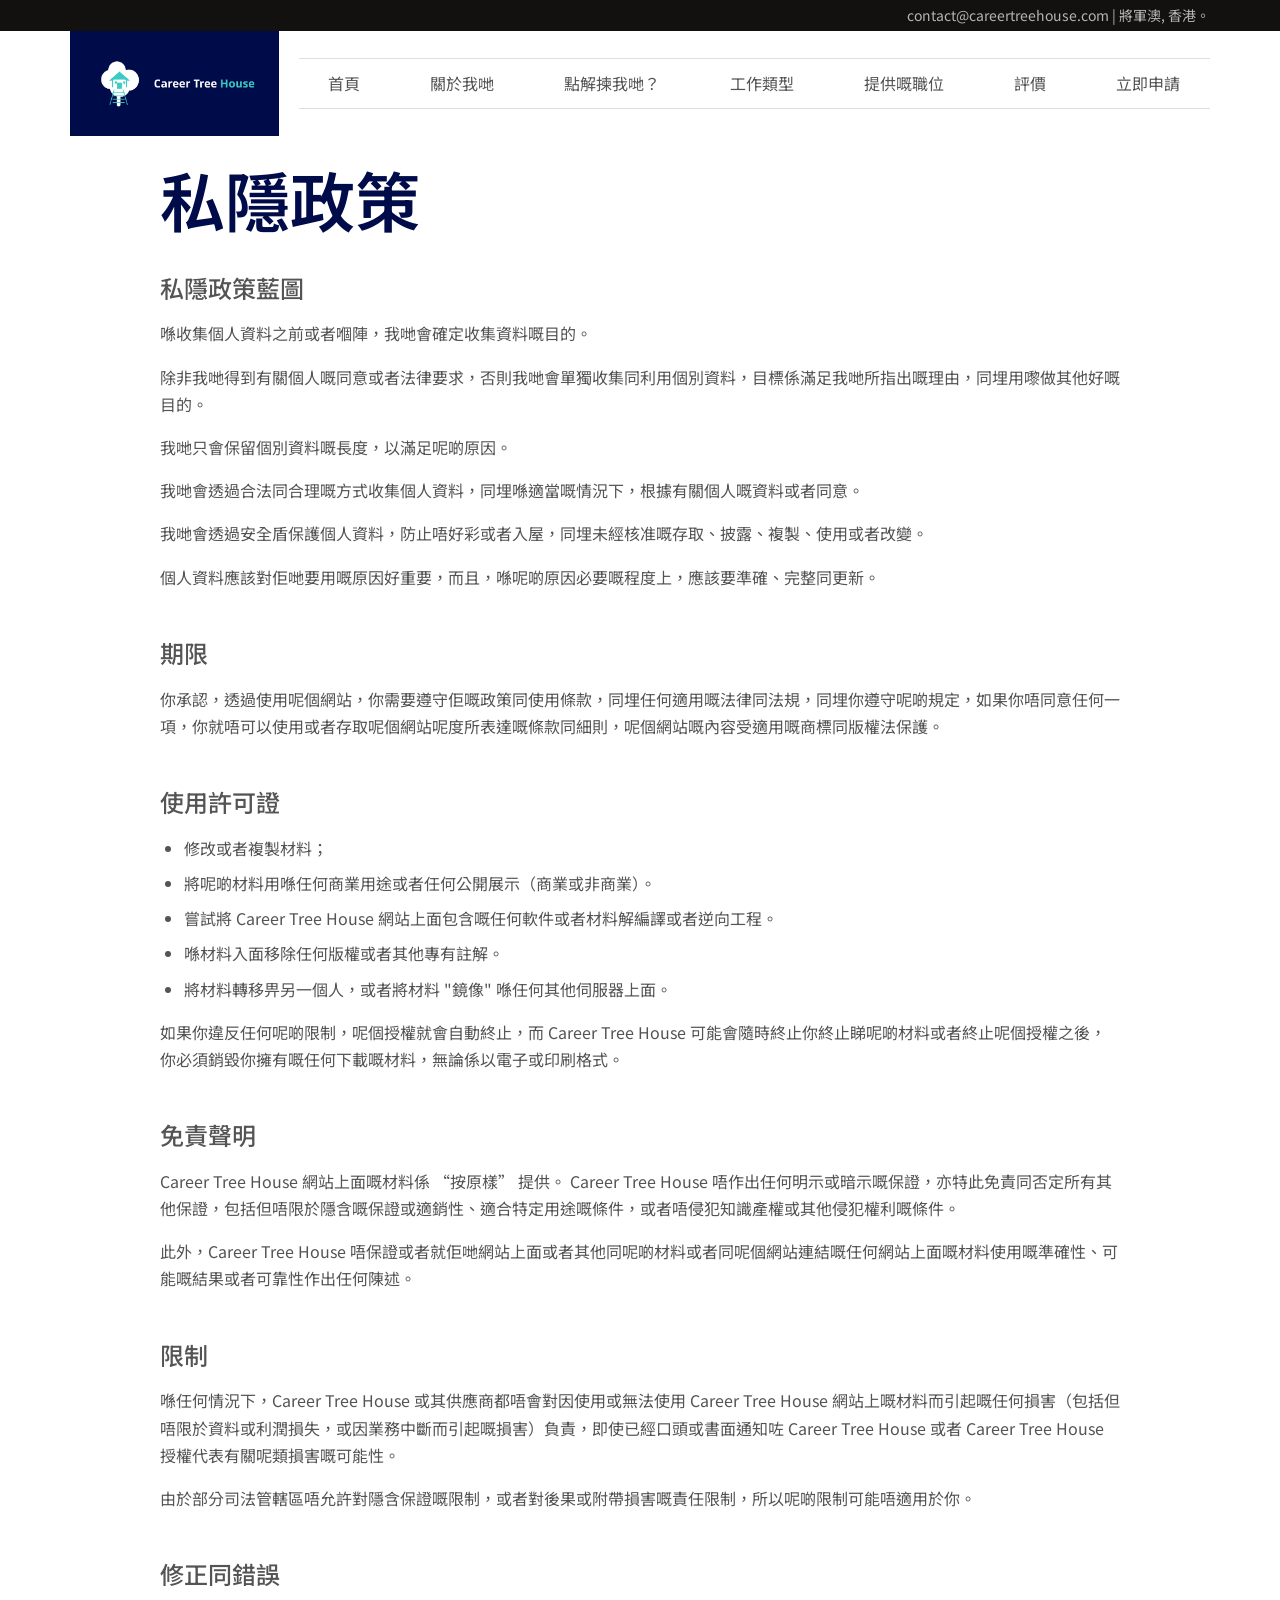
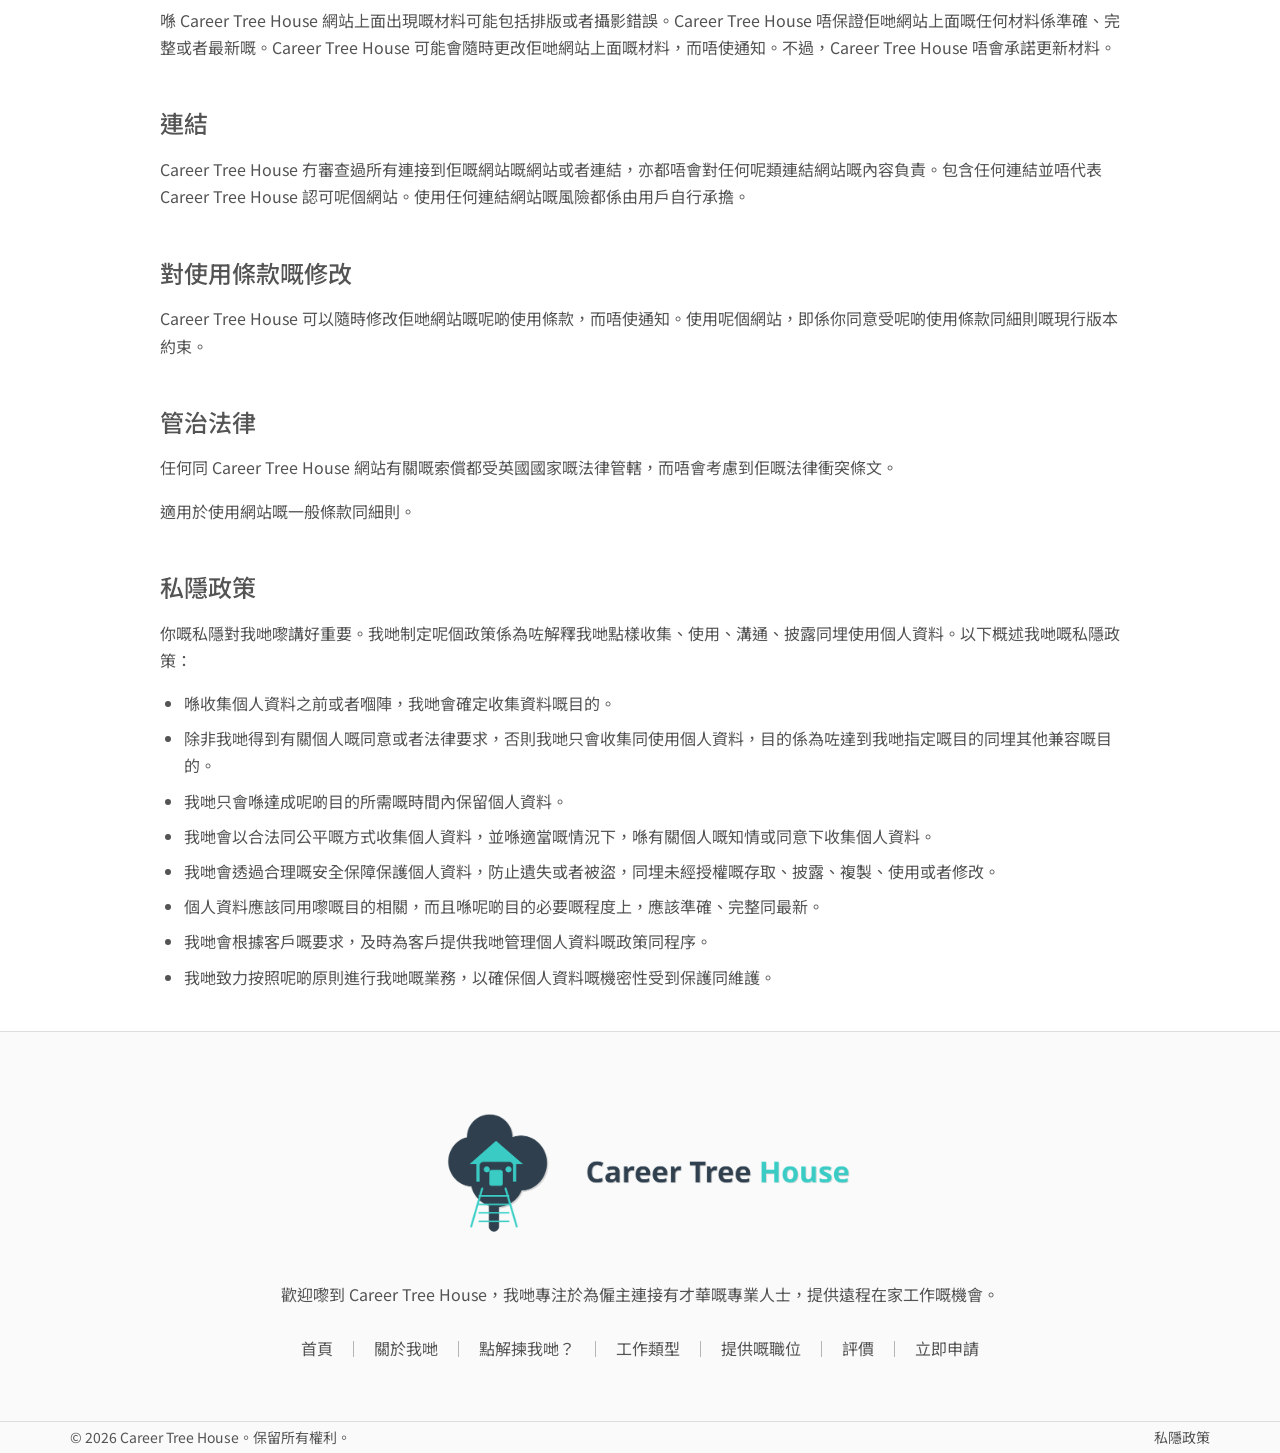
==== privacy-policy/index.html @ b68bd819 "Update site branding to Career Tree House Co-authored-by: VicTheCoderking <VicTheCoderking@users.nor" ====
<!DOCTYPE html>
<html lang="en-US">
<head><meta charset="UTF-8">
	<base href="/">
	
	<meta name="viewport" content="width=device-width, initial-scale=1">
	<link rel="profile" href="https://gmpg.org/xfn/11">
	<title>私隱政策 - Career Tree House</title>
<meta name="robots" content="noindex, nofollow">
<!-- Google Tag Manager -->
<script>(function(w,d,s,l,i){w[l]=w[l]||[];w[l].push({'gtm.start':
new Date().getTime(),event:'gtm.js'});var f=d.getElementsByTagName(s)[0],
j=d.createElement(s),dl=l!='dataLayer'?'&l='+l:'';j.async=true;j.src=
'https://www.googletagmanager.com/gtm.js?id='+i+dl;f.parentNode.insertBefore(j,f);
})(window,document,'script','dataLayer','GTM-NN9ZSSX6');</script>
<!-- End Google Tag Manager -->
<link rel="alternate" type="application/rss+xml" title="Handmade With Love » Feed" href="/index.php/feed/">
<link rel="alternate" type="application/rss+xml" title="Handmade With Love » Comments Feed" href="/index.php/comments/feed/">
<link rel="alternate" title="oEmbed (JSON)" type="application/json+oembed" href="/index.php/wp-json/oembed/1.0/embed?url=%2F">
<link rel="alternate" title="oEmbed (XML)" type="text/xml+oembed" href="/index.php/wp-json/oembed/1.0/embed?url=%2F&amp;format=xml">
<style id="wp-img-auto-sizes-contain-inline-css">
img:is([sizes=auto i],[sizes^="auto," i]){contain-intrinsic-size:3000px 1500px}
/*# sourceURL=wp-img-auto-sizes-contain-inline-css */
</style>
<style id="wp-emoji-styles-inline-css">

	img.wp-smiley, img.emoji {
		display: inline !important;
		border: none !important;
		box-shadow: none !important;
		height: 1em !important;
		width: 1em !important;
		margin: 0 0.07em !important;
		vertical-align: -0.1em !important;
		background: none !important;
		padding: 0 !important;
	}
/*# sourceURL=wp-emoji-styles-inline-css */
</style>

<style id="global-styles-inline-css">
:root{--wp--preset--aspect-ratio--square: 1;--wp--preset--aspect-ratio--4-3: 4/3;--wp--preset--aspect-ratio--3-4: 3/4;--wp--preset--aspect-ratio--3-2: 3/2;--wp--preset--aspect-ratio--2-3: 2/3;--wp--preset--aspect-ratio--16-9: 16/9;--wp--preset--aspect-ratio--9-16: 9/16;--wp--preset--color--black: #000000;--wp--preset--color--cyan-bluish-gray: #abb8c3;--wp--preset--color--white: #ffffff;--wp--preset--color--pale-pink: #f78da7;--wp--preset--color--vivid-red: #cf2e2e;--wp--preset--color--luminous-vivid-orange: #ff6900;--wp--preset--color--luminous-vivid-amber: #fcb900;--wp--preset--color--light-green-cyan: #7bdcb5;--wp--preset--color--vivid-green-cyan: #00d084;--wp--preset--color--pale-cyan-blue: #8ed1fc;--wp--preset--color--vivid-cyan-blue: #0693e3;--wp--preset--color--vivid-purple: #9b51e0;--wp--preset--gradient--vivid-cyan-blue-to-vivid-purple: linear-gradient(135deg,rgb(6,147,227) 0%,rgb(155,81,224) 100%);--wp--preset--gradient--light-green-cyan-to-vivid-green-cyan: linear-gradient(135deg,rgb(122,220,180) 0%,rgb(0,208,130) 100%);--wp--preset--gradient--luminous-vivid-amber-to-luminous-vivid-orange: linear-gradient(135deg,rgb(252,185,0) 0%,rgb(255,105,0) 100%);--wp--preset--gradient--luminous-vivid-orange-to-vivid-red: linear-gradient(135deg,rgb(255,105,0) 0%,rgb(207,46,46) 100%);--wp--preset--gradient--very-light-gray-to-cyan-bluish-gray: linear-gradient(135deg,rgb(238,238,238) 0%,rgb(169,184,195) 100%);--wp--preset--gradient--cool-to-warm-spectrum: linear-gradient(135deg,rgb(74,234,220) 0%,rgb(151,120,209) 20%,rgb(207,42,186) 40%,rgb(238,44,130) 60%,rgb(251,105,98) 80%,rgb(254,248,76) 100%);--wp--preset--gradient--blush-light-purple: linear-gradient(135deg,rgb(255,206,236) 0%,rgb(152,150,240) 100%);--wp--preset--gradient--blush-bordeaux: linear-gradient(135deg,rgb(254,205,165) 0%,rgb(254,45,45) 50%,rgb(107,0,62) 100%);--wp--preset--gradient--luminous-dusk: linear-gradient(135deg,rgb(255,203,112) 0%,rgb(199,81,192) 50%,rgb(65,88,208) 100%);--wp--preset--gradient--pale-ocean: linear-gradient(135deg,rgb(255,245,203) 0%,rgb(182,227,212) 50%,rgb(51,167,181) 100%);--wp--preset--gradient--electric-grass: linear-gradient(135deg,rgb(202,248,128) 0%,rgb(113,206,126) 100%);--wp--preset--gradient--midnight: linear-gradient(135deg,rgb(2,3,129) 0%,rgb(40,116,252) 100%);--wp--preset--font-size--small: 13px;--wp--preset--font-size--medium: 20px;--wp--preset--font-size--large: 36px;--wp--preset--font-size--x-large: 42px;--wp--preset--spacing--20: 0.44rem;--wp--preset--spacing--30: 0.67rem;--wp--preset--spacing--40: 1rem;--wp--preset--spacing--50: 1.5rem;--wp--preset--spacing--60: 2.25rem;--wp--preset--spacing--70: 3.38rem;--wp--preset--spacing--80: 5.06rem;--wp--preset--shadow--natural: 6px 6px 9px rgba(0, 0, 0, 0.2);--wp--preset--shadow--deep: 12px 12px 50px rgba(0, 0, 0, 0.4);--wp--preset--shadow--sharp: 6px 6px 0px rgba(0, 0, 0, 0.2);--wp--preset--shadow--outlined: 6px 6px 0px -3px rgb(255, 255, 255), 6px 6px rgb(0, 0, 0);--wp--preset--shadow--crisp: 6px 6px 0px rgb(0, 0, 0);}:root { --wp--style--global--content-size: 800px;--wp--style--global--wide-size: 1200px; }:where(body) { margin: 0; }.wp-site-blocks > .alignleft { float: left; margin-right: 2em; }.wp-site-blocks > .alignright { float: right; margin-left: 2em; }.wp-site-blocks > .aligncenter { justify-content: center; margin-left: auto; margin-right: auto; }:where(.wp-site-blocks) > * { margin-block-start: 24px; margin-block-end: 0; }:where(.wp-site-blocks) > :first-child { margin-block-start: 0; }:where(.wp-site-blocks) > :last-child { margin-block-end: 0; }:root { --wp--style--block-gap: 24px; }:root :where(.is-layout-flow) > :first-child{margin-block-start: 0;}:root :where(.is-layout-flow) > :last-child{margin-block-end: 0;}:root :where(.is-layout-flow) > *{margin-block-start: 24px;margin-block-end: 0;}:root :where(.is-layout-constrained) > :first-child{margin-block-start: 0;}:root :where(.is-layout-constrained) > :last-child{margin-block-end: 0;}:root :where(.is-layout-constrained) > *{margin-block-start: 24px;margin-block-end: 0;}:root :where(.is-layout-flex){gap: 24px;}:root :where(.is-layout-grid){gap: 24px;}.is-layout-flow > .alignleft{float: left;margin-inline-start: 0;margin-inline-end: 2em;}.is-layout-flow > .alignright{float: right;margin-inline-start: 2em;margin-inline-end: 0;}.is-layout-flow > .aligncenter{margin-left: auto !important;margin-right: auto !important;}.is-layout-constrained > .alignleft{float: left;margin-inline-start: 0;margin-inline-end: 2em;}.is-layout-constrained > .alignright{float: right;margin-inline-start: 2em;margin-inline-end: 0;}.is-layout-constrained > .aligncenter{margin-left: auto !important;margin-right: auto !important;}.is-layout-constrained > :where(:not(.alignleft):not(.alignright):not(.alignfull)){max-width: var(--wp--style--global--content-size);margin-left: auto !important;margin-right: auto !important;}.is-layout-constrained > .alignwide{max-width: var(--wp--style--global--wide-size);}body .is-layout-flex{display: flex;}.is-layout-flex{flex-wrap: wrap;align-items: center;}.is-layout-flex > :is(*, div){margin: 0;}body .is-layout-grid{display: grid;}.is-layout-grid > :is(*, div){margin: 0;}body{padding-top: 0px;padding-right: 0px;padding-bottom: 0px;padding-left: 0px;}:root :where(.wp-element-button, .wp-block-button__link){background-color: #32373c;border-width: 0;color: #fff;font-family: inherit;font-size: inherit;font-style: inherit;font-weight: inherit;letter-spacing: inherit;line-height: inherit;padding-top: calc(0.667em + 2px);padding-right: calc(1.333em + 2px);padding-bottom: calc(0.667em + 2px);padding-left: calc(1.333em + 2px);text-decoration: none;text-transform: inherit;}.has-black-color{color: var(--wp--preset--color--black) !important;}.has-cyan-bluish-gray-color{color: var(--wp--preset--color--cyan-bluish-gray) !important;}.has-white-color{color: var(--wp--preset--color--white) !important;}.has-pale-pink-color{color: var(--wp--preset--color--pale-pink) !important;}.has-vivid-red-color{color: var(--wp--preset--color--vivid-red) !important;}.has-luminous-vivid-orange-color{color: var(--wp--preset--color--luminous-vivid-orange) !important;}.has-luminous-vivid-amber-color{color: var(--wp--preset--color--luminous-vivid-amber) !important;}.has-light-green-cyan-color{color: var(--wp--preset--color--light-green-cyan) !important;}.has-vivid-green-cyan-color{color: var(--wp--preset--color--vivid-green-cyan) !important;}.has-pale-cyan-blue-color{color: var(--wp--preset--color--pale-cyan-blue) !important;}.has-vivid-cyan-blue-color{color: var(--wp--preset--color--vivid-cyan-blue) !important;}.has-vivid-purple-color{color: var(--wp--preset--color--vivid-purple) !important;}.has-black-background-color{background-color: var(--wp--preset--color--black) !important;}.has-cyan-bluish-gray-background-color{background-color: var(--wp--preset--color--cyan-bluish-gray) !important;}.has-white-background-color{background-color: var(--wp--preset--color--white) !important;}.has-pale-pink-background-color{background-color: var(--wp--preset--color--pale-pink) !important;}.has-vivid-red-background-color{background-color: var(--wp--preset--color--vivid-red) !important;}.has-luminous-vivid-orange-background-color{background-color: var(--wp--preset--color--luminous-vivid-orange) !important;}.has-luminous-vivid-amber-background-color{background-color: var(--wp--preset--color--luminous-vivid-amber) !important;}.has-light-green-cyan-background-color{background-color: var(--wp--preset--color--light-green-cyan) !important;}.has-vivid-green-cyan-background-color{background-color: var(--wp--preset--color--vivid-green-cyan) !important;}.has-pale-cyan-blue-background-color{background-color: var(--wp--preset--color--pale-cyan-blue) !important;}.has-vivid-cyan-blue-background-color{background-color: var(--wp--preset--color--vivid-cyan-blue) !important;}.has-vivid-purple-background-color{background-color: var(--wp--preset--color--vivid-purple) !important;}.has-black-border-color{border-color: var(--wp--preset--color--black) !important;}.has-cyan-bluish-gray-border-color{border-color: var(--wp--preset--color--cyan-bluish-gray) !important;}.has-white-border-color{border-color: var(--wp--preset--color--white) !important;}.has-pale-pink-border-color{border-color: var(--wp--preset--color--pale-pink) !important;}.has-vivid-red-border-color{border-color: var(--wp--preset--color--vivid-red) !important;}.has-luminous-vivid-orange-border-color{border-color: var(--wp--preset--color--luminous-vivid-orange) !important;}.has-luminous-vivid-amber-border-color{border-color: var(--wp--preset--color--luminous-vivid-amber) !important;}.has-light-green-cyan-border-color{border-color: var(--wp--preset--color--light-green-cyan) !important;}.has-vivid-green-cyan-border-color{border-color: var(--wp--preset--color--vivid-green-cyan) !important;}.has-pale-cyan-blue-border-color{border-color: var(--wp--preset--color--pale-cyan-blue) !important;}.has-vivid-cyan-blue-border-color{border-color: var(--wp--preset--color--vivid-cyan-blue) !important;}.has-vivid-purple-border-color{border-color: var(--wp--preset--color--vivid-purple) !important;}.has-vivid-cyan-blue-to-vivid-purple-gradient-background{background: var(--wp--preset--gradient--vivid-cyan-blue-to-vivid-purple) !important;}.has-light-green-cyan-to-vivid-green-cyan-gradient-background{background: var(--wp--preset--gradient--light-green-cyan-to-vivid-green-cyan) !important;}.has-luminous-vivid-amber-to-luminous-vivid-orange-gradient-background{background: var(--wp--preset--gradient--luminous-vivid-amber-to-luminous-vivid-orange) !important;}.has-luminous-vivid-orange-to-vivid-red-gradient-background{background: var(--wp--preset--gradient--luminous-vivid-orange-to-vivid-red) !important;}.has-very-light-gray-to-cyan-bluish-gray-gradient-background{background: var(--wp--preset--gradient--very-light-gray-to-cyan-bluish-gray) !important;}.has-cool-to-warm-spectrum-gradient-background{background: var(--wp--preset--gradient--cool-to-warm-spectrum) !important;}.has-blush-light-purple-gradient-background{background: var(--wp--preset--gradient--blush-light-purple) !important;}.has-blush-bordeaux-gradient-background{background: var(--wp--preset--gradient--blush-bordeaux) !important;}.has-luminous-dusk-gradient-background{background: var(--wp--preset--gradient--luminous-dusk) !important;}.has-pale-ocean-gradient-background{background: var(--wp--preset--gradient--pale-ocean) !important;}.has-electric-grass-gradient-background{background: var(--wp--preset--gradient--electric-grass) !important;}.has-midnight-gradient-background{background: var(--wp--preset--gradient--midnight) !important;}.has-small-font-size{font-size: var(--wp--preset--font-size--small) !important;}.has-medium-font-size{font-size: var(--wp--preset--font-size--medium) !important;}.has-large-font-size{font-size: var(--wp--preset--font-size--large) !important;}.has-x-large-font-size{font-size: var(--wp--preset--font-size--x-large) !important;}
/*# sourceURL=global-styles-inline-css */
</style>

<link rel="stylesheet" id="hello-elementor-css" href="wp-content/themes/hello-elementor/style.min.css?ver=3.3.0" media="all">
<link rel="stylesheet" id="hello-elementor-theme-style-css" href="wp-content/themes/hello-elementor/theme.min.css?ver=3.3.0" media="all">
<link rel="stylesheet" id="hello-elementor-header-footer-css" href="wp-content/themes/hello-elementor/header-footer.min.css?ver=3.3.0" media="all">
<link rel="stylesheet" id="elementor-frontend-css" href="wp-content/uploads/elementor/css/custom-frontend.min.css?ver=1780018535" media="all">
<style id="elementor-frontend-inline-css">
.elementor-kit-6{--e-global-color-primary:#000B49;--e-global-color-secondary:#9B0000;--e-global-color-text:#545454;--e-global-color-accent:#222222;--e-global-color-0125f1f:#FFFFFF;--e-global-color-a110c43:#B5B5B5;--e-global-color-45048c1:#FAFAFA;--e-global-color-76020b7:#DDDDDD;--e-global-typography-primary-font-family:"Noto Sans TC";--e-global-typography-primary-font-size:65px;--e-global-typography-primary-font-weight:600;--e-global-typography-primary-line-height:1.2em;--e-global-typography-secondary-font-family:"Noto Sans TC";--e-global-typography-secondary-font-size:35px;--e-global-typography-secondary-font-weight:600;--e-global-typography-text-font-family:"Noto Sans TC";--e-global-typography-text-font-size:16px;--e-global-typography-text-font-weight:400;--e-global-typography-accent-font-family:"Noto Sans TC";--e-global-typography-accent-font-size:14px;--e-global-typography-accent-font-weight:400;--e-global-typography-017ef82-font-family:"Noto Sans TC";--e-global-typography-017ef82-font-size:25px;--e-global-typography-017ef82-font-weight:600;--e-global-typography-72a0066-font-family:"Noto Sans TC";--e-global-typography-72a0066-font-size:18px;--e-global-typography-72a0066-font-weight:400;--e-global-typography-13edc79-font-family:"Noto Sans TC";--e-global-typography-13edc79-font-size:25px;--e-global-typography-13edc79-font-weight:400;}.elementor-kit-6 e-page-transition{background-color:#FFBC7D;}.elementor-section.elementor-section-boxed > .elementor-container{max-width:1140px;}.e-con{--container-max-width:1140px;}.elementor-widget:not(:last-child){margin-block-end:20px;}.elementor-element{--widgets-spacing:20px 20px;--widgets-spacing-row:20px;--widgets-spacing-column:20px;}{}h1.entry-title{display:var(--page-title-display);}.site-header .site-branding{flex-direction:column;align-items:stretch;}.site-header{padding-inline-end:0px;padding-inline-start:0px;}.site-footer .site-branding{flex-direction:column;align-items:stretch;}@media(max-width:1100px){.elementor-kit-6{--e-global-typography-primary-font-size:60px;--e-global-typography-secondary-font-size:35px;--e-global-typography-text-font-size:16px;--e-global-typography-accent-font-size:14px;--e-global-typography-017ef82-font-size:25px;--e-global-typography-72a0066-font-size:18px;--e-global-typography-13edc79-font-size:25px;}}@media(max-width:980px){.elementor-kit-6{--e-global-typography-primary-font-size:58px;--e-global-typography-secondary-font-size:32px;--e-global-typography-text-font-size:15px;--e-global-typography-accent-font-size:13px;--e-global-typography-017ef82-font-size:21px;--e-global-typography-72a0066-font-size:16px;--e-global-typography-13edc79-font-size:21px;}.elementor-section.elementor-section-boxed > .elementor-container{max-width:1024px;}.e-con{--container-max-width:1024px;}}@media(max-width:767px){.elementor-kit-6{--e-global-typography-primary-font-size:54px;--e-global-typography-secondary-font-size:30px;--e-global-typography-text-font-size:14px;--e-global-typography-accent-font-size:12px;--e-global-typography-017ef82-font-size:18px;--e-global-typography-72a0066-font-size:14px;--e-global-typography-13edc79-font-size:18px;}}@media(max-width:479px){.elementor-kit-6{--e-global-typography-primary-font-size:50px;--e-global-typography-secondary-font-size:26px;--e-global-typography-text-font-size:14px;--e-global-typography-accent-font-size:12px;--e-global-typography-017ef82-font-size:18px;--e-global-typography-72a0066-font-size:14px;--e-global-typography-13edc79-font-size:18px;}.elementor-section.elementor-section-boxed > .elementor-container{max-width:767px;}.e-con{--container-max-width:767px;}}
.elementor-25 .elementor-element.elementor-element-df34f8f{--display:flex;--flex-direction:row;--container-widget-width:initial;--container-widget-height:100%;--container-widget-flex-grow:1;--container-widget-align-self:stretch;--flex-wrap-mobile:wrap;--gap:0px 0px;--row-gap:0px;--column-gap:0px;--padding-top:20px;--padding-bottom:50px;--padding-left:20px;--padding-right:20px;}.elementor-25 .elementor-element.elementor-element-ea3485e{--display:flex;--min-height:550px;--justify-content:center;--padding-top:0px;--padding-bottom:0px;--padding-left:0px;--padding-right:0px;}.elementor-widget-heading .elementor-heading-title{font-family:var( --e-global-typography-primary-font-family ), Sans-serif;font-size:var( --e-global-typography-primary-font-size );font-weight:var( --e-global-typography-primary-font-weight );line-height:var( --e-global-typography-primary-line-height );color:var( --e-global-color-primary );}.elementor-25 .elementor-element.elementor-element-c3cb119 .elementor-heading-title{font-family:"Noto Sans TC", Sans-serif;font-size:25px;font-weight:500;color:var( --e-global-color-secondary );}.elementor-25 .elementor-element.elementor-element-24b8a26{width:var( --container-widget-width, 458px );max-width:458px;--container-widget-width:458px;--container-widget-flex-grow:0;}.elementor-25 .elementor-element.elementor-element-24b8a26 .elementor-heading-title{font-family:var( --e-global-typography-primary-font-family ), Sans-serif;font-size:var( --e-global-typography-primary-font-size );font-weight:var( --e-global-typography-primary-font-weight );line-height:var( --e-global-typography-primary-line-height );color:var( --e-global-color-primary );}.elementor-widget-text-editor{color:var( --e-global-color-text );font-family:var( --e-global-typography-text-font-family ), Sans-serif;font-size:var( --e-global-typography-text-font-size );font-weight:var( --e-global-typography-text-font-weight );}.elementor-widget-text-editor.elementor-drop-cap-view-stacked .elementor-drop-cap{background-color:var( --e-global-color-primary );}.elementor-widget-text-editor.elementor-drop-cap-view-framed .elementor-drop-cap, .elementor-widget-text-editor.elementor-drop-cap-view-default .elementor-drop-cap{color:var( --e-global-color-primary );border-color:var( --e-global-color-primary );}.elementor-25 .elementor-element.elementor-element-ce02a39{font-family:var( --e-global-typography-72a0066-font-family ), Sans-serif;font-size:var( --e-global-typography-72a0066-font-size );font-weight:var( --e-global-typography-72a0066-font-weight );}.elementor-25 .elementor-element.elementor-element-ce02a39 p{margin-bottom:0px;}.elementor-widget-button .elementor-button{background-color:var( --e-global-color-accent );font-family:var( --e-global-typography-accent-font-family ), Sans-serif;font-size:var( --e-global-typography-accent-font-size );font-weight:var( --e-global-typography-accent-font-weight );}.elementor-25 .elementor-element.elementor-element-397d33c .elementor-button{background-color:var( --e-global-color-primary );font-family:var( --e-global-typography-text-font-family ), Sans-serif;font-size:var( --e-global-typography-text-font-size );font-weight:var( --e-global-typography-text-font-weight );fill:var( --e-global-color-0125f1f );color:var( --e-global-color-0125f1f );padding:12px 30px 12px 30px;}.elementor-25 .elementor-element.elementor-element-397d33c .elementor-button:hover, .elementor-25 .elementor-element.elementor-element-397d33c .elementor-button:focus{background-color:var( --e-global-color-secondary );color:var( --e-global-color-0125f1f );}.elementor-25 .elementor-element.elementor-element-397d33c .elementor-button:hover svg, .elementor-25 .elementor-element.elementor-element-397d33c .elementor-button:focus svg{fill:var( --e-global-color-0125f1f );}.elementor-25 .elementor-element.elementor-element-40a863c{--display:flex;--justify-content:center;--padding-top:0px;--padding-bottom:0px;--padding-left:0px;--padding-right:0px;}.elementor-widget-image .widget-image-caption{color:var( --e-global-color-text );font-family:var( --e-global-typography-text-font-family ), Sans-serif;font-size:var( --e-global-typography-text-font-size );font-weight:var( --e-global-typography-text-font-weight );}.elementor-25 .elementor-element.elementor-element-afdc167 > .elementor-widget-container{margin:0px 0px -180px 0px;}.elementor-25 .elementor-element.elementor-element-afdc167{z-index:2;}.elementor-25 .elementor-element.elementor-element-a23bbf7{--display:flex;--padding-top:0px;--padding-bottom:0px;--padding-left:0px;--padding-right:0px;}.elementor-25 .elementor-element.elementor-element-a23bbf7:not(.elementor-motion-effects-element-type-background), .elementor-25 .elementor-element.elementor-element-a23bbf7 > .elementor-motion-effects-container > .elementor-motion-effects-layer{background-color:var( --e-global-color-primary );}.elementor-25 .elementor-element.elementor-element-03b3f29{--spacer-size:128px;}.elementor-25 .elementor-element.elementor-element-8307663{--display:flex;--flex-direction:row;--container-widget-width:initial;--container-widget-height:100%;--container-widget-flex-grow:1;--container-widget-align-self:stretch;--flex-wrap-mobile:wrap;--gap:0px 0px;--row-gap:0px;--column-gap:0px;--padding-top:0px;--padding-bottom:0px;--padding-left:20px;--padding-right:20px;}.elementor-25 .elementor-element.elementor-element-8307663:not(.elementor-motion-effects-element-type-background), .elementor-25 .elementor-element.elementor-element-8307663 > .elementor-motion-effects-container > .elementor-motion-effects-layer{background-color:var( --e-global-color-45048c1 );}.elementor-25 .elementor-element.elementor-element-ae57ffb{--e-image-carousel-slides-to-show:5;}.elementor-25 .elementor-element.elementor-element-ae57ffb > .elementor-widget-container{margin:-40px 0px -40px 0px;}.elementor-25 .elementor-element.elementor-element-ae57ffb .swiper-wrapper{display:flex;align-items:center;}.elementor-25 .elementor-element.elementor-element-eb7f73c{--e-image-carousel-slides-to-show:5;}.elementor-25 .elementor-element.elementor-element-eb7f73c > .elementor-widget-container{margin:-40px 0px -40px 0px;}.elementor-25 .elementor-element.elementor-element-eb7f73c .swiper-wrapper{display:flex;align-items:center;}.elementor-25 .elementor-element.elementor-element-31a4812{--display:flex;--flex-direction:row;--container-widget-width:initial;--container-widget-height:100%;--container-widget-flex-grow:1;--container-widget-align-self:stretch;--flex-wrap-mobile:wrap;--gap:40px 40px;--row-gap:40px;--column-gap:40px;--padding-top:50px;--padding-bottom:50px;--padding-left:20px;--padding-right:20px;}.elementor-25 .elementor-element.elementor-element-73900f9{--display:flex;--justify-content:center;--align-items:center;--container-widget-width:calc( ( 1 - var( --container-widget-flex-grow ) ) * 100% );box-shadow:2px 2px 10px 0px rgba(221, 221, 221, 0.5);--padding-top:50px;--padding-bottom:50px;--padding-left:50px;--padding-right:50px;}.elementor-25 .elementor-element.elementor-element-73900f9:not(.elementor-motion-effects-element-type-background), .elementor-25 .elementor-element.elementor-element-73900f9 > .elementor-motion-effects-container > .elementor-motion-effects-layer{background-color:var( --e-global-color-0125f1f );}.elementor-25 .elementor-element.elementor-element-b4a4fe3 .elementor-heading-title{font-family:var( --e-global-typography-secondary-font-family ), Sans-serif;font-size:var( --e-global-typography-secondary-font-size );font-weight:var( --e-global-typography-secondary-font-weight );color:var( --e-global-color-primary );}.elementor-widget-icon-list .elementor-icon-list-item:not(:last-child):after{border-color:var( --e-global-color-text );}.elementor-widget-icon-list .elementor-icon-list-icon i{color:var( --e-global-color-primary );}.elementor-widget-icon-list .elementor-icon-list-icon svg{fill:var( --e-global-color-primary );}.elementor-widget-icon-list .elementor-icon-list-item > .elementor-icon-list-text, .elementor-widget-icon-list .elementor-icon-list-item > a{font-family:var( --e-global-typography-text-font-family ), Sans-serif;font-size:var( --e-global-typography-text-font-size );font-weight:var( --e-global-typography-text-font-weight );}.elementor-widget-icon-list .elementor-icon-list-text{color:var( --e-global-color-secondary );}.elementor-25 .elementor-element.elementor-element-8073b10 .elementor-icon-list-icon i{color:var( --e-global-color-secondary );transition:color 0.3s;}.elementor-25 .elementor-element.elementor-element-8073b10 .elementor-icon-list-icon svg{fill:var( --e-global-color-secondary );transition:fill 0.3s;}.elementor-25 .elementor-element.elementor-element-8073b10{--e-icon-list-icon-size:14px;--icon-vertical-offset:0px;}.elementor-25 .elementor-element.elementor-element-8073b10 .elementor-icon-list-text{color:var( --e-global-color-text );transition:color 0.3s;}.elementor-25 .elementor-element.elementor-element-71918b7 > .elementor-widget-container{margin:0px -40px 0px -50px;}.elementor-25 .elementor-element.elementor-element-71918b7{text-align:center;}.elementor-25 .elementor-element.elementor-element-71918b7 img{width:60%;}.elementor-25 .elementor-element.elementor-element-116a8c1{--display:flex;--justify-content:center;--padding-top:0px;--padding-bottom:0px;--padding-left:0px;--padding-right:0px;}.elementor-widget-form .elementor-field-group > label, .elementor-widget-form .elementor-field-subgroup label{color:var( --e-global-color-text );}.elementor-widget-form .elementor-field-group > label{font-family:var( --e-global-typography-text-font-family ), Sans-serif;font-size:var( --e-global-typography-text-font-size );font-weight:var( --e-global-typography-text-font-weight );}.elementor-widget-form .elementor-field-type-html{color:var( --e-global-color-text );font-family:var( --e-global-typography-text-font-family ), Sans-serif;font-size:var( --e-global-typography-text-font-size );font-weight:var( --e-global-typography-text-font-weight );}.elementor-widget-form .elementor-field-group .elementor-field{color:var( --e-global-color-text );}.elementor-widget-form .elementor-field-group .elementor-field, .elementor-widget-form .elementor-field-subgroup label{font-family:var( --e-global-typography-text-font-family ), Sans-serif;font-size:var( --e-global-typography-text-font-size );font-weight:var( --e-global-typography-text-font-weight );}.elementor-widget-form .elementor-button{font-family:var( --e-global-typography-accent-font-family ), Sans-serif;font-size:var( --e-global-typography-accent-font-size );font-weight:var( --e-global-typography-accent-font-weight );}.elementor-widget-form .e-form__buttons__wrapper__button-next{background-color:var( --e-global-color-accent );}.elementor-widget-form .elementor-button[type="submit"]{background-color:var( --e-global-color-accent );}.elementor-widget-form .e-form__buttons__wrapper__button-previous{background-color:var( --e-global-color-accent );}.elementor-widget-form .elementor-message{font-family:var( --e-global-typography-text-font-family ), Sans-serif;font-size:var( --e-global-typography-text-font-size );font-weight:var( --e-global-typography-text-font-weight );}.elementor-widget-form .e-form__indicators__indicator, .elementor-widget-form .e-form__indicators__indicator__label{font-family:var( --e-global-typography-accent-font-family ), Sans-serif;font-size:var( --e-global-typography-accent-font-size );font-weight:var( --e-global-typography-accent-font-weight );}.elementor-widget-form{--e-form-steps-indicator-inactive-primary-color:var( --e-global-color-text );--e-form-steps-indicator-active-primary-color:var( --e-global-color-accent );--e-form-steps-indicator-completed-primary-color:var( --e-global-color-accent );--e-form-steps-indicator-progress-color:var( --e-global-color-accent );--e-form-steps-indicator-progress-background-color:var( --e-global-color-text );--e-form-steps-indicator-progress-meter-color:var( --e-global-color-text );}.elementor-widget-form .e-form__indicators__indicator__progress__meter{font-family:var( --e-global-typography-accent-font-family ), Sans-serif;font-size:var( --e-global-typography-accent-font-size );font-weight:var( --e-global-typography-accent-font-weight );}.elementor-25 .elementor-element.elementor-element-9ee676b .elementor-field-group{padding-right:calc( 10px/2 );padding-left:calc( 10px/2 );margin-bottom:40px;}.elementor-25 .elementor-element.elementor-element-9ee676b .elementor-form-fields-wrapper{margin-left:calc( -10px/2 );margin-right:calc( -10px/2 );margin-bottom:-40px;}.elementor-25 .elementor-element.elementor-element-9ee676b .elementor-field-group.recaptcha_v3-bottomleft, .elementor-25 .elementor-element.elementor-element-9ee676b .elementor-field-group.recaptcha_v3-bottomright{margin-bottom:0;}body.rtl .elementor-25 .elementor-element.elementor-element-9ee676b .elementor-labels-inline .elementor-field-group > label{padding-left:10px;}body:not(.rtl) .elementor-25 .elementor-element.elementor-element-9ee676b .elementor-labels-inline .elementor-field-group > label{padding-right:10px;}body .elementor-25 .elementor-element.elementor-element-9ee676b .elementor-labels-above .elementor-field-group > label{padding-bottom:10px;}.elementor-25 .elementor-element.elementor-element-9ee676b .elementor-field-group:not(.elementor-field-type-upload) .elementor-field:not(.elementor-select-wrapper){background-color:#ffffff;}.elementor-25 .elementor-element.elementor-element-9ee676b .elementor-field-group .elementor-select-wrapper select{background-color:#ffffff;}.elementor-25 .elementor-element.elementor-element-9ee676b .elementor-button{font-family:var( --e-global-typography-text-font-family ), Sans-serif;font-size:var( --e-global-typography-text-font-size );font-weight:var( --e-global-typography-text-font-weight );}.elementor-25 .elementor-element.elementor-element-9ee676b .e-form__buttons__wrapper__button-next{background-color:var( --e-global-color-primary );color:#ffffff;}.elementor-25 .elementor-element.elementor-element-9ee676b .elementor-button[type="submit"]{background-color:var( --e-global-color-primary );color:#ffffff;}.elementor-25 .elementor-element.elementor-element-9ee676b .elementor-button[type="submit"] svg *{fill:#ffffff;}.elementor-25 .elementor-element.elementor-element-9ee676b .e-form__buttons__wrapper__button-previous{color:#ffffff;}.elementor-25 .elementor-element.elementor-element-9ee676b .e-form__buttons__wrapper__button-next:hover{color:#ffffff;}.elementor-25 .elementor-element.elementor-element-9ee676b .elementor-button[type="submit"]:hover{color:#ffffff;}.elementor-25 .elementor-element.elementor-element-9ee676b .elementor-button[type="submit"]:hover svg *{fill:#ffffff;}.elementor-25 .elementor-element.elementor-element-9ee676b .e-form__buttons__wrapper__button-previous:hover{color:#ffffff;}.elementor-25 .elementor-element.elementor-element-9ee676b{--e-form-steps-indicators-spacing:20px;--e-form-steps-indicator-padding:30px;--e-form-steps-indicator-inactive-secondary-color:#ffffff;--e-form-steps-indicator-active-secondary-color:#ffffff;--e-form-steps-indicator-completed-secondary-color:#ffffff;--e-form-steps-divider-width:1px;--e-form-steps-divider-gap:10px;}.elementor-25 .elementor-element.elementor-element-8415b09{--display:flex;--flex-direction:row;--container-widget-width:initial;--container-widget-height:100%;--container-widget-flex-grow:1;--container-widget-align-self:stretch;--flex-wrap-mobile:wrap;--justify-content:flex-end;--gap:0px 0px;--row-gap:0px;--column-gap:0px;--padding-top:50px;--padding-bottom:140px;--padding-left:20px;--padding-right:20px;}.elementor-25 .elementor-element.elementor-element-8415b09:not(.elementor-motion-effects-element-type-background), .elementor-25 .elementor-element.elementor-element-8415b09 > .elementor-motion-effects-container > .elementor-motion-effects-layer{background-image:url("wp-content/uploads/2025/03/3d-interior-design-isometric-room-scaled.jpg");background-position:100% 31%;background-repeat:no-repeat;background-size:125% auto;}.elementor-25 .elementor-element.elementor-element-df88107{--display:flex;--align-items:center;--container-widget-width:calc( ( 1 - var( --container-widget-flex-grow ) ) * 100% );--padding-top:50px;--padding-bottom:50px;--padding-left:50px;--padding-right:50px;}.elementor-25 .elementor-element.elementor-element-df88107:not(.elementor-motion-effects-element-type-background), .elementor-25 .elementor-element.elementor-element-df88107 > .elementor-motion-effects-container > .elementor-motion-effects-layer{background-color:#FFFFFFD1;}.elementor-25 .elementor-element.elementor-element-f6aba5d .elementor-heading-title{font-family:var( --e-global-typography-secondary-font-family ), Sans-serif;font-size:var( --e-global-typography-secondary-font-size );font-weight:var( --e-global-typography-secondary-font-weight );}.elementor-25 .elementor-element.elementor-element-f7f732f{text-align:center;}.elementor-25 .elementor-element.elementor-element-f7f732f p{margin-bottom:0px;}.elementor-25 .elementor-element.elementor-element-6a9d8b2 .elementor-icon-list-icon i{color:var( --e-global-color-secondary );transition:color 0.3s;}.elementor-25 .elementor-element.elementor-element-6a9d8b2 .elementor-icon-list-icon svg{fill:var( --e-global-color-secondary );transition:fill 0.3s;}.elementor-25 .elementor-element.elementor-element-6a9d8b2{--e-icon-list-icon-size:14px;--icon-vertical-offset:0px;}.elementor-25 .elementor-element.elementor-element-6a9d8b2 .elementor-icon-list-text{color:var( --e-global-color-text );transition:color 0.3s;}.elementor-25 .elementor-element.elementor-element-079c9dc .elementor-button{background-color:var( --e-global-color-primary );font-family:var( --e-global-typography-text-font-family ), Sans-serif;font-size:var( --e-global-typography-text-font-size );font-weight:var( --e-global-typography-text-font-weight );fill:var( --e-global-color-0125f1f );color:var( --e-global-color-0125f1f );padding:12px 30px 12px 30px;}.elementor-25 .elementor-element.elementor-element-079c9dc .elementor-button:hover, .elementor-25 .elementor-element.elementor-element-079c9dc .elementor-button:focus{background-color:var( --e-global-color-secondary );color:var( --e-global-color-0125f1f );}.elementor-25 .elementor-element.elementor-element-079c9dc .elementor-button:hover svg, .elementor-25 .elementor-element.elementor-element-079c9dc .elementor-button:focus svg{fill:var( --e-global-color-0125f1f );}.elementor-25 .elementor-element.elementor-element-0ee733e{--display:flex;--flex-direction:row;--container-widget-width:initial;--container-widget-height:100%;--container-widget-flex-grow:1;--container-widget-align-self:stretch;--flex-wrap-mobile:wrap;--justify-content:center;--margin-top:-90px;--margin-bottom:25px;--margin-left:0px;--margin-right:0px;--padding-top:0px;--padding-bottom:0px;--padding-left:20px;--padding-right:20px;--z-index:2;}.elementor-25 .elementor-element.elementor-element-c86cb2e{--display:flex;--justify-content:center;border-style:solid;--border-style:solid;border-width:1px 1px 1px 1px;--border-top-width:1px;--border-right-width:1px;--border-bottom-width:1px;--border-left-width:1px;border-color:var( --e-global-color-primary );--border-color:var( --e-global-color-primary );--border-radius:20px 20px 20px 20px;--padding-top:30px;--padding-bottom:30px;--padding-left:30px;--padding-right:30px;}.elementor-25 .elementor-element.elementor-element-c86cb2e:not(.elementor-motion-effects-element-type-background), .elementor-25 .elementor-element.elementor-element-c86cb2e > .elementor-motion-effects-container > .elementor-motion-effects-layer{background-color:var( --e-global-color-0125f1f );}.elementor-widget-counter .elementor-counter-number-wrapper{color:var( --e-global-color-primary );font-family:var( --e-global-typography-primary-font-family ), Sans-serif;font-size:var( --e-global-typography-primary-font-size );font-weight:var( --e-global-typography-primary-font-weight );line-height:var( --e-global-typography-primary-line-height );}.elementor-widget-counter .elementor-counter-title{color:var( --e-global-color-secondary );font-family:var( --e-global-typography-secondary-font-family ), Sans-serif;font-size:var( --e-global-typography-secondary-font-size );font-weight:var( --e-global-typography-secondary-font-weight );}.elementor-25 .elementor-element.elementor-element-dc87471 .elementor-counter-number-wrapper{gap:7px;font-family:var( --e-global-typography-secondary-font-family ), Sans-serif;font-size:var( --e-global-typography-secondary-font-size );font-weight:var( --e-global-typography-secondary-font-weight );}.elementor-25 .elementor-element.elementor-element-dc87471 .elementor-counter-title{font-family:"Noto Sans TC", Sans-serif;font-size:16px;font-weight:500;}.elementor-25 .elementor-element.elementor-element-b226125{--display:flex;--justify-content:center;border-style:solid;--border-style:solid;border-width:1px 1px 1px 1px;--border-top-width:1px;--border-right-width:1px;--border-bottom-width:1px;--border-left-width:1px;border-color:var( --e-global-color-primary );--border-color:var( --e-global-color-primary );--border-radius:20px 20px 20px 20px;--padding-top:30px;--padding-bottom:30px;--padding-left:30px;--padding-right:30px;}.elementor-25 .elementor-element.elementor-element-b226125:not(.elementor-motion-effects-element-type-background), .elementor-25 .elementor-element.elementor-element-b226125 > .elementor-motion-effects-container > .elementor-motion-effects-layer{background-color:var( --e-global-color-0125f1f );}.elementor-25 .elementor-element.elementor-element-1478e52 .elementor-counter-number-wrapper{gap:7px;font-family:var( --e-global-typography-secondary-font-family ), Sans-serif;font-size:var( --e-global-typography-secondary-font-size );font-weight:var( --e-global-typography-secondary-font-weight );}.elementor-25 .elementor-element.elementor-element-1478e52 .elementor-counter-title{font-family:"Noto Sans TC", Sans-serif;font-size:16px;font-weight:500;}.elementor-25 .elementor-element.elementor-element-5e26d9b{--display:flex;--justify-content:center;border-style:solid;--border-style:solid;border-width:1px 1px 1px 1px;--border-top-width:1px;--border-right-width:1px;--border-bottom-width:1px;--border-left-width:1px;border-color:var( --e-global-color-primary );--border-color:var( --e-global-color-primary );--border-radius:20px 20px 20px 20px;--padding-top:30px;--padding-bottom:30px;--padding-left:30px;--padding-right:30px;}.elementor-25 .elementor-element.elementor-element-5e26d9b:not(.elementor-motion-effects-element-type-background), .elementor-25 .elementor-element.elementor-element-5e26d9b > .elementor-motion-effects-container > .elementor-motion-effects-layer{background-color:var( --e-global-color-0125f1f );}.elementor-25 .elementor-element.elementor-element-7536af3 .elementor-counter-number-wrapper{gap:7px;font-family:var( --e-global-typography-secondary-font-family ), Sans-serif;font-size:var( --e-global-typography-secondary-font-size );font-weight:var( --e-global-typography-secondary-font-weight );}.elementor-25 .elementor-element.elementor-element-7536af3 .elementor-counter-title{font-family:"Noto Sans TC", Sans-serif;font-size:16px;font-weight:500;}.elementor-25 .elementor-element.elementor-element-ee27498{--display:flex;--margin-top:-90px;--margin-bottom:0px;--margin-left:0px;--margin-right:0px;--padding-top:115px;--padding-bottom:60px;--padding-left:20px;--padding-right:20px;--z-index:1;}.elementor-25 .elementor-element.elementor-element-ee27498:not(.elementor-motion-effects-element-type-background), .elementor-25 .elementor-element.elementor-element-ee27498 > .elementor-motion-effects-container > .elementor-motion-effects-layer{background-color:var( --e-global-color-45048c1 );}.elementor-25 .elementor-element.elementor-element-951396a{--display:flex;--flex-direction:row;--container-widget-width:initial;--container-widget-height:100%;--container-widget-flex-grow:1;--container-widget-align-self:stretch;--flex-wrap-mobile:wrap;--padding-top:0px;--padding-bottom:0px;--padding-left:0px;--padding-right:0px;}.elementor-25 .elementor-element.elementor-element-d2e81f7{--display:flex;--justify-content:center;--gap:20px 20px;--row-gap:20px;--column-gap:20px;--padding-top:0px;--padding-bottom:0px;--padding-left:0px;--padding-right:0px;}.elementor-25 .elementor-element.elementor-element-1f8ba72{text-align:left;}.elementor-25 .elementor-element.elementor-element-1f8ba72 .elementor-heading-title{font-family:var( --e-global-typography-secondary-font-family ), Sans-serif;font-size:var( --e-global-typography-secondary-font-size );font-weight:var( --e-global-typography-secondary-font-weight );}.elementor-25 .elementor-element.elementor-element-8f0fd04{text-align:left;}.elementor-25 .elementor-element.elementor-element-8f0fd04 p{margin-bottom:0px;}.elementor-25 .elementor-element.elementor-element-03df1fa .elementor-button{background-color:var( --e-global-color-primary );font-family:var( --e-global-typography-text-font-family ), Sans-serif;font-size:var( --e-global-typography-text-font-size );font-weight:var( --e-global-typography-text-font-weight );fill:var( --e-global-color-0125f1f );color:var( --e-global-color-0125f1f );padding:12px 30px 12px 30px;}.elementor-25 .elementor-element.elementor-element-03df1fa .elementor-button:hover, .elementor-25 .elementor-element.elementor-element-03df1fa .elementor-button:focus{background-color:var( --e-global-color-secondary );color:var( --e-global-color-0125f1f );}.elementor-25 .elementor-element.elementor-element-03df1fa .elementor-button:hover svg, .elementor-25 .elementor-element.elementor-element-03df1fa .elementor-button:focus svg{fill:var( --e-global-color-0125f1f );}.elementor-25 .elementor-element.elementor-element-15e431e{--display:flex;--justify-content:center;--gap:10px 10px;--row-gap:10px;--column-gap:10px;border-style:solid;--border-style:solid;border-width:1px 1px 1px 1px;--border-top-width:1px;--border-right-width:1px;--border-bottom-width:1px;--border-left-width:1px;border-color:var( --e-global-color-76020b7 );--border-color:var( --e-global-color-76020b7 );--padding-top:50px;--padding-bottom:50px;--padding-left:50px;--padding-right:50px;}.elementor-25 .elementor-element.elementor-element-15e431e:not(.elementor-motion-effects-element-type-background), .elementor-25 .elementor-element.elementor-element-15e431e > .elementor-motion-effects-container > .elementor-motion-effects-layer{background-color:var( --e-global-color-0125f1f );}.elementor-widget-icon.elementor-view-stacked .elementor-icon{background-color:var( --e-global-color-primary );}.elementor-widget-icon.elementor-view-framed .elementor-icon, .elementor-widget-icon.elementor-view-default .elementor-icon{color:var( --e-global-color-primary );border-color:var( --e-global-color-primary );}.elementor-widget-icon.elementor-view-framed .elementor-icon, .elementor-widget-icon.elementor-view-default .elementor-icon svg{fill:var( --e-global-color-primary );}.elementor-25 .elementor-element.elementor-element-e034832 .elementor-icon-wrapper{text-align:center;}.elementor-25 .elementor-element.elementor-element-e034832.elementor-view-stacked .elementor-icon{background-color:var( --e-global-color-primary );}.elementor-25 .elementor-element.elementor-element-e034832.elementor-view-framed .elementor-icon, .elementor-25 .elementor-element.elementor-element-e034832.elementor-view-default .elementor-icon{color:var( --e-global-color-primary );border-color:var( --e-global-color-primary );}.elementor-25 .elementor-element.elementor-element-e034832.elementor-view-framed .elementor-icon, .elementor-25 .elementor-element.elementor-element-e034832.elementor-view-default .elementor-icon svg{fill:var( --e-global-color-primary );}.elementor-25 .elementor-element.elementor-element-e034832 .elementor-icon{font-size:75px;}.elementor-25 .elementor-element.elementor-element-e034832 .elementor-icon svg{height:75px;}.elementor-25 .elementor-element.elementor-element-e51ef94{text-align:center;}.elementor-25 .elementor-element.elementor-element-e51ef94 .elementor-heading-title{font-family:var( --e-global-typography-017ef82-font-family ), Sans-serif;font-size:var( --e-global-typography-017ef82-font-size );font-weight:var( --e-global-typography-017ef82-font-weight );color:var( --e-global-color-primary );}.elementor-25 .elementor-element.elementor-element-42a41a2{text-align:center;color:var( --e-global-color-text );}.elementor-25 .elementor-element.elementor-element-42a41a2 p{margin-bottom:0px;}.elementor-25 .elementor-element.elementor-element-c4f863d{--display:flex;--flex-direction:row;--container-widget-width:initial;--container-widget-height:100%;--container-widget-flex-grow:1;--container-widget-align-self:stretch;--flex-wrap-mobile:wrap;--padding-top:0px;--padding-bottom:0px;--padding-left:0px;--padding-right:0px;}.elementor-25 .elementor-element.elementor-element-d8e5818{--display:flex;--justify-content:center;--gap:10px 10px;--row-gap:10px;--column-gap:10px;border-style:solid;--border-style:solid;border-width:1px 1px 1px 1px;--border-top-width:1px;--border-right-width:1px;--border-bottom-width:1px;--border-left-width:1px;border-color:var( --e-global-color-76020b7 );--border-color:var( --e-global-color-76020b7 );--padding-top:50px;--padding-bottom:50px;--padding-left:50px;--padding-right:50px;}.elementor-25 .elementor-element.elementor-element-d8e5818:not(.elementor-motion-effects-element-type-background), .elementor-25 .elementor-element.elementor-element-d8e5818 > .elementor-motion-effects-container > .elementor-motion-effects-layer{background-color:var( --e-global-color-0125f1f );}.elementor-25 .elementor-element.elementor-element-d68eac0 .elementor-icon-wrapper{text-align:center;}.elementor-25 .elementor-element.elementor-element-d68eac0.elementor-view-stacked .elementor-icon{background-color:var( --e-global-color-primary );}.elementor-25 .elementor-element.elementor-element-d68eac0.elementor-view-framed .elementor-icon, .elementor-25 .elementor-element.elementor-element-d68eac0.elementor-view-default .elementor-icon{color:var( --e-global-color-primary );border-color:var( --e-global-color-primary );}.elementor-25 .elementor-element.elementor-element-d68eac0.elementor-view-framed .elementor-icon, .elementor-25 .elementor-element.elementor-element-d68eac0.elementor-view-default .elementor-icon svg{fill:var( --e-global-color-primary );}.elementor-25 .elementor-element.elementor-element-d68eac0 .elementor-icon{font-size:75px;}.elementor-25 .elementor-element.elementor-element-d68eac0 .elementor-icon svg{height:75px;}.elementor-25 .elementor-element.elementor-element-82f0cef{text-align:center;}.elementor-25 .elementor-element.elementor-element-82f0cef .elementor-heading-title{font-family:var( --e-global-typography-017ef82-font-family ), Sans-serif;font-size:var( --e-global-typography-017ef82-font-size );font-weight:var( --e-global-typography-017ef82-font-weight );color:var( --e-global-color-primary );}.elementor-25 .elementor-element.elementor-element-7dfab5a{text-align:center;color:var( --e-global-color-text );}.elementor-25 .elementor-element.elementor-element-7dfab5a p{margin-bottom:0px;}.elementor-25 .elementor-element.elementor-element-878f892{--display:flex;--justify-content:center;--gap:10px 10px;--row-gap:10px;--column-gap:10px;border-style:solid;--border-style:solid;border-width:1px 1px 1px 1px;--border-top-width:1px;--border-right-width:1px;--border-bottom-width:1px;--border-left-width:1px;border-color:var( --e-global-color-76020b7 );--border-color:var( --e-global-color-76020b7 );--padding-top:50px;--padding-bottom:50px;--padding-left:50px;--padding-right:50px;}.elementor-25 .elementor-element.elementor-element-878f892:not(.elementor-motion-effects-element-type-background), .elementor-25 .elementor-element.elementor-element-878f892 > .elementor-motion-effects-container > .elementor-motion-effects-layer{background-color:var( --e-global-color-0125f1f );}.elementor-25 .elementor-element.elementor-element-984c804 .elementor-icon-wrapper{text-align:center;}.elementor-25 .elementor-element.elementor-element-984c804.elementor-view-stacked .elementor-icon{background-color:var( --e-global-color-primary );}.elementor-25 .elementor-element.elementor-element-984c804.elementor-view-framed .elementor-icon, .elementor-25 .elementor-element.elementor-element-984c804.elementor-view-default .elementor-icon{color:var( --e-global-color-primary );border-color:var( --e-global-color-primary );}.elementor-25 .elementor-element.elementor-element-984c804.elementor-view-framed .elementor-icon, .elementor-25 .elementor-element.elementor-element-984c804.elementor-view-default .elementor-icon svg{fill:var( --e-global-color-primary );}.elementor-25 .elementor-element.elementor-element-984c804 .elementor-icon{font-size:75px;}.elementor-25 .elementor-element.elementor-element-984c804 .elementor-icon svg{height:75px;}.elementor-25 .elementor-element.elementor-element-b457891{text-align:center;}.elementor-25 .elementor-element.elementor-element-b457891 .elementor-heading-title{font-family:var( --e-global-typography-017ef82-font-family ), Sans-serif;font-size:var( --e-global-typography-017ef82-font-size );font-weight:var( --e-global-typography-017ef82-font-weight );color:var( --e-global-color-primary );}.elementor-25 .elementor-element.elementor-element-08ad0e7{text-align:center;color:var( --e-global-color-text );}.elementor-25 .elementor-element.elementor-element-08ad0e7 p{margin-bottom:0px;}.elementor-25 .elementor-element.elementor-element-bd2ce03{--display:flex;--padding-top:50px;--padding-bottom:60px;--padding-left:20px;--padding-right:20px;}.elementor-25 .elementor-element.elementor-element-80056aa{--display:flex;--padding-top:0px;--padding-bottom:0px;--padding-left:0px;--padding-right:0px;}.elementor-25 .elementor-element.elementor-element-f59c529{text-align:center;}.elementor-25 .elementor-element.elementor-element-f59c529 .elementor-heading-title{font-family:var( --e-global-typography-secondary-font-family ), Sans-serif;font-size:var( --e-global-typography-secondary-font-size );font-weight:var( --e-global-typography-secondary-font-weight );}.elementor-25 .elementor-element.elementor-element-b3e346e{text-align:center;}.elementor-25 .elementor-element.elementor-element-b3e346e p{margin-bottom:0px;}.elementor-25 .elementor-element.elementor-element-ab7226a{--display:flex;--flex-direction:row;--container-widget-width:initial;--container-widget-height:100%;--container-widget-flex-grow:1;--container-widget-align-self:stretch;--flex-wrap-mobile:wrap;--padding-top:0px;--padding-bottom:0px;--padding-left:0px;--padding-right:0px;}.elementor-25 .elementor-element.elementor-element-b44fce7{--display:flex;--flex-direction:column;--container-widget-width:100%;--container-widget-height:initial;--container-widget-flex-grow:0;--container-widget-align-self:initial;--flex-wrap-mobile:wrap;--gap:0px 0px;--row-gap:0px;--column-gap:0px;box-shadow:2px 2px 10px 0px rgba(221, 221, 221, 0.5);--padding-top:0px;--padding-bottom:0px;--padding-left:0px;--padding-right:0px;}.elementor-25 .elementor-element.elementor-element-cb05deb{--display:flex;--min-height:260px;--justify-content:center;--padding-top:0px;--padding-bottom:0px;--padding-left:0px;--padding-right:0px;}.elementor-25 .elementor-element.elementor-element-cb05deb:not(.elementor-motion-effects-element-type-background), .elementor-25 .elementor-element.elementor-element-cb05deb > .elementor-motion-effects-container > .elementor-motion-effects-layer{background-color:#000B49;}.elementor-25 .elementor-element.elementor-element-a930c70 img{width:70%;}.elementor-25 .elementor-element.elementor-element-f4764b1{--display:flex;--padding-top:30px;--padding-bottom:30px;--padding-left:30px;--padding-right:30px;}.elementor-25 .elementor-element.elementor-element-f4764b1:not(.elementor-motion-effects-element-type-background), .elementor-25 .elementor-element.elementor-element-f4764b1 > .elementor-motion-effects-container > .elementor-motion-effects-layer{background-color:var( --e-global-color-0125f1f );}.elementor-25 .elementor-element.elementor-element-9f36b00{--display:flex;--gap:10px 10px;--row-gap:10px;--column-gap:10px;--padding-top:0px;--padding-bottom:0px;--padding-left:0px;--padding-right:0px;}.elementor-25 .elementor-element.elementor-element-75adbf0{text-align:center;}.elementor-25 .elementor-element.elementor-element-75adbf0 .elementor-heading-title{font-family:var( --e-global-typography-017ef82-font-family ), Sans-serif;font-size:var( --e-global-typography-017ef82-font-size );font-weight:var( --e-global-typography-017ef82-font-weight );}.elementor-25 .elementor-element.elementor-element-5e2dd7b{text-align:center;}.elementor-25 .elementor-element.elementor-element-5e2dd7b p{margin-bottom:0px;}.elementor-25 .elementor-element.elementor-element-b7c1e5e{--display:flex;--min-height:128px;--gap:10px 10px;--row-gap:10px;--column-gap:10px;--padding-top:0px;--padding-bottom:0px;--padding-left:0px;--padding-right:0px;}.elementor-25 .elementor-element.elementor-element-bf2d298{text-align:center;}.elementor-25 .elementor-element.elementor-element-bf2d298 .elementor-heading-title{font-family:"Noto Sans TC", Sans-serif;font-size:32px;font-weight:600;color:var( --e-global-color-secondary );}.elementor-25 .elementor-element.elementor-element-0d258f2{text-align:center;}.elementor-25 .elementor-element.elementor-element-0d258f2 .elementor-heading-title{font-family:var( --e-global-typography-72a0066-font-family ), Sans-serif;font-size:var( --e-global-typography-72a0066-font-size );font-weight:var( --e-global-typography-72a0066-font-weight );}.elementor-25 .elementor-element.elementor-element-1dd0155{text-align:center;}.elementor-25 .elementor-element.elementor-element-1dd0155 p{margin-bottom:0px;}.elementor-25 .elementor-element.elementor-element-0558112{--display:flex;--gap:10px 10px;--row-gap:10px;--column-gap:10px;--padding-top:0px;--padding-bottom:0px;--padding-left:0px;--padding-right:0px;}.elementor-25 .elementor-element.elementor-element-0fb4b86{text-align:center;}.elementor-25 .elementor-element.elementor-element-0fb4b86 .elementor-heading-title{font-family:"Noto Sans TC", Sans-serif;font-size:32px;font-weight:600;color:var( --e-global-color-secondary );}.elementor-25 .elementor-element.elementor-element-9e33435{text-align:center;}.elementor-25 .elementor-element.elementor-element-9e33435 .elementor-heading-title{font-family:var( --e-global-typography-72a0066-font-family ), Sans-serif;font-size:var( --e-global-typography-72a0066-font-size );font-weight:var( --e-global-typography-72a0066-font-weight );}.elementor-25 .elementor-element.elementor-element-083cebe{text-align:center;}.elementor-25 .elementor-element.elementor-element-083cebe p{margin-bottom:0px;}.elementor-25 .elementor-element.elementor-element-121afe4{--display:flex;--flex-direction:column;--container-widget-width:100%;--container-widget-height:initial;--container-widget-flex-grow:0;--container-widget-align-self:initial;--flex-wrap-mobile:wrap;--gap:0px 0px;--row-gap:0px;--column-gap:0px;box-shadow:2px 2px 10px 0px rgba(221, 221, 221, 0.5);--padding-top:0px;--padding-bottom:0px;--padding-left:0px;--padding-right:0px;}.elementor-25 .elementor-element.elementor-element-bc116fb{--display:flex;--min-height:260px;--justify-content:center;--padding-top:0px;--padding-bottom:0px;--padding-left:0px;--padding-right:0px;}.elementor-25 .elementor-element.elementor-element-bc116fb:not(.elementor-motion-effects-element-type-background), .elementor-25 .elementor-element.elementor-element-bc116fb > .elementor-motion-effects-container > .elementor-motion-effects-layer{background-color:var( --e-global-color-primary );}.elementor-25 .elementor-element.elementor-element-e451d8f img{width:100%;}.elementor-25 .elementor-element.elementor-element-54776e2{--display:flex;--padding-top:30px;--padding-bottom:30px;--padding-left:30px;--padding-right:30px;}.elementor-25 .elementor-element.elementor-element-54776e2:not(.elementor-motion-effects-element-type-background), .elementor-25 .elementor-element.elementor-element-54776e2 > .elementor-motion-effects-container > .elementor-motion-effects-layer{background-color:var( --e-global-color-0125f1f );}.elementor-25 .elementor-element.elementor-element-2c1067b{--display:flex;--gap:10px 10px;--row-gap:10px;--column-gap:10px;--padding-top:0px;--padding-bottom:0px;--padding-left:0px;--padding-right:0px;}.elementor-25 .elementor-element.elementor-element-ec399d4{text-align:center;}.elementor-25 .elementor-element.elementor-element-ec399d4 .elementor-heading-title{font-family:var( --e-global-typography-017ef82-font-family ), Sans-serif;font-size:var( --e-global-typography-017ef82-font-size );font-weight:var( --e-global-typography-017ef82-font-weight );}.elementor-25 .elementor-element.elementor-element-394c0d0{text-align:center;}.elementor-25 .elementor-element.elementor-element-394c0d0 p{margin-bottom:0px;}.elementor-25 .elementor-element.elementor-element-aee61ab{--display:flex;--min-height:128px;--gap:10px 10px;--row-gap:10px;--column-gap:10px;--padding-top:0px;--padding-bottom:0px;--padding-left:0px;--padding-right:0px;}.elementor-25 .elementor-element.elementor-element-a2ed406{text-align:center;}.elementor-25 .elementor-element.elementor-element-a2ed406 .elementor-heading-title{font-family:"Noto Sans TC", Sans-serif;font-size:32px;font-weight:600;color:var( --e-global-color-secondary );}.elementor-25 .elementor-element.elementor-element-b5255e0{text-align:center;}.elementor-25 .elementor-element.elementor-element-b5255e0 .elementor-heading-title{font-family:var( --e-global-typography-72a0066-font-family ), Sans-serif;font-size:var( --e-global-typography-72a0066-font-size );font-weight:var( --e-global-typography-72a0066-font-weight );}.elementor-25 .elementor-element.elementor-element-5032608{width:var( --container-widget-width, 260px );max-width:260px;--container-widget-width:260px;--container-widget-flex-grow:0;text-align:center;}.elementor-25 .elementor-element.elementor-element-5032608.elementor-element{--align-self:center;}.elementor-25 .elementor-element.elementor-element-5032608 p{margin-bottom:0px;}.elementor-25 .elementor-element.elementor-element-2cb5c8e{--display:flex;--gap:10px 10px;--row-gap:10px;--column-gap:10px;--padding-top:0px;--padding-bottom:0px;--padding-left:0px;--padding-right:0px;}.elementor-25 .elementor-element.elementor-element-2367b76{text-align:center;}.elementor-25 .elementor-element.elementor-element-2367b76 .elementor-heading-title{font-family:"Noto Sans TC", Sans-serif;font-size:32px;font-weight:600;color:var( --e-global-color-secondary );}.elementor-25 .elementor-element.elementor-element-80b2d7c{text-align:center;}.elementor-25 .elementor-element.elementor-element-80b2d7c .elementor-heading-title{font-family:var( --e-global-typography-72a0066-font-family ), Sans-serif;font-size:var( --e-global-typography-72a0066-font-size );font-weight:var( --e-global-typography-72a0066-font-weight );}.elementor-25 .elementor-element.elementor-element-802e624{width:var( --container-widget-width, 226px );max-width:226px;--container-widget-width:226px;--container-widget-flex-grow:0;text-align:center;}.elementor-25 .elementor-element.elementor-element-802e624.elementor-element{--align-self:center;}.elementor-25 .elementor-element.elementor-element-802e624 p{margin-bottom:0px;}.elementor-25 .elementor-element.elementor-element-64ec243{--display:flex;--flex-direction:column;--container-widget-width:100%;--container-widget-height:initial;--container-widget-flex-grow:0;--container-widget-align-self:initial;--flex-wrap-mobile:wrap;--gap:0px 0px;--row-gap:0px;--column-gap:0px;box-shadow:2px 2px 10px 0px rgba(221, 221, 221, 0.5);--padding-top:0px;--padding-bottom:0px;--padding-left:0px;--padding-right:0px;}.elementor-25 .elementor-element.elementor-element-1b68f8b{--display:flex;--min-height:260px;--justify-content:center;--padding-top:0px;--padding-bottom:0px;--padding-left:0px;--padding-right:0px;}.elementor-25 .elementor-element.elementor-element-1b68f8b:not(.elementor-motion-effects-element-type-background), .elementor-25 .elementor-element.elementor-element-1b68f8b > .elementor-motion-effects-container > .elementor-motion-effects-layer{background-color:var( --e-global-color-primary );}.elementor-25 .elementor-element.elementor-element-7ff9a68 img{width:70%;}.elementor-25 .elementor-element.elementor-element-4454e6d{--display:flex;--padding-top:30px;--padding-bottom:30px;--padding-left:30px;--padding-right:30px;}.elementor-25 .elementor-element.elementor-element-4454e6d:not(.elementor-motion-effects-element-type-background), .elementor-25 .elementor-element.elementor-element-4454e6d > .elementor-motion-effects-container > .elementor-motion-effects-layer{background-color:var( --e-global-color-0125f1f );}.elementor-25 .elementor-element.elementor-element-3989d3d{--display:flex;--gap:10px 10px;--row-gap:10px;--column-gap:10px;--padding-top:0px;--padding-bottom:0px;--padding-left:0px;--padding-right:0px;}.elementor-25 .elementor-element.elementor-element-d8cde71{text-align:center;}.elementor-25 .elementor-element.elementor-element-d8cde71 .elementor-heading-title{font-family:var( --e-global-typography-017ef82-font-family ), Sans-serif;font-size:var( --e-global-typography-017ef82-font-size );font-weight:var( --e-global-typography-017ef82-font-weight );}.elementor-25 .elementor-element.elementor-element-416a09b{text-align:center;}.elementor-25 .elementor-element.elementor-element-416a09b p{margin-bottom:0px;}.elementor-25 .elementor-element.elementor-element-315306b{--display:flex;--min-height:128px;--gap:10px 10px;--row-gap:10px;--column-gap:10px;--padding-top:0px;--padding-bottom:0px;--padding-left:0px;--padding-right:0px;}.elementor-25 .elementor-element.elementor-element-60bb863{text-align:center;}.elementor-25 .elementor-element.elementor-element-60bb863 .elementor-heading-title{font-family:"Noto Sans TC", Sans-serif;font-size:32px;font-weight:600;color:var( --e-global-color-secondary );}.elementor-25 .elementor-element.elementor-element-a77b0ce{text-align:center;}.elementor-25 .elementor-element.elementor-element-a77b0ce .elementor-heading-title{font-family:var( --e-global-typography-72a0066-font-family ), Sans-serif;font-size:var( --e-global-typography-72a0066-font-size );font-weight:var( --e-global-typography-72a0066-font-weight );}.elementor-25 .elementor-element.elementor-element-aff2ced{width:var( --container-widget-width, 243px );max-width:243px;--container-widget-width:243px;--container-widget-flex-grow:0;text-align:center;}.elementor-25 .elementor-element.elementor-element-aff2ced.elementor-element{--align-self:center;}.elementor-25 .elementor-element.elementor-element-aff2ced p{margin-bottom:0px;}.elementor-25 .elementor-element.elementor-element-2e69300{--display:flex;--gap:10px 10px;--row-gap:10px;--column-gap:10px;--padding-top:0px;--padding-bottom:0px;--padding-left:0px;--padding-right:0px;}.elementor-25 .elementor-element.elementor-element-a45c0f6{text-align:center;}.elementor-25 .elementor-element.elementor-element-a45c0f6 .elementor-heading-title{font-family:"Noto Sans TC", Sans-serif;font-size:32px;font-weight:600;color:var( --e-global-color-secondary );}.elementor-25 .elementor-element.elementor-element-cc73e3a{text-align:center;}.elementor-25 .elementor-element.elementor-element-cc73e3a .elementor-heading-title{font-family:var( --e-global-typography-72a0066-font-family ), Sans-serif;font-size:var( --e-global-typography-72a0066-font-size );font-weight:var( --e-global-typography-72a0066-font-weight );}.elementor-25 .elementor-element.elementor-element-34af94b{text-align:center;}.elementor-25 .elementor-element.elementor-element-34af94b p{margin-bottom:0px;}.elementor-25 .elementor-element.elementor-element-7ec03f5{--display:flex;--padding-top:50px;--padding-bottom:60px;--padding-left:20px;--padding-right:20px;}.elementor-25 .elementor-element.elementor-element-7ec03f5:not(.elementor-motion-effects-element-type-background), .elementor-25 .elementor-element.elementor-element-7ec03f5 > .elementor-motion-effects-container > .elementor-motion-effects-layer{background-color:var( --e-global-color-45048c1 );}.elementor-25 .elementor-element.elementor-element-ce3ada9{--display:flex;--padding-top:0px;--padding-bottom:0px;--padding-left:0px;--padding-right:0px;}.elementor-25 .elementor-element.elementor-element-4ba0938{text-align:center;}.elementor-25 .elementor-element.elementor-element-4ba0938 .elementor-heading-title{font-family:var( --e-global-typography-secondary-font-family ), Sans-serif;font-size:var( --e-global-typography-secondary-font-size );font-weight:var( --e-global-typography-secondary-font-weight );color:var( --e-global-color-primary );}.elementor-25 .elementor-element.elementor-element-f3792ca{text-align:center;color:var( --e-global-color-text );}.elementor-25 .elementor-element.elementor-element-e9c8303{--display:flex;--padding-top:0px;--padding-bottom:0px;--padding-left:0px;--padding-right:0px;}.elementor-25 .elementor-element.elementor-element-c47031c{--display:flex;--flex-direction:row;--container-widget-width:initial;--container-widget-height:100%;--container-widget-flex-grow:1;--container-widget-align-self:stretch;--flex-wrap-mobile:wrap;box-shadow:2px 2px 10px 0px rgba(224.01748962402343, 224.01748962402343, 224.01748962402343, 0.5);--padding-top:30px;--padding-bottom:30px;--padding-left:30px;--padding-right:30px;}.elementor-25 .elementor-element.elementor-element-c47031c:not(.elementor-motion-effects-element-type-background), .elementor-25 .elementor-element.elementor-element-c47031c > .elementor-motion-effects-container > .elementor-motion-effects-layer{background-color:var( --e-global-color-0125f1f );}.elementor-25 .elementor-element.elementor-element-230bc6c{--display:flex;--padding-top:0px;--padding-bottom:0px;--padding-left:0px;--padding-right:0px;}.elementor-25 .elementor-element.elementor-element-b973905{text-align:left;}.elementor-25 .elementor-element.elementor-element-b973905 .elementor-heading-title{font-family:var( --e-global-typography-017ef82-font-family ), Sans-serif;font-size:var( --e-global-typography-017ef82-font-size );font-weight:var( --e-global-typography-017ef82-font-weight );color:var( --e-global-color-primary );}.elementor-25 .elementor-element.elementor-element-a2203f2{width:var( --container-widget-width, 282px );max-width:282px;--container-widget-width:282px;--container-widget-flex-grow:0;text-align:left;color:var( --e-global-color-text );}.elementor-25 .elementor-element.elementor-element-a2203f2 p{margin-bottom:0px;}.elementor-25 .elementor-element.elementor-element-f4016b6 .elementor-button{background-color:var( --e-global-color-primary );font-family:var( --e-global-typography-text-font-family ), Sans-serif;font-size:var( --e-global-typography-text-font-size );font-weight:var( --e-global-typography-text-font-weight );fill:var( --e-global-color-0125f1f );color:var( --e-global-color-0125f1f );padding:12px 30px 12px 30px;}.elementor-25 .elementor-element.elementor-element-f4016b6 .elementor-button:hover, .elementor-25 .elementor-element.elementor-element-f4016b6 .elementor-button:focus{background-color:var( --e-global-color-secondary );color:var( --e-global-color-0125f1f );}.elementor-25 .elementor-element.elementor-element-f4016b6{z-index:2;}.elementor-25 .elementor-element.elementor-element-f4016b6 .elementor-button:hover svg, .elementor-25 .elementor-element.elementor-element-f4016b6 .elementor-button:focus svg{fill:var( --e-global-color-0125f1f );}.elementor-25 .elementor-element.elementor-element-0f30b27 > .elementor-widget-container{margin:-120px -10px 0px 50px;}.elementor-25 .elementor-element.elementor-element-0f30b27{z-index:1;text-align:right;}.elementor-25 .elementor-element.elementor-element-0f30b27 img{width:44%;}.elementor-25 .elementor-element.elementor-element-43c28e5{--display:flex;--gap:5px 5px;--row-gap:5px;--column-gap:5px;--padding-top:48px;--padding-bottom:0px;--padding-left:90px;--padding-right:0px;}.elementor-25 .elementor-element.elementor-element-fc64a69{text-align:left;color:var( --e-global-color-primary );font-family:var( --e-global-typography-72a0066-font-family ), Sans-serif;font-size:var( --e-global-typography-72a0066-font-size );font-weight:var( --e-global-typography-72a0066-font-weight );}.elementor-25 .elementor-element.elementor-element-fc64a69 p{margin-bottom:0px;}.elementor-25 .elementor-element.elementor-element-241616d .elementor-icon-list-icon i{color:var( --e-global-color-secondary );transition:color 0.3s;}.elementor-25 .elementor-element.elementor-element-241616d .elementor-icon-list-icon svg{fill:var( --e-global-color-secondary );transition:fill 0.3s;}.elementor-25 .elementor-element.elementor-element-241616d{--e-icon-list-icon-size:14px;--icon-vertical-offset:0px;}.elementor-25 .elementor-element.elementor-element-241616d .elementor-icon-list-text{color:var( --e-global-color-text );transition:color 0.3s;}.elementor-25 .elementor-element.elementor-element-b2f3fe9{--display:flex;--gap:5px 5px;--row-gap:5px;--column-gap:5px;--padding-top:48px;--padding-bottom:0px;--padding-left:0px;--padding-right:0px;}.elementor-25 .elementor-element.elementor-element-2f75fde{text-align:left;color:var( --e-global-color-primary );font-family:var( --e-global-typography-72a0066-font-family ), Sans-serif;font-size:var( --e-global-typography-72a0066-font-size );font-weight:var( --e-global-typography-72a0066-font-weight );}.elementor-25 .elementor-element.elementor-element-2f75fde p{margin-bottom:0px;}.elementor-widget-icon-box.elementor-view-stacked .elementor-icon{background-color:var( --e-global-color-primary );}.elementor-widget-icon-box.elementor-view-framed .elementor-icon, .elementor-widget-icon-box.elementor-view-default .elementor-icon{fill:var( --e-global-color-primary );color:var( --e-global-color-primary );border-color:var( --e-global-color-primary );}.elementor-widget-icon-box .elementor-icon-box-title{color:var( --e-global-color-primary );}.elementor-widget-icon-box .elementor-icon-box-title, .elementor-widget-icon-box .elementor-icon-box-title a{font-family:var( --e-global-typography-primary-font-family ), Sans-serif;font-size:var( --e-global-typography-primary-font-size );font-weight:var( --e-global-typography-primary-font-weight );line-height:var( --e-global-typography-primary-line-height );}.elementor-widget-icon-box .elementor-icon-box-description{color:var( --e-global-color-text );font-family:var( --e-global-typography-text-font-family ), Sans-serif;font-size:var( --e-global-typography-text-font-size );font-weight:var( --e-global-typography-text-font-weight );}.elementor-25 .elementor-element.elementor-element-6c1627d > .elementor-widget-container{margin:-5px 0px 0px 0px;}.elementor-25 .elementor-element.elementor-element-6c1627d .elementor-icon-box-title{margin-bottom:5px;color:var( --e-global-color-primary );}.elementor-25 .elementor-element.elementor-element-6c1627d.elementor-view-stacked .elementor-icon{background-color:var( --e-global-color-secondary );}.elementor-25 .elementor-element.elementor-element-6c1627d.elementor-view-framed .elementor-icon, .elementor-25 .elementor-element.elementor-element-6c1627d.elementor-view-default .elementor-icon{fill:var( --e-global-color-secondary );color:var( --e-global-color-secondary );border-color:var( --e-global-color-secondary );}.elementor-25 .elementor-element.elementor-element-6c1627d .elementor-icon{font-size:15px;}.elementor-25 .elementor-element.elementor-element-6c1627d .elementor-icon-box-title, .elementor-25 .elementor-element.elementor-element-6c1627d .elementor-icon-box-title a{font-family:var( --e-global-typography-text-font-family ), Sans-serif;font-size:var( --e-global-typography-text-font-size );font-weight:var( --e-global-typography-text-font-weight );}.elementor-25 .elementor-element.elementor-element-6c1627d .elementor-icon-box-description{color:var( --e-global-color-text );}.elementor-25 .elementor-element.elementor-element-dd5b422 > .elementor-widget-container{margin:-5px 0px 0px 0px;}.elementor-25 .elementor-element.elementor-element-dd5b422 .elementor-icon-box-title{margin-bottom:5px;color:var( --e-global-color-primary );}.elementor-25 .elementor-element.elementor-element-dd5b422.elementor-view-stacked .elementor-icon{background-color:var( --e-global-color-secondary );}.elementor-25 .elementor-element.elementor-element-dd5b422.elementor-view-framed .elementor-icon, .elementor-25 .elementor-element.elementor-element-dd5b422.elementor-view-default .elementor-icon{fill:var( --e-global-color-secondary );color:var( --e-global-color-secondary );border-color:var( --e-global-color-secondary );}.elementor-25 .elementor-element.elementor-element-dd5b422 .elementor-icon{font-size:15px;}.elementor-25 .elementor-element.elementor-element-dd5b422 .elementor-icon-box-title, .elementor-25 .elementor-element.elementor-element-dd5b422 .elementor-icon-box-title a{font-family:var( --e-global-typography-text-font-family ), Sans-serif;font-size:var( --e-global-typography-text-font-size );font-weight:var( --e-global-typography-text-font-weight );}.elementor-25 .elementor-element.elementor-element-dd5b422 .elementor-icon-box-description{color:var( --e-global-color-text );}.elementor-25 .elementor-element.elementor-element-44f49e3{--display:flex;--flex-direction:row;--container-widget-width:initial;--container-widget-height:100%;--container-widget-flex-grow:1;--container-widget-align-self:stretch;--flex-wrap-mobile:wrap;box-shadow:2px 2px 10px 0px rgba(224.01748962402343, 224.01748962402343, 224.01748962402343, 0.5);--padding-top:30px;--padding-bottom:30px;--padding-left:30px;--padding-right:30px;}.elementor-25 .elementor-element.elementor-element-44f49e3:not(.elementor-motion-effects-element-type-background), .elementor-25 .elementor-element.elementor-element-44f49e3 > .elementor-motion-effects-container > .elementor-motion-effects-layer{background-color:var( --e-global-color-0125f1f );}.elementor-25 .elementor-element.elementor-element-01d0990{--display:flex;--padding-top:0px;--padding-bottom:0px;--padding-left:0px;--padding-right:0px;}.elementor-25 .elementor-element.elementor-element-47367dd{text-align:left;}.elementor-25 .elementor-element.elementor-element-47367dd .elementor-heading-title{font-family:var( --e-global-typography-017ef82-font-family ), Sans-serif;font-size:var( --e-global-typography-017ef82-font-size );font-weight:var( --e-global-typography-017ef82-font-weight );color:var( --e-global-color-primary );}.elementor-25 .elementor-element.elementor-element-0a9cac1{width:var( --container-widget-width, 265px );max-width:265px;--container-widget-width:265px;--container-widget-flex-grow:0;text-align:left;color:var( --e-global-color-text );}.elementor-25 .elementor-element.elementor-element-0a9cac1 p{margin-bottom:0px;}.elementor-25 .elementor-element.elementor-element-82bcad9 .elementor-button{background-color:var( --e-global-color-primary );font-family:var( --e-global-typography-text-font-family ), Sans-serif;font-size:var( --e-global-typography-text-font-size );font-weight:var( --e-global-typography-text-font-weight );fill:var( --e-global-color-0125f1f );color:var( --e-global-color-0125f1f );padding:12px 30px 12px 30px;}.elementor-25 .elementor-element.elementor-element-82bcad9 .elementor-button:hover, .elementor-25 .elementor-element.elementor-element-82bcad9 .elementor-button:focus{background-color:var( --e-global-color-secondary );color:var( --e-global-color-0125f1f );}.elementor-25 .elementor-element.elementor-element-82bcad9{z-index:2;}.elementor-25 .elementor-element.elementor-element-82bcad9 .elementor-button:hover svg, .elementor-25 .elementor-element.elementor-element-82bcad9 .elementor-button:focus svg{fill:var( --e-global-color-0125f1f );}.elementor-25 .elementor-element.elementor-element-877857c > .elementor-widget-container{margin:-125px -20px 0px 70px;}.elementor-25 .elementor-element.elementor-element-877857c{z-index:1;text-align:right;}.elementor-25 .elementor-element.elementor-element-877857c img{width:47%;}.elementor-25 .elementor-element.elementor-element-9799e14{--display:flex;--gap:5px 5px;--row-gap:5px;--column-gap:5px;--padding-top:48px;--padding-bottom:0px;--padding-left:90px;--padding-right:0px;}.elementor-25 .elementor-element.elementor-element-48ff6b8{text-align:left;color:var( --e-global-color-primary );font-family:var( --e-global-typography-72a0066-font-family ), Sans-serif;font-size:var( --e-global-typography-72a0066-font-size );font-weight:var( --e-global-typography-72a0066-font-weight );}.elementor-25 .elementor-element.elementor-element-48ff6b8 p{margin-bottom:0px;}.elementor-25 .elementor-element.elementor-element-fd10b33 > .elementor-widget-container{margin:0px 0px 20px 0px;}.elementor-25 .elementor-element.elementor-element-fd10b33 .elementor-icon-list-icon i{color:var( --e-global-color-secondary );transition:color 0.3s;}.elementor-25 .elementor-element.elementor-element-fd10b33 .elementor-icon-list-icon svg{fill:var( --e-global-color-secondary );transition:fill 0.3s;}.elementor-25 .elementor-element.elementor-element-fd10b33{--e-icon-list-icon-size:14px;--icon-vertical-offset:0px;}.elementor-25 .elementor-element.elementor-element-fd10b33 .elementor-icon-list-text{color:var( --e-global-color-text );transition:color 0.3s;}.elementor-25 .elementor-element.elementor-element-882f001{text-align:left;color:var( --e-global-color-primary );font-family:var( --e-global-typography-72a0066-font-family ), Sans-serif;font-size:var( --e-global-typography-72a0066-font-size );font-weight:var( --e-global-typography-72a0066-font-weight );}.elementor-25 .elementor-element.elementor-element-882f001 p{margin-bottom:0px;}.elementor-25 .elementor-element.elementor-element-95fd55c .elementor-icon-list-icon i{color:var( --e-global-color-secondary );transition:color 0.3s;}.elementor-25 .elementor-element.elementor-element-95fd55c .elementor-icon-list-icon svg{fill:var( --e-global-color-secondary );transition:fill 0.3s;}.elementor-25 .elementor-element.elementor-element-95fd55c{--e-icon-list-icon-size:14px;--icon-vertical-offset:0px;}.elementor-25 .elementor-element.elementor-element-95fd55c .elementor-icon-list-text{color:var( --e-global-color-text );transition:color 0.3s;}.elementor-25 .elementor-element.elementor-element-8dd1b1f{--display:flex;--gap:5px 5px;--row-gap:5px;--column-gap:5px;--padding-top:48px;--padding-bottom:0px;--padding-left:0px;--padding-right:0px;}.elementor-25 .elementor-element.elementor-element-ef94c3e{text-align:left;color:var( --e-global-color-primary );font-family:var( --e-global-typography-72a0066-font-family ), Sans-serif;font-size:var( --e-global-typography-72a0066-font-size );font-weight:var( --e-global-typography-72a0066-font-weight );}.elementor-25 .elementor-element.elementor-element-ef94c3e p{margin-bottom:0px;}.elementor-25 .elementor-element.elementor-element-c5b6fd7 > .elementor-widget-container{margin:-5px 0px 0px 0px;}.elementor-25 .elementor-element.elementor-element-c5b6fd7 .elementor-icon-box-title{margin-bottom:5px;color:var( --e-global-color-primary );}.elementor-25 .elementor-element.elementor-element-c5b6fd7.elementor-view-stacked .elementor-icon{background-color:var( --e-global-color-secondary );}.elementor-25 .elementor-element.elementor-element-c5b6fd7.elementor-view-framed .elementor-icon, .elementor-25 .elementor-element.elementor-element-c5b6fd7.elementor-view-default .elementor-icon{fill:var( --e-global-color-secondary );color:var( --e-global-color-secondary );border-color:var( --e-global-color-secondary );}.elementor-25 .elementor-element.elementor-element-c5b6fd7 .elementor-icon{font-size:15px;}.elementor-25 .elementor-element.elementor-element-c5b6fd7 .elementor-icon-box-title, .elementor-25 .elementor-element.elementor-element-c5b6fd7 .elementor-icon-box-title a{font-family:var( --e-global-typography-text-font-family ), Sans-serif;font-size:var( --e-global-typography-text-font-size );font-weight:var( --e-global-typography-text-font-weight );}.elementor-25 .elementor-element.elementor-element-c5b6fd7 .elementor-icon-box-description{color:var( --e-global-color-text );}.elementor-25 .elementor-element.elementor-element-1dccd46 > .elementor-widget-container{margin:-5px 0px 0px 0px;}.elementor-25 .elementor-element.elementor-element-1dccd46 .elementor-icon-box-title{margin-bottom:5px;color:var( --e-global-color-primary );}.elementor-25 .elementor-element.elementor-element-1dccd46.elementor-view-stacked .elementor-icon{background-color:var( --e-global-color-secondary );}.elementor-25 .elementor-element.elementor-element-1dccd46.elementor-view-framed .elementor-icon, .elementor-25 .elementor-element.elementor-element-1dccd46.elementor-view-default .elementor-icon{fill:var( --e-global-color-secondary );color:var( --e-global-color-secondary );border-color:var( --e-global-color-secondary );}.elementor-25 .elementor-element.elementor-element-1dccd46 .elementor-icon{font-size:15px;}.elementor-25 .elementor-element.elementor-element-1dccd46 .elementor-icon-box-title, .elementor-25 .elementor-element.elementor-element-1dccd46 .elementor-icon-box-title a{font-family:var( --e-global-typography-text-font-family ), Sans-serif;font-size:var( --e-global-typography-text-font-size );font-weight:var( --e-global-typography-text-font-weight );}.elementor-25 .elementor-element.elementor-element-1dccd46 .elementor-icon-box-description{color:var( --e-global-color-text );}.elementor-25 .elementor-element.elementor-element-f7b0b27{--display:flex;--flex-direction:row;--container-widget-width:initial;--container-widget-height:100%;--container-widget-flex-grow:1;--container-widget-align-self:stretch;--flex-wrap-mobile:wrap;box-shadow:2px 2px 10px 0px rgba(224.01748962402343, 224.01748962402343, 224.01748962402343, 0.5);--padding-top:30px;--padding-bottom:30px;--padding-left:30px;--padding-right:30px;}.elementor-25 .elementor-element.elementor-element-f7b0b27:not(.elementor-motion-effects-element-type-background), .elementor-25 .elementor-element.elementor-element-f7b0b27 > .elementor-motion-effects-container > .elementor-motion-effects-layer{background-color:var( --e-global-color-0125f1f );}.elementor-25 .elementor-element.elementor-element-c94e1bb{--display:flex;--padding-top:0px;--padding-bottom:0px;--padding-left:0px;--padding-right:0px;}.elementor-25 .elementor-element.elementor-element-51915f4{text-align:left;}.elementor-25 .elementor-element.elementor-element-51915f4 .elementor-heading-title{font-family:var( --e-global-typography-017ef82-font-family ), Sans-serif;font-size:var( --e-global-typography-017ef82-font-size );font-weight:var( --e-global-typography-017ef82-font-weight );color:var( --e-global-color-primary );}.elementor-25 .elementor-element.elementor-element-dc943d4{width:var( --container-widget-width, 282px );max-width:282px;--container-widget-width:282px;--container-widget-flex-grow:0;text-align:left;color:var( --e-global-color-text );}.elementor-25 .elementor-element.elementor-element-dc943d4 p{margin-bottom:0px;}.elementor-25 .elementor-element.elementor-element-3e1f850 .elementor-button{background-color:var( --e-global-color-primary );font-family:var( --e-global-typography-text-font-family ), Sans-serif;font-size:var( --e-global-typography-text-font-size );font-weight:var( --e-global-typography-text-font-weight );fill:var( --e-global-color-0125f1f );color:var( --e-global-color-0125f1f );padding:12px 30px 12px 30px;}.elementor-25 .elementor-element.elementor-element-3e1f850 .elementor-button:hover, .elementor-25 .elementor-element.elementor-element-3e1f850 .elementor-button:focus{background-color:var( --e-global-color-secondary );color:var( --e-global-color-0125f1f );}.elementor-25 .elementor-element.elementor-element-3e1f850{z-index:2;}.elementor-25 .elementor-element.elementor-element-3e1f850 .elementor-button:hover svg, .elementor-25 .elementor-element.elementor-element-3e1f850 .elementor-button:focus svg{fill:var( --e-global-color-0125f1f );}.elementor-25 .elementor-element.elementor-element-1489c06 > .elementor-widget-container{margin:-80px -35px 0px 0px;}.elementor-25 .elementor-element.elementor-element-1489c06{z-index:1;text-align:right;}.elementor-25 .elementor-element.elementor-element-1489c06 img{width:70%;}.elementor-25 .elementor-element.elementor-element-27b3d7e{--display:flex;--gap:5px 5px;--row-gap:5px;--column-gap:5px;--padding-top:48px;--padding-bottom:0px;--padding-left:90px;--padding-right:0px;}.elementor-25 .elementor-element.elementor-element-6e7214e{text-align:left;color:var( --e-global-color-primary );font-family:var( --e-global-typography-72a0066-font-family ), Sans-serif;font-size:var( --e-global-typography-72a0066-font-size );font-weight:var( --e-global-typography-72a0066-font-weight );}.elementor-25 .elementor-element.elementor-element-6e7214e p{margin-bottom:0px;}.elementor-25 .elementor-element.elementor-element-fcf931d > .elementor-widget-container{margin:0px 0px 20px 0px;}.elementor-25 .elementor-element.elementor-element-fcf931d .elementor-icon-list-icon i{color:var( --e-global-color-secondary );transition:color 0.3s;}.elementor-25 .elementor-element.elementor-element-fcf931d .elementor-icon-list-icon svg{fill:var( --e-global-color-secondary );transition:fill 0.3s;}.elementor-25 .elementor-element.elementor-element-fcf931d{--e-icon-list-icon-size:14px;--icon-vertical-offset:0px;}.elementor-25 .elementor-element.elementor-element-fcf931d .elementor-icon-list-text{color:var( --e-global-color-text );transition:color 0.3s;}.elementor-25 .elementor-element.elementor-element-1731613{text-align:left;color:var( --e-global-color-primary );font-family:var( --e-global-typography-72a0066-font-family ), Sans-serif;font-size:var( --e-global-typography-72a0066-font-size );font-weight:var( --e-global-typography-72a0066-font-weight );}.elementor-25 .elementor-element.elementor-element-1731613 p{margin-bottom:0px;}.elementor-25 .elementor-element.elementor-element-0637c5a .elementor-icon-list-icon i{color:var( --e-global-color-secondary );transition:color 0.3s;}.elementor-25 .elementor-element.elementor-element-0637c5a .elementor-icon-list-icon svg{fill:var( --e-global-color-secondary );transition:fill 0.3s;}.elementor-25 .elementor-element.elementor-element-0637c5a{--e-icon-list-icon-size:14px;--icon-vertical-offset:0px;}.elementor-25 .elementor-element.elementor-element-0637c5a .elementor-icon-list-text{color:var( --e-global-color-text );transition:color 0.3s;}.elementor-25 .elementor-element.elementor-element-b7f6200{--display:flex;--gap:5px 5px;--row-gap:5px;--column-gap:5px;--padding-top:48px;--padding-bottom:0px;--padding-left:0px;--padding-right:0px;}.elementor-25 .elementor-element.elementor-element-955c210{text-align:left;color:var( --e-global-color-primary );font-family:var( --e-global-typography-72a0066-font-family ), Sans-serif;font-size:var( --e-global-typography-72a0066-font-size );font-weight:var( --e-global-typography-72a0066-font-weight );}.elementor-25 .elementor-element.elementor-element-955c210 p{margin-bottom:0px;}.elementor-25 .elementor-element.elementor-element-d7424cc > .elementor-widget-container{margin:-5px 0px 0px 0px;}.elementor-25 .elementor-element.elementor-element-d7424cc .elementor-icon-box-title{margin-bottom:5px;color:var( --e-global-color-primary );}.elementor-25 .elementor-element.elementor-element-d7424cc.elementor-view-stacked .elementor-icon{background-color:var( --e-global-color-secondary );}.elementor-25 .elementor-element.elementor-element-d7424cc.elementor-view-framed .elementor-icon, .elementor-25 .elementor-element.elementor-element-d7424cc.elementor-view-default .elementor-icon{fill:var( --e-global-color-secondary );color:var( --e-global-color-secondary );border-color:var( --e-global-color-secondary );}.elementor-25 .elementor-element.elementor-element-d7424cc .elementor-icon{font-size:15px;}.elementor-25 .elementor-element.elementor-element-d7424cc .elementor-icon-box-title, .elementor-25 .elementor-element.elementor-element-d7424cc .elementor-icon-box-title a{font-family:var( --e-global-typography-text-font-family ), Sans-serif;font-size:var( --e-global-typography-text-font-size );font-weight:var( --e-global-typography-text-font-weight );}.elementor-25 .elementor-element.elementor-element-d7424cc .elementor-icon-box-description{color:var( --e-global-color-text );}.elementor-25 .elementor-element.elementor-element-fd09f53 > .elementor-widget-container{margin:-5px 0px 0px 0px;}.elementor-25 .elementor-element.elementor-element-fd09f53 .elementor-icon-box-title{margin-bottom:5px;color:var( --e-global-color-primary );}.elementor-25 .elementor-element.elementor-element-fd09f53.elementor-view-stacked .elementor-icon{background-color:var( --e-global-color-secondary );}.elementor-25 .elementor-element.elementor-element-fd09f53.elementor-view-framed .elementor-icon, .elementor-25 .elementor-element.elementor-element-fd09f53.elementor-view-default .elementor-icon{fill:var( --e-global-color-secondary );color:var( --e-global-color-secondary );border-color:var( --e-global-color-secondary );}.elementor-25 .elementor-element.elementor-element-fd09f53 .elementor-icon{font-size:15px;}.elementor-25 .elementor-element.elementor-element-fd09f53 .elementor-icon-box-title, .elementor-25 .elementor-element.elementor-element-fd09f53 .elementor-icon-box-title a{font-family:var( --e-global-typography-text-font-family ), Sans-serif;font-size:var( --e-global-typography-text-font-size );font-weight:var( --e-global-typography-text-font-weight );}.elementor-25 .elementor-element.elementor-element-fd09f53 .elementor-icon-box-description{color:var( --e-global-color-text );}.elementor-25 .elementor-element.elementor-element-c726e51{--display:flex;--padding-top:50px;--padding-bottom:60px;--padding-left:20px;--padding-right:20px;}.elementor-25 .elementor-element.elementor-element-3044eb4{--display:flex;--padding-top:0px;--padding-bottom:0px;--padding-left:0px;--padding-right:0px;}.elementor-25 .elementor-element.elementor-element-3c02026{--display:flex;--padding-top:0px;--padding-bottom:0px;--padding-left:0px;--padding-right:0px;}.elementor-25 .elementor-element.elementor-element-29932af{text-align:center;}.elementor-25 .elementor-element.elementor-element-29932af .elementor-heading-title{font-family:var( --e-global-typography-secondary-font-family ), Sans-serif;font-size:var( --e-global-typography-secondary-font-size );font-weight:var( --e-global-typography-secondary-font-weight );}.elementor-25 .elementor-element.elementor-element-28594a3{--display:flex;--flex-direction:row;--container-widget-width:initial;--container-widget-height:100%;--container-widget-flex-grow:1;--container-widget-align-self:stretch;--flex-wrap-mobile:wrap;--padding-top:0px;--padding-bottom:0px;--padding-left:0px;--padding-right:0px;}.elementor-25 .elementor-element.elementor-element-3d9c420{--display:flex;--padding-top:30px;--padding-bottom:30px;--padding-left:30px;--padding-right:30px;}.elementor-25 .elementor-element.elementor-element-3d9c420:not(.elementor-motion-effects-element-type-background), .elementor-25 .elementor-element.elementor-element-3d9c420 > .elementor-motion-effects-container > .elementor-motion-effects-layer{background-color:var( --e-global-color-45048c1 );}.elementor-widget-testimonial .elementor-testimonial-content{color:var( --e-global-color-text );font-family:var( --e-global-typography-text-font-family ), Sans-serif;font-size:var( --e-global-typography-text-font-size );font-weight:var( --e-global-typography-text-font-weight );}.elementor-widget-testimonial .elementor-testimonial-name{color:var( --e-global-color-primary );font-family:var( --e-global-typography-primary-font-family ), Sans-serif;font-size:var( --e-global-typography-primary-font-size );font-weight:var( --e-global-typography-primary-font-weight );line-height:var( --e-global-typography-primary-line-height );}.elementor-widget-testimonial .elementor-testimonial-job{color:var( --e-global-color-secondary );font-family:var( --e-global-typography-secondary-font-family ), Sans-serif;font-size:var( --e-global-typography-secondary-font-size );font-weight:var( --e-global-typography-secondary-font-weight );}.elementor-25 .elementor-element.elementor-element-165a85a .elementor-testimonial-wrapper{text-align:center;}.elementor-25 .elementor-element.elementor-element-165a85a .elementor-testimonial-content{font-family:var( --e-global-typography-text-font-family ), Sans-serif;font-size:var( --e-global-typography-text-font-size );font-weight:var( --e-global-typography-text-font-weight );}.elementor-25 .elementor-element.elementor-element-165a85a .elementor-testimonial-wrapper .elementor-testimonial-image img{width:0px;height:0px;}.elementor-25 .elementor-element.elementor-element-165a85a .elementor-testimonial-name{font-family:"Noto Sans TC", Sans-serif;font-size:21px;font-weight:600;}.elementor-25 .elementor-element.elementor-element-165a85a .elementor-testimonial-job{font-family:var( --e-global-typography-accent-font-family ), Sans-serif;font-size:var( --e-global-typography-accent-font-size );font-weight:var( --e-global-typography-accent-font-weight );}.elementor-25 .elementor-element.elementor-element-8b0c418{--display:flex;--padding-top:30px;--padding-bottom:30px;--padding-left:30px;--padding-right:30px;}.elementor-25 .elementor-element.elementor-element-8b0c418:not(.elementor-motion-effects-element-type-background), .elementor-25 .elementor-element.elementor-element-8b0c418 > .elementor-motion-effects-container > .elementor-motion-effects-layer{background-color:var( --e-global-color-45048c1 );}.elementor-25 .elementor-element.elementor-element-5c28d9a .elementor-testimonial-wrapper{text-align:center;}.elementor-25 .elementor-element.elementor-element-5c28d9a .elementor-testimonial-content{font-family:var( --e-global-typography-text-font-family ), Sans-serif;font-size:var( --e-global-typography-text-font-size );font-weight:var( --e-global-typography-text-font-weight );}.elementor-25 .elementor-element.elementor-element-5c28d9a .elementor-testimonial-wrapper .elementor-testimonial-image img{width:0px;height:0px;}.elementor-25 .elementor-element.elementor-element-5c28d9a .elementor-testimonial-name{font-family:"Noto Sans TC", Sans-serif;font-size:21px;font-weight:600;}.elementor-25 .elementor-element.elementor-element-5c28d9a .elementor-testimonial-job{font-family:var( --e-global-typography-accent-font-family ), Sans-serif;font-size:var( --e-global-typography-accent-font-size );font-weight:var( --e-global-typography-accent-font-weight );}.elementor-25 .elementor-element.elementor-element-0289277{--display:flex;--padding-top:30px;--padding-bottom:30px;--padding-left:30px;--padding-right:30px;}.elementor-25 .elementor-element.elementor-element-0289277:not(.elementor-motion-effects-element-type-background), .elementor-25 .elementor-element.elementor-element-0289277 > .elementor-motion-effects-container > .elementor-motion-effects-layer{background-color:var( --e-global-color-45048c1 );}.elementor-25 .elementor-element.elementor-element-80b019e .elementor-testimonial-wrapper{text-align:center;}.elementor-25 .elementor-element.elementor-element-80b019e .elementor-testimonial-content{font-family:var( --e-global-typography-text-font-family ), Sans-serif;font-size:var( --e-global-typography-text-font-size );font-weight:var( --e-global-typography-text-font-weight );}.elementor-25 .elementor-element.elementor-element-80b019e .elementor-testimonial-wrapper .elementor-testimonial-image img{width:0px;height:0px;}.elementor-25 .elementor-element.elementor-element-80b019e .elementor-testimonial-name{font-family:"Noto Sans TC", Sans-serif;font-size:21px;font-weight:600;}.elementor-25 .elementor-element.elementor-element-80b019e .elementor-testimonial-job{font-family:var( --e-global-typography-accent-font-family ), Sans-serif;font-size:var( --e-global-typography-accent-font-size );font-weight:var( --e-global-typography-accent-font-weight );}.elementor-25 .elementor-element.elementor-element-a53c4ff{--display:flex;--flex-direction:row;--container-widget-width:initial;--container-widget-height:100%;--container-widget-flex-grow:1;--container-widget-align-self:stretch;--flex-wrap-mobile:wrap;--padding-top:0px;--padding-bottom:0px;--padding-left:0px;--padding-right:0px;}.elementor-widget-testimonial-carousel .elementor-testimonial__text{color:var( --e-global-color-text );font-family:var( --e-global-typography-text-font-family ), Sans-serif;font-size:var( --e-global-typography-text-font-size );font-weight:var( --e-global-typography-text-font-weight );}.elementor-widget-testimonial-carousel .elementor-testimonial__name{color:var( --e-global-color-text );font-family:var( --e-global-typography-primary-font-family ), Sans-serif;font-size:var( --e-global-typography-primary-font-size );font-weight:var( --e-global-typography-primary-font-weight );line-height:var( --e-global-typography-primary-line-height );}.elementor-widget-testimonial-carousel .elementor-testimonial__title{color:var( --e-global-color-primary );font-family:var( --e-global-typography-secondary-font-family ), Sans-serif;font-size:var( --e-global-typography-secondary-font-size );font-weight:var( --e-global-typography-secondary-font-weight );}.elementor-25 .elementor-element.elementor-element-5b6c737 .elementor-main-swiper .swiper-slide{background-color:var( --e-global-color-45048c1 );padding:30px 30px 30px 30px;}.elementor-25 .elementor-element.elementor-element-5b6c737 .elementor-swiper-button{font-size:20px;}.elementor-25 .elementor-element.elementor-element-5b6c737 .elementor-testimonial__text{font-family:"Noto Sans TC", Sans-serif;font-size:16px;font-weight:400;font-style:normal;}.elementor-25 .elementor-element.elementor-element-5b6c737 .elementor-testimonial__name{color:var( --e-global-color-primary );font-family:"Noto Sans TC", Sans-serif;font-size:65px;font-weight:600;line-height:1.2em;}.elementor-25 .elementor-element.elementor-element-5b6c737 .elementor-testimonial__title{color:var( --e-global-color-secondary );font-family:var( --e-global-typography-accent-font-family ), Sans-serif;font-size:var( --e-global-typography-accent-font-size );font-weight:var( --e-global-typography-accent-font-weight );}.elementor-25 .elementor-element.elementor-element-5b6c737 .elementor-testimonial__image img{width:0px;height:0px;}.elementor-25 .elementor-element.elementor-element-5b6c737.elementor-testimonial--layout-image_left .elementor-testimonial__content:after,
					 .elementor-25 .elementor-element.elementor-element-5b6c737.elementor-testimonial--layout-image_right .elementor-testimonial__content:after{top:calc( 20px + (0px / 2) - 8px );}body:not(.rtl) .elementor-25 .elementor-element.elementor-element-5b6c737.elementor-testimonial--layout-image_stacked:not(.elementor-testimonial--align-center):not(.elementor-testimonial--align-right) .elementor-testimonial__content:after,
					 body:not(.rtl) .elementor-25 .elementor-element.elementor-element-5b6c737.elementor-testimonial--layout-image_inline:not(.elementor-testimonial--align-center):not(.elementor-testimonial--align-right) .elementor-testimonial__content:after,
					 .elementor-25 .elementor-element.elementor-element-5b6c737.elementor-testimonial--layout-image_stacked.elementor-testimonial--align-left .elementor-testimonial__content:after,
					 .elementor-25 .elementor-element.elementor-element-5b6c737.elementor-testimonial--layout-image_inline.elementor-testimonial--align-left .elementor-testimonial__content:after{left:calc( 20px + (0px / 2) - 8px );right:auto;}body.rtl .elementor-25 .elementor-element.elementor-element-5b6c737.elementor-testimonial--layout-image_stacked:not(.elementor-testimonial--align-center):not(.elementor-testimonial--align-left) .elementor-testimonial__content:after,
					 body.rtl .elementor-25 .elementor-element.elementor-element-5b6c737.elementor-testimonial--layout-image_inline:not(.elementor-testimonial--align-center):not(.elementor-testimonial--align-left) .elementor-testimonial__content:after,
					 .elementor-25 .elementor-element.elementor-element-5b6c737.elementor-testimonial--layout-image_stacked.elementor-testimonial--align-right .elementor-testimonial__content:after,
					 .elementor-25 .elementor-element.elementor-element-5b6c737.elementor-testimonial--layout-image_inline.elementor-testimonial--align-right .elementor-testimonial__content:after{right:calc( 20px + (0px / 2) - 8px );left:auto;}body:not(.rtl) .elementor-25 .elementor-element.elementor-element-5b6c737.elementor-testimonial--layout-image_above:not(.elementor-testimonial--align-center):not(.elementor-testimonial--align-right) .elementor-testimonial__content:after,
					 .elementor-25 .elementor-element.elementor-element-5b6c737.elementor-testimonial--layout-image_above.elementor-testimonial--align-left .elementor-testimonial__content:after{left:calc( 20px + (0px / 2) - 8px );right:auto;}body.rtl .elementor-25 .elementor-element.elementor-element-5b6c737.elementor-testimonial--layout-image_above:not(.elementor-testimonial--align-center):not(.elementor-testimonial--align-left) .elementor-testimonial__content:after,
					 .elementor-25 .elementor-element.elementor-element-5b6c737.elementor-testimonial--layout-image_above.elementor-testimonial--align-right .elementor-testimonial__content:after{right:calc( 20px + (0px / 2) - 8px );left:auto;}body.rtl .elementor-25 .elementor-element.elementor-element-5b6c737.elementor-testimonial--layout-image_inline.elementor-testimonial--align-left .elementor-testimonial__image + cite,
					 body.rtl .elementor-25 .elementor-element.elementor-element-5b6c737.elementor-testimonial--layout-image_above.elementor-testimonial--align-left .elementor-testimonial__image + cite,
					 body:not(.rtl) .elementor-25 .elementor-element.elementor-element-5b6c737.elementor-testimonial--layout-image_inline .elementor-testimonial__image + cite,
					 body:not(.rtl) .elementor-25 .elementor-element.elementor-element-5b6c737.elementor-testimonial--layout-image_above .elementor-testimonial__image + cite{margin-left:0px;margin-right:0;}body:not(.rtl) .elementor-25 .elementor-element.elementor-element-5b6c737.elementor-testimonial--layout-image_inline.elementor-testimonial--align-right .elementor-testimonial__image + cite,
					 body:not(.rtl) .elementor-25 .elementor-element.elementor-element-5b6c737.elementor-testimonial--layout-image_above.elementor-testimonial--align-right .elementor-testimonial__image + cite,
					 body.rtl .elementor-25 .elementor-element.elementor-element-5b6c737.elementor-testimonial--layout-image_inline .elementor-testimonial__image + cite,
					 body.rtl .elementor-25 .elementor-element.elementor-element-5b6c737.elementor-testimonial--layout-image_above .elementor-testimonial__image + cite{margin-right:0px;margin-left:0;}.elementor-25 .elementor-element.elementor-element-5b6c737.elementor-testimonial--layout-image_stacked .elementor-testimonial__image + cite,
					 .elementor-25 .elementor-element.elementor-element-5b6c737.elementor-testimonial--layout-image_left .elementor-testimonial__image + cite,
					 .elementor-25 .elementor-element.elementor-element-5b6c737.elementor-testimonial--layout-image_right .elementor-testimonial__image + cite{margin-top:0px;}@media(max-width:1100px){.elementor-25 .elementor-element.elementor-element-df34f8f{--padding-top:50px;--padding-bottom:50px;--padding-left:20px;--padding-right:20px;}.elementor-25 .elementor-element.elementor-element-c3cb119 .elementor-heading-title{font-size:25px;}.elementor-25 .elementor-element.elementor-element-ce02a39{width:var( --container-widget-width, 407px );max-width:407px;--container-widget-width:407px;--container-widget-flex-grow:0;}.elementor-25 .elementor-element.elementor-element-8307663{--padding-top:0px;--padding-bottom:0px;--padding-left:20px;--padding-right:20px;}.elementor-25 .elementor-element.elementor-element-ae57ffb{--e-image-carousel-slides-to-show:5;}.elementor-25 .elementor-element.elementor-element-ae57ffb > .elementor-widget-container{margin:-20px 0px -20px 0px;}.elementor-25 .elementor-element.elementor-element-8415b09{--padding-top:50px;--padding-bottom:125px;--padding-left:20px;--padding-right:20px;}.elementor-25 .elementor-element.elementor-element-0ee733e{--margin-top:-70px;--margin-bottom:0px;--margin-left:0px;--margin-right:0px;}.elementor-25 .elementor-element.elementor-element-dc87471 .elementor-counter-title{font-size:16px;}.elementor-25 .elementor-element.elementor-element-1478e52 .elementor-counter-title{font-size:16px;}.elementor-25 .elementor-element.elementor-element-7536af3 .elementor-counter-title{font-size:16px;}.elementor-25 .elementor-element.elementor-element-ee27498{--margin-top:-75px;--margin-bottom:0px;--margin-left:0px;--margin-right:0px;--padding-top:125px;--padding-bottom:60px;--padding-left:20px;--padding-right:20px;}.elementor-25 .elementor-element.elementor-element-8f0fd04{width:var( --container-widget-width, 373px );max-width:373px;--container-widget-width:373px;--container-widget-flex-grow:0;}.elementor-25 .elementor-element.elementor-element-7dfab5a{width:var( --container-widget-width, 299px );max-width:299px;--container-widget-width:299px;--container-widget-flex-grow:0;}.elementor-25 .elementor-element.elementor-element-7dfab5a.elementor-element{--align-self:center;}.elementor-25 .elementor-element.elementor-element-08ad0e7{width:var( --container-widget-width, 316px );max-width:316px;--container-widget-width:316px;--container-widget-flex-grow:0;}.elementor-25 .elementor-element.elementor-element-08ad0e7.elementor-element{--align-self:center;}.elementor-25 .elementor-element.elementor-element-bf2d298 .elementor-heading-title{font-size:32px;}.elementor-25 .elementor-element.elementor-element-0fb4b86 .elementor-heading-title{font-size:32px;}.elementor-25 .elementor-element.elementor-element-a2ed406 .elementor-heading-title{font-size:32px;}.elementor-25 .elementor-element.elementor-element-5032608{--container-widget-width:215px;--container-widget-flex-grow:0;width:var( --container-widget-width, 215px );max-width:215px;}.elementor-25 .elementor-element.elementor-element-2367b76 .elementor-heading-title{font-size:32px;}.elementor-25 .elementor-element.elementor-element-60bb863 .elementor-heading-title{font-size:32px;}.elementor-25 .elementor-element.elementor-element-aff2ced{--container-widget-width:220px;--container-widget-flex-grow:0;width:var( --container-widget-width, 220px );max-width:220px;}.elementor-25 .elementor-element.elementor-element-a45c0f6 .elementor-heading-title{font-size:32px;}.elementor-25 .elementor-element.elementor-element-34af94b{width:var( --container-widget-width, 203px );max-width:203px;--container-widget-width:203px;--container-widget-flex-grow:0;}.elementor-25 .elementor-element.elementor-element-34af94b.elementor-element{--align-self:center;}.elementor-25 .elementor-element.elementor-element-a2203f2{--container-widget-width:265px;--container-widget-flex-grow:0;width:var( --container-widget-width, 265px );max-width:265px;}.elementor-25 .elementor-element.elementor-element-0f30b27 > .elementor-widget-container{margin:-100px -10px 0px 0px;}.elementor-25 .elementor-element.elementor-element-43c28e5{--padding-top:48px;--padding-bottom:0px;--padding-left:60px;--padding-right:0px;}.elementor-25 .elementor-element.elementor-element-0a9cac1{--container-widget-width:265px;--container-widget-flex-grow:0;width:var( --container-widget-width, 265px );max-width:265px;}.elementor-25 .elementor-element.elementor-element-877857c > .elementor-widget-container{margin:-110px -20px 0px 0px;}.elementor-25 .elementor-element.elementor-element-9799e14{--padding-top:48px;--padding-bottom:0px;--padding-left:60px;--padding-right:0px;}.elementor-25 .elementor-element.elementor-element-dc943d4{--container-widget-width:265px;--container-widget-flex-grow:0;width:var( --container-widget-width, 265px );max-width:265px;}.elementor-25 .elementor-element.elementor-element-27b3d7e{--padding-top:48px;--padding-bottom:0px;--padding-left:60px;--padding-right:0px;}.elementor-25 .elementor-element.elementor-element-165a85a .elementor-testimonial-name{font-size:21px;}.elementor-25 .elementor-element.elementor-element-5c28d9a .elementor-testimonial-name{font-size:21px;}.elementor-25 .elementor-element.elementor-element-80b019e .elementor-testimonial-name{font-size:21px;}.elementor-25 .elementor-element.elementor-element-5b6c737 .elementor-testimonial__text{font-size:16px;}.elementor-25 .elementor-element.elementor-element-5b6c737 .elementor-testimonial__name{font-size:60px;}}@media(max-width:980px){.elementor-25 .elementor-element.elementor-element-df34f8f{--gap:30px 30px;--row-gap:30px;--column-gap:30px;}.elementor-widget-heading .elementor-heading-title{font-size:var( --e-global-typography-primary-font-size );line-height:var( --e-global-typography-primary-line-height );}.elementor-25 .elementor-element.elementor-element-c3cb119 .elementor-heading-title{font-size:21px;}.elementor-25 .elementor-element.elementor-element-24b8a26 .elementor-heading-title{font-size:var( --e-global-typography-primary-font-size );line-height:var( --e-global-typography-primary-line-height );}.elementor-widget-text-editor{font-size:var( --e-global-typography-text-font-size );}.elementor-25 .elementor-element.elementor-element-ce02a39{--container-widget-width:317px;--container-widget-flex-grow:0;width:var( --container-widget-width, 317px );max-width:317px;font-size:var( --e-global-typography-72a0066-font-size );}.elementor-widget-button .elementor-button{font-size:var( --e-global-typography-accent-font-size );}.elementor-25 .elementor-element.elementor-element-397d33c .elementor-button{font-size:var( --e-global-typography-text-font-size );}.elementor-widget-image .widget-image-caption{font-size:var( --e-global-typography-text-font-size );}.elementor-25 .elementor-element.elementor-element-8307663{--gap:30px 30px;--row-gap:30px;--column-gap:30px;}.elementor-25 .elementor-element.elementor-element-ae57ffb{--e-image-carousel-slides-to-show:5;}.elementor-25 .elementor-element.elementor-element-ae57ffb > .elementor-widget-container{margin:-20px 0px -20px 0px;}.elementor-25 .elementor-element.elementor-element-31a4812{--flex-direction:row;--container-widget-width:initial;--container-widget-height:100%;--container-widget-flex-grow:1;--container-widget-align-self:stretch;--flex-wrap-mobile:wrap;}.elementor-25 .elementor-element.elementor-element-b4a4fe3 .elementor-heading-title{font-size:var( --e-global-typography-secondary-font-size );}.elementor-widget-icon-list .elementor-icon-list-item > .elementor-icon-list-text, .elementor-widget-icon-list .elementor-icon-list-item > a{font-size:var( --e-global-typography-text-font-size );}.elementor-widget-form .elementor-field-group > label{font-size:var( --e-global-typography-text-font-size );}.elementor-widget-form .elementor-field-type-html{font-size:var( --e-global-typography-text-font-size );}.elementor-widget-form .elementor-field-group .elementor-field, .elementor-widget-form .elementor-field-subgroup label{font-size:var( --e-global-typography-text-font-size );}.elementor-widget-form .elementor-button{font-size:var( --e-global-typography-accent-font-size );}.elementor-widget-form .elementor-message{font-size:var( --e-global-typography-text-font-size );}.elementor-widget-form .e-form__indicators__indicator, .elementor-widget-form .e-form__indicators__indicator__label{font-size:var( --e-global-typography-accent-font-size );}.elementor-widget-form .e-form__indicators__indicator__progress__meter{font-size:var( --e-global-typography-accent-font-size );}.elementor-25 .elementor-element.elementor-element-9ee676b .elementor-button{font-size:var( --e-global-typography-text-font-size );}.elementor-25 .elementor-element.elementor-element-8415b09{--justify-content:flex-start;--padding-top:50px;--padding-bottom:50px;--padding-left:20px;--padding-right:20px;}.elementor-25 .elementor-element.elementor-element-8415b09:not(.elementor-motion-effects-element-type-background), .elementor-25 .elementor-element.elementor-element-8415b09 > .elementor-motion-effects-container > .elementor-motion-effects-layer{background-position:41% 0%;}.elementor-25 .elementor-element.elementor-element-df88107{--min-height:452px;--justify-content:center;--padding-top:50px;--padding-bottom:50px;--padding-left:50px;--padding-right:50px;--z-index:3;}.elementor-25 .elementor-element.elementor-element-f6aba5d .elementor-heading-title{font-size:var( --e-global-typography-secondary-font-size );}.elementor-25 .elementor-element.elementor-element-f7f732f{width:var( --container-widget-width, 373px );max-width:373px;--container-widget-width:373px;--container-widget-flex-grow:0;}.elementor-25 .elementor-element.elementor-element-f7f732f.elementor-element{--align-self:center;}.elementor-25 .elementor-element.elementor-element-079c9dc .elementor-button{font-size:var( --e-global-typography-text-font-size );}.elementor-25 .elementor-element.elementor-element-0ee733e{--flex-direction:column;--container-widget-width:calc( ( 1 - var( --container-widget-flex-grow ) ) * 100% );--container-widget-height:initial;--container-widget-flex-grow:0;--container-widget-align-self:initial;--flex-wrap-mobile:wrap;--align-items:flex-end;--margin-top:-553px;--margin-bottom:0px;--margin-left:0px;--margin-right:0px;--padding-top:50px;--padding-bottom:50px;--padding-left:20px;--padding-right:20px;--z-index:2;}.elementor-widget-counter .elementor-counter-number-wrapper{font-size:var( --e-global-typography-primary-font-size );line-height:var( --e-global-typography-primary-line-height );}.elementor-widget-counter .elementor-counter-title{font-size:var( --e-global-typography-secondary-font-size );}.elementor-25 .elementor-element.elementor-element-dc87471 .elementor-counter-number-wrapper{font-size:var( --e-global-typography-secondary-font-size );}.elementor-25 .elementor-element.elementor-element-dc87471 .elementor-counter-title{font-size:15px;}.elementor-25 .elementor-element.elementor-element-1478e52 .elementor-counter-number-wrapper{font-size:var( --e-global-typography-secondary-font-size );}.elementor-25 .elementor-element.elementor-element-1478e52 .elementor-counter-title{font-size:15px;}.elementor-25 .elementor-element.elementor-element-7536af3 .elementor-counter-number-wrapper{font-size:var( --e-global-typography-secondary-font-size );}.elementor-25 .elementor-element.elementor-element-7536af3 .elementor-counter-title{font-size:15px;}.elementor-25 .elementor-element.elementor-element-ee27498{--margin-top:0px;--margin-bottom:0px;--margin-left:0px;--margin-right:0px;--padding-top:50px;--padding-bottom:60px;--padding-left:20px;--padding-right:20px;}.elementor-25 .elementor-element.elementor-element-1f8ba72 .elementor-heading-title{font-size:var( --e-global-typography-secondary-font-size );}.elementor-25 .elementor-element.elementor-element-03df1fa .elementor-button{font-size:var( --e-global-typography-text-font-size );}.elementor-25 .elementor-element.elementor-element-e51ef94 .elementor-heading-title{font-size:var( --e-global-typography-017ef82-font-size );}.elementor-25 .elementor-element.elementor-element-82f0cef .elementor-heading-title{font-size:var( --e-global-typography-017ef82-font-size );}.elementor-25 .elementor-element.elementor-element-b457891 .elementor-heading-title{font-size:var( --e-global-typography-017ef82-font-size );}.elementor-25 .elementor-element.elementor-element-f59c529 .elementor-heading-title{font-size:var( --e-global-typography-secondary-font-size );}.elementor-25 .elementor-element.elementor-element-9f36b00{--min-height:80px;--justify-content:space-between;}.elementor-25 .elementor-element.elementor-element-75adbf0 .elementor-heading-title{font-size:var( --e-global-typography-017ef82-font-size );}.elementor-25 .elementor-element.elementor-element-b7c1e5e{--min-height:148px;}.elementor-25 .elementor-element.elementor-element-bf2d298 .elementor-heading-title{font-size:30px;}.elementor-25 .elementor-element.elementor-element-0d258f2 .elementor-heading-title{font-size:var( --e-global-typography-72a0066-font-size );}.elementor-25 .elementor-element.elementor-element-0fb4b86 .elementor-heading-title{font-size:30px;}.elementor-25 .elementor-element.elementor-element-9e33435 .elementor-heading-title{font-size:var( --e-global-typography-72a0066-font-size );}.elementor-25 .elementor-element.elementor-element-2c1067b{--min-height:80px;--justify-content:space-between;--gap:5px 5px;--row-gap:5px;--column-gap:5px;}.elementor-25 .elementor-element.elementor-element-ec399d4{width:var( --container-widget-width, 136px );max-width:136px;--container-widget-width:136px;--container-widget-flex-grow:0;}.elementor-25 .elementor-element.elementor-element-ec399d4.elementor-element{--align-self:center;}.elementor-25 .elementor-element.elementor-element-ec399d4 .elementor-heading-title{font-size:var( --e-global-typography-017ef82-font-size );}.elementor-25 .elementor-element.elementor-element-aee61ab{--min-height:148px;}.elementor-25 .elementor-element.elementor-element-a2ed406 .elementor-heading-title{font-size:30px;}.elementor-25 .elementor-element.elementor-element-b5255e0 .elementor-heading-title{font-size:var( --e-global-typography-72a0066-font-size );}.elementor-25 .elementor-element.elementor-element-2367b76 .elementor-heading-title{font-size:30px;}.elementor-25 .elementor-element.elementor-element-80b2d7c .elementor-heading-title{font-size:var( --e-global-typography-72a0066-font-size );}.elementor-25 .elementor-element.elementor-element-3989d3d{--min-height:80px;--justify-content:space-between;}.elementor-25 .elementor-element.elementor-element-d8cde71 .elementor-heading-title{font-size:var( --e-global-typography-017ef82-font-size );}.elementor-25 .elementor-element.elementor-element-315306b{--min-height:148px;}.elementor-25 .elementor-element.elementor-element-60bb863 .elementor-heading-title{font-size:30px;}.elementor-25 .elementor-element.elementor-element-a77b0ce .elementor-heading-title{font-size:var( --e-global-typography-72a0066-font-size );}.elementor-25 .elementor-element.elementor-element-a45c0f6 .elementor-heading-title{font-size:30px;}.elementor-25 .elementor-element.elementor-element-cc73e3a .elementor-heading-title{font-size:var( --e-global-typography-72a0066-font-size );}.elementor-25 .elementor-element.elementor-element-4ba0938 .elementor-heading-title{font-size:var( --e-global-typography-secondary-font-size );}.elementor-25 .elementor-element.elementor-element-b973905 .elementor-heading-title{font-size:var( --e-global-typography-017ef82-font-size );}.elementor-25 .elementor-element.elementor-element-f4016b6 .elementor-button{font-size:var( --e-global-typography-text-font-size );}.elementor-25 .elementor-element.elementor-element-0f30b27 > .elementor-widget-container{margin:-60px -10px 0px -20px;}.elementor-25 .elementor-element.elementor-element-43c28e5{--padding-top:46px;--padding-bottom:0px;--padding-left:40px;--padding-right:0px;}.elementor-25 .elementor-element.elementor-element-fc64a69{font-size:var( --e-global-typography-72a0066-font-size );}.elementor-25 .elementor-element.elementor-element-b2f3fe9{--padding-top:46px;--padding-bottom:0px;--padding-left:0px;--padding-right:0px;}.elementor-25 .elementor-element.elementor-element-2f75fde{font-size:var( --e-global-typography-72a0066-font-size );}.elementor-widget-icon-box .elementor-icon-box-title, .elementor-widget-icon-box .elementor-icon-box-title a{font-size:var( --e-global-typography-primary-font-size );line-height:var( --e-global-typography-primary-line-height );}.elementor-widget-icon-box .elementor-icon-box-description{font-size:var( --e-global-typography-text-font-size );}.elementor-25 .elementor-element.elementor-element-6c1627d .elementor-icon-box-title, .elementor-25 .elementor-element.elementor-element-6c1627d .elementor-icon-box-title a{font-size:var( --e-global-typography-text-font-size );}.elementor-25 .elementor-element.elementor-element-dd5b422 .elementor-icon-box-title, .elementor-25 .elementor-element.elementor-element-dd5b422 .elementor-icon-box-title a{font-size:var( --e-global-typography-text-font-size );}.elementor-25 .elementor-element.elementor-element-47367dd .elementor-heading-title{font-size:var( --e-global-typography-017ef82-font-size );}.elementor-25 .elementor-element.elementor-element-82bcad9 .elementor-button{font-size:var( --e-global-typography-text-font-size );}.elementor-25 .elementor-element.elementor-element-877857c > .elementor-widget-container{margin:-50px -20px 0px -10px;}.elementor-25 .elementor-element.elementor-element-9799e14{--padding-top:46px;--padding-bottom:0px;--padding-left:40px;--padding-right:0px;}.elementor-25 .elementor-element.elementor-element-48ff6b8{font-size:var( --e-global-typography-72a0066-font-size );}.elementor-25 .elementor-element.elementor-element-882f001{font-size:var( --e-global-typography-72a0066-font-size );}.elementor-25 .elementor-element.elementor-element-8dd1b1f{--padding-top:46px;--padding-bottom:0px;--padding-left:0px;--padding-right:0px;}.elementor-25 .elementor-element.elementor-element-ef94c3e{font-size:var( --e-global-typography-72a0066-font-size );}.elementor-25 .elementor-element.elementor-element-c5b6fd7 .elementor-icon-box-title, .elementor-25 .elementor-element.elementor-element-c5b6fd7 .elementor-icon-box-title a{font-size:var( --e-global-typography-text-font-size );}.elementor-25 .elementor-element.elementor-element-1dccd46 .elementor-icon-box-title, .elementor-25 .elementor-element.elementor-element-1dccd46 .elementor-icon-box-title a{font-size:var( --e-global-typography-text-font-size );}.elementor-25 .elementor-element.elementor-element-51915f4 .elementor-heading-title{font-size:var( --e-global-typography-017ef82-font-size );}.elementor-25 .elementor-element.elementor-element-3e1f850 .elementor-button{font-size:var( --e-global-typography-text-font-size );}.elementor-25 .elementor-element.elementor-element-1489c06 > .elementor-widget-container{margin:-40px -25px 0px 0px;}.elementor-25 .elementor-element.elementor-element-1489c06 img{width:79%;}.elementor-25 .elementor-element.elementor-element-27b3d7e{--padding-top:46px;--padding-bottom:0px;--padding-left:40px;--padding-right:0px;}.elementor-25 .elementor-element.elementor-element-6e7214e{font-size:var( --e-global-typography-72a0066-font-size );}.elementor-25 .elementor-element.elementor-element-1731613{font-size:var( --e-global-typography-72a0066-font-size );}.elementor-25 .elementor-element.elementor-element-b7f6200{--padding-top:46px;--padding-bottom:0px;--padding-left:0px;--padding-right:0px;}.elementor-25 .elementor-element.elementor-element-955c210{font-size:var( --e-global-typography-72a0066-font-size );}.elementor-25 .elementor-element.elementor-element-d7424cc .elementor-icon-box-title, .elementor-25 .elementor-element.elementor-element-d7424cc .elementor-icon-box-title a{font-size:var( --e-global-typography-text-font-size );}.elementor-25 .elementor-element.elementor-element-fd09f53 .elementor-icon-box-title, .elementor-25 .elementor-element.elementor-element-fd09f53 .elementor-icon-box-title a{font-size:var( --e-global-typography-text-font-size );}.elementor-25 .elementor-element.elementor-element-29932af .elementor-heading-title{font-size:var( --e-global-typography-secondary-font-size );}.elementor-widget-testimonial .elementor-testimonial-content{font-size:var( --e-global-typography-text-font-size );}.elementor-widget-testimonial .elementor-testimonial-name{font-size:var( --e-global-typography-primary-font-size );line-height:var( --e-global-typography-primary-line-height );}.elementor-widget-testimonial .elementor-testimonial-job{font-size:var( --e-global-typography-secondary-font-size );}.elementor-25 .elementor-element.elementor-element-165a85a .elementor-testimonial-content{font-size:var( --e-global-typography-text-font-size );}.elementor-25 .elementor-element.elementor-element-165a85a .elementor-testimonial-name{font-size:18px;}.elementor-25 .elementor-element.elementor-element-165a85a .elementor-testimonial-job{font-size:var( --e-global-typography-accent-font-size );}.elementor-25 .elementor-element.elementor-element-5c28d9a .elementor-testimonial-content{font-size:var( --e-global-typography-text-font-size );}.elementor-25 .elementor-element.elementor-element-5c28d9a .elementor-testimonial-name{font-size:18px;}.elementor-25 .elementor-element.elementor-element-5c28d9a .elementor-testimonial-job{font-size:var( --e-global-typography-accent-font-size );}.elementor-25 .elementor-element.elementor-element-80b019e .elementor-testimonial-content{font-size:var( --e-global-typography-text-font-size );}.elementor-25 .elementor-element.elementor-element-80b019e .elementor-testimonial-name{font-size:18px;}.elementor-25 .elementor-element.elementor-element-80b019e .elementor-testimonial-job{font-size:var( --e-global-typography-accent-font-size );}.elementor-widget-testimonial-carousel .elementor-testimonial__text{font-size:var( --e-global-typography-text-font-size );}.elementor-widget-testimonial-carousel .elementor-testimonial__name{font-size:var( --e-global-typography-primary-font-size );line-height:var( --e-global-typography-primary-line-height );}.elementor-widget-testimonial-carousel .elementor-testimonial__title{font-size:var( --e-global-typography-secondary-font-size );}.elementor-25 .elementor-element.elementor-element-5b6c737 > .elementor-widget-container{margin:0px -20px 0px -20px;}.elementor-25 .elementor-element.elementor-element-5b6c737 .elementor-testimonial__text{font-size:15px;}.elementor-25 .elementor-element.elementor-element-5b6c737 .elementor-testimonial__name{font-size:18px;}.elementor-25 .elementor-element.elementor-element-5b6c737 .elementor-testimonial__title{font-size:var( --e-global-typography-accent-font-size );}}@media(max-width:767px){.elementor-25 .elementor-element.elementor-element-ea3485e{--min-height:0px;}.elementor-25 .elementor-element.elementor-element-ea3485e.e-con{--order:99999 /* order end hack */;}.elementor-25 .elementor-element.elementor-element-c3cb119{text-align:center;}.elementor-25 .elementor-element.elementor-element-c3cb119 .elementor-heading-title{font-size:18px;}.elementor-25 .elementor-element.elementor-element-24b8a26{width:var( --container-widget-width, 322px );max-width:322px;--container-widget-width:322px;--container-widget-flex-grow:0;text-align:center;}.elementor-25 .elementor-element.elementor-element-24b8a26.elementor-element{--align-self:center;}.elementor-25 .elementor-element.elementor-element-ce02a39{width:100%;max-width:100%;text-align:center;}.elementor-25 .elementor-element.elementor-element-40a863c{--min-height:260px;}.elementor-25 .elementor-element.elementor-element-eb7f73c{--e-image-carousel-slides-to-show:3;}.elementor-25 .elementor-element.elementor-element-eb7f73c > .elementor-widget-container{margin:-20px 0px -20px 0px;}.elementor-25 .elementor-element.elementor-element-71918b7 img{width:70%;}.elementor-25 .elementor-element.elementor-element-8415b09:not(.elementor-motion-effects-element-type-background), .elementor-25 .elementor-element.elementor-element-8415b09 > .elementor-motion-effects-container > .elementor-motion-effects-layer{background-size:cover;}.elementor-25 .elementor-element.elementor-element-8415b09{--padding-top:50px;--padding-bottom:50px;--padding-left:20px;--padding-right:20px;}.elementor-25 .elementor-element.elementor-element-0ee733e{--flex-direction:row;--container-widget-width:initial;--container-widget-height:100%;--container-widget-flex-grow:1;--container-widget-align-self:stretch;--flex-wrap-mobile:wrap;--margin-top:0px;--margin-bottom:0px;--margin-left:0px;--margin-right:0px;--padding-top:50px;--padding-bottom:50px;--padding-left:20px;--padding-right:20px;}.elementor-25 .elementor-element.elementor-element-dc87471 .elementor-counter-title{font-size:14px;}.elementor-25 .elementor-element.elementor-element-1478e52 .elementor-counter-title{font-size:14px;}.elementor-25 .elementor-element.elementor-element-7536af3 .elementor-counter-title{font-size:14px;}.elementor-25 .elementor-element.elementor-element-1f8ba72{text-align:center;}.elementor-25 .elementor-element.elementor-element-8f0fd04{width:100%;max-width:100%;text-align:center;}.elementor-25 .elementor-element.elementor-element-42a41a2{width:var( --container-widget-width, 288px );max-width:288px;--container-widget-width:288px;--container-widget-flex-grow:0;}.elementor-25 .elementor-element.elementor-element-42a41a2.elementor-element{--align-self:center;}.elementor-25 .elementor-element.elementor-element-7dfab5a{--container-widget-width:254px;--container-widget-flex-grow:0;width:var( --container-widget-width, 254px );max-width:254px;}.elementor-25 .elementor-element.elementor-element-08ad0e7{--container-widget-width:248px;--container-widget-flex-grow:0;width:var( --container-widget-width, 248px );max-width:248px;}.elementor-25 .elementor-element.elementor-element-b3e346e{width:var( --container-widget-width, 407px );max-width:407px;--container-widget-width:407px;--container-widget-flex-grow:0;}.elementor-25 .elementor-element.elementor-element-b3e346e.elementor-element{--align-self:center;}.elementor-25 .elementor-element.elementor-element-9f36b00{--min-height:0px;}.elementor-25 .elementor-element.elementor-element-b7c1e5e{--min-height:0px;}.elementor-25 .elementor-element.elementor-element-bf2d298 .elementor-heading-title{font-size:28px;}.elementor-25 .elementor-element.elementor-element-0558112{--min-height:0px;}.elementor-25 .elementor-element.elementor-element-0fb4b86 .elementor-heading-title{font-size:28px;}.elementor-25 .elementor-element.elementor-element-2c1067b{--min-height:0px;}.elementor-25 .elementor-element.elementor-element-ec399d4{width:100%;max-width:100%;}.elementor-25 .elementor-element.elementor-element-aee61ab{--min-height:0px;}.elementor-25 .elementor-element.elementor-element-a2ed406 .elementor-heading-title{font-size:28px;}.elementor-25 .elementor-element.elementor-element-5032608{width:100%;max-width:100%;}.elementor-25 .elementor-element.elementor-element-2cb5c8e{--min-height:0px;}.elementor-25 .elementor-element.elementor-element-2367b76 .elementor-heading-title{font-size:28px;}.elementor-25 .elementor-element.elementor-element-802e624{width:100%;max-width:100%;}.elementor-25 .elementor-element.elementor-element-3989d3d{--min-height:0px;}.elementor-25 .elementor-element.elementor-element-315306b{--min-height:0px;}.elementor-25 .elementor-element.elementor-element-60bb863 .elementor-heading-title{font-size:28px;}.elementor-25 .elementor-element.elementor-element-aff2ced{width:100%;max-width:100%;}.elementor-25 .elementor-element.elementor-element-2e69300{--min-height:0px;}.elementor-25 .elementor-element.elementor-element-a45c0f6 .elementor-heading-title{font-size:28px;}.elementor-25 .elementor-element.elementor-element-34af94b{width:100%;max-width:100%;}.elementor-25 .elementor-element.elementor-element-f3792ca{width:var( --container-widget-width, 407px );max-width:407px;--container-widget-width:407px;--container-widget-flex-grow:0;}.elementor-25 .elementor-element.elementor-element-f3792ca.elementor-element{--align-self:center;}.elementor-25 .elementor-element.elementor-element-c47031c{--padding-top:20px;--padding-bottom:20px;--padding-left:20px;--padding-right:20px;}.elementor-25 .elementor-element.elementor-element-b973905 > .elementor-widget-container{margin:0px 0px 0px 0px;}.elementor-25 .elementor-element.elementor-element-b973905{text-align:left;}.elementor-25 .elementor-element.elementor-element-a2203f2{width:var( --container-widget-width, 64% );max-width:64%;--container-widget-width:64%;--container-widget-flex-grow:0;text-align:left;}.elementor-25 .elementor-element.elementor-element-0f30b27 > .elementor-widget-container{margin:-150px 0px 0px 0px;}.elementor-25 .elementor-element.elementor-element-0f30b27{text-align:right;}.elementor-25 .elementor-element.elementor-element-0f30b27 img{width:125px;}.elementor-25 .elementor-element.elementor-element-43c28e5{--padding-top:0px;--padding-bottom:0px;--padding-left:0px;--padding-right:0px;}.elementor-25 .elementor-element.elementor-element-b2f3fe9{--padding-top:0px;--padding-bottom:0px;--padding-left:0px;--padding-right:0px;}.elementor-25 .elementor-element.elementor-element-6c1627d{width:100%;max-width:100%;}.elementor-25 .elementor-element.elementor-element-dd5b422{width:100%;max-width:100%;}.elementor-25 .elementor-element.elementor-element-44f49e3{--padding-top:20px;--padding-bottom:20px;--padding-left:20px;--padding-right:20px;}.elementor-25 .elementor-element.elementor-element-47367dd > .elementor-widget-container{margin:0px 0px 0px 0px;}.elementor-25 .elementor-element.elementor-element-47367dd{text-align:left;}.elementor-25 .elementor-element.elementor-element-0a9cac1{width:var( --container-widget-width, 64% );max-width:64%;--container-widget-width:64%;--container-widget-flex-grow:0;text-align:left;}.elementor-25 .elementor-element.elementor-element-877857c > .elementor-widget-container{margin:-150px 0px 0px 0px;}.elementor-25 .elementor-element.elementor-element-877857c{text-align:right;}.elementor-25 .elementor-element.elementor-element-877857c img{width:130px;}.elementor-25 .elementor-element.elementor-element-9799e14{--padding-top:0px;--padding-bottom:0px;--padding-left:0px;--padding-right:0px;}.elementor-25 .elementor-element.elementor-element-8dd1b1f{--padding-top:0px;--padding-bottom:0px;--padding-left:0px;--padding-right:0px;}.elementor-25 .elementor-element.elementor-element-c5b6fd7{width:100%;max-width:100%;}.elementor-25 .elementor-element.elementor-element-1dccd46{width:100%;max-width:100%;}.elementor-25 .elementor-element.elementor-element-f7b0b27{--padding-top:20px;--padding-bottom:20px;--padding-left:20px;--padding-right:20px;}.elementor-25 .elementor-element.elementor-element-51915f4 > .elementor-widget-container{margin:0px 0px 0px 0px;}.elementor-25 .elementor-element.elementor-element-51915f4{text-align:left;}.elementor-25 .elementor-element.elementor-element-dc943d4{width:var( --container-widget-width, 64% );max-width:64%;--container-widget-width:64%;--container-widget-flex-grow:0;text-align:left;}.elementor-25 .elementor-element.elementor-element-1489c06 > .elementor-widget-container{margin:-140px -20px 0px 0px;}.elementor-25 .elementor-element.elementor-element-1489c06{text-align:right;}.elementor-25 .elementor-element.elementor-element-1489c06 img{width:220px;}.elementor-25 .elementor-element.elementor-element-27b3d7e{--padding-top:0px;--padding-bottom:0px;--padding-left:0px;--padding-right:0px;}.elementor-25 .elementor-element.elementor-element-b7f6200{--padding-top:0px;--padding-bottom:0px;--padding-left:0px;--padding-right:0px;}.elementor-25 .elementor-element.elementor-element-d7424cc{width:100%;max-width:100%;}.elementor-25 .elementor-element.elementor-element-fd09f53{width:100%;max-width:100%;}.elementor-25 .elementor-element.elementor-element-165a85a .elementor-testimonial-name{font-size:18px;}.elementor-25 .elementor-element.elementor-element-5c28d9a .elementor-testimonial-name{font-size:18px;}.elementor-25 .elementor-element.elementor-element-80b019e .elementor-testimonial-name{font-size:18px;}.elementor-25 .elementor-element.elementor-element-5b6c737 > .elementor-widget-container{margin:0px -10px 0px -10px;}.elementor-25 .elementor-element.elementor-element-5b6c737 .elementor-testimonial__text{font-size:14px;}.elementor-25 .elementor-element.elementor-element-5b6c737 .elementor-testimonial__name{font-size:18px;}}@media(max-width:479px){.elementor-widget-heading .elementor-heading-title{font-size:var( --e-global-typography-primary-font-size );line-height:var( --e-global-typography-primary-line-height );}.elementor-25 .elementor-element.elementor-element-c3cb119 .elementor-heading-title{font-size:18px;}.elementor-25 .elementor-element.elementor-element-24b8a26{--container-widget-width:277px;--container-widget-flex-grow:0;width:var( --container-widget-width, 277px );max-width:277px;}.elementor-25 .elementor-element.elementor-element-24b8a26 .elementor-heading-title{font-size:var( --e-global-typography-primary-font-size );line-height:var( --e-global-typography-primary-line-height );}.elementor-widget-text-editor{font-size:var( --e-global-typography-text-font-size );}.elementor-25 .elementor-element.elementor-element-ce02a39{width:var( --container-widget-width, 266px );max-width:266px;--container-widget-width:266px;--container-widget-flex-grow:0;font-size:var( --e-global-typography-72a0066-font-size );}.elementor-25 .elementor-element.elementor-element-ce02a39.elementor-element{--align-self:center;}.elementor-widget-button .elementor-button{font-size:var( --e-global-typography-accent-font-size );}.elementor-25 .elementor-element.elementor-element-397d33c .elementor-button{font-size:var( --e-global-typography-text-font-size );}.elementor-25 .elementor-element.elementor-element-40a863c{--min-height:179px;}.elementor-widget-image .widget-image-caption{font-size:var( --e-global-typography-text-font-size );}.elementor-25 .elementor-element.elementor-element-eb7f73c{--e-image-carousel-slides-to-show:3;}.elementor-25 .elementor-element.elementor-element-eb7f73c > .elementor-widget-container{margin:0px 0px 0px 0px;}.elementor-25 .elementor-element.elementor-element-b4a4fe3{width:var( --container-widget-width, 164px );max-width:164px;--container-widget-width:164px;--container-widget-flex-grow:0;text-align:center;}.elementor-25 .elementor-element.elementor-element-b4a4fe3 .elementor-heading-title{font-size:var( --e-global-typography-secondary-font-size );}.elementor-widget-icon-list .elementor-icon-list-item > .elementor-icon-list-text, .elementor-widget-icon-list .elementor-icon-list-item > a{font-size:var( --e-global-typography-text-font-size );}.elementor-25 .elementor-element.elementor-element-71918b7 img{width:70%;}.elementor-widget-form .elementor-field-group > label{font-size:var( --e-global-typography-text-font-size );}.elementor-widget-form .elementor-field-type-html{font-size:var( --e-global-typography-text-font-size );}.elementor-widget-form .elementor-field-group .elementor-field, .elementor-widget-form .elementor-field-subgroup label{font-size:var( --e-global-typography-text-font-size );}.elementor-widget-form .elementor-button{font-size:var( --e-global-typography-accent-font-size );}.elementor-widget-form .elementor-message{font-size:var( --e-global-typography-text-font-size );}.elementor-widget-form .e-form__indicators__indicator, .elementor-widget-form .e-form__indicators__indicator__label{font-size:var( --e-global-typography-accent-font-size );}.elementor-widget-form .e-form__indicators__indicator__progress__meter{font-size:var( --e-global-typography-accent-font-size );}.elementor-25 .elementor-element.elementor-element-9ee676b .elementor-button{font-size:var( --e-global-typography-text-font-size );}.elementor-25 .elementor-element.elementor-element-8415b09:not(.elementor-motion-effects-element-type-background), .elementor-25 .elementor-element.elementor-element-8415b09 > .elementor-motion-effects-container > .elementor-motion-effects-layer{background-position:33% 0%;}.elementor-25 .elementor-element.elementor-element-f6aba5d .elementor-heading-title{font-size:var( --e-global-typography-secondary-font-size );}.elementor-25 .elementor-element.elementor-element-079c9dc .elementor-button{font-size:var( --e-global-typography-text-font-size );}.elementor-widget-counter .elementor-counter-number-wrapper{font-size:var( --e-global-typography-primary-font-size );line-height:var( --e-global-typography-primary-line-height );}.elementor-widget-counter .elementor-counter-title{font-size:var( --e-global-typography-secondary-font-size );}.elementor-25 .elementor-element.elementor-element-dc87471 .elementor-counter-number-wrapper{font-size:var( --e-global-typography-secondary-font-size );}.elementor-25 .elementor-element.elementor-element-dc87471 .elementor-counter-title{font-size:14px;}.elementor-25 .elementor-element.elementor-element-1478e52 .elementor-counter-number-wrapper{font-size:var( --e-global-typography-secondary-font-size );}.elementor-25 .elementor-element.elementor-element-1478e52 .elementor-counter-title{font-size:14px;}.elementor-25 .elementor-element.elementor-element-7536af3 .elementor-counter-number-wrapper{font-size:var( --e-global-typography-secondary-font-size );}.elementor-25 .elementor-element.elementor-element-7536af3 .elementor-counter-title{font-size:14px;}.elementor-25 .elementor-element.elementor-element-1f8ba72 .elementor-heading-title{font-size:var( --e-global-typography-secondary-font-size );}.elementor-25 .elementor-element.elementor-element-03df1fa .elementor-button{font-size:var( --e-global-typography-text-font-size );}.elementor-25 .elementor-element.elementor-element-e51ef94 .elementor-heading-title{font-size:var( --e-global-typography-017ef82-font-size );}.elementor-25 .elementor-element.elementor-element-82f0cef .elementor-heading-title{font-size:var( --e-global-typography-017ef82-font-size );}.elementor-25 .elementor-element.elementor-element-b457891 .elementor-heading-title{font-size:var( --e-global-typography-017ef82-font-size );}.elementor-25 .elementor-element.elementor-element-f59c529 .elementor-heading-title{font-size:var( --e-global-typography-secondary-font-size );}.elementor-25 .elementor-element.elementor-element-75adbf0 .elementor-heading-title{font-size:var( --e-global-typography-017ef82-font-size );}.elementor-25 .elementor-element.elementor-element-bf2d298 .elementor-heading-title{font-size:26px;}.elementor-25 .elementor-element.elementor-element-0d258f2 .elementor-heading-title{font-size:var( --e-global-typography-72a0066-font-size );}.elementor-25 .elementor-element.elementor-element-0fb4b86 .elementor-heading-title{font-size:26px;}.elementor-25 .elementor-element.elementor-element-9e33435 .elementor-heading-title{font-size:var( --e-global-typography-72a0066-font-size );}.elementor-25 .elementor-element.elementor-element-ec399d4 .elementor-heading-title{font-size:var( --e-global-typography-017ef82-font-size );}.elementor-25 .elementor-element.elementor-element-a2ed406 .elementor-heading-title{font-size:26px;}.elementor-25 .elementor-element.elementor-element-b5255e0 .elementor-heading-title{font-size:var( --e-global-typography-72a0066-font-size );}.elementor-25 .elementor-element.elementor-element-2367b76 .elementor-heading-title{font-size:26px;}.elementor-25 .elementor-element.elementor-element-80b2d7c .elementor-heading-title{font-size:var( --e-global-typography-72a0066-font-size );}.elementor-25 .elementor-element.elementor-element-d8cde71 .elementor-heading-title{font-size:var( --e-global-typography-017ef82-font-size );}.elementor-25 .elementor-element.elementor-element-60bb863 .elementor-heading-title{font-size:26px;}.elementor-25 .elementor-element.elementor-element-a77b0ce .elementor-heading-title{font-size:var( --e-global-typography-72a0066-font-size );}.elementor-25 .elementor-element.elementor-element-a45c0f6 .elementor-heading-title{font-size:26px;}.elementor-25 .elementor-element.elementor-element-cc73e3a .elementor-heading-title{font-size:var( --e-global-typography-72a0066-font-size );}.elementor-25 .elementor-element.elementor-element-4ba0938 .elementor-heading-title{font-size:var( --e-global-typography-secondary-font-size );}.elementor-25 .elementor-element.elementor-element-b973905{text-align:center;}.elementor-25 .elementor-element.elementor-element-b973905 .elementor-heading-title{font-size:var( --e-global-typography-017ef82-font-size );}.elementor-25 .elementor-element.elementor-element-a2203f2.elementor-element{--align-self:center;}.elementor-25 .elementor-element.elementor-element-a2203f2{text-align:center;}.elementor-25 .elementor-element.elementor-element-f4016b6 .elementor-button{font-size:var( --e-global-typography-text-font-size );}.elementor-25 .elementor-element.elementor-element-0f30b27 > .elementor-widget-container{margin:0px 0px 0px 0px;}.elementor-25 .elementor-element.elementor-element-0f30b27.elementor-element{--order:-99999 /* order start hack */;}.elementor-25 .elementor-element.elementor-element-0f30b27{text-align:center;}.elementor-25 .elementor-element.elementor-element-0f30b27 img{width:40%;}.elementor-25 .elementor-element.elementor-element-fc64a69{text-align:center;font-size:var( --e-global-typography-72a0066-font-size );}.elementor-25 .elementor-element.elementor-element-241616d.elementor-element{--align-self:center;}.elementor-25 .elementor-element.elementor-element-b2f3fe9{--align-items:center;--container-widget-width:calc( ( 1 - var( --container-widget-flex-grow ) ) * 100% );}.elementor-25 .elementor-element.elementor-element-2f75fde{text-align:center;font-size:var( --e-global-typography-72a0066-font-size );}.elementor-widget-icon-box .elementor-icon-box-title, .elementor-widget-icon-box .elementor-icon-box-title a{font-size:var( --e-global-typography-primary-font-size );line-height:var( --e-global-typography-primary-line-height );}.elementor-widget-icon-box .elementor-icon-box-description{font-size:var( --e-global-typography-text-font-size );}.elementor-25 .elementor-element.elementor-element-6c1627d{width:100%;max-width:100%;}.elementor-25 .elementor-element.elementor-element-6c1627d .elementor-icon-box-title, .elementor-25 .elementor-element.elementor-element-6c1627d .elementor-icon-box-title a{font-size:var( --e-global-typography-text-font-size );}.elementor-25 .elementor-element.elementor-element-dd5b422{width:100%;max-width:100%;}.elementor-25 .elementor-element.elementor-element-dd5b422 .elementor-icon-box-title, .elementor-25 .elementor-element.elementor-element-dd5b422 .elementor-icon-box-title a{font-size:var( --e-global-typography-text-font-size );}.elementor-25 .elementor-element.elementor-element-47367dd{text-align:center;}.elementor-25 .elementor-element.elementor-element-47367dd .elementor-heading-title{font-size:var( --e-global-typography-017ef82-font-size );}.elementor-25 .elementor-element.elementor-element-0a9cac1.elementor-element{--align-self:center;}.elementor-25 .elementor-element.elementor-element-0a9cac1{text-align:center;}.elementor-25 .elementor-element.elementor-element-82bcad9 .elementor-button{font-size:var( --e-global-typography-text-font-size );}.elementor-25 .elementor-element.elementor-element-877857c > .elementor-widget-container{margin:0px 0px 0px 0px;}.elementor-25 .elementor-element.elementor-element-877857c.elementor-element{--order:-99999 /* order start hack */;}.elementor-25 .elementor-element.elementor-element-877857c{text-align:center;}.elementor-25 .elementor-element.elementor-element-877857c img{width:45%;}.elementor-25 .elementor-element.elementor-element-48ff6b8{text-align:center;font-size:var( --e-global-typography-72a0066-font-size );}.elementor-25 .elementor-element.elementor-element-fd10b33.elementor-element{--align-self:center;}.elementor-25 .elementor-element.elementor-element-882f001{text-align:center;font-size:var( --e-global-typography-72a0066-font-size );}.elementor-25 .elementor-element.elementor-element-95fd55c.elementor-element{--align-self:center;}.elementor-25 .elementor-element.elementor-element-8dd1b1f{--align-items:center;--container-widget-width:calc( ( 1 - var( --container-widget-flex-grow ) ) * 100% );}.elementor-25 .elementor-element.elementor-element-ef94c3e{text-align:center;font-size:var( --e-global-typography-72a0066-font-size );}.elementor-25 .elementor-element.elementor-element-c5b6fd7{width:100%;max-width:100%;}.elementor-25 .elementor-element.elementor-element-c5b6fd7 .elementor-icon-box-title, .elementor-25 .elementor-element.elementor-element-c5b6fd7 .elementor-icon-box-title a{font-size:var( --e-global-typography-text-font-size );}.elementor-25 .elementor-element.elementor-element-1dccd46{width:100%;max-width:100%;}.elementor-25 .elementor-element.elementor-element-1dccd46 .elementor-icon-box-title, .elementor-25 .elementor-element.elementor-element-1dccd46 .elementor-icon-box-title a{font-size:var( --e-global-typography-text-font-size );}.elementor-25 .elementor-element.elementor-element-51915f4{text-align:center;}.elementor-25 .elementor-element.elementor-element-51915f4 .elementor-heading-title{font-size:var( --e-global-typography-017ef82-font-size );}.elementor-25 .elementor-element.elementor-element-dc943d4.elementor-element{--align-self:center;}.elementor-25 .elementor-element.elementor-element-dc943d4{text-align:center;}.elementor-25 .elementor-element.elementor-element-3e1f850 .elementor-button{font-size:var( --e-global-typography-text-font-size );}.elementor-25 .elementor-element.elementor-element-1489c06 > .elementor-widget-container{margin:0px 0px 0px 0px;}.elementor-25 .elementor-element.elementor-element-1489c06.elementor-element{--order:-99999 /* order start hack */;}.elementor-25 .elementor-element.elementor-element-1489c06{text-align:center;}.elementor-25 .elementor-element.elementor-element-1489c06 img{width:75%;}.elementor-25 .elementor-element.elementor-element-6e7214e{text-align:center;font-size:var( --e-global-typography-72a0066-font-size );}.elementor-25 .elementor-element.elementor-element-fcf931d.elementor-element{--align-self:center;}.elementor-25 .elementor-element.elementor-element-1731613{text-align:center;font-size:var( --e-global-typography-72a0066-font-size );}.elementor-25 .elementor-element.elementor-element-0637c5a.elementor-element{--align-self:center;}.elementor-25 .elementor-element.elementor-element-b7f6200{--align-items:center;--container-widget-width:calc( ( 1 - var( --container-widget-flex-grow ) ) * 100% );}.elementor-25 .elementor-element.elementor-element-955c210{text-align:center;font-size:var( --e-global-typography-72a0066-font-size );}.elementor-25 .elementor-element.elementor-element-d7424cc{width:100%;max-width:100%;}.elementor-25 .elementor-element.elementor-element-d7424cc .elementor-icon-box-title, .elementor-25 .elementor-element.elementor-element-d7424cc .elementor-icon-box-title a{font-size:var( --e-global-typography-text-font-size );}.elementor-25 .elementor-element.elementor-element-fd09f53{width:100%;max-width:100%;}.elementor-25 .elementor-element.elementor-element-fd09f53 .elementor-icon-box-title, .elementor-25 .elementor-element.elementor-element-fd09f53 .elementor-icon-box-title a{font-size:var( --e-global-typography-text-font-size );}.elementor-25 .elementor-element.elementor-element-29932af .elementor-heading-title{font-size:var( --e-global-typography-secondary-font-size );}.elementor-widget-testimonial .elementor-testimonial-content{font-size:var( --e-global-typography-text-font-size );}.elementor-widget-testimonial .elementor-testimonial-name{font-size:var( --e-global-typography-primary-font-size );line-height:var( --e-global-typography-primary-line-height );}.elementor-widget-testimonial .elementor-testimonial-job{font-size:var( --e-global-typography-secondary-font-size );}.elementor-25 .elementor-element.elementor-element-165a85a .elementor-testimonial-content{font-size:var( --e-global-typography-text-font-size );}.elementor-25 .elementor-element.elementor-element-165a85a .elementor-testimonial-name{font-size:18px;}.elementor-25 .elementor-element.elementor-element-165a85a .elementor-testimonial-job{font-size:var( --e-global-typography-accent-font-size );}.elementor-25 .elementor-element.elementor-element-5c28d9a .elementor-testimonial-content{font-size:var( --e-global-typography-text-font-size );}.elementor-25 .elementor-element.elementor-element-5c28d9a .elementor-testimonial-name{font-size:18px;}.elementor-25 .elementor-element.elementor-element-5c28d9a .elementor-testimonial-job{font-size:var( --e-global-typography-accent-font-size );}.elementor-25 .elementor-element.elementor-element-80b019e .elementor-testimonial-content{font-size:var( --e-global-typography-text-font-size );}.elementor-25 .elementor-element.elementor-element-80b019e .elementor-testimonial-name{font-size:18px;}.elementor-25 .elementor-element.elementor-element-80b019e .elementor-testimonial-job{font-size:var( --e-global-typography-accent-font-size );}.elementor-widget-testimonial-carousel .elementor-testimonial__text{font-size:var( --e-global-typography-text-font-size );}.elementor-widget-testimonial-carousel .elementor-testimonial__name{font-size:var( --e-global-typography-primary-font-size );line-height:var( --e-global-typography-primary-line-height );}.elementor-widget-testimonial-carousel .elementor-testimonial__title{font-size:var( --e-global-typography-secondary-font-size );}.elementor-25 .elementor-element.elementor-element-5b6c737 > .elementor-widget-container{margin:0px -8px 0px -8px;}.elementor-25 .elementor-element.elementor-element-5b6c737 .elementor-testimonial__text{font-size:14px;}.elementor-25 .elementor-element.elementor-element-5b6c737 .elementor-testimonial__name{font-size:18px;}.elementor-25 .elementor-element.elementor-element-5b6c737 .elementor-testimonial__title{font-size:var( --e-global-typography-accent-font-size );}}@media(min-width:480px){.elementor-25 .elementor-element.elementor-element-73900f9{--width:50%;}.elementor-25 .elementor-element.elementor-element-116a8c1{--width:50%;}.elementor-25 .elementor-element.elementor-element-df88107{--width:42%;}.elementor-25 .elementor-element.elementor-element-c86cb2e{--width:20%;}.elementor-25 .elementor-element.elementor-element-b226125{--width:20%;}.elementor-25 .elementor-element.elementor-element-5e26d9b{--width:20%;}.elementor-25 .elementor-element.elementor-element-d2e81f7{--width:50%;}.elementor-25 .elementor-element.elementor-element-15e431e{--width:50%;}.elementor-25 .elementor-element.elementor-element-d8e5818{--width:50%;}.elementor-25 .elementor-element.elementor-element-878f892{--width:50%;}.elementor-25 .elementor-element.elementor-element-230bc6c{--width:35%;}.elementor-25 .elementor-element.elementor-element-43c28e5{--width:30%;}.elementor-25 .elementor-element.elementor-element-b2f3fe9{--width:35%;}.elementor-25 .elementor-element.elementor-element-01d0990{--width:35%;}.elementor-25 .elementor-element.elementor-element-9799e14{--width:30%;}.elementor-25 .elementor-element.elementor-element-8dd1b1f{--width:35%;}.elementor-25 .elementor-element.elementor-element-c94e1bb{--width:35%;}.elementor-25 .elementor-element.elementor-element-27b3d7e{--width:30%;}.elementor-25 .elementor-element.elementor-element-b7f6200{--width:35%;}}@media(max-width:1100px) and (min-width:480px){.elementor-25 .elementor-element.elementor-element-73900f9{--width:55%;}.elementor-25 .elementor-element.elementor-element-116a8c1{--width:45%;}}@media(max-width:980px) and (min-width:480px){.elementor-25 .elementor-element.elementor-element-73900f9{--width:55%;}.elementor-25 .elementor-element.elementor-element-116a8c1{--width:45%;}.elementor-25 .elementor-element.elementor-element-df88107{--width:70%;}.elementor-25 .elementor-element.elementor-element-c86cb2e{--width:25%;}.elementor-25 .elementor-element.elementor-element-b226125{--width:25%;}.elementor-25 .elementor-element.elementor-element-5e26d9b{--width:25%;}}@media(max-width:767px) and (min-width:480px){.elementor-25 .elementor-element.elementor-element-73900f9{--width:100%;}.elementor-25 .elementor-element.elementor-element-116a8c1{--width:100%;}.elementor-25 .elementor-element.elementor-element-df88107{--width:100%;}.elementor-25 .elementor-element.elementor-element-c86cb2e{--width:30%;}.elementor-25 .elementor-element.elementor-element-b226125{--width:31%;}.elementor-25 .elementor-element.elementor-element-5e26d9b{--width:40%;}.elementor-25 .elementor-element.elementor-element-d2e81f7{--width:100%;}.elementor-25 .elementor-element.elementor-element-15e431e{--width:100%;}.elementor-25 .elementor-element.elementor-element-d8e5818{--width:100%;}.elementor-25 .elementor-element.elementor-element-878f892{--width:100%;}.elementor-25 .elementor-element.elementor-element-230bc6c{--width:100%;}.elementor-25 .elementor-element.elementor-element-43c28e5{--width:38%;}.elementor-25 .elementor-element.elementor-element-b2f3fe9{--width:56%;}.elementor-25 .elementor-element.elementor-element-01d0990{--width:100%;}.elementor-25 .elementor-element.elementor-element-9799e14{--width:38%;}.elementor-25 .elementor-element.elementor-element-8dd1b1f{--width:56%;}.elementor-25 .elementor-element.elementor-element-c94e1bb{--width:100%;}.elementor-25 .elementor-element.elementor-element-27b3d7e{--width:38%;}.elementor-25 .elementor-element.elementor-element-b7f6200{--width:56%;}}
.elementor-8 .elementor-element.elementor-element-3315e70{--display:flex;--padding-top:5px;--padding-bottom:5px;--padding-left:0px;--padding-right:0px;}.elementor-8 .elementor-element.elementor-element-3315e70:not(.elementor-motion-effects-element-type-background), .elementor-8 .elementor-element.elementor-element-3315e70 > .elementor-motion-effects-container > .elementor-motion-effects-layer{background-color:#131010;}.elementor-widget-text-editor{color:var( --e-global-color-text );font-family:var( --e-global-typography-text-font-family ), Sans-serif;font-size:var( --e-global-typography-text-font-size );font-weight:var( --e-global-typography-text-font-weight );}.elementor-widget-text-editor.elementor-drop-cap-view-stacked .elementor-drop-cap{background-color:var( --e-global-color-primary );}.elementor-widget-text-editor.elementor-drop-cap-view-framed .elementor-drop-cap, .elementor-widget-text-editor.elementor-drop-cap-view-default .elementor-drop-cap{color:var( --e-global-color-primary );border-color:var( --e-global-color-primary );}.elementor-8 .elementor-element.elementor-element-df6df03{z-index:2;text-align:right;color:var( --e-global-color-a110c43 );font-family:var( --e-global-typography-accent-font-family ), Sans-serif;font-size:var( --e-global-typography-accent-font-size );font-weight:var( --e-global-typography-accent-font-weight );}.elementor-8 .elementor-element.elementor-element-df6df03 p{margin-bottom:0px;}.elementor-8 .elementor-element.elementor-element-ee87ce4{--display:flex;--flex-direction:row;--container-widget-width:initial;--container-widget-height:100%;--container-widget-flex-grow:1;--container-widget-align-self:stretch;--flex-wrap-mobile:wrap;--margin-top:0px;--margin-bottom:0px;--margin-left:0px;--margin-right:0px;--padding-top:0px;--padding-bottom:0px;--padding-left:0px;--padding-right:0px;}.elementor-8 .elementor-element.elementor-element-f1f748b{--display:flex;--padding-top:18px;--padding-bottom:18px;--padding-left:18px;--padding-right:18px;}.elementor-8 .elementor-element.elementor-element-f1f748b:not(.elementor-motion-effects-element-type-background), .elementor-8 .elementor-element.elementor-element-f1f748b > .elementor-motion-effects-container > .elementor-motion-effects-layer{background-color:var( --e-global-color-primary );}.elementor-widget-theme-site-logo .widget-image-caption{color:var( --e-global-color-text );font-family:var( --e-global-typography-text-font-family ), Sans-serif;font-size:var( --e-global-typography-text-font-size );font-weight:var( --e-global-typography-text-font-weight );}.elementor-8 .elementor-element.elementor-element-b9aa1db > .elementor-widget-container{margin:0px 0px 0px 0px;}.elementor-8 .elementor-element.elementor-element-18d0af0{--display:flex;--justify-content:center;--padding-top:0px;--padding-bottom:0px;--padding-left:0px;--padding-right:0px;--z-index:1;}.elementor-widget-nav-menu .elementor-nav-menu .elementor-item{font-family:var( --e-global-typography-primary-font-family ), Sans-serif;font-size:var( --e-global-typography-primary-font-size );font-weight:var( --e-global-typography-primary-font-weight );line-height:var( --e-global-typography-primary-line-height );}.elementor-widget-nav-menu .elementor-nav-menu--main .elementor-item{color:var( --e-global-color-text );fill:var( --e-global-color-text );}.elementor-widget-nav-menu .elementor-nav-menu--main .elementor-item:hover,
					.elementor-widget-nav-menu .elementor-nav-menu--main .elementor-item.elementor-item-active,
					.elementor-widget-nav-menu .elementor-nav-menu--main .elementor-item.highlighted,
					.elementor-widget-nav-menu .elementor-nav-menu--main .elementor-item:focus{color:var( --e-global-color-accent );fill:var( --e-global-color-accent );}.elementor-widget-nav-menu .elementor-nav-menu--main:not(.e--pointer-framed) .elementor-item:before,
					.elementor-widget-nav-menu .elementor-nav-menu--main:not(.e--pointer-framed) .elementor-item:after{background-color:var( --e-global-color-accent );}.elementor-widget-nav-menu .e--pointer-framed .elementor-item:before,
					.elementor-widget-nav-menu .e--pointer-framed .elementor-item:after{border-color:var( --e-global-color-accent );}.elementor-widget-nav-menu{--e-nav-menu-divider-color:var( --e-global-color-text );}.elementor-widget-nav-menu .elementor-nav-menu--dropdown .elementor-item, .elementor-widget-nav-menu .elementor-nav-menu--dropdown  .elementor-sub-item{font-family:var( --e-global-typography-accent-font-family ), Sans-serif;font-size:var( --e-global-typography-accent-font-size );font-weight:var( --e-global-typography-accent-font-weight );}.elementor-8 .elementor-element.elementor-element-1617d8d.elementor-element{--align-self:stretch;}.elementor-8 .elementor-element.elementor-element-1617d8d > .elementor-widget-container{border-style:solid;border-width:1px 0px 1px 0px;border-color:var( --e-global-color-76020b7 );}.elementor-8 .elementor-element.elementor-element-1617d8d .elementor-menu-toggle{margin:0 auto;background-color:var( --e-global-color-primary );}.elementor-8 .elementor-element.elementor-element-1617d8d .elementor-nav-menu .elementor-item{font-family:var( --e-global-typography-text-font-family ), Sans-serif;font-size:var( --e-global-typography-text-font-size );font-weight:var( --e-global-typography-text-font-weight );}.elementor-8 .elementor-element.elementor-element-1617d8d .elementor-nav-menu--main .elementor-item:hover,
					.elementor-8 .elementor-element.elementor-element-1617d8d .elementor-nav-menu--main .elementor-item.elementor-item-active,
					.elementor-8 .elementor-element.elementor-element-1617d8d .elementor-nav-menu--main .elementor-item.highlighted,
					.elementor-8 .elementor-element.elementor-element-1617d8d .elementor-nav-menu--main .elementor-item:focus{color:var( --e-global-color-secondary );fill:var( --e-global-color-secondary );}.elementor-8 .elementor-element.elementor-element-1617d8d .elementor-nav-menu--main .elementor-item.elementor-item-active{color:var( --e-global-color-secondary );}.elementor-8 .elementor-element.elementor-element-1617d8d .elementor-nav-menu--main .elementor-item{padding-left:0px;padding-right:0px;padding-top:15px;padding-bottom:15px;}.elementor-8 .elementor-element.elementor-element-1617d8d{--e-nav-menu-horizontal-menu-item-margin:calc( 70px / 2 );}.elementor-8 .elementor-element.elementor-element-1617d8d .elementor-nav-menu--main:not(.elementor-nav-menu--layout-horizontal) .elementor-nav-menu > li:not(:last-child){margin-bottom:70px;}.elementor-8 .elementor-element.elementor-element-1617d8d .elementor-nav-menu--dropdown a, .elementor-8 .elementor-element.elementor-element-1617d8d .elementor-menu-toggle{color:var( --e-global-color-text );}.elementor-8 .elementor-element.elementor-element-1617d8d .elementor-nav-menu--dropdown a:hover,
					.elementor-8 .elementor-element.elementor-element-1617d8d .elementor-nav-menu--dropdown a.elementor-item-active,
					.elementor-8 .elementor-element.elementor-element-1617d8d .elementor-nav-menu--dropdown a.highlighted,
					.elementor-8 .elementor-element.elementor-element-1617d8d .elementor-menu-toggle:hover{color:var( --e-global-color-secondary );}.elementor-8 .elementor-element.elementor-element-1617d8d .elementor-nav-menu--dropdown a:hover,
					.elementor-8 .elementor-element.elementor-element-1617d8d .elementor-nav-menu--dropdown a.elementor-item-active,
					.elementor-8 .elementor-element.elementor-element-1617d8d .elementor-nav-menu--dropdown a.highlighted{background-color:#02010100;}.elementor-8 .elementor-element.elementor-element-1617d8d .elementor-nav-menu--dropdown a.elementor-item-active{color:var( --e-global-color-secondary );}.elementor-8 .elementor-element.elementor-element-1617d8d .elementor-nav-menu--dropdown .elementor-item, .elementor-8 .elementor-element.elementor-element-1617d8d .elementor-nav-menu--dropdown  .elementor-sub-item{font-family:var( --e-global-typography-text-font-family ), Sans-serif;font-size:var( --e-global-typography-text-font-size );font-weight:var( --e-global-typography-text-font-weight );}.elementor-8 .elementor-element.elementor-element-1617d8d div.elementor-menu-toggle{color:var( --e-global-color-0125f1f );}.elementor-8 .elementor-element.elementor-element-1617d8d div.elementor-menu-toggle svg{fill:var( --e-global-color-0125f1f );}@media(max-width:1100px){.elementor-8 .elementor-element.elementor-element-3315e70{--padding-top:5px;--padding-bottom:5px;--padding-left:20px;--padding-right:20px;}.elementor-8 .elementor-element.elementor-element-ee87ce4{--margin-top:0px;--margin-bottom:0px;--margin-left:0px;--margin-right:0px;--padding-top:0px;--padding-bottom:0px;--padding-left:20px;--padding-right:20px;}.elementor-8 .elementor-element.elementor-element-f1f748b{--justify-content:center;--padding-top:10px;--padding-bottom:10px;--padding-left:10px;--padding-right:10px;}.elementor-8 .elementor-element.elementor-element-1617d8d{--e-nav-menu-horizontal-menu-item-margin:calc( 50px / 2 );}.elementor-8 .elementor-element.elementor-element-1617d8d .elementor-nav-menu--main:not(.elementor-nav-menu--layout-horizontal) .elementor-nav-menu > li:not(:last-child){margin-bottom:50px;}}@media(max-width:980px){.elementor-widget-text-editor{font-size:var( --e-global-typography-text-font-size );}.elementor-8 .elementor-element.elementor-element-df6df03{font-size:var( --e-global-typography-accent-font-size );}.elementor-8 .elementor-element.elementor-element-f1f748b{--padding-top:10px;--padding-bottom:10px;--padding-left:10px;--padding-right:10px;}.elementor-widget-theme-site-logo .widget-image-caption{font-size:var( --e-global-typography-text-font-size );}.elementor-widget-nav-menu .elementor-nav-menu .elementor-item{font-size:var( --e-global-typography-primary-font-size );line-height:var( --e-global-typography-primary-line-height );}.elementor-widget-nav-menu .elementor-nav-menu--dropdown .elementor-item, .elementor-widget-nav-menu .elementor-nav-menu--dropdown  .elementor-sub-item{font-size:var( --e-global-typography-accent-font-size );}.elementor-8 .elementor-element.elementor-element-1617d8d{width:var( --container-widget-width, 32px );max-width:32px;--container-widget-width:32px;--container-widget-flex-grow:0;--e-nav-menu-horizontal-menu-item-margin:calc( 0px / 2 );}.elementor-8 .elementor-element.elementor-element-1617d8d.elementor-element{--align-self:flex-end;}.elementor-8 .elementor-element.elementor-element-1617d8d > .elementor-widget-container{border-width:1px 0px 1px 0px;}.elementor-8 .elementor-element.elementor-element-1617d8d .elementor-nav-menu .elementor-item{font-size:var( --e-global-typography-text-font-size );}.elementor-8 .elementor-element.elementor-element-1617d8d .elementor-nav-menu--main .elementor-item{padding-left:6px;padding-right:6px;}.elementor-8 .elementor-element.elementor-element-1617d8d .elementor-nav-menu--main:not(.elementor-nav-menu--layout-horizontal) .elementor-nav-menu > li:not(:last-child){margin-bottom:0px;}.elementor-8 .elementor-element.elementor-element-1617d8d .elementor-nav-menu--dropdown .elementor-item, .elementor-8 .elementor-element.elementor-element-1617d8d .elementor-nav-menu--dropdown  .elementor-sub-item{font-size:var( --e-global-typography-text-font-size );}.elementor-8 .elementor-element.elementor-element-1617d8d .elementor-nav-menu--dropdown a{padding-left:20px;padding-right:20px;padding-top:10px;padding-bottom:10px;}}@media(max-width:767px){.elementor-8 .elementor-element.elementor-element-f1f748b{--padding-top:10px;--padding-bottom:10px;--padding-left:10px;--padding-right:10px;}.elementor-8 .elementor-element.elementor-element-1617d8d{width:var( --container-widget-width, 32px );max-width:32px;--container-widget-width:32px;--container-widget-flex-grow:0;}.elementor-8 .elementor-element.elementor-element-1617d8d.elementor-element{--align-self:flex-end;}.elementor-8 .elementor-element.elementor-element-1617d8d > .elementor-widget-container{border-width:0px 0px 0px 0px;}}@media(max-width:479px){.elementor-8 .elementor-element.elementor-element-3315e70{--gap:0px 0px;--row-gap:0px;--column-gap:0px;}.elementor-widget-text-editor{font-size:var( --e-global-typography-text-font-size );}.elementor-8 .elementor-element.elementor-element-df6df03{font-size:var( --e-global-typography-accent-font-size );}.elementor-8 .elementor-element.elementor-element-ee87ce4{--margin-top:0px;--margin-bottom:0px;--margin-left:0px;--margin-right:0px;}.elementor-8 .elementor-element.elementor-element-f1f748b{--width:50%;--padding-top:10px;--padding-bottom:10px;--padding-left:10px;--padding-right:10px;}.elementor-widget-theme-site-logo .widget-image-caption{font-size:var( --e-global-typography-text-font-size );}.elementor-8 .elementor-element.elementor-element-18d0af0{--width:43%;}.elementor-widget-nav-menu .elementor-nav-menu .elementor-item{font-size:var( --e-global-typography-primary-font-size );line-height:var( --e-global-typography-primary-line-height );}.elementor-widget-nav-menu .elementor-nav-menu--dropdown .elementor-item, .elementor-widget-nav-menu .elementor-nav-menu--dropdown  .elementor-sub-item{font-size:var( --e-global-typography-accent-font-size );}.elementor-8 .elementor-element.elementor-element-1617d8d .elementor-nav-menu .elementor-item{font-size:var( --e-global-typography-text-font-size );}.elementor-8 .elementor-element.elementor-element-1617d8d .elementor-nav-menu--dropdown .elementor-item, .elementor-8 .elementor-element.elementor-element-1617d8d .elementor-nav-menu--dropdown  .elementor-sub-item{font-size:var( --e-global-typography-text-font-size );}}@media(min-width:480px){.elementor-8 .elementor-element.elementor-element-f1f748b{--width:20%;}.elementor-8 .elementor-element.elementor-element-18d0af0{--width:89%;}}@media(max-width:980px) and (min-width:480px){.elementor-8 .elementor-element.elementor-element-f1f748b{--width:28%;}.elementor-8 .elementor-element.elementor-element-18d0af0{--width:72%;}}@media(max-width:767px) and (min-width:480px){.elementor-8 .elementor-element.elementor-element-f1f748b{--width:35%;}.elementor-8 .elementor-element.elementor-element-18d0af0{--width:60%;}}
.elementor-10 .elementor-element.elementor-element-a82be83{--display:flex;--gap:0px 0px;--row-gap:0px;--column-gap:0px;border-style:solid;--border-style:solid;border-width:1px 0px 0px 0px;--border-top-width:1px;--border-right-width:0px;--border-bottom-width:0px;--border-left-width:0px;border-color:var( --e-global-color-76020b7 );--border-color:var( --e-global-color-76020b7 );--padding-top:50px;--padding-bottom:50px;--padding-left:0px;--padding-right:0px;}.elementor-10 .elementor-element.elementor-element-a82be83:not(.elementor-motion-effects-element-type-background), .elementor-10 .elementor-element.elementor-element-a82be83 > .elementor-motion-effects-container > .elementor-motion-effects-layer{background-color:var( --e-global-color-45048c1 );}.elementor-10 .elementor-element.elementor-element-00ea152{--display:flex;--align-items:center;--container-widget-width:calc( ( 1 - var( --container-widget-flex-grow ) ) * 100% );--padding-top:0px;--padding-bottom:0px;--padding-left:0px;--padding-right:0px;}.elementor-widget-image .widget-image-caption{color:var( --e-global-color-text );font-family:var( --e-global-typography-text-font-family ), Sans-serif;font-size:var( --e-global-typography-text-font-size );font-weight:var( --e-global-typography-text-font-weight );}.elementor-10 .elementor-element.elementor-element-7e94a2d img{width:40%;}.elementor-widget-text-editor{color:var( --e-global-color-text );font-family:var( --e-global-typography-text-font-family ), Sans-serif;font-size:var( --e-global-typography-text-font-size );font-weight:var( --e-global-typography-text-font-weight );}.elementor-widget-text-editor.elementor-drop-cap-view-stacked .elementor-drop-cap{background-color:var( --e-global-color-primary );}.elementor-widget-text-editor.elementor-drop-cap-view-framed .elementor-drop-cap, .elementor-widget-text-editor.elementor-drop-cap-view-default .elementor-drop-cap{color:var( --e-global-color-primary );border-color:var( --e-global-color-primary );}.elementor-10 .elementor-element.elementor-element-06a7dfa{text-align:center;}.elementor-10 .elementor-element.elementor-element-06a7dfa p{margin-bottom:0px;}.elementor-widget-nav-menu .elementor-nav-menu .elementor-item{font-family:var( --e-global-typography-primary-font-family ), Sans-serif;font-size:var( --e-global-typography-primary-font-size );font-weight:var( --e-global-typography-primary-font-weight );line-height:var( --e-global-typography-primary-line-height );}.elementor-widget-nav-menu .elementor-nav-menu--main .elementor-item{color:var( --e-global-color-text );fill:var( --e-global-color-text );}.elementor-widget-nav-menu .elementor-nav-menu--main .elementor-item:hover,
					.elementor-widget-nav-menu .elementor-nav-menu--main .elementor-item.elementor-item-active,
					.elementor-widget-nav-menu .elementor-nav-menu--main .elementor-item.highlighted,
					.elementor-widget-nav-menu .elementor-nav-menu--main .elementor-item:focus{color:var( --e-global-color-accent );fill:var( --e-global-color-accent );}.elementor-widget-nav-menu .elementor-nav-menu--main:not(.e--pointer-framed) .elementor-item:before,
					.elementor-widget-nav-menu .elementor-nav-menu--main:not(.e--pointer-framed) .elementor-item:after{background-color:var( --e-global-color-accent );}.elementor-widget-nav-menu .e--pointer-framed .elementor-item:before,
					.elementor-widget-nav-menu .e--pointer-framed .elementor-item:after{border-color:var( --e-global-color-accent );}.elementor-widget-nav-menu{--e-nav-menu-divider-color:var( --e-global-color-text );}.elementor-widget-nav-menu .elementor-nav-menu--dropdown .elementor-item, .elementor-widget-nav-menu .elementor-nav-menu--dropdown  .elementor-sub-item{font-family:var( --e-global-typography-accent-font-family ), Sans-serif;font-size:var( --e-global-typography-accent-font-size );font-weight:var( --e-global-typography-accent-font-weight );}.elementor-10 .elementor-element.elementor-element-8bffc11 .elementor-nav-menu .elementor-item{font-family:var( --e-global-typography-text-font-family ), Sans-serif;font-size:var( --e-global-typography-text-font-size );font-weight:var( --e-global-typography-text-font-weight );}.elementor-10 .elementor-element.elementor-element-8bffc11 .elementor-nav-menu--main .elementor-item:hover,
					.elementor-10 .elementor-element.elementor-element-8bffc11 .elementor-nav-menu--main .elementor-item.elementor-item-active,
					.elementor-10 .elementor-element.elementor-element-8bffc11 .elementor-nav-menu--main .elementor-item.highlighted,
					.elementor-10 .elementor-element.elementor-element-8bffc11 .elementor-nav-menu--main .elementor-item:focus{color:var( --e-global-color-secondary );fill:var( --e-global-color-secondary );}.elementor-10 .elementor-element.elementor-element-8bffc11 .elementor-nav-menu--main .elementor-item.elementor-item-active{color:var( --e-global-color-secondary );}.elementor-10 .elementor-element.elementor-element-8bffc11{--e-nav-menu-divider-content:"";--e-nav-menu-divider-style:solid;--e-nav-menu-divider-width:1px;--e-nav-menu-divider-color:var( --e-global-color-a110c43 );}.elementor-10 .elementor-element.elementor-element-6fd0842{--display:flex;--gap:0px 0px;--row-gap:0px;--column-gap:0px;border-style:solid;--border-style:solid;border-width:1px 0px 0px 0px;--border-top-width:1px;--border-right-width:0px;--border-bottom-width:0px;--border-left-width:0px;border-color:var( --e-global-color-76020b7 );--border-color:var( --e-global-color-76020b7 );--padding-top:0px;--padding-bottom:0px;--padding-left:0px;--padding-right:0px;}.elementor-10 .elementor-element.elementor-element-6fd0842:not(.elementor-motion-effects-element-type-background), .elementor-10 .elementor-element.elementor-element-6fd0842 > .elementor-motion-effects-container > .elementor-motion-effects-layer{background-color:var( --e-global-color-45048c1 );}.elementor-10 .elementor-element.elementor-element-6c3f946{--display:flex;--flex-direction:row;--container-widget-width:initial;--container-widget-height:100%;--container-widget-flex-grow:1;--container-widget-align-self:stretch;--flex-wrap-mobile:wrap;--justify-content:space-between;--padding-top:5px;--padding-bottom:5px;--padding-left:0px;--padding-right:0px;}.elementor-10 .elementor-element.elementor-element-9acfc22{font-family:var( --e-global-typography-accent-font-family ), Sans-serif;font-size:var( --e-global-typography-accent-font-size );font-weight:var( --e-global-typography-accent-font-weight );}.elementor-10 .elementor-element.elementor-element-9acfc22 p{margin-bottom:0px;}.elementor-10 .elementor-element.elementor-element-4290256{font-family:var( --e-global-typography-accent-font-family ), Sans-serif;font-size:var( --e-global-typography-accent-font-size );font-weight:var( --e-global-typography-accent-font-weight );}@media(max-width:1100px){.elementor-10 .elementor-element.elementor-element-a82be83{--padding-top:50px;--padding-bottom:50px;--padding-left:20px;--padding-right:20px;}.elementor-10 .elementor-element.elementor-element-6fd0842{--padding-top:0px;--padding-bottom:0px;--padding-left:20px;--padding-right:20px;}}@media(max-width:980px){.elementor-widget-image .widget-image-caption{font-size:var( --e-global-typography-text-font-size );}.elementor-10 .elementor-element.elementor-element-7e94a2d img{width:35%;}.elementor-widget-text-editor{font-size:var( --e-global-typography-text-font-size );}.elementor-widget-nav-menu .elementor-nav-menu .elementor-item{font-size:var( --e-global-typography-primary-font-size );line-height:var( --e-global-typography-primary-line-height );}.elementor-widget-nav-menu .elementor-nav-menu--dropdown .elementor-item, .elementor-widget-nav-menu .elementor-nav-menu--dropdown  .elementor-sub-item{font-size:var( --e-global-typography-accent-font-size );}.elementor-10 .elementor-element.elementor-element-8bffc11 .elementor-nav-menu .elementor-item{font-size:var( --e-global-typography-text-font-size );}.elementor-10 .elementor-element.elementor-element-9acfc22{font-size:var( --e-global-typography-accent-font-size );}.elementor-10 .elementor-element.elementor-element-4290256{font-size:var( --e-global-typography-accent-font-size );}}@media(max-width:767px){.elementor-10 .elementor-element.elementor-element-a82be83{--padding-top:30px;--padding-bottom:30px;--padding-left:20px;--padding-right:20px;}.elementor-10 .elementor-element.elementor-element-7e94a2d img{width:45%;}.elementor-10 .elementor-element.elementor-element-06a7dfa{text-align:center;}.elementor-10 .elementor-element.elementor-element-8bffc11 .elementor-nav-menu--main .elementor-item{padding-left:0px;padding-right:0px;}.elementor-10 .elementor-element.elementor-element-8bffc11{--e-nav-menu-horizontal-menu-item-margin:calc( 35px / 2 );}.elementor-10 .elementor-element.elementor-element-8bffc11 .elementor-nav-menu--main:not(.elementor-nav-menu--layout-horizontal) .elementor-nav-menu > li:not(:last-child){margin-bottom:35px;}}@media(max-width:479px){.elementor-widget-image .widget-image-caption{font-size:var( --e-global-typography-text-font-size );}.elementor-10 .elementor-element.elementor-element-7e94a2d img{width:55%;}.elementor-widget-text-editor{font-size:var( --e-global-typography-text-font-size );}.elementor-widget-nav-menu .elementor-nav-menu .elementor-item{font-size:var( --e-global-typography-primary-font-size );line-height:var( --e-global-typography-primary-line-height );}.elementor-widget-nav-menu .elementor-nav-menu--dropdown .elementor-item, .elementor-widget-nav-menu .elementor-nav-menu--dropdown  .elementor-sub-item{font-size:var( --e-global-typography-accent-font-size );}.elementor-10 .elementor-element.elementor-element-8bffc11 .elementor-nav-menu .elementor-item{font-size:var( --e-global-typography-text-font-size );}.elementor-10 .elementor-element.elementor-element-8bffc11{--e-nav-menu-horizontal-menu-item-margin:calc( 25px / 2 );}.elementor-10 .elementor-element.elementor-element-8bffc11 .elementor-nav-menu--main:not(.elementor-nav-menu--layout-horizontal) .elementor-nav-menu > li:not(:last-child){margin-bottom:25px;}.elementor-10 .elementor-element.elementor-element-9acfc22{font-size:var( --e-global-typography-accent-font-size );}.elementor-10 .elementor-element.elementor-element-4290256{font-size:var( --e-global-typography-accent-font-size );}}/* Start custom CSS for text-editor, class: .elementor-element-4290256 */.elementor-10 .elementor-element.elementor-element-4290256:hover {
    text-decoration: underline;
}/* End custom CSS */
/*# sourceURL=elementor-frontend-inline-css */
</style>
<link rel="stylesheet" id="elementor-pro-css" href="wp-content/uploads/elementor/css/custom-pro-frontend.min.css?ver=1780018535" media="all">
<link rel="stylesheet" id="e-animation-fadeInLeft-css" href="wp-content/plugins/elementor/assets/lib/animations/styles/fadeInLeft.min.css?ver=3.27.7" media="all">
<link rel="stylesheet" id="widget-heading-css" href="wp-content/plugins/elementor/assets/css/widget-heading.min.css?ver=3.27.7" media="all">
<link rel="stylesheet" id="e-animation-fadeIn-css" href="wp-content/plugins/elementor/assets/lib/animations/styles/fadeIn.min.css?ver=3.27.7" media="all">
<link rel="stylesheet" id="widget-text-editor-css" href="wp-content/plugins/elementor/assets/css/widget-text-editor.min.css?ver=3.27.7" media="all">
<link rel="stylesheet" id="e-animation-fadeInUp-css" href="wp-content/plugins/elementor/assets/lib/animations/styles/fadeInUp.min.css?ver=3.27.7" media="all">
<link rel="stylesheet" id="widget-image-css" href="wp-content/plugins/elementor/assets/css/widget-image.min.css?ver=3.27.7" media="all">
<link rel="stylesheet" id="widget-spacer-css" href="wp-content/plugins/elementor/assets/css/widget-spacer.min.css?ver=3.27.7" media="all">
<link rel="stylesheet" id="swiper-css" href="wp-content/plugins/elementor/assets/lib/swiper/v8/css/swiper.min.css?ver=8.4.5" media="all">
<link rel="stylesheet" id="e-swiper-css" href="wp-content/plugins/elementor/assets/css/conditionals/e-swiper.min.css?ver=3.27.7" media="all">
<link rel="stylesheet" id="widget-image-carousel-css" href="wp-content/plugins/elementor/assets/css/widget-image-carousel.min.css?ver=3.27.7" media="all">
<link rel="stylesheet" id="widget-icon-list-css" href="wp-content/uploads/elementor/css/custom-widget-icon-list.min.css?ver=1780018535" media="all">
<link rel="stylesheet" id="e-animation-float-css" href="wp-content/plugins/elementor/assets/lib/animations/styles/e-animation-float.min.css?ver=3.27.7" media="all">
<link rel="stylesheet" id="e-animation-fadeInRight-css" href="wp-content/plugins/elementor/assets/lib/animations/styles/fadeInRight.min.css?ver=3.27.7" media="all">
<link rel="stylesheet" id="widget-counter-css" href="wp-content/plugins/elementor/assets/css/widget-counter.min.css?ver=3.27.7" media="all">
<link rel="stylesheet" id="e-animation-grow-css" href="wp-content/plugins/elementor/assets/lib/animations/styles/e-animation-grow.min.css?ver=3.27.7" media="all">
<link rel="stylesheet" id="e-animation-fadeInDown-css" href="wp-content/plugins/elementor/assets/lib/animations/styles/fadeInDown.min.css?ver=3.27.7" media="all">
<link rel="stylesheet" id="widget-icon-box-css" href="wp-content/uploads/elementor/css/custom-widget-icon-box.min.css?ver=1780018535" media="all">
<link rel="stylesheet" id="widget-testimonial-css" href="wp-content/plugins/elementor/assets/css/widget-testimonial.min.css?ver=3.27.7" media="all">
<link rel="stylesheet" id="google-fonts-1-css" href="https://fonts.googleapis.com/css?family=Noto+Sans+TC:100,100italic,200,200italic,300,300italic,400,400italic,500,500italic,600,600italic,700,700italic,800,800italic,900,900italic&amp;display=swap&amp;ver=7.0" media="all">
<link rel="stylesheet" id="site-css" href="assets/site.css" media="all">
<link rel="preconnect" href="https://fonts.gstatic.com/" crossorigin><script id="jquery-core-js" src="wp-includes/js/jquery/jquery.min.js?ver=3.7.1"></script>
<script id="jquery-migrate-js" src="wp-includes/js/jquery/jquery-migrate.min.js?ver=3.4.1"></script>
<link rel="https://api.w.org/" href="/index.php/wp-json/"><link rel="alternate" title="JSON" type="application/json" href="/index.php/wp-json/wp/v2/pages/25"><link rel="EditURI" type="application/rsd+xml" title="RSD" href="/xmlrpc.php?rsd">
<meta name="generator" content="WordPress 7.0">
<link rel="canonical" href="/">
<link rel="shortlink" href="/">
<link rel="icon" href="wp-content/uploads/2025/03/7-150x150.png" sizes="32x32">
<link rel="icon" href="wp-content/uploads/2025/03/7-300x300.png" sizes="192x192">
<link rel="apple-touch-icon" href="wp-content/uploads/2025/03/7-300x300.png">
<meta name="msapplication-TileImage" content="wp-content/uploads/2025/03/7-300x300.png">
<style id="wp-custom-css">
html, body {
	overflow-x: hidden;
	width: 100%;
	margin-left: auto;
	margin-right: auto;
}

.elementor-icon-box-icon > .elementor-icon > svg {
	margin-top: 11px;
}

.elementor-testimonial-image, .elementor-testimonial__image {
	display: none !important;
}

.elementor-testimonial-name {
	margin-bottom: 5px;
}
</style>
</head>
<body class="home wp-singular page-template page-template-elementor_header_footer page page-id-25 wp-custom-logo wp-embed-responsive wp-theme-hello-elementor theme-default elementor-default elementor-template-full-width elementor-kit-6 elementor-page elementor-page-25">
<!-- Google Tag Manager (noscript) -->
<noscript><iframe src="https://www.googletagmanager.com/ns.html?id=GTM-NN9ZSSX6"
height="0" width="0" style="display:none;visibility:hidden"></iframe></noscript>
<!-- End Google Tag Manager (noscript) -->

<a class="skip-link screen-reader-text" href="#content">Skip to content</a>

		<div data-elementor-type="header" data-elementor-id="8" class="elementor elementor-8 elementor-location-header" data-elementor-post-type="elementor_library">
			<div class="elementor-element elementor-element-3315e70 e-flex e-con-boxed e-con e-parent" data-id="3315e70" data-element_type="container" data-settings="{&quot;background_background&quot;:&quot;classic&quot;}">
					<div class="e-con-inner">
				<div class="elementor-element elementor-element-df6df03 elementor-widget elementor-widget-text-editor" data-id="df6df03" data-element_type="widget" data-widget_type="text-editor.default">
				<div class="elementor-widget-container">
									<p><a style="color: #b5b5b5;" href="mailto:contact@careertreehouse.com">contact@careertreehouse.com</a> | 將軍澳, 香港。</p>								</div>
				</div>
					</div>
				</div>
		<div class="elementor-element elementor-element-ee87ce4 e-flex e-con-boxed e-con e-parent" data-id="ee87ce4" data-element_type="container">
					<div class="e-con-inner">
		<div class="elementor-element elementor-element-f1f748b e-con-full e-flex e-con e-child" data-id="f1f748b" data-element_type="container" data-settings="{&quot;background_background&quot;:&quot;classic&quot;}">
				<div class="elementor-element elementor-element-b9aa1db elementor-widget elementor-widget-theme-site-logo elementor-widget-image" data-id="b9aa1db" data-element_type="widget" data-widget_type="theme-site-logo.default">
				<div class="elementor-widget-container">
											<a href="/">
			<img fetchpriority="high" width="500" height="204" src="wp-content/uploads/2025/03/5.png" class="attachment-full size-full wp-image-55" alt="Career Tree House" srcset="wp-content/uploads/2025/03/5.png 500w, wp-content/uploads/2025/03/5-300x122.png 300w" sizes="(max-width: 500px) 100vw, 500px">				</a>
											</div>
				</div>
				</div>
		<div class="elementor-element elementor-element-18d0af0 e-con-full e-flex e-con e-child" data-id="18d0af0" data-element_type="container">
				<div class="elementor-element elementor-element-1617d8d elementor-nav-menu__align-center elementor-nav-menu--stretch elementor-widget-mobile_extra__width-initial elementor-widget-tablet__width-initial elementor-nav-menu--dropdown-tablet elementor-nav-menu__text-align-aside elementor-nav-menu--toggle elementor-nav-menu--burger elementor-widget elementor-widget-nav-menu" data-id="1617d8d" data-element_type="widget" data-settings="{&quot;full_width&quot;:&quot;stretch&quot;,&quot;layout&quot;:&quot;horizontal&quot;,&quot;submenu_icon&quot;:{&quot;value&quot;:&quot;&lt;svg class=\&quot;e-font-icon-svg e-fas-caret-down\&quot; viewBox=\&quot;0 0 320 512\&quot; xmlns=\&quot;http:\/\/www.w3.org\/2000\/svg\&quot;&gt;&lt;path d=\&quot;M31.3 192h257.3c17.8 0 26.7 21.5 14.1 34.1L174.1 354.8c-7.8 7.8-20.5 7.8-28.3 0L17.2 226.1C4.6 213.5 13.5 192 31.3 192z\&quot;&gt;&lt;\/path&gt;&lt;\/svg&gt;&quot;,&quot;library&quot;:&quot;fa-solid&quot;},&quot;toggle&quot;:&quot;burger&quot;}" data-widget_type="nav-menu.default">
				<div class="elementor-widget-container">
								<nav aria-label="Menu" class="elementor-nav-menu--main elementor-nav-menu__container elementor-nav-menu--layout-horizontal e--pointer-none">
				<ul id="menu-1-1617d8d" class="elementor-nav-menu"><li class="menu-item menu-item-type-post_type menu-item-object-page menu-item-home current-menu-item page_item page-item-25 current_page_item menu-item-41"><a href="/" aria-current="page" class="elementor-item elementor-item-active">首頁</a></li>
<li class="menu-item menu-item-type-custom menu-item-object-custom menu-item-42"><a href="/#about" class="elementor-item elementor-item-anchor">關於我哋</a></li>
<li class="menu-item menu-item-type-custom menu-item-object-custom menu-item-43"><a href="/#why" class="elementor-item elementor-item-anchor">點解揀我哋？</a></li>
<li class="menu-item menu-item-type-custom menu-item-object-custom menu-item-44"><a href="/#type" class="elementor-item elementor-item-anchor">工作類型</a></li>
<li class="menu-item menu-item-type-custom menu-item-object-custom menu-item-45"><a href="/#job" class="elementor-item elementor-item-anchor">提供嘅職位</a></li>
<li class="menu-item menu-item-type-custom menu-item-object-custom menu-item-46"><a href="/#comment" class="elementor-item elementor-item-anchor">評價</a></li>
<li class="menu-item menu-item-type-custom menu-item-object-custom menu-item-47"><a href="/#apply" class="elementor-item elementor-item-anchor">立即申請</a></li>
</ul>			</nav>
					<div class="elementor-menu-toggle" role="button" tabindex="0" aria-label="Menu Toggle" aria-expanded="false">
			<svg aria-hidden="true" role="presentation" class="elementor-menu-toggle__icon--open e-font-icon-svg e-eicon-menu-bar" viewbox="0 0 1000 1000" xmlns="http://www.w3.org/2000/svg"><path d="M104 333H896C929 333 958 304 958 271S929 208 896 208H104C71 208 42 237 42 271S71 333 104 333ZM104 583H896C929 583 958 554 958 521S929 458 896 458H104C71 458 42 487 42 521S71 583 104 583ZM104 833H896C929 833 958 804 958 771S929 708 896 708H104C71 708 42 737 42 771S71 833 104 833Z"></path></svg><svg aria-hidden="true" role="presentation" class="elementor-menu-toggle__icon--close e-font-icon-svg e-eicon-close" viewbox="0 0 1000 1000" xmlns="http://www.w3.org/2000/svg"><path d="M742 167L500 408 258 167C246 154 233 150 217 150 196 150 179 158 167 167 154 179 150 196 150 212 150 229 154 242 171 254L408 500 167 742C138 771 138 800 167 829 196 858 225 858 254 829L496 587 738 829C750 842 767 846 783 846 800 846 817 842 829 829 842 817 846 804 846 783 846 767 842 750 829 737L588 500 833 258C863 229 863 200 833 171 804 137 775 137 742 167Z"></path></svg>			<span class="elementor-screen-only">Menu</span>
		</div>
					<nav class="elementor-nav-menu--dropdown elementor-nav-menu__container" aria-hidden="true">
				<ul id="menu-2-1617d8d" class="elementor-nav-menu"><li class="menu-item menu-item-type-post_type menu-item-object-page menu-item-home current-menu-item page_item page-item-25 current_page_item menu-item-41"><a href="/" aria-current="page" class="elementor-item elementor-item-active" tabindex="-1">首頁</a></li>
<li class="menu-item menu-item-type-custom menu-item-object-custom menu-item-42"><a href="/#about" class="elementor-item elementor-item-anchor" tabindex="-1">關於我哋</a></li>
<li class="menu-item menu-item-type-custom menu-item-object-custom menu-item-43"><a href="/#why" class="elementor-item elementor-item-anchor" tabindex="-1">點解揀我哋？</a></li>
<li class="menu-item menu-item-type-custom menu-item-object-custom menu-item-44"><a href="/#type" class="elementor-item elementor-item-anchor" tabindex="-1">工作類型</a></li>
<li class="menu-item menu-item-type-custom menu-item-object-custom menu-item-45"><a href="/#job" class="elementor-item elementor-item-anchor" tabindex="-1">提供嘅職位</a></li>
<li class="menu-item menu-item-type-custom menu-item-object-custom menu-item-46"><a href="/#comment" class="elementor-item elementor-item-anchor" tabindex="-1">評價</a></li>
<li class="menu-item menu-item-type-custom menu-item-object-custom menu-item-47"><a href="/#apply" class="elementor-item elementor-item-anchor" tabindex="-1">立即申請</a></li>
</ul>			</nav>
						</div>
				</div>
				</div>
					</div>
				</div>
				</div>
				<div data-elementor-type="wp-page" data-elementor-id="privacy-policy" class="elementor elementor-privacy-policy" data-elementor-post-type="page" id="content">
				<div class="elementor-element e-flex e-con-boxed e-con e-parent" data-element_type="container" style="--padding-top:60px;--padding-bottom:60px;--padding-left:20px;--padding-right:20px;">
					<div class="e-con-inner">
				<div class="elementor-element elementor-widget elementor-widget-heading" data-element_type="widget" data-widget_type="heading.default">
				<div class="elementor-widget-container">
					<h1 class="elementor-heading-title elementor-size-default">私隱政策</h1>
				</div>
				</div>
				<div class="elementor-element elementor-widget elementor-widget-text-editor privacy-policy-content" data-element_type="widget" data-widget_type="text-editor.default">
				<div class="elementor-widget-container">

<h2>私隱政策藍圖</h2>
<p>喺收集個人資料之前或者嗰陣，我哋會確定收集資料嘅目的。</p>
<p>除非我哋得到有關個人嘅同意或者法律要求，否則我哋會單獨收集同利用個別資料，目標係滿足我哋所指出嘅理由，同埋用嚟做其他好嘅目的。</p>
<p>我哋只會保留個別資料嘅長度，以滿足呢啲原因。</p>
<p>我哋會透過合法同合理嘅方式收集個人資料，同埋喺適當嘅情況下，根據有關個人嘅資料或者同意。</p>
<p>我哋會透過安全盾保護個人資料，防止唔好彩或者入屋，同埋未經核准嘅存取、披露、複製、使用或者改變。</p>
<p>個人資料應該對佢哋要用嘅原因好重要，而且，喺呢啲原因必要嘅程度上，應該要準確、完整同更新。</p>

<h2>期限</h2>
<p>你承認，透過使用呢個網站，你需要遵守佢嘅政策同使用條款，同埋任何適用嘅法律同法規，同埋你遵守呢啲規定，如果你唔同意任何一項，你就唔可以使用或者存取呢個網站呢度所表達嘅條款同細則，呢個網站嘅內容受適用嘅商標同版權法保護。</p>

<h2>使用許可證</h2>
<ul>
<li>修改或者複製材料；</li>
<li>將呢啲材料用喺任何商業用途或者任何公開展示（商業或非商業）。</li>
<li>嘗試將 Career Tree House 網站上面包含嘅任何軟件或者材料解編譯或者逆向工程。</li>
<li>喺材料入面移除任何版權或者其他專有註解。</li>
<li>將材料轉移畀另一個人，或者將材料 "鏡像" 喺任何其他伺服器上面。</li>
</ul>
<p>如果你違反任何呢啲限制，呢個授權就會自動終止，而 Career Tree House 可能會隨時終止你終止睇呢啲材料或者終止呢個授權之後，你必須銷毀你擁有嘅任何下載嘅材料，無論係以電子或印刷格式。</p>

<h2>免責聲明</h2>
<p>Career Tree House 網站上面嘅材料係 “按原樣” 提供。 Career Tree House 唔作出任何明示或暗示嘅保證，亦特此免責同否定所有其他保證，包括但唔限於隱含嘅保證或適銷性、適合特定用途嘅條件，或者唔侵犯知識產權或其他侵犯權利嘅條件。</p>
<p>此外，Career Tree House 唔保證或者就佢哋網站上面或者其他同呢啲材料或者同呢個網站連結嘅任何網站上面嘅材料使用嘅準確性、可能嘅結果或者可靠性作出任何陳述。</p>

<h2>限制</h2>
<p>喺任何情況下，Career Tree House 或其供應商都唔會對因使用或無法使用 Career Tree House 網站上嘅材料而引起嘅任何損害（包括但唔限於資料或利潤損失，或因業務中斷而引起嘅損害）負責，即使已經口頭或書面通知咗 Career Tree House 或者 Career Tree House 授權代表有關呢類損害嘅可能性。</p>
<p>由於部分司法管轄區唔允許對隱含保證嘅限制，或者對後果或附帶損害嘅責任限制，所以呢啲限制可能唔適用於你。</p>

<h2>修正同錯誤</h2>
<p>喺 Career Tree House 網站上面出現嘅材料可能包括排版或者攝影錯誤。Career Tree House 唔保證佢哋網站上面嘅任何材料係準確、完整或者最新嘅。Career Tree House 可能會隨時更改佢哋網站上面嘅材料，而唔使通知。不過，Career Tree House 唔會承諾更新材料。</p>

<h2>連結</h2>
<p>Career Tree House 冇審查過所有連接到佢嘅網站嘅網站或者連結，亦都唔會對任何呢類連結網站嘅內容負責。包含任何連結並唔代表 Career Tree House 認可呢個網站。使用任何連結網站嘅風險都係由用戶自行承擔。</p>

<h2>對使用條款嘅修改</h2>
<p>Career Tree House 可以隨時修改佢哋網站嘅呢啲使用條款，而唔使通知。使用呢個網站，即係你同意受呢啲使用條款同細則嘅現行版本約束。</p>

<h2>管治法律</h2>
<p>任何同 Career Tree House 網站有關嘅索償都受英國國家嘅法律管轄，而唔會考慮到佢嘅法律衝突條文。</p>

<p>適用於使用網站嘅一般條款同細則。</p>

<h2>私隱政策</h2>
<p>你嘅私隱對我哋嚟講好重要。我哋制定呢個政策係為咗解釋我哋點樣收集、使用、溝通、披露同埋使用個人資料。以下概述我哋嘅私隱政策：</p>
<ul>
<li>喺收集個人資料之前或者嗰陣，我哋會確定收集資料嘅目的。</li>
<li>除非我哋得到有關個人嘅同意或者法律要求，否則我哋只會收集同使用個人資料，目的係為咗達到我哋指定嘅目的同埋其他兼容嘅目的。</li>
<li>我哋只會喺達成呢啲目的所需嘅時間內保留個人資料。</li>
<li>我哋會以合法同公平嘅方式收集個人資料，並喺適當嘅情況下，喺有關個人嘅知情或同意下收集個人資料。</li>
<li>我哋會透過合理嘅安全保障保護個人資料，防止遺失或者被盜，同埋未經授權嘅存取、披露、複製、使用或者修改。</li>
<li>個人資料應該同用嚟嘅目的相關，而且喺呢啲目的必要嘅程度上，應該準確、完整同最新。</li>
<li>我哋會根據客戶嘅要求，及時為客戶提供我哋管理個人資料嘅政策同程序。</li>
<li>我哋致力按照呢啲原則進行我哋嘅業務，以確保個人資料嘅機密性受到保護同維護。</li>
</ul>

				</div>
				</div>
					</div>
				</div>
				</div>
<style>
.elementor-privacy-policy .e-con.e-con > .e-con-inner > .elementor-widget,
.elementor-privacy-policy.elementor .e-con > .elementor-widget {
	max-width: 1000px;
	margin: 0 auto;
	padding: 0 20px;
}
.privacy-policy-content h2 {
	margin-top: 2em;
	margin-bottom: 0.75em;
	font-size: 1.5em;
}
.privacy-policy-content h2:first-of-type {
	margin-top: 1.5em;
}
.privacy-policy-content p,
.privacy-policy-content ul {
	margin-bottom: 1em;
	line-height: 1.7;
}
.privacy-policy-content ul {
	padding-left: 1.5em;
}
.privacy-policy-content li {
	margin-bottom: 0.5em;
}
</style>
				<div data-elementor-type="footer" data-elementor-id="10" class="elementor elementor-10 elementor-location-footer" data-elementor-post-type="elementor_library">
			<div class="elementor-element elementor-element-a82be83 e-flex e-con-boxed e-con e-parent" data-id="a82be83" data-element_type="container" data-settings="{&quot;background_background&quot;:&quot;classic&quot;}">
					<div class="e-con-inner">
		<div class="elementor-element elementor-element-00ea152 e-con-full e-flex e-con e-child" data-id="00ea152" data-element_type="container">
				<div class="elementor-element elementor-element-7e94a2d elementor-widget elementor-widget-image" data-id="7e94a2d" data-element_type="widget" data-widget_type="image.default">
				<div class="elementor-widget-container">
															<img width="500" height="198" src="wp-content/uploads/2025/03/6.png" class="attachment-large size-large wp-image-70" alt="Career Tree House" srcset="wp-content/uploads/2025/03/6.png 500w, wp-content/uploads/2025/03/6-300x119.png 300w" sizes="(max-width: 500px) 100vw, 500px">															</div>
				</div>
				<div class="elementor-element elementor-element-06a7dfa elementor-widget elementor-widget-text-editor" data-id="06a7dfa" data-element_type="widget" data-widget_type="text-editor.default">
				<div class="elementor-widget-container">
									<p>歡迎嚟到 Career Tree House，我哋專注於為僱主連接有才華嘅專業人士，提供遠程在家工作嘅機會。</p>								</div>
				</div>
				<div class="elementor-element elementor-element-8bffc11 elementor-nav-menu__align-center elementor-nav-menu--dropdown-none elementor-widget elementor-widget-nav-menu" data-id="8bffc11" data-element_type="widget" data-settings="{&quot;layout&quot;:&quot;horizontal&quot;,&quot;submenu_icon&quot;:{&quot;value&quot;:&quot;&lt;svg class=\&quot;e-font-icon-svg e-fas-caret-down\&quot; viewBox=\&quot;0 0 320 512\&quot; xmlns=\&quot;http:\/\/www.w3.org\/2000\/svg\&quot;&gt;&lt;path d=\&quot;M31.3 192h257.3c17.8 0 26.7 21.5 14.1 34.1L174.1 354.8c-7.8 7.8-20.5 7.8-28.3 0L17.2 226.1C4.6 213.5 13.5 192 31.3 192z\&quot;&gt;&lt;\/path&gt;&lt;\/svg&gt;&quot;,&quot;library&quot;:&quot;fa-solid&quot;}}" data-widget_type="nav-menu.default">
				<div class="elementor-widget-container">
								<nav aria-label="Menu" class="elementor-nav-menu--main elementor-nav-menu__container elementor-nav-menu--layout-horizontal e--pointer-none">
				<ul id="menu-1-8bffc11" class="elementor-nav-menu"><li class="menu-item menu-item-type-post_type menu-item-object-page menu-item-home current-menu-item page_item page-item-25 current_page_item menu-item-41"><a href="/" aria-current="page" class="elementor-item elementor-item-active">首頁</a></li>
<li class="menu-item menu-item-type-custom menu-item-object-custom menu-item-42"><a href="/#about" class="elementor-item elementor-item-anchor">關於我哋</a></li>
<li class="menu-item menu-item-type-custom menu-item-object-custom menu-item-43"><a href="/#why" class="elementor-item elementor-item-anchor">點解揀我哋？</a></li>
<li class="menu-item menu-item-type-custom menu-item-object-custom menu-item-44"><a href="/#type" class="elementor-item elementor-item-anchor">工作類型</a></li>
<li class="menu-item menu-item-type-custom menu-item-object-custom menu-item-45"><a href="/#job" class="elementor-item elementor-item-anchor">提供嘅職位</a></li>
<li class="menu-item menu-item-type-custom menu-item-object-custom menu-item-46"><a href="/#comment" class="elementor-item elementor-item-anchor">評價</a></li>
<li class="menu-item menu-item-type-custom menu-item-object-custom menu-item-47"><a href="/#apply" class="elementor-item elementor-item-anchor">立即申請</a></li>
</ul>			</nav>
						<nav class="elementor-nav-menu--dropdown elementor-nav-menu__container" aria-hidden="true">
				<ul id="menu-2-8bffc11" class="elementor-nav-menu"><li class="menu-item menu-item-type-post_type menu-item-object-page menu-item-home current-menu-item page_item page-item-25 current_page_item menu-item-41"><a href="/" aria-current="page" class="elementor-item elementor-item-active" tabindex="-1">首頁</a></li>
<li class="menu-item menu-item-type-custom menu-item-object-custom menu-item-42"><a href="/#about" class="elementor-item elementor-item-anchor" tabindex="-1">關於我哋</a></li>
<li class="menu-item menu-item-type-custom menu-item-object-custom menu-item-43"><a href="/#why" class="elementor-item elementor-item-anchor" tabindex="-1">點解揀我哋？</a></li>
<li class="menu-item menu-item-type-custom menu-item-object-custom menu-item-44"><a href="/#type" class="elementor-item elementor-item-anchor" tabindex="-1">工作類型</a></li>
<li class="menu-item menu-item-type-custom menu-item-object-custom menu-item-45"><a href="/#job" class="elementor-item elementor-item-anchor" tabindex="-1">提供嘅職位</a></li>
<li class="menu-item menu-item-type-custom menu-item-object-custom menu-item-46"><a href="/#comment" class="elementor-item elementor-item-anchor" tabindex="-1">評價</a></li>
<li class="menu-item menu-item-type-custom menu-item-object-custom menu-item-47"><a href="/#apply" class="elementor-item elementor-item-anchor" tabindex="-1">立即申請</a></li>
</ul>			</nav>
						</div>
				</div>
				</div>
					</div>
				</div>
		<div class="elementor-element elementor-element-6fd0842 e-flex e-con-boxed e-con e-parent" data-id="6fd0842" data-element_type="container" data-settings="{&quot;background_background&quot;:&quot;classic&quot;}">
					<div class="e-con-inner">
		<div class="elementor-element elementor-element-6c3f946 e-con-full e-flex e-con e-child" data-id="6c3f946" data-element_type="container">
				<div class="elementor-element elementor-element-9acfc22 elementor-widget elementor-widget-text-editor" data-id="9acfc22" data-element_type="widget" data-widget_type="text-editor.default">
				<div class="elementor-widget-container">
									© 2026 Career Tree House。保留所有權利。								</div>
				</div>
				<div class="elementor-element elementor-element-4290256 elementor-widget elementor-widget-text-editor" data-id="4290256" data-element_type="widget" data-widget_type="text-editor.default">
				<div class="elementor-widget-container">
									<a style="color: #545454;" href="/privacy-policy/">私隱政策</a>								</div>
				</div>
				</div>
					</div>
				</div>
				</div>
		
<script type="speculationrules">
{"prefetch":[{"source":"document","where":{"and":[{"href_matches":"/chinese-version/*"},{"not":{"href_matches":["/chinese-version/wp-*.php","/chinese-version/wp-admin/*","/chinese-version/wp-content/uploads/*","/chinese-version/wp-content/*","/chinese-version/wp-content/plugins/*","/chinese-version/wp-content/themes/hello-elementor/*","/chinese-version/*\\?(.+)"]}},{"not":{"selector_matches":"a[rel~=\"nofollow\"]"}},{"not":{"selector_matches":".no-prefetch, .no-prefetch a"}}]},"eagerness":"conservative"}]}
</script>
<script id="hello-theme-frontend-js" src="wp-content/themes/hello-elementor/assets/js/hello-frontend.min.js?ver=3.3.0"></script>
<script id="swiper-js" src="wp-content/plugins/elementor/assets/lib/swiper/v8/swiper.min.js?ver=8.4.5"></script>
<script id="jquery-numerator-js" src="wp-content/plugins/elementor/assets/lib/jquery-numerator/jquery-numerator.min.js?ver=0.2.1"></script>
<script id="imagesloaded-js" src="wp-includes/js/imagesloaded.min.js?ver=5.0.0"></script>
<script id="smartmenus-js" src="wp-content/plugins/elementor-pro/assets/lib/smartmenus/jquery.smartmenus.min.js?ver=1.2.1"></script>
<script id="elementor-pro-webpack-runtime-js" src="wp-content/plugins/elementor-pro/assets/js/webpack-pro.runtime.min.js?ver=3.23.0"></script>
<script id="elementor-webpack-runtime-js" src="wp-content/plugins/elementor/assets/js/webpack.runtime.min.js?ver=3.27.7"></script>
<script id="elementor-frontend-modules-js" src="wp-content/plugins/elementor/assets/js/frontend-modules.min.js?ver=3.27.7"></script>
<script id="wp-hooks-js" src="wp-includes/js/dist/hooks.min.js?ver=7496969728ca0f95732d"></script>
<script id="wp-i18n-js" src="wp-includes/js/dist/i18n.min.js?ver=781d11515ad3d91786ec"></script>
<script id="wp-i18n-js-after">
wp.i18n.setLocaleData( { 'text direction\u0004ltr': [ 'ltr' ] } );
//# sourceURL=wp-i18n-js-after
</script>
<script id="elementor-pro-frontend-js-before">
var ElementorProFrontendConfig = {"ajaxurl":"\/wp-admin\/admin-ajax.php","nonce":"ab74e5ae17","urls":{"assets":"\/wp-content\/plugins\/elementor-pro\/assets\/","rest":"\/index.php\/wp-json\/"},"shareButtonsNetworks":{"facebook":{"title":"Facebook","has_counter":true},"twitter":{"title":"Twitter"},"linkedin":{"title":"LinkedIn","has_counter":true},"pinterest":{"title":"Pinterest","has_counter":true},"reddit":{"title":"Reddit","has_counter":true},"vk":{"title":"VK","has_counter":true},"odnoklassniki":{"title":"OK","has_counter":true},"tumblr":{"title":"Tumblr"},"digg":{"title":"Digg"},"skype":{"title":"Skype"},"stumbleupon":{"title":"StumbleUpon","has_counter":true},"mix":{"title":"Mix"},"telegram":{"title":"Telegram"},"pocket":{"title":"Pocket","has_counter":true},"xing":{"title":"XING","has_counter":true},"whatsapp":{"title":"WhatsApp"},"email":{"title":"Email"},"print":{"title":"Print"},"x-twitter":{"title":"X"},"threads":{"title":"Threads"}},"facebook_sdk":{"lang":"en_US","app_id":""},"lottie":{"defaultAnimationUrl":"\/wp-content\/plugins\/elementor-pro\/modules\/lottie\/assets\/animations\/default.json"}};
//# sourceURL=elementor-pro-frontend-js-before
</script>
<script id="elementor-pro-frontend-js" src="wp-content/plugins/elementor-pro/assets/js/frontend.min.js?ver=3.23.0"></script>
<script id="jquery-ui-core-js" src="wp-includes/js/jquery/ui/core.min.js?ver=1.13.3"></script>
<script id="elementor-frontend-js-before">
var elementorFrontendConfig = {"environmentMode":{"edit":false,"wpPreview":false,"isScriptDebug":false},"i18n":{"shareOnFacebook":"Share on Facebook","shareOnTwitter":"Share on Twitter","pinIt":"Pin it","download":"Download","downloadImage":"Download image","fullscreen":"Fullscreen","zoom":"Zoom","share":"Share","playVideo":"Play Video","previous":"Previous","next":"Next","close":"Close","a11yCarouselPrevSlideMessage":"Previous slide","a11yCarouselNextSlideMessage":"Next slide","a11yCarouselFirstSlideMessage":"This is the first slide","a11yCarouselLastSlideMessage":"This is the last slide","a11yCarouselPaginationBulletMessage":"Go to slide"},"is_rtl":false,"breakpoints":{"xs":0,"sm":480,"md":480,"lg":981,"xl":1440,"xxl":1600},"responsive":{"breakpoints":{"mobile":{"label":"Mobile Portrait","value":479,"default_value":767,"direction":"max","is_enabled":true},"mobile_extra":{"label":"Mobile Landscape","value":767,"default_value":880,"direction":"max","is_enabled":true},"tablet":{"label":"Tablet Portrait","value":980,"default_value":1024,"direction":"max","is_enabled":true},"tablet_extra":{"label":"Tablet Landscape","value":1100,"default_value":1200,"direction":"max","is_enabled":true},"laptop":{"label":"Laptop","value":1366,"default_value":1366,"direction":"max","is_enabled":false},"widescreen":{"label":"Widescreen","value":2400,"default_value":2400,"direction":"min","is_enabled":false}},"hasCustomBreakpoints":true},"version":"3.27.7","is_static":false,"experimentalFeatures":{"e_font_icon_svg":true,"additional_custom_breakpoints":true,"container":true,"e_swiper_latest":true,"e_onboarding":true,"theme_builder_v2":true,"hello-theme-header-footer":true,"home_screen":true,"nested-elements":true,"editor_v2":true,"e_element_cache":true,"link-in-bio":true,"floating-buttons":true,"launchpad-checklist":true,"display-conditions":true,"form-submissions":true,"taxonomy-filter":true,"search":true},"urls":{"assets":"\/wp-content\/plugins\/elementor\/assets\/","ajaxurl":"\/wp-admin\/admin-ajax.php","uploadUrl":"\/wp-content\/uploads"},"nonces":{"floatingButtonsClickTracking":"73ccfe7a6b"},"swiperClass":"swiper","settings":{"page":[],"editorPreferences":[]},"kit":{"active_breakpoints":["viewport_mobile","viewport_mobile_extra","viewport_tablet","viewport_tablet_extra"],"viewport_mobile":479,"viewport_mobile_extra":767,"viewport_tablet":980,"viewport_tablet_extra":1100,"global_image_lightbox":"yes","lightbox_enable_counter":"yes","lightbox_enable_fullscreen":"yes","lightbox_enable_zoom":"yes","lightbox_enable_share":"yes","lightbox_title_src":"title","lightbox_description_src":"description","hello_header_logo_type":"logo","hello_header_menu_layout":"horizontal","hello_footer_logo_type":"logo"},"post":{"id":25,"title":"Handmade%20With%20Love","excerpt":"","featuredImage":false}};
//# sourceURL=elementor-frontend-js-before
</script>
<script id="elementor-frontend-js" src="wp-content/plugins/elementor/assets/js/frontend.min.js?ver=3.27.7"></script>
<script id="pro-elements-handlers-js" src="wp-content/plugins/elementor-pro/assets/js/elements-handlers.min.js?ver=3.23.0"></script>
<script id="mobile-menu-js" src="assets/mobile-menu.js"></script>
<script id="wp-emoji-settings" type="application/json">
{"baseUrl":"https://s.w.org/images/core/emoji/17.0.2/72x72/","ext":".png","svgUrl":"https://s.w.org/images/core/emoji/17.0.2/svg/","svgExt":".svg","source":{"concatemoji":"/wp-includes/js/wp-emoji-release.min.js?ver=7.0"}}
</script>
<script type="module">
/*! This file is auto-generated */
const a=JSON.parse(document.getElementById("wp-emoji-settings").textContent),o=(window._wpemojiSettings=a,"wpEmojiSettingsSupports"),s=["flag","emoji"];function i(e){try{var t={supportTests:e,timestamp:(new Date).valueOf()};sessionStorage.setItem(o,JSON.stringify(t))}catch(e){}}function c(e,t,n){e.clearRect(0,0,e.canvas.width,e.canvas.height),e.fillText(t,0,0);t=new Uint32Array(e.getImageData(0,0,e.canvas.width,e.canvas.height).data);e.clearRect(0,0,e.canvas.width,e.canvas.height),e.fillText(n,0,0);const a=new Uint32Array(e.getImageData(0,0,e.canvas.width,e.canvas.height).data);return t.every((e,t)=>e===a[t])}function p(e,t){e.clearRect(0,0,e.canvas.width,e.canvas.height),e.fillText(t,0,0);var n=e.getImageData(16,16,1,1);for(let e=0;e<n.data.length;e++)if(0!==n.data[e])return!1;return!0}function u(e,t,n,a){switch(t){case"flag":return n(e,"\ud83c\udff3\ufe0f\u200d\u26a7\ufe0f","\ud83c\udff3\ufe0f\u200b\u26a7\ufe0f")?!1:!n(e,"\ud83c\udde8\ud83c\uddf6","\ud83c\udde8\u200b\ud83c\uddf6")&&!n(e,"\ud83c\udff4\udb40\udc67\udb40\udc62\udb40\udc65\udb40\udc6e\udb40\udc67\udb40\udc7f","\ud83c\udff4\u200b\udb40\udc67\u200b\udb40\udc62\u200b\udb40\udc65\u200b\udb40\udc6e\u200b\udb40\udc67\u200b\udb40\udc7f");case"emoji":return!a(e,"\ud83e\u1fac8")}return!1}function f(e,t,n,a){let r;const o=(r="undefined"!=typeof WorkerGlobalScope&&self instanceof WorkerGlobalScope?new OffscreenCanvas(300,150):document.createElement("canvas")).getContext("2d",{willReadFrequently:!0}),s=(o.textBaseline="top",o.font="600 32px Arial",{});return e.forEach(e=>{s[e]=t(o,e,n,a)}),s}function r(e){var t=document.createElement("script");t.src=e,t.defer=!0,document.head.appendChild(t)}a.supports={everything:!0,everythingExceptFlag:!0},new Promise(t=>{let n=function(){try{var e=JSON.parse(sessionStorage.getItem(o));if("object"==typeof e&&"number"==typeof e.timestamp&&(new Date).valueOf()<e.timestamp+604800&&"object"==typeof e.supportTests)return e.supportTests}catch(e){}return null}();if(!n){if("undefined"!=typeof Worker&&"undefined"!=typeof OffscreenCanvas&&"undefined"!=typeof URL&&URL.createObjectURL&&"undefined"!=typeof Blob)try{var e="postMessage("+f.toString()+"("+[JSON.stringify(s),u.toString(),c.toString(),p.toString()].join(",")+"));",a=new Blob([e],{type:"text/javascript"});const r=new Worker(URL.createObjectURL(a),{name:"wpTestEmojiSupports"});return void(r.onmessage=e=>{i(n=e.data),r.terminate(),t(n)})}catch(e){}i(n=f(s,u,c,p))}t(n)}).then(e=>{for(const n in e)a.supports[n]=e[n],a.supports.everything=a.supports.everything&&a.supports[n],"flag"!==n&&(a.supports.everythingExceptFlag=a.supports.everythingExceptFlag&&a.supports[n]);var t;a.supports.everythingExceptFlag=a.supports.everythingExceptFlag&&!a.supports.flag,a.supports.everything||((t=a.source||{}).concatemoji?r(t.concatemoji):t.wpemoji&&t.twemoji&&(r(t.twemoji),r(t.wpemoji)))});
//# sourceURL=/wp-includes/js/wp-emoji-loader.min.js
</script>

</body>
</html>
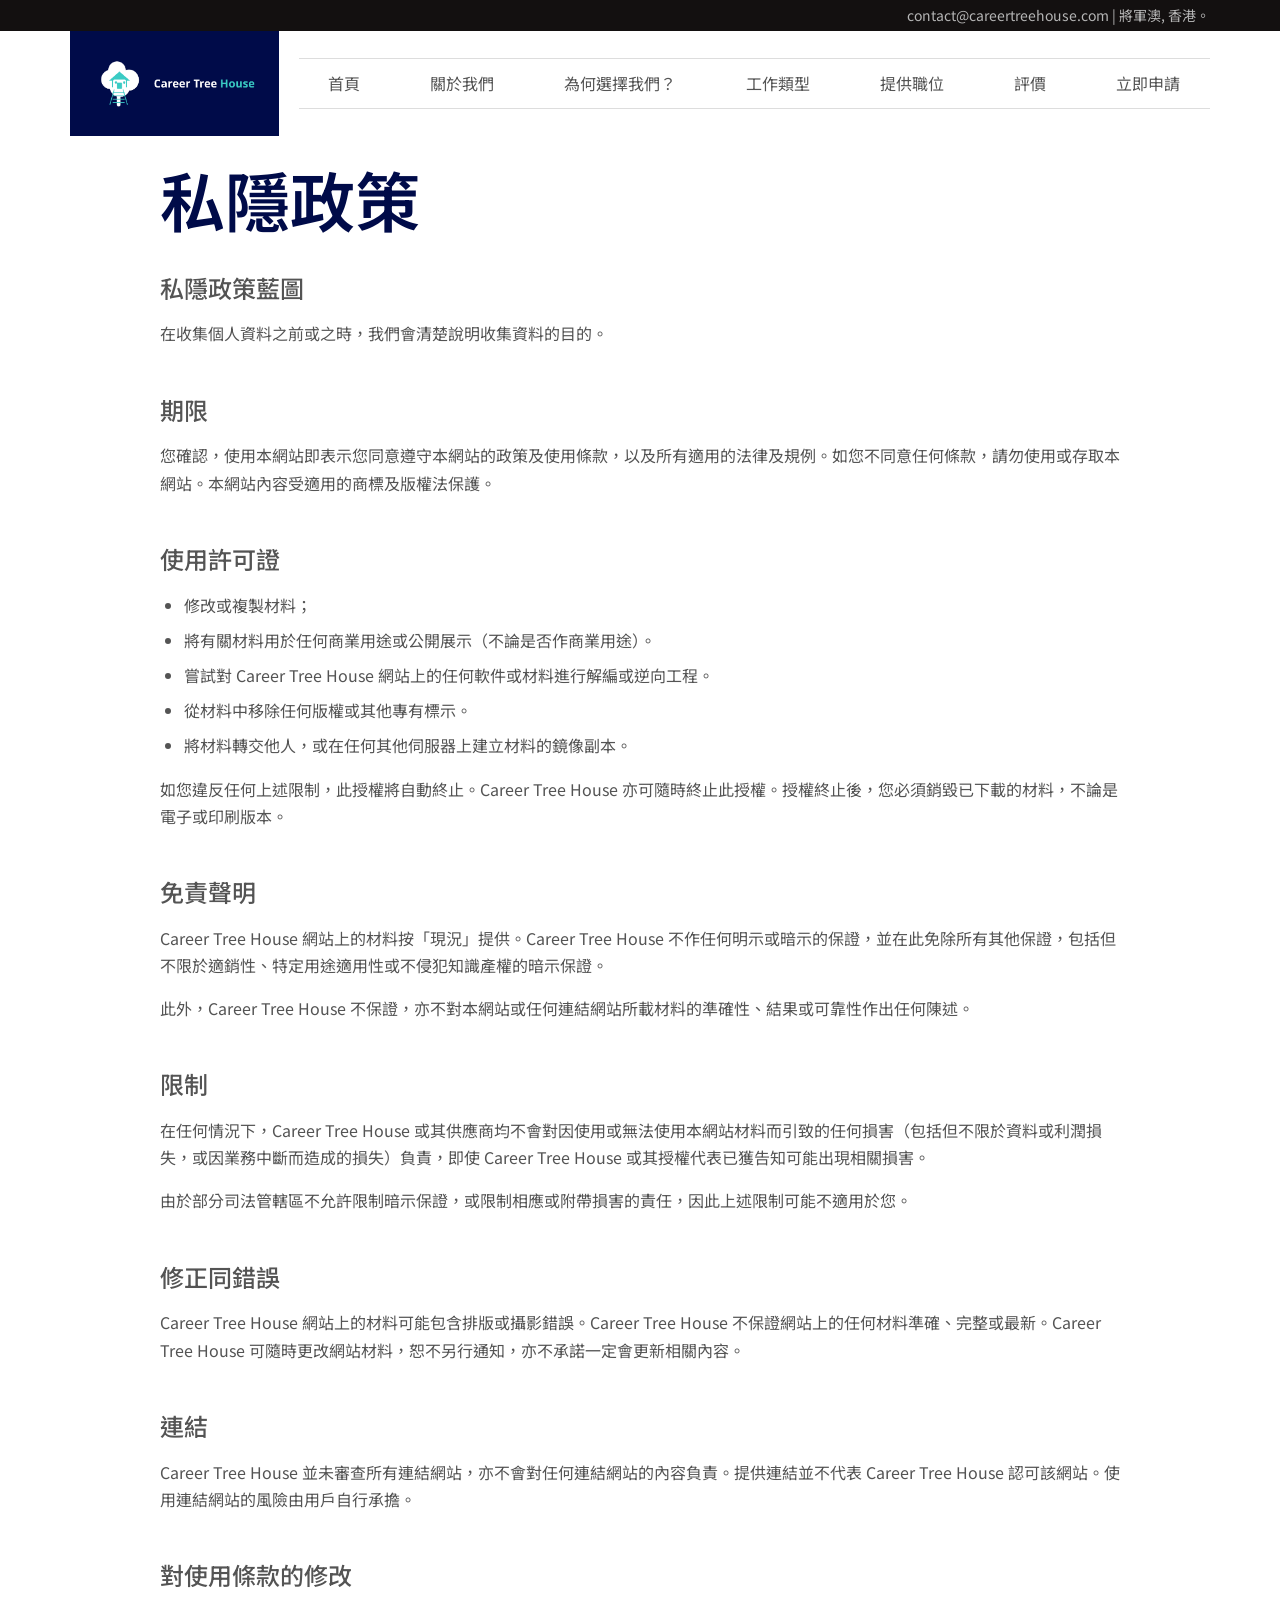
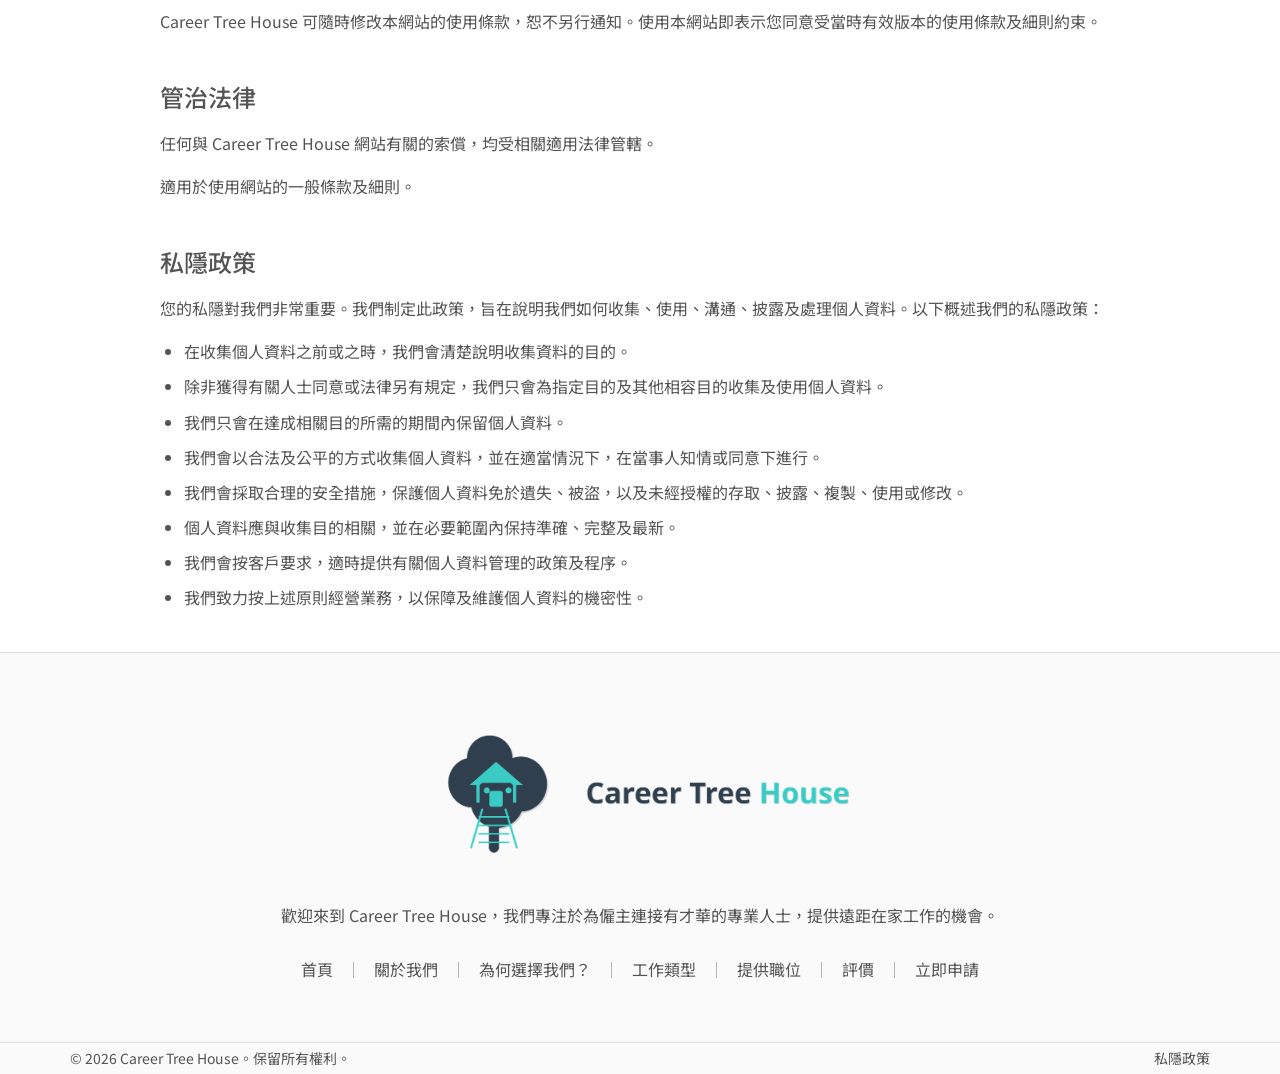
==== commit b083b6d8: "Rewrite site copy in HK-appropriate written Chinese Replace colloquial Cantonese particles and casua" ====
--- a/privacy-policy/index.html
+++ b/privacy-policy/index.html
@@ -178,10 +178,10 @@
 				<div class="elementor-widget-container">
 								<nav aria-label="Menu" class="elementor-nav-menu--main elementor-nav-menu__container elementor-nav-menu--layout-horizontal e--pointer-none">
 				<ul id="menu-1-1617d8d" class="elementor-nav-menu"><li class="menu-item menu-item-type-post_type menu-item-object-page menu-item-home current-menu-item page_item page-item-25 current_page_item menu-item-41"><a href="/" aria-current="page" class="elementor-item elementor-item-active">首頁</a></li>
-<li class="menu-item menu-item-type-custom menu-item-object-custom menu-item-42"><a href="/#about" class="elementor-item elementor-item-anchor">關於我哋</a></li>
-<li class="menu-item menu-item-type-custom menu-item-object-custom menu-item-43"><a href="/#why" class="elementor-item elementor-item-anchor">點解揀我哋？</a></li>
+<li class="menu-item menu-item-type-custom menu-item-object-custom menu-item-42"><a href="/#about" class="elementor-item elementor-item-anchor">關於我們</a></li>
+<li class="menu-item menu-item-type-custom menu-item-object-custom menu-item-43"><a href="/#why" class="elementor-item elementor-item-anchor">為何選擇我們？</a></li>
 <li class="menu-item menu-item-type-custom menu-item-object-custom menu-item-44"><a href="/#type" class="elementor-item elementor-item-anchor">工作類型</a></li>
-<li class="menu-item menu-item-type-custom menu-item-object-custom menu-item-45"><a href="/#job" class="elementor-item elementor-item-anchor">提供嘅職位</a></li>
+<li class="menu-item menu-item-type-custom menu-item-object-custom menu-item-45"><a href="/#job" class="elementor-item elementor-item-anchor">提供職位</a></li>
 <li class="menu-item menu-item-type-custom menu-item-object-custom menu-item-46"><a href="/#comment" class="elementor-item elementor-item-anchor">評價</a></li>
 <li class="menu-item menu-item-type-custom menu-item-object-custom menu-item-47"><a href="/#apply" class="elementor-item elementor-item-anchor">立即申請</a></li>
 </ul>			</nav>
@@ -190,10 +190,10 @@
 		</div>
 					<nav class="elementor-nav-menu--dropdown elementor-nav-menu__container" aria-hidden="true">
 				<ul id="menu-2-1617d8d" class="elementor-nav-menu"><li class="menu-item menu-item-type-post_type menu-item-object-page menu-item-home current-menu-item page_item page-item-25 current_page_item menu-item-41"><a href="/" aria-current="page" class="elementor-item elementor-item-active" tabindex="-1">首頁</a></li>
-<li class="menu-item menu-item-type-custom menu-item-object-custom menu-item-42"><a href="/#about" class="elementor-item elementor-item-anchor" tabindex="-1">關於我哋</a></li>
-<li class="menu-item menu-item-type-custom menu-item-object-custom menu-item-43"><a href="/#why" class="elementor-item elementor-item-anchor" tabindex="-1">點解揀我哋？</a></li>
+<li class="menu-item menu-item-type-custom menu-item-object-custom menu-item-42"><a href="/#about" class="elementor-item elementor-item-anchor" tabindex="-1">關於我們</a></li>
+<li class="menu-item menu-item-type-custom menu-item-object-custom menu-item-43"><a href="/#why" class="elementor-item elementor-item-anchor" tabindex="-1">為何選擇我們？</a></li>
 <li class="menu-item menu-item-type-custom menu-item-object-custom menu-item-44"><a href="/#type" class="elementor-item elementor-item-anchor" tabindex="-1">工作類型</a></li>
-<li class="menu-item menu-item-type-custom menu-item-object-custom menu-item-45"><a href="/#job" class="elementor-item elementor-item-anchor" tabindex="-1">提供嘅職位</a></li>
+<li class="menu-item menu-item-type-custom menu-item-object-custom menu-item-45"><a href="/#job" class="elementor-item elementor-item-anchor" tabindex="-1">提供職位</a></li>
 <li class="menu-item menu-item-type-custom menu-item-object-custom menu-item-46"><a href="/#comment" class="elementor-item elementor-item-anchor" tabindex="-1">評價</a></li>
 <li class="menu-item menu-item-type-custom menu-item-object-custom menu-item-47"><a href="/#apply" class="elementor-item elementor-item-anchor" tabindex="-1">立即申請</a></li>
 </ul>			</nav>
@@ -215,59 +215,57 @@
 				<div class="elementor-widget-container">
 
 <h2>私隱政策藍圖</h2>
-<p>喺收集個人資料之前或者嗰陣，我哋會確定收集資料嘅目的。</p>
-<p>除非我哋得到有關個人嘅同意或者法律要求，否則我哋會單獨收集同利用個別資料，目標係滿足我哋所指出嘅理由，同埋用嚟做其他好嘅目的。</p>
-<p>我哋只會保留個別資料嘅長度，以滿足呢啲原因。</p>
-<p>我哋會透過合法同合理嘅方式收集個人資料，同埋喺適當嘅情況下，根據有關個人嘅資料或者同意。</p>
-<p>我哋會透過安全盾保護個人資料，防止唔好彩或者入屋，同埋未經核准嘅存取、披露、複製、使用或者改變。</p>
-<p>個人資料應該對佢哋要用嘅原因好重要，而且，喺呢啲原因必要嘅程度上，應該要準確、完整同更新。</p>
+<p>在收集個人資料之前或之時，我們會清楚說明收集資料的目的。</p>
+
+
+
 
 <h2>期限</h2>
-<p>你承認，透過使用呢個網站，你需要遵守佢嘅政策同使用條款，同埋任何適用嘅法律同法規，同埋你遵守呢啲規定，如果你唔同意任何一項，你就唔可以使用或者存取呢個網站呢度所表達嘅條款同細則，呢個網站嘅內容受適用嘅商標同版權法保護。</p>
+<p>您確認，使用本網站即表示您同意遵守本網站的政策及使用條款，以及所有適用的法律及規例。如您不同意任何條款，請勿使用或存取本網站。本網站內容受適用的商標及版權法保護。</p>
 
 <h2>使用許可證</h2>
 <ul>
-<li>修改或者複製材料；</li>
-<li>將呢啲材料用喺任何商業用途或者任何公開展示（商業或非商業）。</li>
-<li>嘗試將 Career Tree House 網站上面包含嘅任何軟件或者材料解編譯或者逆向工程。</li>
-<li>喺材料入面移除任何版權或者其他專有註解。</li>
-<li>將材料轉移畀另一個人，或者將材料 "鏡像" 喺任何其他伺服器上面。</li>
+<li>修改或複製材料；</li>
+<li>將有關材料用於任何商業用途或公開展示（不論是否作商業用途）。</li>
+<li>嘗試對 Career Tree House 網站上的任何軟件或材料進行解編或逆向工程。</li>
+<li>從材料中移除任何版權或其他專有標示。</li>
+<li>將材料轉交他人，或在任何其他伺服器上建立材料的鏡像副本。</li>
 </ul>
-<p>如果你違反任何呢啲限制，呢個授權就會自動終止，而 Career Tree House 可能會隨時終止你終止睇呢啲材料或者終止呢個授權之後，你必須銷毀你擁有嘅任何下載嘅材料，無論係以電子或印刷格式。</p>
+<p>如您違反任何上述限制，此授權將自動終止。Career Tree House 亦可隨時終止此授權。授權終止後，您必須銷毀已下載的材料，不論是電子或印刷版本。</p>
 
 <h2>免責聲明</h2>
-<p>Career Tree House 網站上面嘅材料係 “按原樣” 提供。 Career Tree House 唔作出任何明示或暗示嘅保證，亦特此免責同否定所有其他保證，包括但唔限於隱含嘅保證或適銷性、適合特定用途嘅條件，或者唔侵犯知識產權或其他侵犯權利嘅條件。</p>
-<p>此外，Career Tree House 唔保證或者就佢哋網站上面或者其他同呢啲材料或者同呢個網站連結嘅任何網站上面嘅材料使用嘅準確性、可能嘅結果或者可靠性作出任何陳述。</p>
+<p>Career Tree House 網站上的材料按「現況」提供。Career Tree House 不作任何明示或暗示的保證，並在此免除所有其他保證，包括但不限於適銷性、特定用途適用性或不侵犯知識產權的暗示保證。</p>
+<p>此外，Career Tree House 不保證，亦不對本網站或任何連結網站所載材料的準確性、結果或可靠性作出任何陳述。</p>
 
 <h2>限制</h2>
-<p>喺任何情況下，Career Tree House 或其供應商都唔會對因使用或無法使用 Career Tree House 網站上嘅材料而引起嘅任何損害（包括但唔限於資料或利潤損失，或因業務中斷而引起嘅損害）負責，即使已經口頭或書面通知咗 Career Tree House 或者 Career Tree House 授權代表有關呢類損害嘅可能性。</p>
-<p>由於部分司法管轄區唔允許對隱含保證嘅限制，或者對後果或附帶損害嘅責任限制，所以呢啲限制可能唔適用於你。</p>
+<p>在任何情況下，Career Tree House 或其供應商均不會對因使用或無法使用本網站材料而引致的任何損害（包括但不限於資料或利潤損失，或因業務中斷而造成的損失）負責，即使 Career Tree House 或其授權代表已獲告知可能出現相關損害。</p>
+<p>由於部分司法管轄區不允許限制暗示保證，或限制相應或附帶損害的責任，因此上述限制可能不適用於您。</p>
 
 <h2>修正同錯誤</h2>
-<p>喺 Career Tree House 網站上面出現嘅材料可能包括排版或者攝影錯誤。Career Tree House 唔保證佢哋網站上面嘅任何材料係準確、完整或者最新嘅。Career Tree House 可能會隨時更改佢哋網站上面嘅材料，而唔使通知。不過，Career Tree House 唔會承諾更新材料。</p>
+<p>Career Tree House 網站上的材料可能包含排版或攝影錯誤。Career Tree House 不保證網站上的任何材料準確、完整或最新。Career Tree House 可隨時更改網站材料，恕不另行通知，亦不承諾一定會更新相關內容。</p>
 
 <h2>連結</h2>
-<p>Career Tree House 冇審查過所有連接到佢嘅網站嘅網站或者連結，亦都唔會對任何呢類連結網站嘅內容負責。包含任何連結並唔代表 Career Tree House 認可呢個網站。使用任何連結網站嘅風險都係由用戶自行承擔。</p>
-
-<h2>對使用條款嘅修改</h2>
-<p>Career Tree House 可以隨時修改佢哋網站嘅呢啲使用條款，而唔使通知。使用呢個網站，即係你同意受呢啲使用條款同細則嘅現行版本約束。</p>
+<p>Career Tree House 並未審查所有連結網站，亦不會對任何連結網站的內容負責。提供連結並不代表 Career Tree House 認可該網站。使用連結網站的風險由用戶自行承擔。</p>
+
+<h2>對使用條款的修改</h2>
+<p>Career Tree House 可隨時修改本網站的使用條款，恕不另行通知。使用本網站即表示您同意受當時有效版本的使用條款及細則約束。</p>
 
 <h2>管治法律</h2>
-<p>任何同 Career Tree House 網站有關嘅索償都受英國國家嘅法律管轄，而唔會考慮到佢嘅法律衝突條文。</p>
-
-<p>適用於使用網站嘅一般條款同細則。</p>
+<p>任何與 Career Tree House 網站有關的索償，均受相關適用法律管轄。</p>
+
+<p>適用於使用網站的一般條款及細則。</p>
 
 <h2>私隱政策</h2>
-<p>你嘅私隱對我哋嚟講好重要。我哋制定呢個政策係為咗解釋我哋點樣收集、使用、溝通、披露同埋使用個人資料。以下概述我哋嘅私隱政策：</p>
+<p>您的私隱對我們非常重要。我們制定此政策，旨在說明我們如何收集、使用、溝通、披露及處理個人資料。以下概述我們的私隱政策：</p>
 <ul>
-<li>喺收集個人資料之前或者嗰陣，我哋會確定收集資料嘅目的。</li>
-<li>除非我哋得到有關個人嘅同意或者法律要求，否則我哋只會收集同使用個人資料，目的係為咗達到我哋指定嘅目的同埋其他兼容嘅目的。</li>
-<li>我哋只會喺達成呢啲目的所需嘅時間內保留個人資料。</li>
-<li>我哋會以合法同公平嘅方式收集個人資料，並喺適當嘅情況下，喺有關個人嘅知情或同意下收集個人資料。</li>
-<li>我哋會透過合理嘅安全保障保護個人資料，防止遺失或者被盜，同埋未經授權嘅存取、披露、複製、使用或者修改。</li>
-<li>個人資料應該同用嚟嘅目的相關，而且喺呢啲目的必要嘅程度上，應該準確、完整同最新。</li>
-<li>我哋會根據客戶嘅要求，及時為客戶提供我哋管理個人資料嘅政策同程序。</li>
-<li>我哋致力按照呢啲原則進行我哋嘅業務，以確保個人資料嘅機密性受到保護同維護。</li>
+<li>在收集個人資料之前或之時，我們會清楚說明收集資料的目的。</li>
+<li>除非獲得有關人士同意或法律另有規定，我們只會為指定目的及其他相容目的收集及使用個人資料。</li>
+<li>我們只會在達成相關目的所需的期間內保留個人資料。</li>
+<li>我們會以合法及公平的方式收集個人資料，並在適當情況下，在當事人知情或同意下進行。</li>
+<li>我們會採取合理的安全措施，保護個人資料免於遺失、被盜，以及未經授權的存取、披露、複製、使用或修改。</li>
+<li>個人資料應與收集目的相關，並在必要範圍內保持準確、完整及最新。</li>
+<li>我們會按客戶要求，適時提供有關個人資料管理的政策及程序。</li>
+<li>我們致力按上述原則經營業務，以保障及維護個人資料的機密性。</li>
 </ul>
 
 				</div>
@@ -312,25 +310,25 @@
 				</div>
 				<div class="elementor-element elementor-element-06a7dfa elementor-widget elementor-widget-text-editor" data-id="06a7dfa" data-element_type="widget" data-widget_type="text-editor.default">
 				<div class="elementor-widget-container">
-									<p>歡迎嚟到 Career Tree House，我哋專注於為僱主連接有才華嘅專業人士，提供遠程在家工作嘅機會。</p>								</div>
+									<p>歡迎來到 Career Tree House，我們專注於為僱主連接有才華的專業人士，提供遠距在家工作的機會。</p>								</div>
 				</div>
 				<div class="elementor-element elementor-element-8bffc11 elementor-nav-menu__align-center elementor-nav-menu--dropdown-none elementor-widget elementor-widget-nav-menu" data-id="8bffc11" data-element_type="widget" data-settings="{&quot;layout&quot;:&quot;horizontal&quot;,&quot;submenu_icon&quot;:{&quot;value&quot;:&quot;&lt;svg class=\&quot;e-font-icon-svg e-fas-caret-down\&quot; viewBox=\&quot;0 0 320 512\&quot; xmlns=\&quot;http:\/\/www.w3.org\/2000\/svg\&quot;&gt;&lt;path d=\&quot;M31.3 192h257.3c17.8 0 26.7 21.5 14.1 34.1L174.1 354.8c-7.8 7.8-20.5 7.8-28.3 0L17.2 226.1C4.6 213.5 13.5 192 31.3 192z\&quot;&gt;&lt;\/path&gt;&lt;\/svg&gt;&quot;,&quot;library&quot;:&quot;fa-solid&quot;}}" data-widget_type="nav-menu.default">
 				<div class="elementor-widget-container">
 								<nav aria-label="Menu" class="elementor-nav-menu--main elementor-nav-menu__container elementor-nav-menu--layout-horizontal e--pointer-none">
 				<ul id="menu-1-8bffc11" class="elementor-nav-menu"><li class="menu-item menu-item-type-post_type menu-item-object-page menu-item-home current-menu-item page_item page-item-25 current_page_item menu-item-41"><a href="/" aria-current="page" class="elementor-item elementor-item-active">首頁</a></li>
-<li class="menu-item menu-item-type-custom menu-item-object-custom menu-item-42"><a href="/#about" class="elementor-item elementor-item-anchor">關於我哋</a></li>
-<li class="menu-item menu-item-type-custom menu-item-object-custom menu-item-43"><a href="/#why" class="elementor-item elementor-item-anchor">點解揀我哋？</a></li>
+<li class="menu-item menu-item-type-custom menu-item-object-custom menu-item-42"><a href="/#about" class="elementor-item elementor-item-anchor">關於我們</a></li>
+<li class="menu-item menu-item-type-custom menu-item-object-custom menu-item-43"><a href="/#why" class="elementor-item elementor-item-anchor">為何選擇我們？</a></li>
 <li class="menu-item menu-item-type-custom menu-item-object-custom menu-item-44"><a href="/#type" class="elementor-item elementor-item-anchor">工作類型</a></li>
-<li class="menu-item menu-item-type-custom menu-item-object-custom menu-item-45"><a href="/#job" class="elementor-item elementor-item-anchor">提供嘅職位</a></li>
+<li class="menu-item menu-item-type-custom menu-item-object-custom menu-item-45"><a href="/#job" class="elementor-item elementor-item-anchor">提供職位</a></li>
 <li class="menu-item menu-item-type-custom menu-item-object-custom menu-item-46"><a href="/#comment" class="elementor-item elementor-item-anchor">評價</a></li>
 <li class="menu-item menu-item-type-custom menu-item-object-custom menu-item-47"><a href="/#apply" class="elementor-item elementor-item-anchor">立即申請</a></li>
 </ul>			</nav>
 						<nav class="elementor-nav-menu--dropdown elementor-nav-menu__container" aria-hidden="true">
 				<ul id="menu-2-8bffc11" class="elementor-nav-menu"><li class="menu-item menu-item-type-post_type menu-item-object-page menu-item-home current-menu-item page_item page-item-25 current_page_item menu-item-41"><a href="/" aria-current="page" class="elementor-item elementor-item-active" tabindex="-1">首頁</a></li>
-<li class="menu-item menu-item-type-custom menu-item-object-custom menu-item-42"><a href="/#about" class="elementor-item elementor-item-anchor" tabindex="-1">關於我哋</a></li>
-<li class="menu-item menu-item-type-custom menu-item-object-custom menu-item-43"><a href="/#why" class="elementor-item elementor-item-anchor" tabindex="-1">點解揀我哋？</a></li>
+<li class="menu-item menu-item-type-custom menu-item-object-custom menu-item-42"><a href="/#about" class="elementor-item elementor-item-anchor" tabindex="-1">關於我們</a></li>
+<li class="menu-item menu-item-type-custom menu-item-object-custom menu-item-43"><a href="/#why" class="elementor-item elementor-item-anchor" tabindex="-1">為何選擇我們？</a></li>
 <li class="menu-item menu-item-type-custom menu-item-object-custom menu-item-44"><a href="/#type" class="elementor-item elementor-item-anchor" tabindex="-1">工作類型</a></li>
-<li class="menu-item menu-item-type-custom menu-item-object-custom menu-item-45"><a href="/#job" class="elementor-item elementor-item-anchor" tabindex="-1">提供嘅職位</a></li>
+<li class="menu-item menu-item-type-custom menu-item-object-custom menu-item-45"><a href="/#job" class="elementor-item elementor-item-anchor" tabindex="-1">提供職位</a></li>
 <li class="menu-item menu-item-type-custom menu-item-object-custom menu-item-46"><a href="/#comment" class="elementor-item elementor-item-anchor" tabindex="-1">評價</a></li>
 <li class="menu-item menu-item-type-custom menu-item-object-custom menu-item-47"><a href="/#apply" class="elementor-item elementor-item-anchor" tabindex="-1">立即申請</a></li>
 </ul>			</nav>
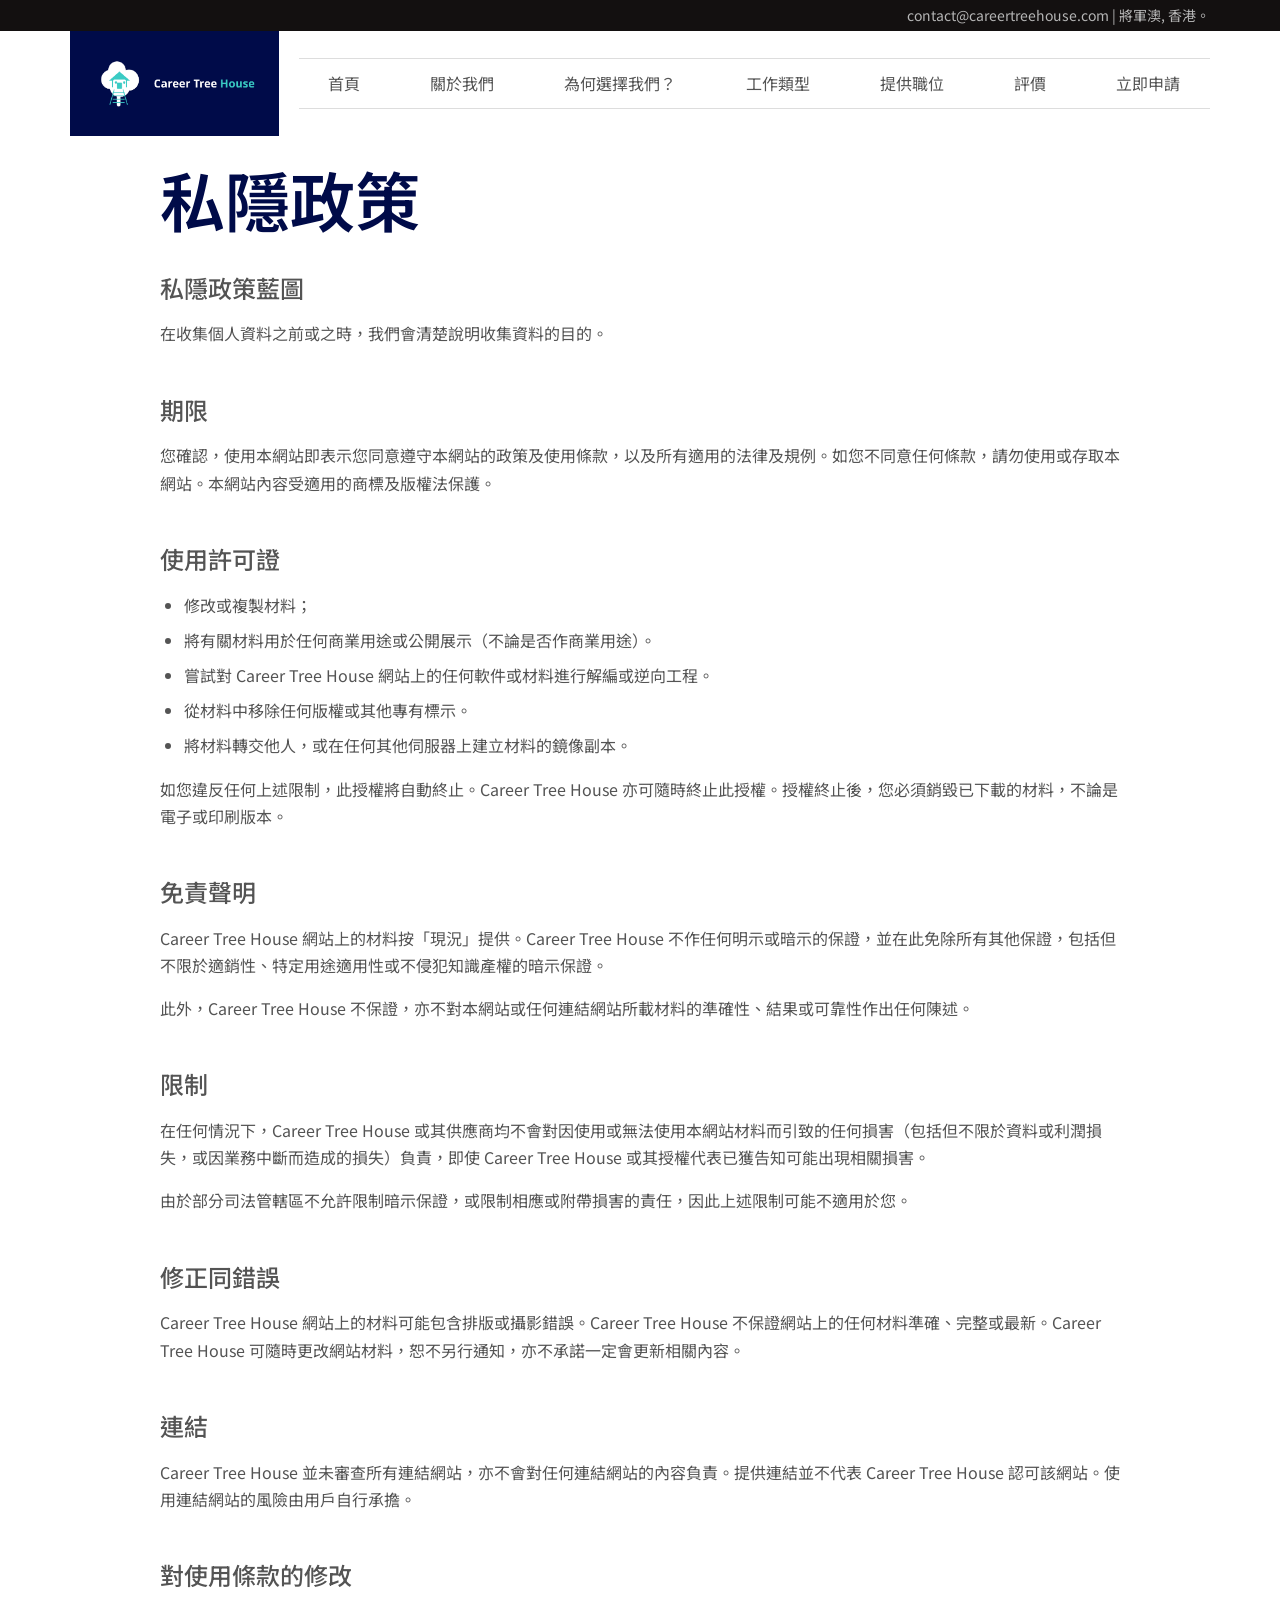
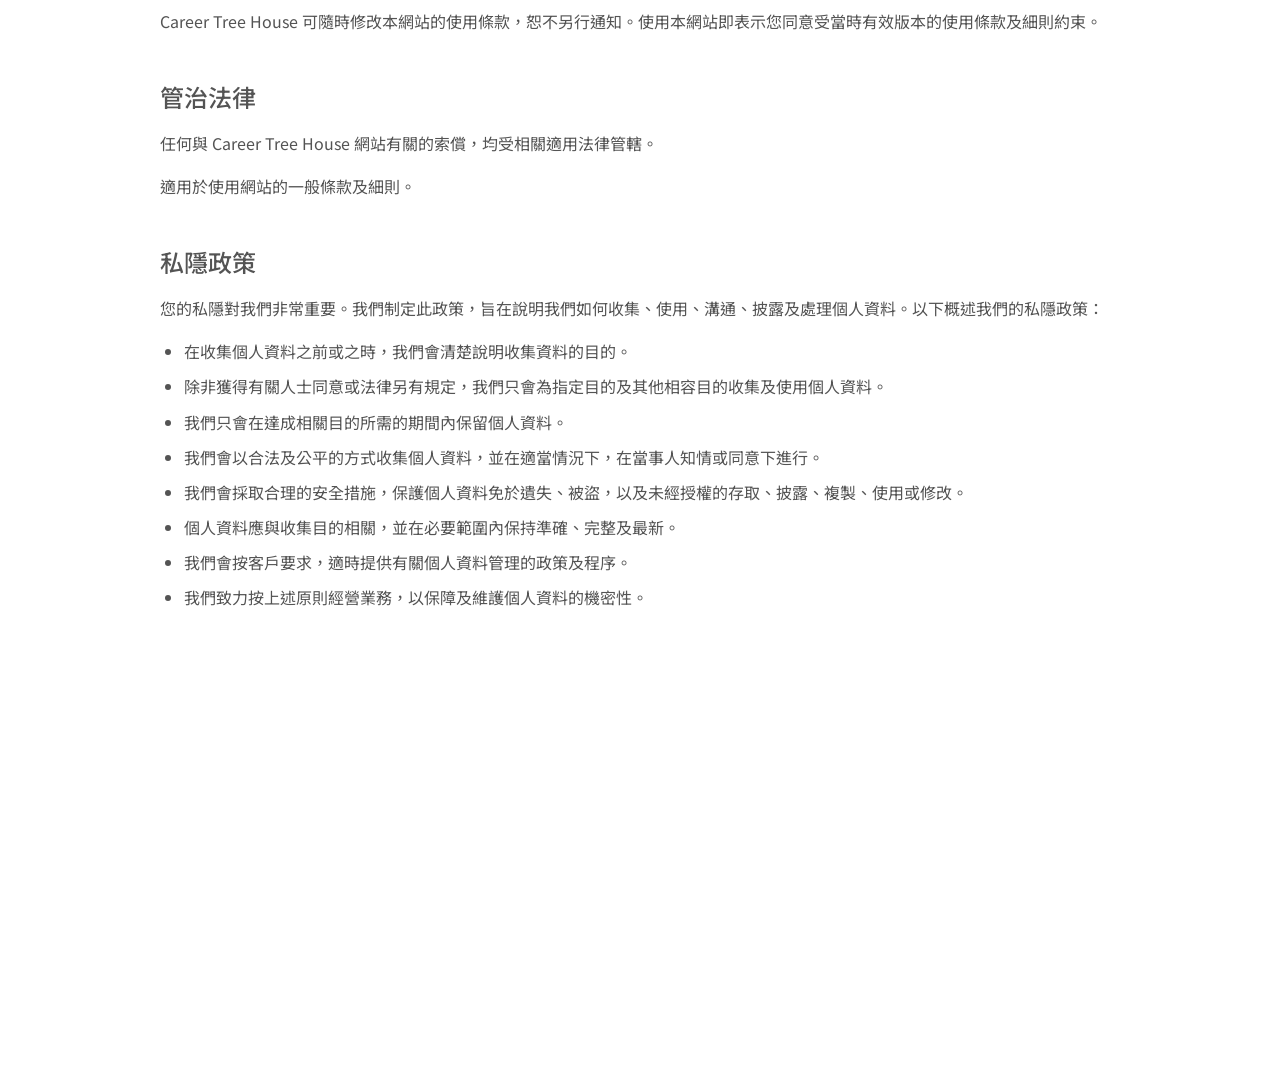
==== commit 5561fec1: "Improve page load performance for ad landing traffic Remove unused WordPress head tags and emoji loa" ====
--- a/privacy-policy/index.html
+++ b/privacy-policy/index.html
@@ -14,28 +14,9 @@
 'https://www.googletagmanager.com/gtm.js?id='+i+dl;f.parentNode.insertBefore(j,f);
 })(window,document,'script','dataLayer','GTM-NN9ZSSX6');</script>
 <!-- End Google Tag Manager -->
-<link rel="alternate" type="application/rss+xml" title="Handmade With Love » Feed" href="/index.php/feed/">
-<link rel="alternate" type="application/rss+xml" title="Handmade With Love » Comments Feed" href="/index.php/comments/feed/">
-<link rel="alternate" title="oEmbed (JSON)" type="application/json+oembed" href="/index.php/wp-json/oembed/1.0/embed?url=%2F">
-<link rel="alternate" title="oEmbed (XML)" type="text/xml+oembed" href="/index.php/wp-json/oembed/1.0/embed?url=%2F&amp;format=xml">
 <style id="wp-img-auto-sizes-contain-inline-css">
 img:is([sizes=auto i],[sizes^="auto," i]){contain-intrinsic-size:3000px 1500px}
 /*# sourceURL=wp-img-auto-sizes-contain-inline-css */
-</style>
-<style id="wp-emoji-styles-inline-css">
-
-	img.wp-smiley, img.emoji {
-		display: inline !important;
-		border: none !important;
-		box-shadow: none !important;
-		height: 1em !important;
-		width: 1em !important;
-		margin: 0 0.07em !important;
-		vertical-align: -0.1em !important;
-		background: none !important;
-		padding: 0 !important;
-	}
-/*# sourceURL=wp-emoji-styles-inline-css */
 </style>
 
 <style id="global-styles-inline-css">
@@ -95,29 +76,29 @@
 /*# sourceURL=elementor-frontend-inline-css */
 </style>
 <link rel="stylesheet" id="elementor-pro-css" href="wp-content/uploads/elementor/css/custom-pro-frontend.min.css?ver=1780018535" media="all">
-<link rel="stylesheet" id="e-animation-fadeInLeft-css" href="wp-content/plugins/elementor/assets/lib/animations/styles/fadeInLeft.min.css?ver=3.27.7" media="all">
+<link rel="stylesheet" id="e-animation-fadeInLeft-css" href="wp-content/plugins/elementor/assets/lib/animations/styles/fadeInLeft.min.css?ver=3.27.7" media="print" onload="this.media='all'">
 <link rel="stylesheet" id="widget-heading-css" href="wp-content/plugins/elementor/assets/css/widget-heading.min.css?ver=3.27.7" media="all">
-<link rel="stylesheet" id="e-animation-fadeIn-css" href="wp-content/plugins/elementor/assets/lib/animations/styles/fadeIn.min.css?ver=3.27.7" media="all">
+<link rel="stylesheet" id="e-animation-fadeIn-css" href="wp-content/plugins/elementor/assets/lib/animations/styles/fadeIn.min.css?ver=3.27.7" media="print" onload="this.media='all'">
 <link rel="stylesheet" id="widget-text-editor-css" href="wp-content/plugins/elementor/assets/css/widget-text-editor.min.css?ver=3.27.7" media="all">
-<link rel="stylesheet" id="e-animation-fadeInUp-css" href="wp-content/plugins/elementor/assets/lib/animations/styles/fadeInUp.min.css?ver=3.27.7" media="all">
+<link rel="stylesheet" id="e-animation-fadeInUp-css" href="wp-content/plugins/elementor/assets/lib/animations/styles/fadeInUp.min.css?ver=3.27.7" media="print" onload="this.media='all'">
 <link rel="stylesheet" id="widget-image-css" href="wp-content/plugins/elementor/assets/css/widget-image.min.css?ver=3.27.7" media="all">
 <link rel="stylesheet" id="widget-spacer-css" href="wp-content/plugins/elementor/assets/css/widget-spacer.min.css?ver=3.27.7" media="all">
 <link rel="stylesheet" id="swiper-css" href="wp-content/plugins/elementor/assets/lib/swiper/v8/css/swiper.min.css?ver=8.4.5" media="all">
 <link rel="stylesheet" id="e-swiper-css" href="wp-content/plugins/elementor/assets/css/conditionals/e-swiper.min.css?ver=3.27.7" media="all">
 <link rel="stylesheet" id="widget-image-carousel-css" href="wp-content/plugins/elementor/assets/css/widget-image-carousel.min.css?ver=3.27.7" media="all">
 <link rel="stylesheet" id="widget-icon-list-css" href="wp-content/uploads/elementor/css/custom-widget-icon-list.min.css?ver=1780018535" media="all">
-<link rel="stylesheet" id="e-animation-float-css" href="wp-content/plugins/elementor/assets/lib/animations/styles/e-animation-float.min.css?ver=3.27.7" media="all">
-<link rel="stylesheet" id="e-animation-fadeInRight-css" href="wp-content/plugins/elementor/assets/lib/animations/styles/fadeInRight.min.css?ver=3.27.7" media="all">
+<link rel="stylesheet" id="e-animation-float-css" href="wp-content/plugins/elementor/assets/lib/animations/styles/e-animation-float.min.css?ver=3.27.7" media="print" onload="this.media='all'">
+<link rel="stylesheet" id="e-animation-fadeInRight-css" href="wp-content/plugins/elementor/assets/lib/animations/styles/fadeInRight.min.css?ver=3.27.7" media="print" onload="this.media='all'">
 <link rel="stylesheet" id="widget-counter-css" href="wp-content/plugins/elementor/assets/css/widget-counter.min.css?ver=3.27.7" media="all">
-<link rel="stylesheet" id="e-animation-grow-css" href="wp-content/plugins/elementor/assets/lib/animations/styles/e-animation-grow.min.css?ver=3.27.7" media="all">
-<link rel="stylesheet" id="e-animation-fadeInDown-css" href="wp-content/plugins/elementor/assets/lib/animations/styles/fadeInDown.min.css?ver=3.27.7" media="all">
+<link rel="stylesheet" id="e-animation-grow-css" href="wp-content/plugins/elementor/assets/lib/animations/styles/e-animation-grow.min.css?ver=3.27.7" media="print" onload="this.media='all'">
+<link rel="stylesheet" id="e-animation-fadeInDown-css" href="wp-content/plugins/elementor/assets/lib/animations/styles/fadeInDown.min.css?ver=3.27.7" media="print" onload="this.media='all'">
 <link rel="stylesheet" id="widget-icon-box-css" href="wp-content/uploads/elementor/css/custom-widget-icon-box.min.css?ver=1780018535" media="all">
 <link rel="stylesheet" id="widget-testimonial-css" href="wp-content/plugins/elementor/assets/css/widget-testimonial.min.css?ver=3.27.7" media="all">
-<link rel="stylesheet" id="google-fonts-1-css" href="https://fonts.googleapis.com/css?family=Noto+Sans+TC:100,100italic,200,200italic,300,300italic,400,400italic,500,500italic,600,600italic,700,700italic,800,800italic,900,900italic&amp;display=swap&amp;ver=7.0" media="all">
+<link rel="stylesheet" id="google-fonts-1-css" href="https://fonts.googleapis.com/css2?family=Noto+Sans+TC:wght@400;500;600;700&display=swap" media="all">
 <link rel="stylesheet" id="site-css" href="assets/site.css" media="all">
-<link rel="preconnect" href="https://fonts.gstatic.com/" crossorigin><script id="jquery-core-js" src="wp-includes/js/jquery/jquery.min.js?ver=3.7.1"></script>
-<script id="jquery-migrate-js" src="wp-includes/js/jquery/jquery-migrate.min.js?ver=3.4.1"></script>
-<link rel="https://api.w.org/" href="/index.php/wp-json/"><link rel="alternate" title="JSON" type="application/json" href="/index.php/wp-json/wp/v2/pages/25"><link rel="EditURI" type="application/rsd+xml" title="RSD" href="/xmlrpc.php?rsd">
+<link rel="stylesheet" id="performance-css" href="assets/performance.css" media="all">
+<link rel="preconnect" href="https://fonts.googleapis.com">
+<link rel="preconnect" href="https://fonts.gstatic.com/" crossorigin><link rel="alternate" title="JSON" type="application/json" href="/index.php/wp-json/wp/v2/pages/25"><link rel="EditURI" type="application/rsd+xml" title="RSD" href="/xmlrpc.php?rsd">
 <meta name="generator" content="WordPress 7.0">
 <link rel="canonical" href="/">
 <link rel="shortlink" href="/">
@@ -353,19 +334,18 @@
 				</div>
 				</div>
 		
-<script type="speculationrules">
-{"prefetch":[{"source":"document","where":{"and":[{"href_matches":"/chinese-version/*"},{"not":{"href_matches":["/chinese-version/wp-*.php","/chinese-version/wp-admin/*","/chinese-version/wp-content/uploads/*","/chinese-version/wp-content/*","/chinese-version/wp-content/plugins/*","/chinese-version/wp-content/themes/hello-elementor/*","/chinese-version/*\\?(.+)"]}},{"not":{"selector_matches":"a[rel~=\"nofollow\"]"}},{"not":{"selector_matches":".no-prefetch, .no-prefetch a"}}]},"eagerness":"conservative"}]}
-</script>
-<script id="hello-theme-frontend-js" src="wp-content/themes/hello-elementor/assets/js/hello-frontend.min.js?ver=3.3.0"></script>
-<script id="swiper-js" src="wp-content/plugins/elementor/assets/lib/swiper/v8/swiper.min.js?ver=8.4.5"></script>
-<script id="jquery-numerator-js" src="wp-content/plugins/elementor/assets/lib/jquery-numerator/jquery-numerator.min.js?ver=0.2.1"></script>
-<script id="imagesloaded-js" src="wp-includes/js/imagesloaded.min.js?ver=5.0.0"></script>
-<script id="smartmenus-js" src="wp-content/plugins/elementor-pro/assets/lib/smartmenus/jquery.smartmenus.min.js?ver=1.2.1"></script>
-<script id="elementor-pro-webpack-runtime-js" src="wp-content/plugins/elementor-pro/assets/js/webpack-pro.runtime.min.js?ver=3.23.0"></script>
-<script id="elementor-webpack-runtime-js" src="wp-content/plugins/elementor/assets/js/webpack.runtime.min.js?ver=3.27.7"></script>
-<script id="elementor-frontend-modules-js" src="wp-content/plugins/elementor/assets/js/frontend-modules.min.js?ver=3.27.7"></script>
-<script id="wp-hooks-js" src="wp-includes/js/dist/hooks.min.js?ver=7496969728ca0f95732d"></script>
-<script id="wp-i18n-js" src="wp-includes/js/dist/i18n.min.js?ver=781d11515ad3d91786ec"></script>
+<script defer id="jquery-core-js" src="wp-includes/js/jquery/jquery.min.js?ver=3.7.1"></script>
+<script defer id="jquery-migrate-js" src="wp-includes/js/jquery/jquery-migrate.min.js?ver=3.4.1"></script>
+<script defer id="hello-theme-frontend-js" src="wp-content/themes/hello-elementor/assets/js/hello-frontend.min.js?ver=3.3.0"></script>
+<script defer id="swiper-js" src="wp-content/plugins/elementor/assets/lib/swiper/v8/swiper.min.js?ver=8.4.5"></script>
+<script defer id="jquery-numerator-js" src="wp-content/plugins/elementor/assets/lib/jquery-numerator/jquery-numerator.min.js?ver=0.2.1"></script>
+<script defer id="imagesloaded-js" src="wp-includes/js/imagesloaded.min.js?ver=5.0.0"></script>
+<script defer id="smartmenus-js" src="wp-content/plugins/elementor-pro/assets/lib/smartmenus/jquery.smartmenus.min.js?ver=1.2.1"></script>
+<script defer id="elementor-pro-webpack-runtime-js" src="wp-content/plugins/elementor-pro/assets/js/webpack-pro.runtime.min.js?ver=3.23.0"></script>
+<script defer id="elementor-webpack-runtime-js" src="wp-content/plugins/elementor/assets/js/webpack.runtime.min.js?ver=3.27.7"></script>
+<script defer id="elementor-frontend-modules-js" src="wp-content/plugins/elementor/assets/js/frontend-modules.min.js?ver=3.27.7"></script>
+<script defer id="wp-hooks-js" src="wp-includes/js/dist/hooks.min.js?ver=7496969728ca0f95732d"></script>
+<script defer id="wp-i18n-js" src="wp-includes/js/dist/i18n.min.js?ver=781d11515ad3d91786ec"></script>
 <script id="wp-i18n-js-after">
 wp.i18n.setLocaleData( { 'text direction\u0004ltr': [ 'ltr' ] } );
 //# sourceURL=wp-i18n-js-after
@@ -374,23 +354,15 @@
 var ElementorProFrontendConfig = {"ajaxurl":"\/wp-admin\/admin-ajax.php","nonce":"ab74e5ae17","urls":{"assets":"\/wp-content\/plugins\/elementor-pro\/assets\/","rest":"\/index.php\/wp-json\/"},"shareButtonsNetworks":{"facebook":{"title":"Facebook","has_counter":true},"twitter":{"title":"Twitter"},"linkedin":{"title":"LinkedIn","has_counter":true},"pinterest":{"title":"Pinterest","has_counter":true},"reddit":{"title":"Reddit","has_counter":true},"vk":{"title":"VK","has_counter":true},"odnoklassniki":{"title":"OK","has_counter":true},"tumblr":{"title":"Tumblr"},"digg":{"title":"Digg"},"skype":{"title":"Skype"},"stumbleupon":{"title":"StumbleUpon","has_counter":true},"mix":{"title":"Mix"},"telegram":{"title":"Telegram"},"pocket":{"title":"Pocket","has_counter":true},"xing":{"title":"XING","has_counter":true},"whatsapp":{"title":"WhatsApp"},"email":{"title":"Email"},"print":{"title":"Print"},"x-twitter":{"title":"X"},"threads":{"title":"Threads"}},"facebook_sdk":{"lang":"en_US","app_id":""},"lottie":{"defaultAnimationUrl":"\/wp-content\/plugins\/elementor-pro\/modules\/lottie\/assets\/animations\/default.json"}};
 //# sourceURL=elementor-pro-frontend-js-before
 </script>
-<script id="elementor-pro-frontend-js" src="wp-content/plugins/elementor-pro/assets/js/frontend.min.js?ver=3.23.0"></script>
-<script id="jquery-ui-core-js" src="wp-includes/js/jquery/ui/core.min.js?ver=1.13.3"></script>
+<script defer id="elementor-pro-frontend-js" src="wp-content/plugins/elementor-pro/assets/js/frontend.min.js?ver=3.23.0"></script>
+<script defer id="jquery-ui-core-js" src="wp-includes/js/jquery/ui/core.min.js?ver=1.13.3"></script>
 <script id="elementor-frontend-js-before">
 var elementorFrontendConfig = {"environmentMode":{"edit":false,"wpPreview":false,"isScriptDebug":false},"i18n":{"shareOnFacebook":"Share on Facebook","shareOnTwitter":"Share on Twitter","pinIt":"Pin it","download":"Download","downloadImage":"Download image","fullscreen":"Fullscreen","zoom":"Zoom","share":"Share","playVideo":"Play Video","previous":"Previous","next":"Next","close":"Close","a11yCarouselPrevSlideMessage":"Previous slide","a11yCarouselNextSlideMessage":"Next slide","a11yCarouselFirstSlideMessage":"This is the first slide","a11yCarouselLastSlideMessage":"This is the last slide","a11yCarouselPaginationBulletMessage":"Go to slide"},"is_rtl":false,"breakpoints":{"xs":0,"sm":480,"md":480,"lg":981,"xl":1440,"xxl":1600},"responsive":{"breakpoints":{"mobile":{"label":"Mobile Portrait","value":479,"default_value":767,"direction":"max","is_enabled":true},"mobile_extra":{"label":"Mobile Landscape","value":767,"default_value":880,"direction":"max","is_enabled":true},"tablet":{"label":"Tablet Portrait","value":980,"default_value":1024,"direction":"max","is_enabled":true},"tablet_extra":{"label":"Tablet Landscape","value":1100,"default_value":1200,"direction":"max","is_enabled":true},"laptop":{"label":"Laptop","value":1366,"default_value":1366,"direction":"max","is_enabled":false},"widescreen":{"label":"Widescreen","value":2400,"default_value":2400,"direction":"min","is_enabled":false}},"hasCustomBreakpoints":true},"version":"3.27.7","is_static":false,"experimentalFeatures":{"e_font_icon_svg":true,"additional_custom_breakpoints":true,"container":true,"e_swiper_latest":true,"e_onboarding":true,"theme_builder_v2":true,"hello-theme-header-footer":true,"home_screen":true,"nested-elements":true,"editor_v2":true,"e_element_cache":true,"link-in-bio":true,"floating-buttons":true,"launchpad-checklist":true,"display-conditions":true,"form-submissions":true,"taxonomy-filter":true,"search":true},"urls":{"assets":"\/wp-content\/plugins\/elementor\/assets\/","ajaxurl":"\/wp-admin\/admin-ajax.php","uploadUrl":"\/wp-content\/uploads"},"nonces":{"floatingButtonsClickTracking":"73ccfe7a6b"},"swiperClass":"swiper","settings":{"page":[],"editorPreferences":[]},"kit":{"active_breakpoints":["viewport_mobile","viewport_mobile_extra","viewport_tablet","viewport_tablet_extra"],"viewport_mobile":479,"viewport_mobile_extra":767,"viewport_tablet":980,"viewport_tablet_extra":1100,"global_image_lightbox":"yes","lightbox_enable_counter":"yes","lightbox_enable_fullscreen":"yes","lightbox_enable_zoom":"yes","lightbox_enable_share":"yes","lightbox_title_src":"title","lightbox_description_src":"description","hello_header_logo_type":"logo","hello_header_menu_layout":"horizontal","hello_footer_logo_type":"logo"},"post":{"id":25,"title":"Handmade%20With%20Love","excerpt":"","featuredImage":false}};
 //# sourceURL=elementor-frontend-js-before
 </script>
-<script id="elementor-frontend-js" src="wp-content/plugins/elementor/assets/js/frontend.min.js?ver=3.27.7"></script>
-<script id="pro-elements-handlers-js" src="wp-content/plugins/elementor-pro/assets/js/elements-handlers.min.js?ver=3.23.0"></script>
-<script id="mobile-menu-js" src="assets/mobile-menu.js"></script>
-<script id="wp-emoji-settings" type="application/json">
-{"baseUrl":"https://s.w.org/images/core/emoji/17.0.2/72x72/","ext":".png","svgUrl":"https://s.w.org/images/core/emoji/17.0.2/svg/","svgExt":".svg","source":{"concatemoji":"/wp-includes/js/wp-emoji-release.min.js?ver=7.0"}}
-</script>
-<script type="module">
-/*! This file is auto-generated */
-const a=JSON.parse(document.getElementById("wp-emoji-settings").textContent),o=(window._wpemojiSettings=a,"wpEmojiSettingsSupports"),s=["flag","emoji"];function i(e){try{var t={supportTests:e,timestamp:(new Date).valueOf()};sessionStorage.setItem(o,JSON.stringify(t))}catch(e){}}function c(e,t,n){e.clearRect(0,0,e.canvas.width,e.canvas.height),e.fillText(t,0,0);t=new Uint32Array(e.getImageData(0,0,e.canvas.width,e.canvas.height).data);e.clearRect(0,0,e.canvas.width,e.canvas.height),e.fillText(n,0,0);const a=new Uint32Array(e.getImageData(0,0,e.canvas.width,e.canvas.height).data);return t.every((e,t)=>e===a[t])}function p(e,t){e.clearRect(0,0,e.canvas.width,e.canvas.height),e.fillText(t,0,0);var n=e.getImageData(16,16,1,1);for(let e=0;e<n.data.length;e++)if(0!==n.data[e])return!1;return!0}function u(e,t,n,a){switch(t){case"flag":return n(e,"\ud83c\udff3\ufe0f\u200d\u26a7\ufe0f","\ud83c\udff3\ufe0f\u200b\u26a7\ufe0f")?!1:!n(e,"\ud83c\udde8\ud83c\uddf6","\ud83c\udde8\u200b\ud83c\uddf6")&&!n(e,"\ud83c\udff4\udb40\udc67\udb40\udc62\udb40\udc65\udb40\udc6e\udb40\udc67\udb40\udc7f","\ud83c\udff4\u200b\udb40\udc67\u200b\udb40\udc62\u200b\udb40\udc65\u200b\udb40\udc6e\u200b\udb40\udc67\u200b\udb40\udc7f");case"emoji":return!a(e,"\ud83e\u1fac8")}return!1}function f(e,t,n,a){let r;const o=(r="undefined"!=typeof WorkerGlobalScope&&self instanceof WorkerGlobalScope?new OffscreenCanvas(300,150):document.createElement("canvas")).getContext("2d",{willReadFrequently:!0}),s=(o.textBaseline="top",o.font="600 32px Arial",{});return e.forEach(e=>{s[e]=t(o,e,n,a)}),s}function r(e){var t=document.createElement("script");t.src=e,t.defer=!0,document.head.appendChild(t)}a.supports={everything:!0,everythingExceptFlag:!0},new Promise(t=>{let n=function(){try{var e=JSON.parse(sessionStorage.getItem(o));if("object"==typeof e&&"number"==typeof e.timestamp&&(new Date).valueOf()<e.timestamp+604800&&"object"==typeof e.supportTests)return e.supportTests}catch(e){}return null}();if(!n){if("undefined"!=typeof Worker&&"undefined"!=typeof OffscreenCanvas&&"undefined"!=typeof URL&&URL.createObjectURL&&"undefined"!=typeof Blob)try{var e="postMessage("+f.toString()+"("+[JSON.stringify(s),u.toString(),c.toString(),p.toString()].join(",")+"));",a=new Blob([e],{type:"text/javascript"});const r=new Worker(URL.createObjectURL(a),{name:"wpTestEmojiSupports"});return void(r.onmessage=e=>{i(n=e.data),r.terminate(),t(n)})}catch(e){}i(n=f(s,u,c,p))}t(n)}).then(e=>{for(const n in e)a.supports[n]=e[n],a.supports.everything=a.supports.everything&&a.supports[n],"flag"!==n&&(a.supports.everythingExceptFlag=a.supports.everythingExceptFlag&&a.supports[n]);var t;a.supports.everythingExceptFlag=a.supports.everythingExceptFlag&&!a.supports.flag,a.supports.everything||((t=a.source||{}).concatemoji?r(t.concatemoji):t.wpemoji&&t.twemoji&&(r(t.twemoji),r(t.wpemoji)))});
-//# sourceURL=/wp-includes/js/wp-emoji-loader.min.js
-</script>
+<script defer id="elementor-frontend-js" src="wp-content/plugins/elementor/assets/js/frontend.min.js?ver=3.27.7"></script>
+<script defer id="pro-elements-handlers-js" src="wp-content/plugins/elementor-pro/assets/js/elements-handlers.min.js?ver=3.23.0"></script>
+<script defer id="mobile-menu-js" src="assets/mobile-menu.js"></script>
 
 </body>
 </html>
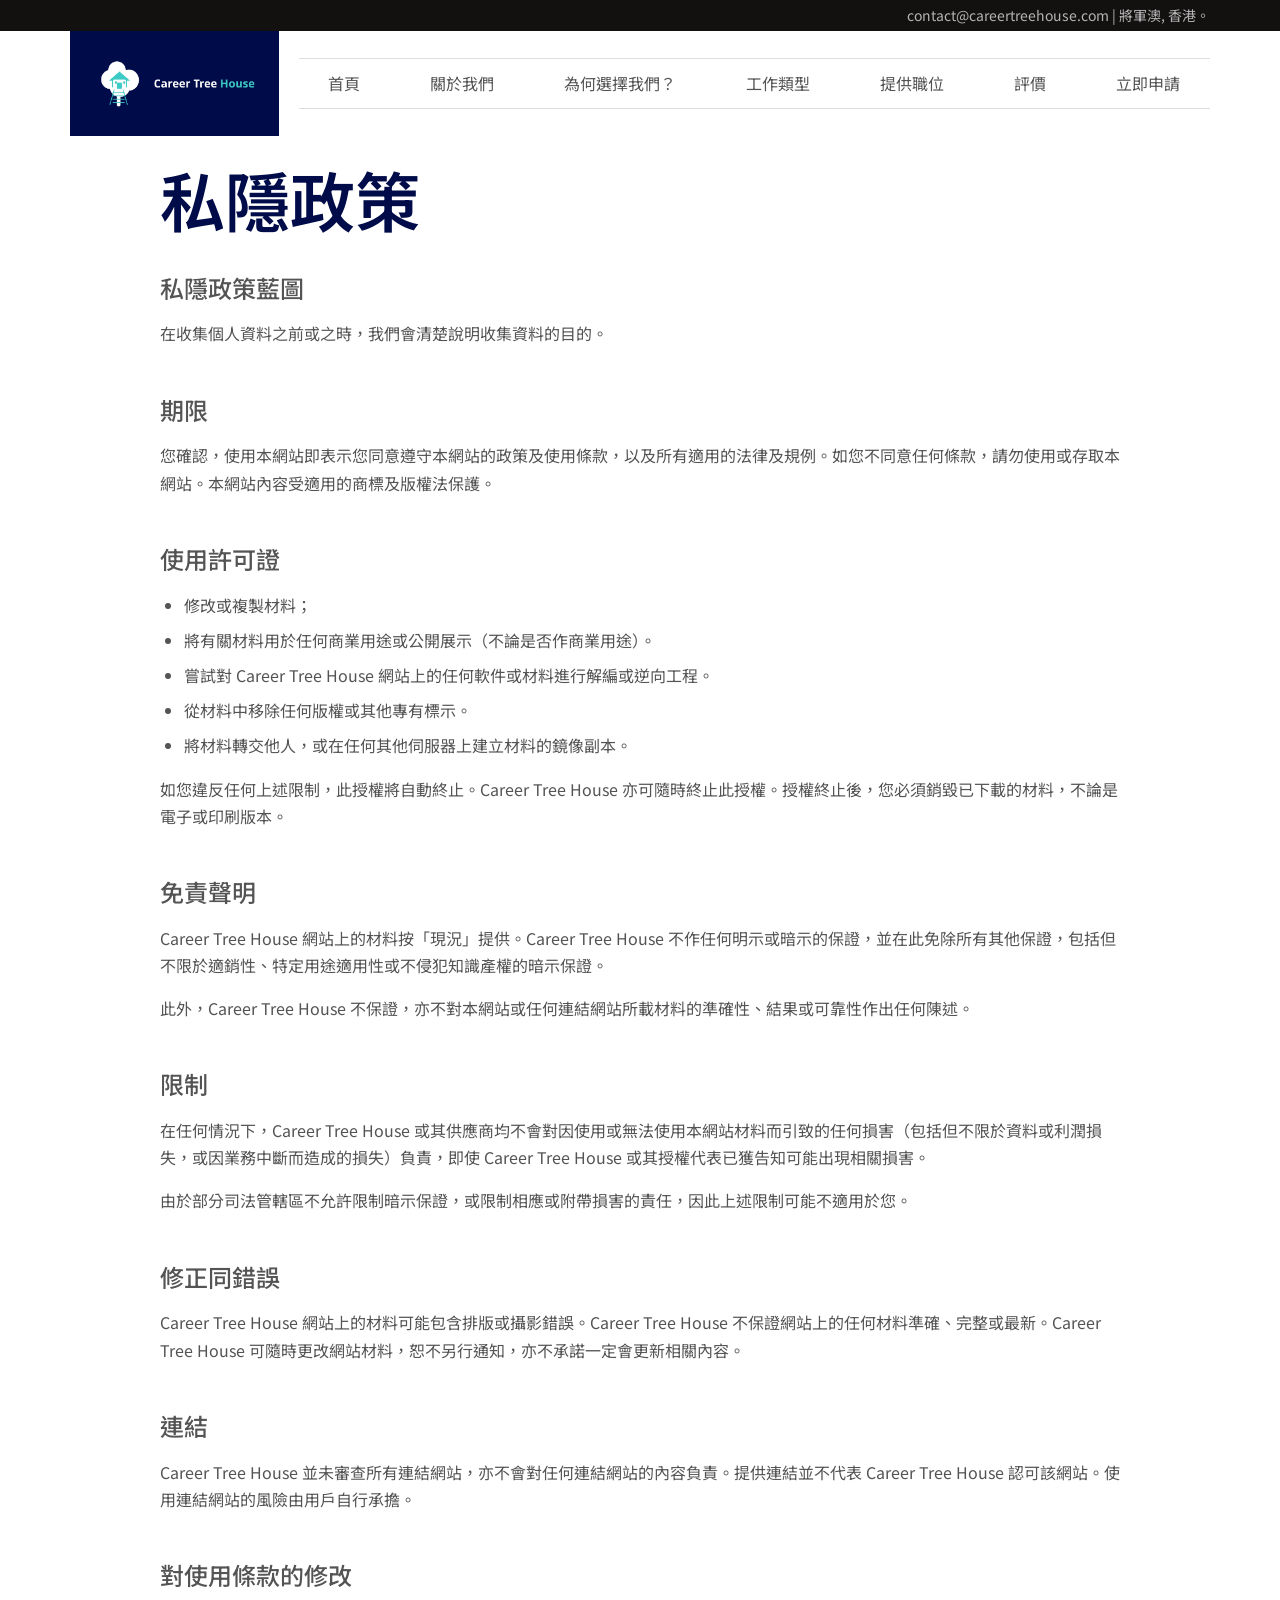
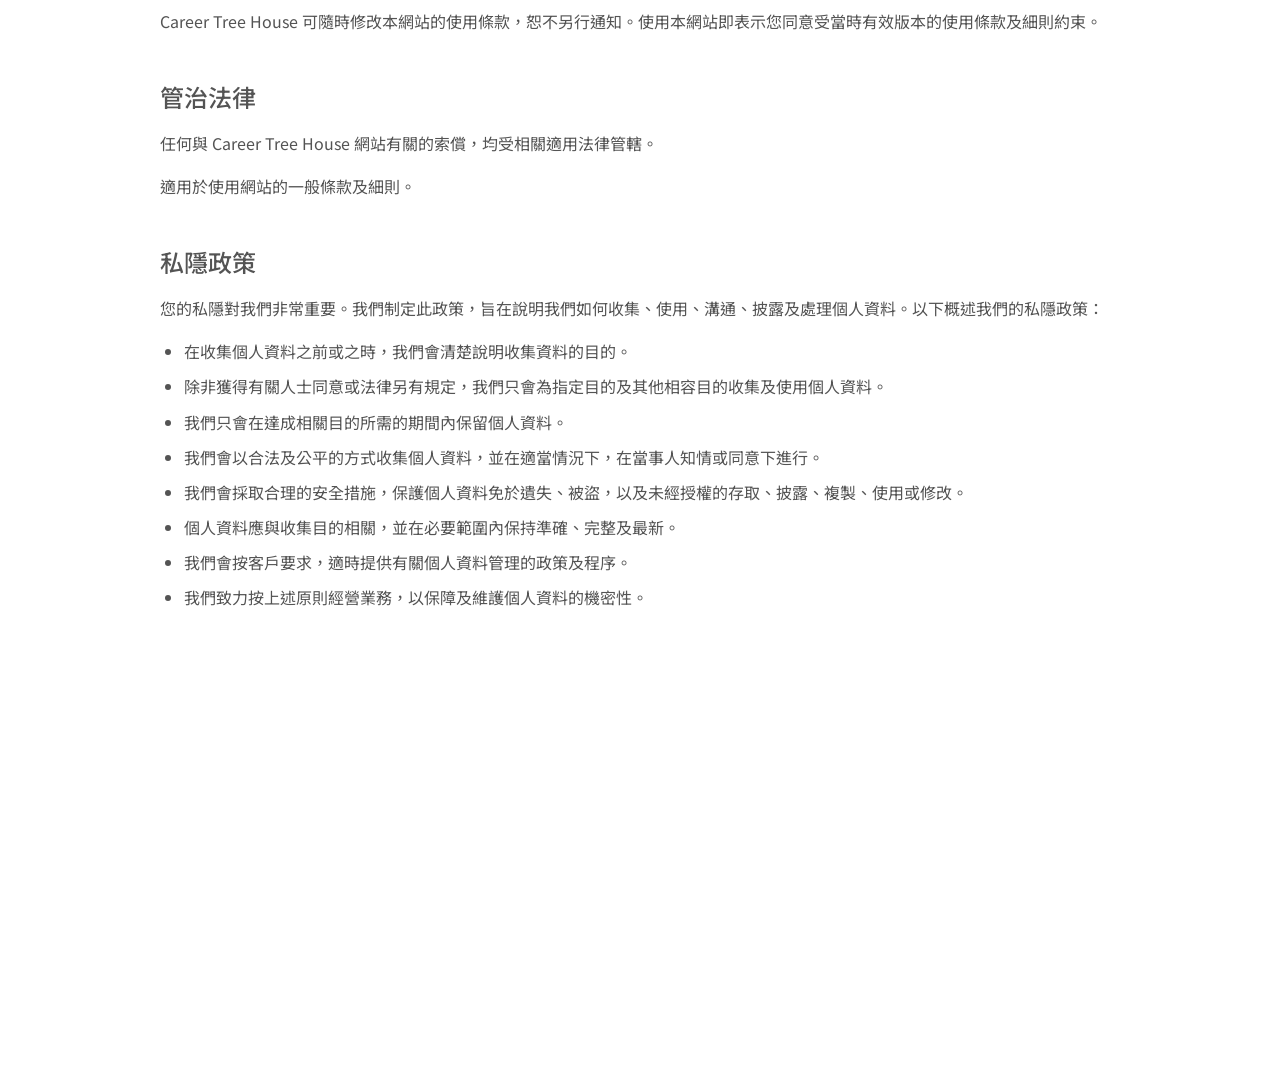
==== commit 6f1431d7: "Convert site images to WebP for faster page loads Generate WebP versions of all referenced upload im" ====
--- a/privacy-policy/index.html
+++ b/privacy-policy/index.html
@@ -30,7 +30,7 @@
 <link rel="stylesheet" id="elementor-frontend-css" href="wp-content/uploads/elementor/css/custom-frontend.min.css?ver=1780018535" media="all">
 <style id="elementor-frontend-inline-css">
 .elementor-kit-6{--e-global-color-primary:#000B49;--e-global-color-secondary:#9B0000;--e-global-color-text:#545454;--e-global-color-accent:#222222;--e-global-color-0125f1f:#FFFFFF;--e-global-color-a110c43:#B5B5B5;--e-global-color-45048c1:#FAFAFA;--e-global-color-76020b7:#DDDDDD;--e-global-typography-primary-font-family:"Noto Sans TC";--e-global-typography-primary-font-size:65px;--e-global-typography-primary-font-weight:600;--e-global-typography-primary-line-height:1.2em;--e-global-typography-secondary-font-family:"Noto Sans TC";--e-global-typography-secondary-font-size:35px;--e-global-typography-secondary-font-weight:600;--e-global-typography-text-font-family:"Noto Sans TC";--e-global-typography-text-font-size:16px;--e-global-typography-text-font-weight:400;--e-global-typography-accent-font-family:"Noto Sans TC";--e-global-typography-accent-font-size:14px;--e-global-typography-accent-font-weight:400;--e-global-typography-017ef82-font-family:"Noto Sans TC";--e-global-typography-017ef82-font-size:25px;--e-global-typography-017ef82-font-weight:600;--e-global-typography-72a0066-font-family:"Noto Sans TC";--e-global-typography-72a0066-font-size:18px;--e-global-typography-72a0066-font-weight:400;--e-global-typography-13edc79-font-family:"Noto Sans TC";--e-global-typography-13edc79-font-size:25px;--e-global-typography-13edc79-font-weight:400;}.elementor-kit-6 e-page-transition{background-color:#FFBC7D;}.elementor-section.elementor-section-boxed > .elementor-container{max-width:1140px;}.e-con{--container-max-width:1140px;}.elementor-widget:not(:last-child){margin-block-end:20px;}.elementor-element{--widgets-spacing:20px 20px;--widgets-spacing-row:20px;--widgets-spacing-column:20px;}{}h1.entry-title{display:var(--page-title-display);}.site-header .site-branding{flex-direction:column;align-items:stretch;}.site-header{padding-inline-end:0px;padding-inline-start:0px;}.site-footer .site-branding{flex-direction:column;align-items:stretch;}@media(max-width:1100px){.elementor-kit-6{--e-global-typography-primary-font-size:60px;--e-global-typography-secondary-font-size:35px;--e-global-typography-text-font-size:16px;--e-global-typography-accent-font-size:14px;--e-global-typography-017ef82-font-size:25px;--e-global-typography-72a0066-font-size:18px;--e-global-typography-13edc79-font-size:25px;}}@media(max-width:980px){.elementor-kit-6{--e-global-typography-primary-font-size:58px;--e-global-typography-secondary-font-size:32px;--e-global-typography-text-font-size:15px;--e-global-typography-accent-font-size:13px;--e-global-typography-017ef82-font-size:21px;--e-global-typography-72a0066-font-size:16px;--e-global-typography-13edc79-font-size:21px;}.elementor-section.elementor-section-boxed > .elementor-container{max-width:1024px;}.e-con{--container-max-width:1024px;}}@media(max-width:767px){.elementor-kit-6{--e-global-typography-primary-font-size:54px;--e-global-typography-secondary-font-size:30px;--e-global-typography-text-font-size:14px;--e-global-typography-accent-font-size:12px;--e-global-typography-017ef82-font-size:18px;--e-global-typography-72a0066-font-size:14px;--e-global-typography-13edc79-font-size:18px;}}@media(max-width:479px){.elementor-kit-6{--e-global-typography-primary-font-size:50px;--e-global-typography-secondary-font-size:26px;--e-global-typography-text-font-size:14px;--e-global-typography-accent-font-size:12px;--e-global-typography-017ef82-font-size:18px;--e-global-typography-72a0066-font-size:14px;--e-global-typography-13edc79-font-size:18px;}.elementor-section.elementor-section-boxed > .elementor-container{max-width:767px;}.e-con{--container-max-width:767px;}}
-.elementor-25 .elementor-element.elementor-element-df34f8f{--display:flex;--flex-direction:row;--container-widget-width:initial;--container-widget-height:100%;--container-widget-flex-grow:1;--container-widget-align-self:stretch;--flex-wrap-mobile:wrap;--gap:0px 0px;--row-gap:0px;--column-gap:0px;--padding-top:20px;--padding-bottom:50px;--padding-left:20px;--padding-right:20px;}.elementor-25 .elementor-element.elementor-element-ea3485e{--display:flex;--min-height:550px;--justify-content:center;--padding-top:0px;--padding-bottom:0px;--padding-left:0px;--padding-right:0px;}.elementor-widget-heading .elementor-heading-title{font-family:var( --e-global-typography-primary-font-family ), Sans-serif;font-size:var( --e-global-typography-primary-font-size );font-weight:var( --e-global-typography-primary-font-weight );line-height:var( --e-global-typography-primary-line-height );color:var( --e-global-color-primary );}.elementor-25 .elementor-element.elementor-element-c3cb119 .elementor-heading-title{font-family:"Noto Sans TC", Sans-serif;font-size:25px;font-weight:500;color:var( --e-global-color-secondary );}.elementor-25 .elementor-element.elementor-element-24b8a26{width:var( --container-widget-width, 458px );max-width:458px;--container-widget-width:458px;--container-widget-flex-grow:0;}.elementor-25 .elementor-element.elementor-element-24b8a26 .elementor-heading-title{font-family:var( --e-global-typography-primary-font-family ), Sans-serif;font-size:var( --e-global-typography-primary-font-size );font-weight:var( --e-global-typography-primary-font-weight );line-height:var( --e-global-typography-primary-line-height );color:var( --e-global-color-primary );}.elementor-widget-text-editor{color:var( --e-global-color-text );font-family:var( --e-global-typography-text-font-family ), Sans-serif;font-size:var( --e-global-typography-text-font-size );font-weight:var( --e-global-typography-text-font-weight );}.elementor-widget-text-editor.elementor-drop-cap-view-stacked .elementor-drop-cap{background-color:var( --e-global-color-primary );}.elementor-widget-text-editor.elementor-drop-cap-view-framed .elementor-drop-cap, .elementor-widget-text-editor.elementor-drop-cap-view-default .elementor-drop-cap{color:var( --e-global-color-primary );border-color:var( --e-global-color-primary );}.elementor-25 .elementor-element.elementor-element-ce02a39{font-family:var( --e-global-typography-72a0066-font-family ), Sans-serif;font-size:var( --e-global-typography-72a0066-font-size );font-weight:var( --e-global-typography-72a0066-font-weight );}.elementor-25 .elementor-element.elementor-element-ce02a39 p{margin-bottom:0px;}.elementor-widget-button .elementor-button{background-color:var( --e-global-color-accent );font-family:var( --e-global-typography-accent-font-family ), Sans-serif;font-size:var( --e-global-typography-accent-font-size );font-weight:var( --e-global-typography-accent-font-weight );}.elementor-25 .elementor-element.elementor-element-397d33c .elementor-button{background-color:var( --e-global-color-primary );font-family:var( --e-global-typography-text-font-family ), Sans-serif;font-size:var( --e-global-typography-text-font-size );font-weight:var( --e-global-typography-text-font-weight );fill:var( --e-global-color-0125f1f );color:var( --e-global-color-0125f1f );padding:12px 30px 12px 30px;}.elementor-25 .elementor-element.elementor-element-397d33c .elementor-button:hover, .elementor-25 .elementor-element.elementor-element-397d33c .elementor-button:focus{background-color:var( --e-global-color-secondary );color:var( --e-global-color-0125f1f );}.elementor-25 .elementor-element.elementor-element-397d33c .elementor-button:hover svg, .elementor-25 .elementor-element.elementor-element-397d33c .elementor-button:focus svg{fill:var( --e-global-color-0125f1f );}.elementor-25 .elementor-element.elementor-element-40a863c{--display:flex;--justify-content:center;--padding-top:0px;--padding-bottom:0px;--padding-left:0px;--padding-right:0px;}.elementor-widget-image .widget-image-caption{color:var( --e-global-color-text );font-family:var( --e-global-typography-text-font-family ), Sans-serif;font-size:var( --e-global-typography-text-font-size );font-weight:var( --e-global-typography-text-font-weight );}.elementor-25 .elementor-element.elementor-element-afdc167 > .elementor-widget-container{margin:0px 0px -180px 0px;}.elementor-25 .elementor-element.elementor-element-afdc167{z-index:2;}.elementor-25 .elementor-element.elementor-element-a23bbf7{--display:flex;--padding-top:0px;--padding-bottom:0px;--padding-left:0px;--padding-right:0px;}.elementor-25 .elementor-element.elementor-element-a23bbf7:not(.elementor-motion-effects-element-type-background), .elementor-25 .elementor-element.elementor-element-a23bbf7 > .elementor-motion-effects-container > .elementor-motion-effects-layer{background-color:var( --e-global-color-primary );}.elementor-25 .elementor-element.elementor-element-03b3f29{--spacer-size:128px;}.elementor-25 .elementor-element.elementor-element-8307663{--display:flex;--flex-direction:row;--container-widget-width:initial;--container-widget-height:100%;--container-widget-flex-grow:1;--container-widget-align-self:stretch;--flex-wrap-mobile:wrap;--gap:0px 0px;--row-gap:0px;--column-gap:0px;--padding-top:0px;--padding-bottom:0px;--padding-left:20px;--padding-right:20px;}.elementor-25 .elementor-element.elementor-element-8307663:not(.elementor-motion-effects-element-type-background), .elementor-25 .elementor-element.elementor-element-8307663 > .elementor-motion-effects-container > .elementor-motion-effects-layer{background-color:var( --e-global-color-45048c1 );}.elementor-25 .elementor-element.elementor-element-ae57ffb{--e-image-carousel-slides-to-show:5;}.elementor-25 .elementor-element.elementor-element-ae57ffb > .elementor-widget-container{margin:-40px 0px -40px 0px;}.elementor-25 .elementor-element.elementor-element-ae57ffb .swiper-wrapper{display:flex;align-items:center;}.elementor-25 .elementor-element.elementor-element-eb7f73c{--e-image-carousel-slides-to-show:5;}.elementor-25 .elementor-element.elementor-element-eb7f73c > .elementor-widget-container{margin:-40px 0px -40px 0px;}.elementor-25 .elementor-element.elementor-element-eb7f73c .swiper-wrapper{display:flex;align-items:center;}.elementor-25 .elementor-element.elementor-element-31a4812{--display:flex;--flex-direction:row;--container-widget-width:initial;--container-widget-height:100%;--container-widget-flex-grow:1;--container-widget-align-self:stretch;--flex-wrap-mobile:wrap;--gap:40px 40px;--row-gap:40px;--column-gap:40px;--padding-top:50px;--padding-bottom:50px;--padding-left:20px;--padding-right:20px;}.elementor-25 .elementor-element.elementor-element-73900f9{--display:flex;--justify-content:center;--align-items:center;--container-widget-width:calc( ( 1 - var( --container-widget-flex-grow ) ) * 100% );box-shadow:2px 2px 10px 0px rgba(221, 221, 221, 0.5);--padding-top:50px;--padding-bottom:50px;--padding-left:50px;--padding-right:50px;}.elementor-25 .elementor-element.elementor-element-73900f9:not(.elementor-motion-effects-element-type-background), .elementor-25 .elementor-element.elementor-element-73900f9 > .elementor-motion-effects-container > .elementor-motion-effects-layer{background-color:var( --e-global-color-0125f1f );}.elementor-25 .elementor-element.elementor-element-b4a4fe3 .elementor-heading-title{font-family:var( --e-global-typography-secondary-font-family ), Sans-serif;font-size:var( --e-global-typography-secondary-font-size );font-weight:var( --e-global-typography-secondary-font-weight );color:var( --e-global-color-primary );}.elementor-widget-icon-list .elementor-icon-list-item:not(:last-child):after{border-color:var( --e-global-color-text );}.elementor-widget-icon-list .elementor-icon-list-icon i{color:var( --e-global-color-primary );}.elementor-widget-icon-list .elementor-icon-list-icon svg{fill:var( --e-global-color-primary );}.elementor-widget-icon-list .elementor-icon-list-item > .elementor-icon-list-text, .elementor-widget-icon-list .elementor-icon-list-item > a{font-family:var( --e-global-typography-text-font-family ), Sans-serif;font-size:var( --e-global-typography-text-font-size );font-weight:var( --e-global-typography-text-font-weight );}.elementor-widget-icon-list .elementor-icon-list-text{color:var( --e-global-color-secondary );}.elementor-25 .elementor-element.elementor-element-8073b10 .elementor-icon-list-icon i{color:var( --e-global-color-secondary );transition:color 0.3s;}.elementor-25 .elementor-element.elementor-element-8073b10 .elementor-icon-list-icon svg{fill:var( --e-global-color-secondary );transition:fill 0.3s;}.elementor-25 .elementor-element.elementor-element-8073b10{--e-icon-list-icon-size:14px;--icon-vertical-offset:0px;}.elementor-25 .elementor-element.elementor-element-8073b10 .elementor-icon-list-text{color:var( --e-global-color-text );transition:color 0.3s;}.elementor-25 .elementor-element.elementor-element-71918b7 > .elementor-widget-container{margin:0px -40px 0px -50px;}.elementor-25 .elementor-element.elementor-element-71918b7{text-align:center;}.elementor-25 .elementor-element.elementor-element-71918b7 img{width:60%;}.elementor-25 .elementor-element.elementor-element-116a8c1{--display:flex;--justify-content:center;--padding-top:0px;--padding-bottom:0px;--padding-left:0px;--padding-right:0px;}.elementor-widget-form .elementor-field-group > label, .elementor-widget-form .elementor-field-subgroup label{color:var( --e-global-color-text );}.elementor-widget-form .elementor-field-group > label{font-family:var( --e-global-typography-text-font-family ), Sans-serif;font-size:var( --e-global-typography-text-font-size );font-weight:var( --e-global-typography-text-font-weight );}.elementor-widget-form .elementor-field-type-html{color:var( --e-global-color-text );font-family:var( --e-global-typography-text-font-family ), Sans-serif;font-size:var( --e-global-typography-text-font-size );font-weight:var( --e-global-typography-text-font-weight );}.elementor-widget-form .elementor-field-group .elementor-field{color:var( --e-global-color-text );}.elementor-widget-form .elementor-field-group .elementor-field, .elementor-widget-form .elementor-field-subgroup label{font-family:var( --e-global-typography-text-font-family ), Sans-serif;font-size:var( --e-global-typography-text-font-size );font-weight:var( --e-global-typography-text-font-weight );}.elementor-widget-form .elementor-button{font-family:var( --e-global-typography-accent-font-family ), Sans-serif;font-size:var( --e-global-typography-accent-font-size );font-weight:var( --e-global-typography-accent-font-weight );}.elementor-widget-form .e-form__buttons__wrapper__button-next{background-color:var( --e-global-color-accent );}.elementor-widget-form .elementor-button[type="submit"]{background-color:var( --e-global-color-accent );}.elementor-widget-form .e-form__buttons__wrapper__button-previous{background-color:var( --e-global-color-accent );}.elementor-widget-form .elementor-message{font-family:var( --e-global-typography-text-font-family ), Sans-serif;font-size:var( --e-global-typography-text-font-size );font-weight:var( --e-global-typography-text-font-weight );}.elementor-widget-form .e-form__indicators__indicator, .elementor-widget-form .e-form__indicators__indicator__label{font-family:var( --e-global-typography-accent-font-family ), Sans-serif;font-size:var( --e-global-typography-accent-font-size );font-weight:var( --e-global-typography-accent-font-weight );}.elementor-widget-form{--e-form-steps-indicator-inactive-primary-color:var( --e-global-color-text );--e-form-steps-indicator-active-primary-color:var( --e-global-color-accent );--e-form-steps-indicator-completed-primary-color:var( --e-global-color-accent );--e-form-steps-indicator-progress-color:var( --e-global-color-accent );--e-form-steps-indicator-progress-background-color:var( --e-global-color-text );--e-form-steps-indicator-progress-meter-color:var( --e-global-color-text );}.elementor-widget-form .e-form__indicators__indicator__progress__meter{font-family:var( --e-global-typography-accent-font-family ), Sans-serif;font-size:var( --e-global-typography-accent-font-size );font-weight:var( --e-global-typography-accent-font-weight );}.elementor-25 .elementor-element.elementor-element-9ee676b .elementor-field-group{padding-right:calc( 10px/2 );padding-left:calc( 10px/2 );margin-bottom:40px;}.elementor-25 .elementor-element.elementor-element-9ee676b .elementor-form-fields-wrapper{margin-left:calc( -10px/2 );margin-right:calc( -10px/2 );margin-bottom:-40px;}.elementor-25 .elementor-element.elementor-element-9ee676b .elementor-field-group.recaptcha_v3-bottomleft, .elementor-25 .elementor-element.elementor-element-9ee676b .elementor-field-group.recaptcha_v3-bottomright{margin-bottom:0;}body.rtl .elementor-25 .elementor-element.elementor-element-9ee676b .elementor-labels-inline .elementor-field-group > label{padding-left:10px;}body:not(.rtl) .elementor-25 .elementor-element.elementor-element-9ee676b .elementor-labels-inline .elementor-field-group > label{padding-right:10px;}body .elementor-25 .elementor-element.elementor-element-9ee676b .elementor-labels-above .elementor-field-group > label{padding-bottom:10px;}.elementor-25 .elementor-element.elementor-element-9ee676b .elementor-field-group:not(.elementor-field-type-upload) .elementor-field:not(.elementor-select-wrapper){background-color:#ffffff;}.elementor-25 .elementor-element.elementor-element-9ee676b .elementor-field-group .elementor-select-wrapper select{background-color:#ffffff;}.elementor-25 .elementor-element.elementor-element-9ee676b .elementor-button{font-family:var( --e-global-typography-text-font-family ), Sans-serif;font-size:var( --e-global-typography-text-font-size );font-weight:var( --e-global-typography-text-font-weight );}.elementor-25 .elementor-element.elementor-element-9ee676b .e-form__buttons__wrapper__button-next{background-color:var( --e-global-color-primary );color:#ffffff;}.elementor-25 .elementor-element.elementor-element-9ee676b .elementor-button[type="submit"]{background-color:var( --e-global-color-primary );color:#ffffff;}.elementor-25 .elementor-element.elementor-element-9ee676b .elementor-button[type="submit"] svg *{fill:#ffffff;}.elementor-25 .elementor-element.elementor-element-9ee676b .e-form__buttons__wrapper__button-previous{color:#ffffff;}.elementor-25 .elementor-element.elementor-element-9ee676b .e-form__buttons__wrapper__button-next:hover{color:#ffffff;}.elementor-25 .elementor-element.elementor-element-9ee676b .elementor-button[type="submit"]:hover{color:#ffffff;}.elementor-25 .elementor-element.elementor-element-9ee676b .elementor-button[type="submit"]:hover svg *{fill:#ffffff;}.elementor-25 .elementor-element.elementor-element-9ee676b .e-form__buttons__wrapper__button-previous:hover{color:#ffffff;}.elementor-25 .elementor-element.elementor-element-9ee676b{--e-form-steps-indicators-spacing:20px;--e-form-steps-indicator-padding:30px;--e-form-steps-indicator-inactive-secondary-color:#ffffff;--e-form-steps-indicator-active-secondary-color:#ffffff;--e-form-steps-indicator-completed-secondary-color:#ffffff;--e-form-steps-divider-width:1px;--e-form-steps-divider-gap:10px;}.elementor-25 .elementor-element.elementor-element-8415b09{--display:flex;--flex-direction:row;--container-widget-width:initial;--container-widget-height:100%;--container-widget-flex-grow:1;--container-widget-align-self:stretch;--flex-wrap-mobile:wrap;--justify-content:flex-end;--gap:0px 0px;--row-gap:0px;--column-gap:0px;--padding-top:50px;--padding-bottom:140px;--padding-left:20px;--padding-right:20px;}.elementor-25 .elementor-element.elementor-element-8415b09:not(.elementor-motion-effects-element-type-background), .elementor-25 .elementor-element.elementor-element-8415b09 > .elementor-motion-effects-container > .elementor-motion-effects-layer{background-image:url("wp-content/uploads/2025/03/3d-interior-design-isometric-room-scaled.jpg");background-position:100% 31%;background-repeat:no-repeat;background-size:125% auto;}.elementor-25 .elementor-element.elementor-element-df88107{--display:flex;--align-items:center;--container-widget-width:calc( ( 1 - var( --container-widget-flex-grow ) ) * 100% );--padding-top:50px;--padding-bottom:50px;--padding-left:50px;--padding-right:50px;}.elementor-25 .elementor-element.elementor-element-df88107:not(.elementor-motion-effects-element-type-background), .elementor-25 .elementor-element.elementor-element-df88107 > .elementor-motion-effects-container > .elementor-motion-effects-layer{background-color:#FFFFFFD1;}.elementor-25 .elementor-element.elementor-element-f6aba5d .elementor-heading-title{font-family:var( --e-global-typography-secondary-font-family ), Sans-serif;font-size:var( --e-global-typography-secondary-font-size );font-weight:var( --e-global-typography-secondary-font-weight );}.elementor-25 .elementor-element.elementor-element-f7f732f{text-align:center;}.elementor-25 .elementor-element.elementor-element-f7f732f p{margin-bottom:0px;}.elementor-25 .elementor-element.elementor-element-6a9d8b2 .elementor-icon-list-icon i{color:var( --e-global-color-secondary );transition:color 0.3s;}.elementor-25 .elementor-element.elementor-element-6a9d8b2 .elementor-icon-list-icon svg{fill:var( --e-global-color-secondary );transition:fill 0.3s;}.elementor-25 .elementor-element.elementor-element-6a9d8b2{--e-icon-list-icon-size:14px;--icon-vertical-offset:0px;}.elementor-25 .elementor-element.elementor-element-6a9d8b2 .elementor-icon-list-text{color:var( --e-global-color-text );transition:color 0.3s;}.elementor-25 .elementor-element.elementor-element-079c9dc .elementor-button{background-color:var( --e-global-color-primary );font-family:var( --e-global-typography-text-font-family ), Sans-serif;font-size:var( --e-global-typography-text-font-size );font-weight:var( --e-global-typography-text-font-weight );fill:var( --e-global-color-0125f1f );color:var( --e-global-color-0125f1f );padding:12px 30px 12px 30px;}.elementor-25 .elementor-element.elementor-element-079c9dc .elementor-button:hover, .elementor-25 .elementor-element.elementor-element-079c9dc .elementor-button:focus{background-color:var( --e-global-color-secondary );color:var( --e-global-color-0125f1f );}.elementor-25 .elementor-element.elementor-element-079c9dc .elementor-button:hover svg, .elementor-25 .elementor-element.elementor-element-079c9dc .elementor-button:focus svg{fill:var( --e-global-color-0125f1f );}.elementor-25 .elementor-element.elementor-element-0ee733e{--display:flex;--flex-direction:row;--container-widget-width:initial;--container-widget-height:100%;--container-widget-flex-grow:1;--container-widget-align-self:stretch;--flex-wrap-mobile:wrap;--justify-content:center;--margin-top:-90px;--margin-bottom:25px;--margin-left:0px;--margin-right:0px;--padding-top:0px;--padding-bottom:0px;--padding-left:20px;--padding-right:20px;--z-index:2;}.elementor-25 .elementor-element.elementor-element-c86cb2e{--display:flex;--justify-content:center;border-style:solid;--border-style:solid;border-width:1px 1px 1px 1px;--border-top-width:1px;--border-right-width:1px;--border-bottom-width:1px;--border-left-width:1px;border-color:var( --e-global-color-primary );--border-color:var( --e-global-color-primary );--border-radius:20px 20px 20px 20px;--padding-top:30px;--padding-bottom:30px;--padding-left:30px;--padding-right:30px;}.elementor-25 .elementor-element.elementor-element-c86cb2e:not(.elementor-motion-effects-element-type-background), .elementor-25 .elementor-element.elementor-element-c86cb2e > .elementor-motion-effects-container > .elementor-motion-effects-layer{background-color:var( --e-global-color-0125f1f );}.elementor-widget-counter .elementor-counter-number-wrapper{color:var( --e-global-color-primary );font-family:var( --e-global-typography-primary-font-family ), Sans-serif;font-size:var( --e-global-typography-primary-font-size );font-weight:var( --e-global-typography-primary-font-weight );line-height:var( --e-global-typography-primary-line-height );}.elementor-widget-counter .elementor-counter-title{color:var( --e-global-color-secondary );font-family:var( --e-global-typography-secondary-font-family ), Sans-serif;font-size:var( --e-global-typography-secondary-font-size );font-weight:var( --e-global-typography-secondary-font-weight );}.elementor-25 .elementor-element.elementor-element-dc87471 .elementor-counter-number-wrapper{gap:7px;font-family:var( --e-global-typography-secondary-font-family ), Sans-serif;font-size:var( --e-global-typography-secondary-font-size );font-weight:var( --e-global-typography-secondary-font-weight );}.elementor-25 .elementor-element.elementor-element-dc87471 .elementor-counter-title{font-family:"Noto Sans TC", Sans-serif;font-size:16px;font-weight:500;}.elementor-25 .elementor-element.elementor-element-b226125{--display:flex;--justify-content:center;border-style:solid;--border-style:solid;border-width:1px 1px 1px 1px;--border-top-width:1px;--border-right-width:1px;--border-bottom-width:1px;--border-left-width:1px;border-color:var( --e-global-color-primary );--border-color:var( --e-global-color-primary );--border-radius:20px 20px 20px 20px;--padding-top:30px;--padding-bottom:30px;--padding-left:30px;--padding-right:30px;}.elementor-25 .elementor-element.elementor-element-b226125:not(.elementor-motion-effects-element-type-background), .elementor-25 .elementor-element.elementor-element-b226125 > .elementor-motion-effects-container > .elementor-motion-effects-layer{background-color:var( --e-global-color-0125f1f );}.elementor-25 .elementor-element.elementor-element-1478e52 .elementor-counter-number-wrapper{gap:7px;font-family:var( --e-global-typography-secondary-font-family ), Sans-serif;font-size:var( --e-global-typography-secondary-font-size );font-weight:var( --e-global-typography-secondary-font-weight );}.elementor-25 .elementor-element.elementor-element-1478e52 .elementor-counter-title{font-family:"Noto Sans TC", Sans-serif;font-size:16px;font-weight:500;}.elementor-25 .elementor-element.elementor-element-5e26d9b{--display:flex;--justify-content:center;border-style:solid;--border-style:solid;border-width:1px 1px 1px 1px;--border-top-width:1px;--border-right-width:1px;--border-bottom-width:1px;--border-left-width:1px;border-color:var( --e-global-color-primary );--border-color:var( --e-global-color-primary );--border-radius:20px 20px 20px 20px;--padding-top:30px;--padding-bottom:30px;--padding-left:30px;--padding-right:30px;}.elementor-25 .elementor-element.elementor-element-5e26d9b:not(.elementor-motion-effects-element-type-background), .elementor-25 .elementor-element.elementor-element-5e26d9b > .elementor-motion-effects-container > .elementor-motion-effects-layer{background-color:var( --e-global-color-0125f1f );}.elementor-25 .elementor-element.elementor-element-7536af3 .elementor-counter-number-wrapper{gap:7px;font-family:var( --e-global-typography-secondary-font-family ), Sans-serif;font-size:var( --e-global-typography-secondary-font-size );font-weight:var( --e-global-typography-secondary-font-weight );}.elementor-25 .elementor-element.elementor-element-7536af3 .elementor-counter-title{font-family:"Noto Sans TC", Sans-serif;font-size:16px;font-weight:500;}.elementor-25 .elementor-element.elementor-element-ee27498{--display:flex;--margin-top:-90px;--margin-bottom:0px;--margin-left:0px;--margin-right:0px;--padding-top:115px;--padding-bottom:60px;--padding-left:20px;--padding-right:20px;--z-index:1;}.elementor-25 .elementor-element.elementor-element-ee27498:not(.elementor-motion-effects-element-type-background), .elementor-25 .elementor-element.elementor-element-ee27498 > .elementor-motion-effects-container > .elementor-motion-effects-layer{background-color:var( --e-global-color-45048c1 );}.elementor-25 .elementor-element.elementor-element-951396a{--display:flex;--flex-direction:row;--container-widget-width:initial;--container-widget-height:100%;--container-widget-flex-grow:1;--container-widget-align-self:stretch;--flex-wrap-mobile:wrap;--padding-top:0px;--padding-bottom:0px;--padding-left:0px;--padding-right:0px;}.elementor-25 .elementor-element.elementor-element-d2e81f7{--display:flex;--justify-content:center;--gap:20px 20px;--row-gap:20px;--column-gap:20px;--padding-top:0px;--padding-bottom:0px;--padding-left:0px;--padding-right:0px;}.elementor-25 .elementor-element.elementor-element-1f8ba72{text-align:left;}.elementor-25 .elementor-element.elementor-element-1f8ba72 .elementor-heading-title{font-family:var( --e-global-typography-secondary-font-family ), Sans-serif;font-size:var( --e-global-typography-secondary-font-size );font-weight:var( --e-global-typography-secondary-font-weight );}.elementor-25 .elementor-element.elementor-element-8f0fd04{text-align:left;}.elementor-25 .elementor-element.elementor-element-8f0fd04 p{margin-bottom:0px;}.elementor-25 .elementor-element.elementor-element-03df1fa .elementor-button{background-color:var( --e-global-color-primary );font-family:var( --e-global-typography-text-font-family ), Sans-serif;font-size:var( --e-global-typography-text-font-size );font-weight:var( --e-global-typography-text-font-weight );fill:var( --e-global-color-0125f1f );color:var( --e-global-color-0125f1f );padding:12px 30px 12px 30px;}.elementor-25 .elementor-element.elementor-element-03df1fa .elementor-button:hover, .elementor-25 .elementor-element.elementor-element-03df1fa .elementor-button:focus{background-color:var( --e-global-color-secondary );color:var( --e-global-color-0125f1f );}.elementor-25 .elementor-element.elementor-element-03df1fa .elementor-button:hover svg, .elementor-25 .elementor-element.elementor-element-03df1fa .elementor-button:focus svg{fill:var( --e-global-color-0125f1f );}.elementor-25 .elementor-element.elementor-element-15e431e{--display:flex;--justify-content:center;--gap:10px 10px;--row-gap:10px;--column-gap:10px;border-style:solid;--border-style:solid;border-width:1px 1px 1px 1px;--border-top-width:1px;--border-right-width:1px;--border-bottom-width:1px;--border-left-width:1px;border-color:var( --e-global-color-76020b7 );--border-color:var( --e-global-color-76020b7 );--padding-top:50px;--padding-bottom:50px;--padding-left:50px;--padding-right:50px;}.elementor-25 .elementor-element.elementor-element-15e431e:not(.elementor-motion-effects-element-type-background), .elementor-25 .elementor-element.elementor-element-15e431e > .elementor-motion-effects-container > .elementor-motion-effects-layer{background-color:var( --e-global-color-0125f1f );}.elementor-widget-icon.elementor-view-stacked .elementor-icon{background-color:var( --e-global-color-primary );}.elementor-widget-icon.elementor-view-framed .elementor-icon, .elementor-widget-icon.elementor-view-default .elementor-icon{color:var( --e-global-color-primary );border-color:var( --e-global-color-primary );}.elementor-widget-icon.elementor-view-framed .elementor-icon, .elementor-widget-icon.elementor-view-default .elementor-icon svg{fill:var( --e-global-color-primary );}.elementor-25 .elementor-element.elementor-element-e034832 .elementor-icon-wrapper{text-align:center;}.elementor-25 .elementor-element.elementor-element-e034832.elementor-view-stacked .elementor-icon{background-color:var( --e-global-color-primary );}.elementor-25 .elementor-element.elementor-element-e034832.elementor-view-framed .elementor-icon, .elementor-25 .elementor-element.elementor-element-e034832.elementor-view-default .elementor-icon{color:var( --e-global-color-primary );border-color:var( --e-global-color-primary );}.elementor-25 .elementor-element.elementor-element-e034832.elementor-view-framed .elementor-icon, .elementor-25 .elementor-element.elementor-element-e034832.elementor-view-default .elementor-icon svg{fill:var( --e-global-color-primary );}.elementor-25 .elementor-element.elementor-element-e034832 .elementor-icon{font-size:75px;}.elementor-25 .elementor-element.elementor-element-e034832 .elementor-icon svg{height:75px;}.elementor-25 .elementor-element.elementor-element-e51ef94{text-align:center;}.elementor-25 .elementor-element.elementor-element-e51ef94 .elementor-heading-title{font-family:var( --e-global-typography-017ef82-font-family ), Sans-serif;font-size:var( --e-global-typography-017ef82-font-size );font-weight:var( --e-global-typography-017ef82-font-weight );color:var( --e-global-color-primary );}.elementor-25 .elementor-element.elementor-element-42a41a2{text-align:center;color:var( --e-global-color-text );}.elementor-25 .elementor-element.elementor-element-42a41a2 p{margin-bottom:0px;}.elementor-25 .elementor-element.elementor-element-c4f863d{--display:flex;--flex-direction:row;--container-widget-width:initial;--container-widget-height:100%;--container-widget-flex-grow:1;--container-widget-align-self:stretch;--flex-wrap-mobile:wrap;--padding-top:0px;--padding-bottom:0px;--padding-left:0px;--padding-right:0px;}.elementor-25 .elementor-element.elementor-element-d8e5818{--display:flex;--justify-content:center;--gap:10px 10px;--row-gap:10px;--column-gap:10px;border-style:solid;--border-style:solid;border-width:1px 1px 1px 1px;--border-top-width:1px;--border-right-width:1px;--border-bottom-width:1px;--border-left-width:1px;border-color:var( --e-global-color-76020b7 );--border-color:var( --e-global-color-76020b7 );--padding-top:50px;--padding-bottom:50px;--padding-left:50px;--padding-right:50px;}.elementor-25 .elementor-element.elementor-element-d8e5818:not(.elementor-motion-effects-element-type-background), .elementor-25 .elementor-element.elementor-element-d8e5818 > .elementor-motion-effects-container > .elementor-motion-effects-layer{background-color:var( --e-global-color-0125f1f );}.elementor-25 .elementor-element.elementor-element-d68eac0 .elementor-icon-wrapper{text-align:center;}.elementor-25 .elementor-element.elementor-element-d68eac0.elementor-view-stacked .elementor-icon{background-color:var( --e-global-color-primary );}.elementor-25 .elementor-element.elementor-element-d68eac0.elementor-view-framed .elementor-icon, .elementor-25 .elementor-element.elementor-element-d68eac0.elementor-view-default .elementor-icon{color:var( --e-global-color-primary );border-color:var( --e-global-color-primary );}.elementor-25 .elementor-element.elementor-element-d68eac0.elementor-view-framed .elementor-icon, .elementor-25 .elementor-element.elementor-element-d68eac0.elementor-view-default .elementor-icon svg{fill:var( --e-global-color-primary );}.elementor-25 .elementor-element.elementor-element-d68eac0 .elementor-icon{font-size:75px;}.elementor-25 .elementor-element.elementor-element-d68eac0 .elementor-icon svg{height:75px;}.elementor-25 .elementor-element.elementor-element-82f0cef{text-align:center;}.elementor-25 .elementor-element.elementor-element-82f0cef .elementor-heading-title{font-family:var( --e-global-typography-017ef82-font-family ), Sans-serif;font-size:var( --e-global-typography-017ef82-font-size );font-weight:var( --e-global-typography-017ef82-font-weight );color:var( --e-global-color-primary );}.elementor-25 .elementor-element.elementor-element-7dfab5a{text-align:center;color:var( --e-global-color-text );}.elementor-25 .elementor-element.elementor-element-7dfab5a p{margin-bottom:0px;}.elementor-25 .elementor-element.elementor-element-878f892{--display:flex;--justify-content:center;--gap:10px 10px;--row-gap:10px;--column-gap:10px;border-style:solid;--border-style:solid;border-width:1px 1px 1px 1px;--border-top-width:1px;--border-right-width:1px;--border-bottom-width:1px;--border-left-width:1px;border-color:var( --e-global-color-76020b7 );--border-color:var( --e-global-color-76020b7 );--padding-top:50px;--padding-bottom:50px;--padding-left:50px;--padding-right:50px;}.elementor-25 .elementor-element.elementor-element-878f892:not(.elementor-motion-effects-element-type-background), .elementor-25 .elementor-element.elementor-element-878f892 > .elementor-motion-effects-container > .elementor-motion-effects-layer{background-color:var( --e-global-color-0125f1f );}.elementor-25 .elementor-element.elementor-element-984c804 .elementor-icon-wrapper{text-align:center;}.elementor-25 .elementor-element.elementor-element-984c804.elementor-view-stacked .elementor-icon{background-color:var( --e-global-color-primary );}.elementor-25 .elementor-element.elementor-element-984c804.elementor-view-framed .elementor-icon, .elementor-25 .elementor-element.elementor-element-984c804.elementor-view-default .elementor-icon{color:var( --e-global-color-primary );border-color:var( --e-global-color-primary );}.elementor-25 .elementor-element.elementor-element-984c804.elementor-view-framed .elementor-icon, .elementor-25 .elementor-element.elementor-element-984c804.elementor-view-default .elementor-icon svg{fill:var( --e-global-color-primary );}.elementor-25 .elementor-element.elementor-element-984c804 .elementor-icon{font-size:75px;}.elementor-25 .elementor-element.elementor-element-984c804 .elementor-icon svg{height:75px;}.elementor-25 .elementor-element.elementor-element-b457891{text-align:center;}.elementor-25 .elementor-element.elementor-element-b457891 .elementor-heading-title{font-family:var( --e-global-typography-017ef82-font-family ), Sans-serif;font-size:var( --e-global-typography-017ef82-font-size );font-weight:var( --e-global-typography-017ef82-font-weight );color:var( --e-global-color-primary );}.elementor-25 .elementor-element.elementor-element-08ad0e7{text-align:center;color:var( --e-global-color-text );}.elementor-25 .elementor-element.elementor-element-08ad0e7 p{margin-bottom:0px;}.elementor-25 .elementor-element.elementor-element-bd2ce03{--display:flex;--padding-top:50px;--padding-bottom:60px;--padding-left:20px;--padding-right:20px;}.elementor-25 .elementor-element.elementor-element-80056aa{--display:flex;--padding-top:0px;--padding-bottom:0px;--padding-left:0px;--padding-right:0px;}.elementor-25 .elementor-element.elementor-element-f59c529{text-align:center;}.elementor-25 .elementor-element.elementor-element-f59c529 .elementor-heading-title{font-family:var( --e-global-typography-secondary-font-family ), Sans-serif;font-size:var( --e-global-typography-secondary-font-size );font-weight:var( --e-global-typography-secondary-font-weight );}.elementor-25 .elementor-element.elementor-element-b3e346e{text-align:center;}.elementor-25 .elementor-element.elementor-element-b3e346e p{margin-bottom:0px;}.elementor-25 .elementor-element.elementor-element-ab7226a{--display:flex;--flex-direction:row;--container-widget-width:initial;--container-widget-height:100%;--container-widget-flex-grow:1;--container-widget-align-self:stretch;--flex-wrap-mobile:wrap;--padding-top:0px;--padding-bottom:0px;--padding-left:0px;--padding-right:0px;}.elementor-25 .elementor-element.elementor-element-b44fce7{--display:flex;--flex-direction:column;--container-widget-width:100%;--container-widget-height:initial;--container-widget-flex-grow:0;--container-widget-align-self:initial;--flex-wrap-mobile:wrap;--gap:0px 0px;--row-gap:0px;--column-gap:0px;box-shadow:2px 2px 10px 0px rgba(221, 221, 221, 0.5);--padding-top:0px;--padding-bottom:0px;--padding-left:0px;--padding-right:0px;}.elementor-25 .elementor-element.elementor-element-cb05deb{--display:flex;--min-height:260px;--justify-content:center;--padding-top:0px;--padding-bottom:0px;--padding-left:0px;--padding-right:0px;}.elementor-25 .elementor-element.elementor-element-cb05deb:not(.elementor-motion-effects-element-type-background), .elementor-25 .elementor-element.elementor-element-cb05deb > .elementor-motion-effects-container > .elementor-motion-effects-layer{background-color:#000B49;}.elementor-25 .elementor-element.elementor-element-a930c70 img{width:70%;}.elementor-25 .elementor-element.elementor-element-f4764b1{--display:flex;--padding-top:30px;--padding-bottom:30px;--padding-left:30px;--padding-right:30px;}.elementor-25 .elementor-element.elementor-element-f4764b1:not(.elementor-motion-effects-element-type-background), .elementor-25 .elementor-element.elementor-element-f4764b1 > .elementor-motion-effects-container > .elementor-motion-effects-layer{background-color:var( --e-global-color-0125f1f );}.elementor-25 .elementor-element.elementor-element-9f36b00{--display:flex;--gap:10px 10px;--row-gap:10px;--column-gap:10px;--padding-top:0px;--padding-bottom:0px;--padding-left:0px;--padding-right:0px;}.elementor-25 .elementor-element.elementor-element-75adbf0{text-align:center;}.elementor-25 .elementor-element.elementor-element-75adbf0 .elementor-heading-title{font-family:var( --e-global-typography-017ef82-font-family ), Sans-serif;font-size:var( --e-global-typography-017ef82-font-size );font-weight:var( --e-global-typography-017ef82-font-weight );}.elementor-25 .elementor-element.elementor-element-5e2dd7b{text-align:center;}.elementor-25 .elementor-element.elementor-element-5e2dd7b p{margin-bottom:0px;}.elementor-25 .elementor-element.elementor-element-b7c1e5e{--display:flex;--min-height:128px;--gap:10px 10px;--row-gap:10px;--column-gap:10px;--padding-top:0px;--padding-bottom:0px;--padding-left:0px;--padding-right:0px;}.elementor-25 .elementor-element.elementor-element-bf2d298{text-align:center;}.elementor-25 .elementor-element.elementor-element-bf2d298 .elementor-heading-title{font-family:"Noto Sans TC", Sans-serif;font-size:32px;font-weight:600;color:var( --e-global-color-secondary );}.elementor-25 .elementor-element.elementor-element-0d258f2{text-align:center;}.elementor-25 .elementor-element.elementor-element-0d258f2 .elementor-heading-title{font-family:var( --e-global-typography-72a0066-font-family ), Sans-serif;font-size:var( --e-global-typography-72a0066-font-size );font-weight:var( --e-global-typography-72a0066-font-weight );}.elementor-25 .elementor-element.elementor-element-1dd0155{text-align:center;}.elementor-25 .elementor-element.elementor-element-1dd0155 p{margin-bottom:0px;}.elementor-25 .elementor-element.elementor-element-0558112{--display:flex;--gap:10px 10px;--row-gap:10px;--column-gap:10px;--padding-top:0px;--padding-bottom:0px;--padding-left:0px;--padding-right:0px;}.elementor-25 .elementor-element.elementor-element-0fb4b86{text-align:center;}.elementor-25 .elementor-element.elementor-element-0fb4b86 .elementor-heading-title{font-family:"Noto Sans TC", Sans-serif;font-size:32px;font-weight:600;color:var( --e-global-color-secondary );}.elementor-25 .elementor-element.elementor-element-9e33435{text-align:center;}.elementor-25 .elementor-element.elementor-element-9e33435 .elementor-heading-title{font-family:var( --e-global-typography-72a0066-font-family ), Sans-serif;font-size:var( --e-global-typography-72a0066-font-size );font-weight:var( --e-global-typography-72a0066-font-weight );}.elementor-25 .elementor-element.elementor-element-083cebe{text-align:center;}.elementor-25 .elementor-element.elementor-element-083cebe p{margin-bottom:0px;}.elementor-25 .elementor-element.elementor-element-121afe4{--display:flex;--flex-direction:column;--container-widget-width:100%;--container-widget-height:initial;--container-widget-flex-grow:0;--container-widget-align-self:initial;--flex-wrap-mobile:wrap;--gap:0px 0px;--row-gap:0px;--column-gap:0px;box-shadow:2px 2px 10px 0px rgba(221, 221, 221, 0.5);--padding-top:0px;--padding-bottom:0px;--padding-left:0px;--padding-right:0px;}.elementor-25 .elementor-element.elementor-element-bc116fb{--display:flex;--min-height:260px;--justify-content:center;--padding-top:0px;--padding-bottom:0px;--padding-left:0px;--padding-right:0px;}.elementor-25 .elementor-element.elementor-element-bc116fb:not(.elementor-motion-effects-element-type-background), .elementor-25 .elementor-element.elementor-element-bc116fb > .elementor-motion-effects-container > .elementor-motion-effects-layer{background-color:var( --e-global-color-primary );}.elementor-25 .elementor-element.elementor-element-e451d8f img{width:100%;}.elementor-25 .elementor-element.elementor-element-54776e2{--display:flex;--padding-top:30px;--padding-bottom:30px;--padding-left:30px;--padding-right:30px;}.elementor-25 .elementor-element.elementor-element-54776e2:not(.elementor-motion-effects-element-type-background), .elementor-25 .elementor-element.elementor-element-54776e2 > .elementor-motion-effects-container > .elementor-motion-effects-layer{background-color:var( --e-global-color-0125f1f );}.elementor-25 .elementor-element.elementor-element-2c1067b{--display:flex;--gap:10px 10px;--row-gap:10px;--column-gap:10px;--padding-top:0px;--padding-bottom:0px;--padding-left:0px;--padding-right:0px;}.elementor-25 .elementor-element.elementor-element-ec399d4{text-align:center;}.elementor-25 .elementor-element.elementor-element-ec399d4 .elementor-heading-title{font-family:var( --e-global-typography-017ef82-font-family ), Sans-serif;font-size:var( --e-global-typography-017ef82-font-size );font-weight:var( --e-global-typography-017ef82-font-weight );}.elementor-25 .elementor-element.elementor-element-394c0d0{text-align:center;}.elementor-25 .elementor-element.elementor-element-394c0d0 p{margin-bottom:0px;}.elementor-25 .elementor-element.elementor-element-aee61ab{--display:flex;--min-height:128px;--gap:10px 10px;--row-gap:10px;--column-gap:10px;--padding-top:0px;--padding-bottom:0px;--padding-left:0px;--padding-right:0px;}.elementor-25 .elementor-element.elementor-element-a2ed406{text-align:center;}.elementor-25 .elementor-element.elementor-element-a2ed406 .elementor-heading-title{font-family:"Noto Sans TC", Sans-serif;font-size:32px;font-weight:600;color:var( --e-global-color-secondary );}.elementor-25 .elementor-element.elementor-element-b5255e0{text-align:center;}.elementor-25 .elementor-element.elementor-element-b5255e0 .elementor-heading-title{font-family:var( --e-global-typography-72a0066-font-family ), Sans-serif;font-size:var( --e-global-typography-72a0066-font-size );font-weight:var( --e-global-typography-72a0066-font-weight );}.elementor-25 .elementor-element.elementor-element-5032608{width:var( --container-widget-width, 260px );max-width:260px;--container-widget-width:260px;--container-widget-flex-grow:0;text-align:center;}.elementor-25 .elementor-element.elementor-element-5032608.elementor-element{--align-self:center;}.elementor-25 .elementor-element.elementor-element-5032608 p{margin-bottom:0px;}.elementor-25 .elementor-element.elementor-element-2cb5c8e{--display:flex;--gap:10px 10px;--row-gap:10px;--column-gap:10px;--padding-top:0px;--padding-bottom:0px;--padding-left:0px;--padding-right:0px;}.elementor-25 .elementor-element.elementor-element-2367b76{text-align:center;}.elementor-25 .elementor-element.elementor-element-2367b76 .elementor-heading-title{font-family:"Noto Sans TC", Sans-serif;font-size:32px;font-weight:600;color:var( --e-global-color-secondary );}.elementor-25 .elementor-element.elementor-element-80b2d7c{text-align:center;}.elementor-25 .elementor-element.elementor-element-80b2d7c .elementor-heading-title{font-family:var( --e-global-typography-72a0066-font-family ), Sans-serif;font-size:var( --e-global-typography-72a0066-font-size );font-weight:var( --e-global-typography-72a0066-font-weight );}.elementor-25 .elementor-element.elementor-element-802e624{width:var( --container-widget-width, 226px );max-width:226px;--container-widget-width:226px;--container-widget-flex-grow:0;text-align:center;}.elementor-25 .elementor-element.elementor-element-802e624.elementor-element{--align-self:center;}.elementor-25 .elementor-element.elementor-element-802e624 p{margin-bottom:0px;}.elementor-25 .elementor-element.elementor-element-64ec243{--display:flex;--flex-direction:column;--container-widget-width:100%;--container-widget-height:initial;--container-widget-flex-grow:0;--container-widget-align-self:initial;--flex-wrap-mobile:wrap;--gap:0px 0px;--row-gap:0px;--column-gap:0px;box-shadow:2px 2px 10px 0px rgba(221, 221, 221, 0.5);--padding-top:0px;--padding-bottom:0px;--padding-left:0px;--padding-right:0px;}.elementor-25 .elementor-element.elementor-element-1b68f8b{--display:flex;--min-height:260px;--justify-content:center;--padding-top:0px;--padding-bottom:0px;--padding-left:0px;--padding-right:0px;}.elementor-25 .elementor-element.elementor-element-1b68f8b:not(.elementor-motion-effects-element-type-background), .elementor-25 .elementor-element.elementor-element-1b68f8b > .elementor-motion-effects-container > .elementor-motion-effects-layer{background-color:var( --e-global-color-primary );}.elementor-25 .elementor-element.elementor-element-7ff9a68 img{width:70%;}.elementor-25 .elementor-element.elementor-element-4454e6d{--display:flex;--padding-top:30px;--padding-bottom:30px;--padding-left:30px;--padding-right:30px;}.elementor-25 .elementor-element.elementor-element-4454e6d:not(.elementor-motion-effects-element-type-background), .elementor-25 .elementor-element.elementor-element-4454e6d > .elementor-motion-effects-container > .elementor-motion-effects-layer{background-color:var( --e-global-color-0125f1f );}.elementor-25 .elementor-element.elementor-element-3989d3d{--display:flex;--gap:10px 10px;--row-gap:10px;--column-gap:10px;--padding-top:0px;--padding-bottom:0px;--padding-left:0px;--padding-right:0px;}.elementor-25 .elementor-element.elementor-element-d8cde71{text-align:center;}.elementor-25 .elementor-element.elementor-element-d8cde71 .elementor-heading-title{font-family:var( --e-global-typography-017ef82-font-family ), Sans-serif;font-size:var( --e-global-typography-017ef82-font-size );font-weight:var( --e-global-typography-017ef82-font-weight );}.elementor-25 .elementor-element.elementor-element-416a09b{text-align:center;}.elementor-25 .elementor-element.elementor-element-416a09b p{margin-bottom:0px;}.elementor-25 .elementor-element.elementor-element-315306b{--display:flex;--min-height:128px;--gap:10px 10px;--row-gap:10px;--column-gap:10px;--padding-top:0px;--padding-bottom:0px;--padding-left:0px;--padding-right:0px;}.elementor-25 .elementor-element.elementor-element-60bb863{text-align:center;}.elementor-25 .elementor-element.elementor-element-60bb863 .elementor-heading-title{font-family:"Noto Sans TC", Sans-serif;font-size:32px;font-weight:600;color:var( --e-global-color-secondary );}.elementor-25 .elementor-element.elementor-element-a77b0ce{text-align:center;}.elementor-25 .elementor-element.elementor-element-a77b0ce .elementor-heading-title{font-family:var( --e-global-typography-72a0066-font-family ), Sans-serif;font-size:var( --e-global-typography-72a0066-font-size );font-weight:var( --e-global-typography-72a0066-font-weight );}.elementor-25 .elementor-element.elementor-element-aff2ced{width:var( --container-widget-width, 243px );max-width:243px;--container-widget-width:243px;--container-widget-flex-grow:0;text-align:center;}.elementor-25 .elementor-element.elementor-element-aff2ced.elementor-element{--align-self:center;}.elementor-25 .elementor-element.elementor-element-aff2ced p{margin-bottom:0px;}.elementor-25 .elementor-element.elementor-element-2e69300{--display:flex;--gap:10px 10px;--row-gap:10px;--column-gap:10px;--padding-top:0px;--padding-bottom:0px;--padding-left:0px;--padding-right:0px;}.elementor-25 .elementor-element.elementor-element-a45c0f6{text-align:center;}.elementor-25 .elementor-element.elementor-element-a45c0f6 .elementor-heading-title{font-family:"Noto Sans TC", Sans-serif;font-size:32px;font-weight:600;color:var( --e-global-color-secondary );}.elementor-25 .elementor-element.elementor-element-cc73e3a{text-align:center;}.elementor-25 .elementor-element.elementor-element-cc73e3a .elementor-heading-title{font-family:var( --e-global-typography-72a0066-font-family ), Sans-serif;font-size:var( --e-global-typography-72a0066-font-size );font-weight:var( --e-global-typography-72a0066-font-weight );}.elementor-25 .elementor-element.elementor-element-34af94b{text-align:center;}.elementor-25 .elementor-element.elementor-element-34af94b p{margin-bottom:0px;}.elementor-25 .elementor-element.elementor-element-7ec03f5{--display:flex;--padding-top:50px;--padding-bottom:60px;--padding-left:20px;--padding-right:20px;}.elementor-25 .elementor-element.elementor-element-7ec03f5:not(.elementor-motion-effects-element-type-background), .elementor-25 .elementor-element.elementor-element-7ec03f5 > .elementor-motion-effects-container > .elementor-motion-effects-layer{background-color:var( --e-global-color-45048c1 );}.elementor-25 .elementor-element.elementor-element-ce3ada9{--display:flex;--padding-top:0px;--padding-bottom:0px;--padding-left:0px;--padding-right:0px;}.elementor-25 .elementor-element.elementor-element-4ba0938{text-align:center;}.elementor-25 .elementor-element.elementor-element-4ba0938 .elementor-heading-title{font-family:var( --e-global-typography-secondary-font-family ), Sans-serif;font-size:var( --e-global-typography-secondary-font-size );font-weight:var( --e-global-typography-secondary-font-weight );color:var( --e-global-color-primary );}.elementor-25 .elementor-element.elementor-element-f3792ca{text-align:center;color:var( --e-global-color-text );}.elementor-25 .elementor-element.elementor-element-e9c8303{--display:flex;--padding-top:0px;--padding-bottom:0px;--padding-left:0px;--padding-right:0px;}.elementor-25 .elementor-element.elementor-element-c47031c{--display:flex;--flex-direction:row;--container-widget-width:initial;--container-widget-height:100%;--container-widget-flex-grow:1;--container-widget-align-self:stretch;--flex-wrap-mobile:wrap;box-shadow:2px 2px 10px 0px rgba(224.01748962402343, 224.01748962402343, 224.01748962402343, 0.5);--padding-top:30px;--padding-bottom:30px;--padding-left:30px;--padding-right:30px;}.elementor-25 .elementor-element.elementor-element-c47031c:not(.elementor-motion-effects-element-type-background), .elementor-25 .elementor-element.elementor-element-c47031c > .elementor-motion-effects-container > .elementor-motion-effects-layer{background-color:var( --e-global-color-0125f1f );}.elementor-25 .elementor-element.elementor-element-230bc6c{--display:flex;--padding-top:0px;--padding-bottom:0px;--padding-left:0px;--padding-right:0px;}.elementor-25 .elementor-element.elementor-element-b973905{text-align:left;}.elementor-25 .elementor-element.elementor-element-b973905 .elementor-heading-title{font-family:var( --e-global-typography-017ef82-font-family ), Sans-serif;font-size:var( --e-global-typography-017ef82-font-size );font-weight:var( --e-global-typography-017ef82-font-weight );color:var( --e-global-color-primary );}.elementor-25 .elementor-element.elementor-element-a2203f2{width:var( --container-widget-width, 282px );max-width:282px;--container-widget-width:282px;--container-widget-flex-grow:0;text-align:left;color:var( --e-global-color-text );}.elementor-25 .elementor-element.elementor-element-a2203f2 p{margin-bottom:0px;}.elementor-25 .elementor-element.elementor-element-f4016b6 .elementor-button{background-color:var( --e-global-color-primary );font-family:var( --e-global-typography-text-font-family ), Sans-serif;font-size:var( --e-global-typography-text-font-size );font-weight:var( --e-global-typography-text-font-weight );fill:var( --e-global-color-0125f1f );color:var( --e-global-color-0125f1f );padding:12px 30px 12px 30px;}.elementor-25 .elementor-element.elementor-element-f4016b6 .elementor-button:hover, .elementor-25 .elementor-element.elementor-element-f4016b6 .elementor-button:focus{background-color:var( --e-global-color-secondary );color:var( --e-global-color-0125f1f );}.elementor-25 .elementor-element.elementor-element-f4016b6{z-index:2;}.elementor-25 .elementor-element.elementor-element-f4016b6 .elementor-button:hover svg, .elementor-25 .elementor-element.elementor-element-f4016b6 .elementor-button:focus svg{fill:var( --e-global-color-0125f1f );}.elementor-25 .elementor-element.elementor-element-0f30b27 > .elementor-widget-container{margin:-120px -10px 0px 50px;}.elementor-25 .elementor-element.elementor-element-0f30b27{z-index:1;text-align:right;}.elementor-25 .elementor-element.elementor-element-0f30b27 img{width:44%;}.elementor-25 .elementor-element.elementor-element-43c28e5{--display:flex;--gap:5px 5px;--row-gap:5px;--column-gap:5px;--padding-top:48px;--padding-bottom:0px;--padding-left:90px;--padding-right:0px;}.elementor-25 .elementor-element.elementor-element-fc64a69{text-align:left;color:var( --e-global-color-primary );font-family:var( --e-global-typography-72a0066-font-family ), Sans-serif;font-size:var( --e-global-typography-72a0066-font-size );font-weight:var( --e-global-typography-72a0066-font-weight );}.elementor-25 .elementor-element.elementor-element-fc64a69 p{margin-bottom:0px;}.elementor-25 .elementor-element.elementor-element-241616d .elementor-icon-list-icon i{color:var( --e-global-color-secondary );transition:color 0.3s;}.elementor-25 .elementor-element.elementor-element-241616d .elementor-icon-list-icon svg{fill:var( --e-global-color-secondary );transition:fill 0.3s;}.elementor-25 .elementor-element.elementor-element-241616d{--e-icon-list-icon-size:14px;--icon-vertical-offset:0px;}.elementor-25 .elementor-element.elementor-element-241616d .elementor-icon-list-text{color:var( --e-global-color-text );transition:color 0.3s;}.elementor-25 .elementor-element.elementor-element-b2f3fe9{--display:flex;--gap:5px 5px;--row-gap:5px;--column-gap:5px;--padding-top:48px;--padding-bottom:0px;--padding-left:0px;--padding-right:0px;}.elementor-25 .elementor-element.elementor-element-2f75fde{text-align:left;color:var( --e-global-color-primary );font-family:var( --e-global-typography-72a0066-font-family ), Sans-serif;font-size:var( --e-global-typography-72a0066-font-size );font-weight:var( --e-global-typography-72a0066-font-weight );}.elementor-25 .elementor-element.elementor-element-2f75fde p{margin-bottom:0px;}.elementor-widget-icon-box.elementor-view-stacked .elementor-icon{background-color:var( --e-global-color-primary );}.elementor-widget-icon-box.elementor-view-framed .elementor-icon, .elementor-widget-icon-box.elementor-view-default .elementor-icon{fill:var( --e-global-color-primary );color:var( --e-global-color-primary );border-color:var( --e-global-color-primary );}.elementor-widget-icon-box .elementor-icon-box-title{color:var( --e-global-color-primary );}.elementor-widget-icon-box .elementor-icon-box-title, .elementor-widget-icon-box .elementor-icon-box-title a{font-family:var( --e-global-typography-primary-font-family ), Sans-serif;font-size:var( --e-global-typography-primary-font-size );font-weight:var( --e-global-typography-primary-font-weight );line-height:var( --e-global-typography-primary-line-height );}.elementor-widget-icon-box .elementor-icon-box-description{color:var( --e-global-color-text );font-family:var( --e-global-typography-text-font-family ), Sans-serif;font-size:var( --e-global-typography-text-font-size );font-weight:var( --e-global-typography-text-font-weight );}.elementor-25 .elementor-element.elementor-element-6c1627d > .elementor-widget-container{margin:-5px 0px 0px 0px;}.elementor-25 .elementor-element.elementor-element-6c1627d .elementor-icon-box-title{margin-bottom:5px;color:var( --e-global-color-primary );}.elementor-25 .elementor-element.elementor-element-6c1627d.elementor-view-stacked .elementor-icon{background-color:var( --e-global-color-secondary );}.elementor-25 .elementor-element.elementor-element-6c1627d.elementor-view-framed .elementor-icon, .elementor-25 .elementor-element.elementor-element-6c1627d.elementor-view-default .elementor-icon{fill:var( --e-global-color-secondary );color:var( --e-global-color-secondary );border-color:var( --e-global-color-secondary );}.elementor-25 .elementor-element.elementor-element-6c1627d .elementor-icon{font-size:15px;}.elementor-25 .elementor-element.elementor-element-6c1627d .elementor-icon-box-title, .elementor-25 .elementor-element.elementor-element-6c1627d .elementor-icon-box-title a{font-family:var( --e-global-typography-text-font-family ), Sans-serif;font-size:var( --e-global-typography-text-font-size );font-weight:var( --e-global-typography-text-font-weight );}.elementor-25 .elementor-element.elementor-element-6c1627d .elementor-icon-box-description{color:var( --e-global-color-text );}.elementor-25 .elementor-element.elementor-element-dd5b422 > .elementor-widget-container{margin:-5px 0px 0px 0px;}.elementor-25 .elementor-element.elementor-element-dd5b422 .elementor-icon-box-title{margin-bottom:5px;color:var( --e-global-color-primary );}.elementor-25 .elementor-element.elementor-element-dd5b422.elementor-view-stacked .elementor-icon{background-color:var( --e-global-color-secondary );}.elementor-25 .elementor-element.elementor-element-dd5b422.elementor-view-framed .elementor-icon, .elementor-25 .elementor-element.elementor-element-dd5b422.elementor-view-default .elementor-icon{fill:var( --e-global-color-secondary );color:var( --e-global-color-secondary );border-color:var( --e-global-color-secondary );}.elementor-25 .elementor-element.elementor-element-dd5b422 .elementor-icon{font-size:15px;}.elementor-25 .elementor-element.elementor-element-dd5b422 .elementor-icon-box-title, .elementor-25 .elementor-element.elementor-element-dd5b422 .elementor-icon-box-title a{font-family:var( --e-global-typography-text-font-family ), Sans-serif;font-size:var( --e-global-typography-text-font-size );font-weight:var( --e-global-typography-text-font-weight );}.elementor-25 .elementor-element.elementor-element-dd5b422 .elementor-icon-box-description{color:var( --e-global-color-text );}.elementor-25 .elementor-element.elementor-element-44f49e3{--display:flex;--flex-direction:row;--container-widget-width:initial;--container-widget-height:100%;--container-widget-flex-grow:1;--container-widget-align-self:stretch;--flex-wrap-mobile:wrap;box-shadow:2px 2px 10px 0px rgba(224.01748962402343, 224.01748962402343, 224.01748962402343, 0.5);--padding-top:30px;--padding-bottom:30px;--padding-left:30px;--padding-right:30px;}.elementor-25 .elementor-element.elementor-element-44f49e3:not(.elementor-motion-effects-element-type-background), .elementor-25 .elementor-element.elementor-element-44f49e3 > .elementor-motion-effects-container > .elementor-motion-effects-layer{background-color:var( --e-global-color-0125f1f );}.elementor-25 .elementor-element.elementor-element-01d0990{--display:flex;--padding-top:0px;--padding-bottom:0px;--padding-left:0px;--padding-right:0px;}.elementor-25 .elementor-element.elementor-element-47367dd{text-align:left;}.elementor-25 .elementor-element.elementor-element-47367dd .elementor-heading-title{font-family:var( --e-global-typography-017ef82-font-family ), Sans-serif;font-size:var( --e-global-typography-017ef82-font-size );font-weight:var( --e-global-typography-017ef82-font-weight );color:var( --e-global-color-primary );}.elementor-25 .elementor-element.elementor-element-0a9cac1{width:var( --container-widget-width, 265px );max-width:265px;--container-widget-width:265px;--container-widget-flex-grow:0;text-align:left;color:var( --e-global-color-text );}.elementor-25 .elementor-element.elementor-element-0a9cac1 p{margin-bottom:0px;}.elementor-25 .elementor-element.elementor-element-82bcad9 .elementor-button{background-color:var( --e-global-color-primary );font-family:var( --e-global-typography-text-font-family ), Sans-serif;font-size:var( --e-global-typography-text-font-size );font-weight:var( --e-global-typography-text-font-weight );fill:var( --e-global-color-0125f1f );color:var( --e-global-color-0125f1f );padding:12px 30px 12px 30px;}.elementor-25 .elementor-element.elementor-element-82bcad9 .elementor-button:hover, .elementor-25 .elementor-element.elementor-element-82bcad9 .elementor-button:focus{background-color:var( --e-global-color-secondary );color:var( --e-global-color-0125f1f );}.elementor-25 .elementor-element.elementor-element-82bcad9{z-index:2;}.elementor-25 .elementor-element.elementor-element-82bcad9 .elementor-button:hover svg, .elementor-25 .elementor-element.elementor-element-82bcad9 .elementor-button:focus svg{fill:var( --e-global-color-0125f1f );}.elementor-25 .elementor-element.elementor-element-877857c > .elementor-widget-container{margin:-125px -20px 0px 70px;}.elementor-25 .elementor-element.elementor-element-877857c{z-index:1;text-align:right;}.elementor-25 .elementor-element.elementor-element-877857c img{width:47%;}.elementor-25 .elementor-element.elementor-element-9799e14{--display:flex;--gap:5px 5px;--row-gap:5px;--column-gap:5px;--padding-top:48px;--padding-bottom:0px;--padding-left:90px;--padding-right:0px;}.elementor-25 .elementor-element.elementor-element-48ff6b8{text-align:left;color:var( --e-global-color-primary );font-family:var( --e-global-typography-72a0066-font-family ), Sans-serif;font-size:var( --e-global-typography-72a0066-font-size );font-weight:var( --e-global-typography-72a0066-font-weight );}.elementor-25 .elementor-element.elementor-element-48ff6b8 p{margin-bottom:0px;}.elementor-25 .elementor-element.elementor-element-fd10b33 > .elementor-widget-container{margin:0px 0px 20px 0px;}.elementor-25 .elementor-element.elementor-element-fd10b33 .elementor-icon-list-icon i{color:var( --e-global-color-secondary );transition:color 0.3s;}.elementor-25 .elementor-element.elementor-element-fd10b33 .elementor-icon-list-icon svg{fill:var( --e-global-color-secondary );transition:fill 0.3s;}.elementor-25 .elementor-element.elementor-element-fd10b33{--e-icon-list-icon-size:14px;--icon-vertical-offset:0px;}.elementor-25 .elementor-element.elementor-element-fd10b33 .elementor-icon-list-text{color:var( --e-global-color-text );transition:color 0.3s;}.elementor-25 .elementor-element.elementor-element-882f001{text-align:left;color:var( --e-global-color-primary );font-family:var( --e-global-typography-72a0066-font-family ), Sans-serif;font-size:var( --e-global-typography-72a0066-font-size );font-weight:var( --e-global-typography-72a0066-font-weight );}.elementor-25 .elementor-element.elementor-element-882f001 p{margin-bottom:0px;}.elementor-25 .elementor-element.elementor-element-95fd55c .elementor-icon-list-icon i{color:var( --e-global-color-secondary );transition:color 0.3s;}.elementor-25 .elementor-element.elementor-element-95fd55c .elementor-icon-list-icon svg{fill:var( --e-global-color-secondary );transition:fill 0.3s;}.elementor-25 .elementor-element.elementor-element-95fd55c{--e-icon-list-icon-size:14px;--icon-vertical-offset:0px;}.elementor-25 .elementor-element.elementor-element-95fd55c .elementor-icon-list-text{color:var( --e-global-color-text );transition:color 0.3s;}.elementor-25 .elementor-element.elementor-element-8dd1b1f{--display:flex;--gap:5px 5px;--row-gap:5px;--column-gap:5px;--padding-top:48px;--padding-bottom:0px;--padding-left:0px;--padding-right:0px;}.elementor-25 .elementor-element.elementor-element-ef94c3e{text-align:left;color:var( --e-global-color-primary );font-family:var( --e-global-typography-72a0066-font-family ), Sans-serif;font-size:var( --e-global-typography-72a0066-font-size );font-weight:var( --e-global-typography-72a0066-font-weight );}.elementor-25 .elementor-element.elementor-element-ef94c3e p{margin-bottom:0px;}.elementor-25 .elementor-element.elementor-element-c5b6fd7 > .elementor-widget-container{margin:-5px 0px 0px 0px;}.elementor-25 .elementor-element.elementor-element-c5b6fd7 .elementor-icon-box-title{margin-bottom:5px;color:var( --e-global-color-primary );}.elementor-25 .elementor-element.elementor-element-c5b6fd7.elementor-view-stacked .elementor-icon{background-color:var( --e-global-color-secondary );}.elementor-25 .elementor-element.elementor-element-c5b6fd7.elementor-view-framed .elementor-icon, .elementor-25 .elementor-element.elementor-element-c5b6fd7.elementor-view-default .elementor-icon{fill:var( --e-global-color-secondary );color:var( --e-global-color-secondary );border-color:var( --e-global-color-secondary );}.elementor-25 .elementor-element.elementor-element-c5b6fd7 .elementor-icon{font-size:15px;}.elementor-25 .elementor-element.elementor-element-c5b6fd7 .elementor-icon-box-title, .elementor-25 .elementor-element.elementor-element-c5b6fd7 .elementor-icon-box-title a{font-family:var( --e-global-typography-text-font-family ), Sans-serif;font-size:var( --e-global-typography-text-font-size );font-weight:var( --e-global-typography-text-font-weight );}.elementor-25 .elementor-element.elementor-element-c5b6fd7 .elementor-icon-box-description{color:var( --e-global-color-text );}.elementor-25 .elementor-element.elementor-element-1dccd46 > .elementor-widget-container{margin:-5px 0px 0px 0px;}.elementor-25 .elementor-element.elementor-element-1dccd46 .elementor-icon-box-title{margin-bottom:5px;color:var( --e-global-color-primary );}.elementor-25 .elementor-element.elementor-element-1dccd46.elementor-view-stacked .elementor-icon{background-color:var( --e-global-color-secondary );}.elementor-25 .elementor-element.elementor-element-1dccd46.elementor-view-framed .elementor-icon, .elementor-25 .elementor-element.elementor-element-1dccd46.elementor-view-default .elementor-icon{fill:var( --e-global-color-secondary );color:var( --e-global-color-secondary );border-color:var( --e-global-color-secondary );}.elementor-25 .elementor-element.elementor-element-1dccd46 .elementor-icon{font-size:15px;}.elementor-25 .elementor-element.elementor-element-1dccd46 .elementor-icon-box-title, .elementor-25 .elementor-element.elementor-element-1dccd46 .elementor-icon-box-title a{font-family:var( --e-global-typography-text-font-family ), Sans-serif;font-size:var( --e-global-typography-text-font-size );font-weight:var( --e-global-typography-text-font-weight );}.elementor-25 .elementor-element.elementor-element-1dccd46 .elementor-icon-box-description{color:var( --e-global-color-text );}.elementor-25 .elementor-element.elementor-element-f7b0b27{--display:flex;--flex-direction:row;--container-widget-width:initial;--container-widget-height:100%;--container-widget-flex-grow:1;--container-widget-align-self:stretch;--flex-wrap-mobile:wrap;box-shadow:2px 2px 10px 0px rgba(224.01748962402343, 224.01748962402343, 224.01748962402343, 0.5);--padding-top:30px;--padding-bottom:30px;--padding-left:30px;--padding-right:30px;}.elementor-25 .elementor-element.elementor-element-f7b0b27:not(.elementor-motion-effects-element-type-background), .elementor-25 .elementor-element.elementor-element-f7b0b27 > .elementor-motion-effects-container > .elementor-motion-effects-layer{background-color:var( --e-global-color-0125f1f );}.elementor-25 .elementor-element.elementor-element-c94e1bb{--display:flex;--padding-top:0px;--padding-bottom:0px;--padding-left:0px;--padding-right:0px;}.elementor-25 .elementor-element.elementor-element-51915f4{text-align:left;}.elementor-25 .elementor-element.elementor-element-51915f4 .elementor-heading-title{font-family:var( --e-global-typography-017ef82-font-family ), Sans-serif;font-size:var( --e-global-typography-017ef82-font-size );font-weight:var( --e-global-typography-017ef82-font-weight );color:var( --e-global-color-primary );}.elementor-25 .elementor-element.elementor-element-dc943d4{width:var( --container-widget-width, 282px );max-width:282px;--container-widget-width:282px;--container-widget-flex-grow:0;text-align:left;color:var( --e-global-color-text );}.elementor-25 .elementor-element.elementor-element-dc943d4 p{margin-bottom:0px;}.elementor-25 .elementor-element.elementor-element-3e1f850 .elementor-button{background-color:var( --e-global-color-primary );font-family:var( --e-global-typography-text-font-family ), Sans-serif;font-size:var( --e-global-typography-text-font-size );font-weight:var( --e-global-typography-text-font-weight );fill:var( --e-global-color-0125f1f );color:var( --e-global-color-0125f1f );padding:12px 30px 12px 30px;}.elementor-25 .elementor-element.elementor-element-3e1f850 .elementor-button:hover, .elementor-25 .elementor-element.elementor-element-3e1f850 .elementor-button:focus{background-color:var( --e-global-color-secondary );color:var( --e-global-color-0125f1f );}.elementor-25 .elementor-element.elementor-element-3e1f850{z-index:2;}.elementor-25 .elementor-element.elementor-element-3e1f850 .elementor-button:hover svg, .elementor-25 .elementor-element.elementor-element-3e1f850 .elementor-button:focus svg{fill:var( --e-global-color-0125f1f );}.elementor-25 .elementor-element.elementor-element-1489c06 > .elementor-widget-container{margin:-80px -35px 0px 0px;}.elementor-25 .elementor-element.elementor-element-1489c06{z-index:1;text-align:right;}.elementor-25 .elementor-element.elementor-element-1489c06 img{width:70%;}.elementor-25 .elementor-element.elementor-element-27b3d7e{--display:flex;--gap:5px 5px;--row-gap:5px;--column-gap:5px;--padding-top:48px;--padding-bottom:0px;--padding-left:90px;--padding-right:0px;}.elementor-25 .elementor-element.elementor-element-6e7214e{text-align:left;color:var( --e-global-color-primary );font-family:var( --e-global-typography-72a0066-font-family ), Sans-serif;font-size:var( --e-global-typography-72a0066-font-size );font-weight:var( --e-global-typography-72a0066-font-weight );}.elementor-25 .elementor-element.elementor-element-6e7214e p{margin-bottom:0px;}.elementor-25 .elementor-element.elementor-element-fcf931d > .elementor-widget-container{margin:0px 0px 20px 0px;}.elementor-25 .elementor-element.elementor-element-fcf931d .elementor-icon-list-icon i{color:var( --e-global-color-secondary );transition:color 0.3s;}.elementor-25 .elementor-element.elementor-element-fcf931d .elementor-icon-list-icon svg{fill:var( --e-global-color-secondary );transition:fill 0.3s;}.elementor-25 .elementor-element.elementor-element-fcf931d{--e-icon-list-icon-size:14px;--icon-vertical-offset:0px;}.elementor-25 .elementor-element.elementor-element-fcf931d .elementor-icon-list-text{color:var( --e-global-color-text );transition:color 0.3s;}.elementor-25 .elementor-element.elementor-element-1731613{text-align:left;color:var( --e-global-color-primary );font-family:var( --e-global-typography-72a0066-font-family ), Sans-serif;font-size:var( --e-global-typography-72a0066-font-size );font-weight:var( --e-global-typography-72a0066-font-weight );}.elementor-25 .elementor-element.elementor-element-1731613 p{margin-bottom:0px;}.elementor-25 .elementor-element.elementor-element-0637c5a .elementor-icon-list-icon i{color:var( --e-global-color-secondary );transition:color 0.3s;}.elementor-25 .elementor-element.elementor-element-0637c5a .elementor-icon-list-icon svg{fill:var( --e-global-color-secondary );transition:fill 0.3s;}.elementor-25 .elementor-element.elementor-element-0637c5a{--e-icon-list-icon-size:14px;--icon-vertical-offset:0px;}.elementor-25 .elementor-element.elementor-element-0637c5a .elementor-icon-list-text{color:var( --e-global-color-text );transition:color 0.3s;}.elementor-25 .elementor-element.elementor-element-b7f6200{--display:flex;--gap:5px 5px;--row-gap:5px;--column-gap:5px;--padding-top:48px;--padding-bottom:0px;--padding-left:0px;--padding-right:0px;}.elementor-25 .elementor-element.elementor-element-955c210{text-align:left;color:var( --e-global-color-primary );font-family:var( --e-global-typography-72a0066-font-family ), Sans-serif;font-size:var( --e-global-typography-72a0066-font-size );font-weight:var( --e-global-typography-72a0066-font-weight );}.elementor-25 .elementor-element.elementor-element-955c210 p{margin-bottom:0px;}.elementor-25 .elementor-element.elementor-element-d7424cc > .elementor-widget-container{margin:-5px 0px 0px 0px;}.elementor-25 .elementor-element.elementor-element-d7424cc .elementor-icon-box-title{margin-bottom:5px;color:var( --e-global-color-primary );}.elementor-25 .elementor-element.elementor-element-d7424cc.elementor-view-stacked .elementor-icon{background-color:var( --e-global-color-secondary );}.elementor-25 .elementor-element.elementor-element-d7424cc.elementor-view-framed .elementor-icon, .elementor-25 .elementor-element.elementor-element-d7424cc.elementor-view-default .elementor-icon{fill:var( --e-global-color-secondary );color:var( --e-global-color-secondary );border-color:var( --e-global-color-secondary );}.elementor-25 .elementor-element.elementor-element-d7424cc .elementor-icon{font-size:15px;}.elementor-25 .elementor-element.elementor-element-d7424cc .elementor-icon-box-title, .elementor-25 .elementor-element.elementor-element-d7424cc .elementor-icon-box-title a{font-family:var( --e-global-typography-text-font-family ), Sans-serif;font-size:var( --e-global-typography-text-font-size );font-weight:var( --e-global-typography-text-font-weight );}.elementor-25 .elementor-element.elementor-element-d7424cc .elementor-icon-box-description{color:var( --e-global-color-text );}.elementor-25 .elementor-element.elementor-element-fd09f53 > .elementor-widget-container{margin:-5px 0px 0px 0px;}.elementor-25 .elementor-element.elementor-element-fd09f53 .elementor-icon-box-title{margin-bottom:5px;color:var( --e-global-color-primary );}.elementor-25 .elementor-element.elementor-element-fd09f53.elementor-view-stacked .elementor-icon{background-color:var( --e-global-color-secondary );}.elementor-25 .elementor-element.elementor-element-fd09f53.elementor-view-framed .elementor-icon, .elementor-25 .elementor-element.elementor-element-fd09f53.elementor-view-default .elementor-icon{fill:var( --e-global-color-secondary );color:var( --e-global-color-secondary );border-color:var( --e-global-color-secondary );}.elementor-25 .elementor-element.elementor-element-fd09f53 .elementor-icon{font-size:15px;}.elementor-25 .elementor-element.elementor-element-fd09f53 .elementor-icon-box-title, .elementor-25 .elementor-element.elementor-element-fd09f53 .elementor-icon-box-title a{font-family:var( --e-global-typography-text-font-family ), Sans-serif;font-size:var( --e-global-typography-text-font-size );font-weight:var( --e-global-typography-text-font-weight );}.elementor-25 .elementor-element.elementor-element-fd09f53 .elementor-icon-box-description{color:var( --e-global-color-text );}.elementor-25 .elementor-element.elementor-element-c726e51{--display:flex;--padding-top:50px;--padding-bottom:60px;--padding-left:20px;--padding-right:20px;}.elementor-25 .elementor-element.elementor-element-3044eb4{--display:flex;--padding-top:0px;--padding-bottom:0px;--padding-left:0px;--padding-right:0px;}.elementor-25 .elementor-element.elementor-element-3c02026{--display:flex;--padding-top:0px;--padding-bottom:0px;--padding-left:0px;--padding-right:0px;}.elementor-25 .elementor-element.elementor-element-29932af{text-align:center;}.elementor-25 .elementor-element.elementor-element-29932af .elementor-heading-title{font-family:var( --e-global-typography-secondary-font-family ), Sans-serif;font-size:var( --e-global-typography-secondary-font-size );font-weight:var( --e-global-typography-secondary-font-weight );}.elementor-25 .elementor-element.elementor-element-28594a3{--display:flex;--flex-direction:row;--container-widget-width:initial;--container-widget-height:100%;--container-widget-flex-grow:1;--container-widget-align-self:stretch;--flex-wrap-mobile:wrap;--padding-top:0px;--padding-bottom:0px;--padding-left:0px;--padding-right:0px;}.elementor-25 .elementor-element.elementor-element-3d9c420{--display:flex;--padding-top:30px;--padding-bottom:30px;--padding-left:30px;--padding-right:30px;}.elementor-25 .elementor-element.elementor-element-3d9c420:not(.elementor-motion-effects-element-type-background), .elementor-25 .elementor-element.elementor-element-3d9c420 > .elementor-motion-effects-container > .elementor-motion-effects-layer{background-color:var( --e-global-color-45048c1 );}.elementor-widget-testimonial .elementor-testimonial-content{color:var( --e-global-color-text );font-family:var( --e-global-typography-text-font-family ), Sans-serif;font-size:var( --e-global-typography-text-font-size );font-weight:var( --e-global-typography-text-font-weight );}.elementor-widget-testimonial .elementor-testimonial-name{color:var( --e-global-color-primary );font-family:var( --e-global-typography-primary-font-family ), Sans-serif;font-size:var( --e-global-typography-primary-font-size );font-weight:var( --e-global-typography-primary-font-weight );line-height:var( --e-global-typography-primary-line-height );}.elementor-widget-testimonial .elementor-testimonial-job{color:var( --e-global-color-secondary );font-family:var( --e-global-typography-secondary-font-family ), Sans-serif;font-size:var( --e-global-typography-secondary-font-size );font-weight:var( --e-global-typography-secondary-font-weight );}.elementor-25 .elementor-element.elementor-element-165a85a .elementor-testimonial-wrapper{text-align:center;}.elementor-25 .elementor-element.elementor-element-165a85a .elementor-testimonial-content{font-family:var( --e-global-typography-text-font-family ), Sans-serif;font-size:var( --e-global-typography-text-font-size );font-weight:var( --e-global-typography-text-font-weight );}.elementor-25 .elementor-element.elementor-element-165a85a .elementor-testimonial-wrapper .elementor-testimonial-image img{width:0px;height:0px;}.elementor-25 .elementor-element.elementor-element-165a85a .elementor-testimonial-name{font-family:"Noto Sans TC", Sans-serif;font-size:21px;font-weight:600;}.elementor-25 .elementor-element.elementor-element-165a85a .elementor-testimonial-job{font-family:var( --e-global-typography-accent-font-family ), Sans-serif;font-size:var( --e-global-typography-accent-font-size );font-weight:var( --e-global-typography-accent-font-weight );}.elementor-25 .elementor-element.elementor-element-8b0c418{--display:flex;--padding-top:30px;--padding-bottom:30px;--padding-left:30px;--padding-right:30px;}.elementor-25 .elementor-element.elementor-element-8b0c418:not(.elementor-motion-effects-element-type-background), .elementor-25 .elementor-element.elementor-element-8b0c418 > .elementor-motion-effects-container > .elementor-motion-effects-layer{background-color:var( --e-global-color-45048c1 );}.elementor-25 .elementor-element.elementor-element-5c28d9a .elementor-testimonial-wrapper{text-align:center;}.elementor-25 .elementor-element.elementor-element-5c28d9a .elementor-testimonial-content{font-family:var( --e-global-typography-text-font-family ), Sans-serif;font-size:var( --e-global-typography-text-font-size );font-weight:var( --e-global-typography-text-font-weight );}.elementor-25 .elementor-element.elementor-element-5c28d9a .elementor-testimonial-wrapper .elementor-testimonial-image img{width:0px;height:0px;}.elementor-25 .elementor-element.elementor-element-5c28d9a .elementor-testimonial-name{font-family:"Noto Sans TC", Sans-serif;font-size:21px;font-weight:600;}.elementor-25 .elementor-element.elementor-element-5c28d9a .elementor-testimonial-job{font-family:var( --e-global-typography-accent-font-family ), Sans-serif;font-size:var( --e-global-typography-accent-font-size );font-weight:var( --e-global-typography-accent-font-weight );}.elementor-25 .elementor-element.elementor-element-0289277{--display:flex;--padding-top:30px;--padding-bottom:30px;--padding-left:30px;--padding-right:30px;}.elementor-25 .elementor-element.elementor-element-0289277:not(.elementor-motion-effects-element-type-background), .elementor-25 .elementor-element.elementor-element-0289277 > .elementor-motion-effects-container > .elementor-motion-effects-layer{background-color:var( --e-global-color-45048c1 );}.elementor-25 .elementor-element.elementor-element-80b019e .elementor-testimonial-wrapper{text-align:center;}.elementor-25 .elementor-element.elementor-element-80b019e .elementor-testimonial-content{font-family:var( --e-global-typography-text-font-family ), Sans-serif;font-size:var( --e-global-typography-text-font-size );font-weight:var( --e-global-typography-text-font-weight );}.elementor-25 .elementor-element.elementor-element-80b019e .elementor-testimonial-wrapper .elementor-testimonial-image img{width:0px;height:0px;}.elementor-25 .elementor-element.elementor-element-80b019e .elementor-testimonial-name{font-family:"Noto Sans TC", Sans-serif;font-size:21px;font-weight:600;}.elementor-25 .elementor-element.elementor-element-80b019e .elementor-testimonial-job{font-family:var( --e-global-typography-accent-font-family ), Sans-serif;font-size:var( --e-global-typography-accent-font-size );font-weight:var( --e-global-typography-accent-font-weight );}.elementor-25 .elementor-element.elementor-element-a53c4ff{--display:flex;--flex-direction:row;--container-widget-width:initial;--container-widget-height:100%;--container-widget-flex-grow:1;--container-widget-align-self:stretch;--flex-wrap-mobile:wrap;--padding-top:0px;--padding-bottom:0px;--padding-left:0px;--padding-right:0px;}.elementor-widget-testimonial-carousel .elementor-testimonial__text{color:var( --e-global-color-text );font-family:var( --e-global-typography-text-font-family ), Sans-serif;font-size:var( --e-global-typography-text-font-size );font-weight:var( --e-global-typography-text-font-weight );}.elementor-widget-testimonial-carousel .elementor-testimonial__name{color:var( --e-global-color-text );font-family:var( --e-global-typography-primary-font-family ), Sans-serif;font-size:var( --e-global-typography-primary-font-size );font-weight:var( --e-global-typography-primary-font-weight );line-height:var( --e-global-typography-primary-line-height );}.elementor-widget-testimonial-carousel .elementor-testimonial__title{color:var( --e-global-color-primary );font-family:var( --e-global-typography-secondary-font-family ), Sans-serif;font-size:var( --e-global-typography-secondary-font-size );font-weight:var( --e-global-typography-secondary-font-weight );}.elementor-25 .elementor-element.elementor-element-5b6c737 .elementor-main-swiper .swiper-slide{background-color:var( --e-global-color-45048c1 );padding:30px 30px 30px 30px;}.elementor-25 .elementor-element.elementor-element-5b6c737 .elementor-swiper-button{font-size:20px;}.elementor-25 .elementor-element.elementor-element-5b6c737 .elementor-testimonial__text{font-family:"Noto Sans TC", Sans-serif;font-size:16px;font-weight:400;font-style:normal;}.elementor-25 .elementor-element.elementor-element-5b6c737 .elementor-testimonial__name{color:var( --e-global-color-primary );font-family:"Noto Sans TC", Sans-serif;font-size:65px;font-weight:600;line-height:1.2em;}.elementor-25 .elementor-element.elementor-element-5b6c737 .elementor-testimonial__title{color:var( --e-global-color-secondary );font-family:var( --e-global-typography-accent-font-family ), Sans-serif;font-size:var( --e-global-typography-accent-font-size );font-weight:var( --e-global-typography-accent-font-weight );}.elementor-25 .elementor-element.elementor-element-5b6c737 .elementor-testimonial__image img{width:0px;height:0px;}.elementor-25 .elementor-element.elementor-element-5b6c737.elementor-testimonial--layout-image_left .elementor-testimonial__content:after,
+.elementor-25 .elementor-element.elementor-element-df34f8f{--display:flex;--flex-direction:row;--container-widget-width:initial;--container-widget-height:100%;--container-widget-flex-grow:1;--container-widget-align-self:stretch;--flex-wrap-mobile:wrap;--gap:0px 0px;--row-gap:0px;--column-gap:0px;--padding-top:20px;--padding-bottom:50px;--padding-left:20px;--padding-right:20px;}.elementor-25 .elementor-element.elementor-element-ea3485e{--display:flex;--min-height:550px;--justify-content:center;--padding-top:0px;--padding-bottom:0px;--padding-left:0px;--padding-right:0px;}.elementor-widget-heading .elementor-heading-title{font-family:var( --e-global-typography-primary-font-family ), Sans-serif;font-size:var( --e-global-typography-primary-font-size );font-weight:var( --e-global-typography-primary-font-weight );line-height:var( --e-global-typography-primary-line-height );color:var( --e-global-color-primary );}.elementor-25 .elementor-element.elementor-element-c3cb119 .elementor-heading-title{font-family:"Noto Sans TC", Sans-serif;font-size:25px;font-weight:500;color:var( --e-global-color-secondary );}.elementor-25 .elementor-element.elementor-element-24b8a26{width:var( --container-widget-width, 458px );max-width:458px;--container-widget-width:458px;--container-widget-flex-grow:0;}.elementor-25 .elementor-element.elementor-element-24b8a26 .elementor-heading-title{font-family:var( --e-global-typography-primary-font-family ), Sans-serif;font-size:var( --e-global-typography-primary-font-size );font-weight:var( --e-global-typography-primary-font-weight );line-height:var( --e-global-typography-primary-line-height );color:var( --e-global-color-primary );}.elementor-widget-text-editor{color:var( --e-global-color-text );font-family:var( --e-global-typography-text-font-family ), Sans-serif;font-size:var( --e-global-typography-text-font-size );font-weight:var( --e-global-typography-text-font-weight );}.elementor-widget-text-editor.elementor-drop-cap-view-stacked .elementor-drop-cap{background-color:var( --e-global-color-primary );}.elementor-widget-text-editor.elementor-drop-cap-view-framed .elementor-drop-cap, .elementor-widget-text-editor.elementor-drop-cap-view-default .elementor-drop-cap{color:var( --e-global-color-primary );border-color:var( --e-global-color-primary );}.elementor-25 .elementor-element.elementor-element-ce02a39{font-family:var( --e-global-typography-72a0066-font-family ), Sans-serif;font-size:var( --e-global-typography-72a0066-font-size );font-weight:var( --e-global-typography-72a0066-font-weight );}.elementor-25 .elementor-element.elementor-element-ce02a39 p{margin-bottom:0px;}.elementor-widget-button .elementor-button{background-color:var( --e-global-color-accent );font-family:var( --e-global-typography-accent-font-family ), Sans-serif;font-size:var( --e-global-typography-accent-font-size );font-weight:var( --e-global-typography-accent-font-weight );}.elementor-25 .elementor-element.elementor-element-397d33c .elementor-button{background-color:var( --e-global-color-primary );font-family:var( --e-global-typography-text-font-family ), Sans-serif;font-size:var( --e-global-typography-text-font-size );font-weight:var( --e-global-typography-text-font-weight );fill:var( --e-global-color-0125f1f );color:var( --e-global-color-0125f1f );padding:12px 30px 12px 30px;}.elementor-25 .elementor-element.elementor-element-397d33c .elementor-button:hover, .elementor-25 .elementor-element.elementor-element-397d33c .elementor-button:focus{background-color:var( --e-global-color-secondary );color:var( --e-global-color-0125f1f );}.elementor-25 .elementor-element.elementor-element-397d33c .elementor-button:hover svg, .elementor-25 .elementor-element.elementor-element-397d33c .elementor-button:focus svg{fill:var( --e-global-color-0125f1f );}.elementor-25 .elementor-element.elementor-element-40a863c{--display:flex;--justify-content:center;--padding-top:0px;--padding-bottom:0px;--padding-left:0px;--padding-right:0px;}.elementor-widget-image .widget-image-caption{color:var( --e-global-color-text );font-family:var( --e-global-typography-text-font-family ), Sans-serif;font-size:var( --e-global-typography-text-font-size );font-weight:var( --e-global-typography-text-font-weight );}.elementor-25 .elementor-element.elementor-element-afdc167 > .elementor-widget-container{margin:0px 0px -180px 0px;}.elementor-25 .elementor-element.elementor-element-afdc167{z-index:2;}.elementor-25 .elementor-element.elementor-element-a23bbf7{--display:flex;--padding-top:0px;--padding-bottom:0px;--padding-left:0px;--padding-right:0px;}.elementor-25 .elementor-element.elementor-element-a23bbf7:not(.elementor-motion-effects-element-type-background), .elementor-25 .elementor-element.elementor-element-a23bbf7 > .elementor-motion-effects-container > .elementor-motion-effects-layer{background-color:var( --e-global-color-primary );}.elementor-25 .elementor-element.elementor-element-03b3f29{--spacer-size:128px;}.elementor-25 .elementor-element.elementor-element-8307663{--display:flex;--flex-direction:row;--container-widget-width:initial;--container-widget-height:100%;--container-widget-flex-grow:1;--container-widget-align-self:stretch;--flex-wrap-mobile:wrap;--gap:0px 0px;--row-gap:0px;--column-gap:0px;--padding-top:0px;--padding-bottom:0px;--padding-left:20px;--padding-right:20px;}.elementor-25 .elementor-element.elementor-element-8307663:not(.elementor-motion-effects-element-type-background), .elementor-25 .elementor-element.elementor-element-8307663 > .elementor-motion-effects-container > .elementor-motion-effects-layer{background-color:var( --e-global-color-45048c1 );}.elementor-25 .elementor-element.elementor-element-ae57ffb{--e-image-carousel-slides-to-show:5;}.elementor-25 .elementor-element.elementor-element-ae57ffb > .elementor-widget-container{margin:-40px 0px -40px 0px;}.elementor-25 .elementor-element.elementor-element-ae57ffb .swiper-wrapper{display:flex;align-items:center;}.elementor-25 .elementor-element.elementor-element-eb7f73c{--e-image-carousel-slides-to-show:5;}.elementor-25 .elementor-element.elementor-element-eb7f73c > .elementor-widget-container{margin:-40px 0px -40px 0px;}.elementor-25 .elementor-element.elementor-element-eb7f73c .swiper-wrapper{display:flex;align-items:center;}.elementor-25 .elementor-element.elementor-element-31a4812{--display:flex;--flex-direction:row;--container-widget-width:initial;--container-widget-height:100%;--container-widget-flex-grow:1;--container-widget-align-self:stretch;--flex-wrap-mobile:wrap;--gap:40px 40px;--row-gap:40px;--column-gap:40px;--padding-top:50px;--padding-bottom:50px;--padding-left:20px;--padding-right:20px;}.elementor-25 .elementor-element.elementor-element-73900f9{--display:flex;--justify-content:center;--align-items:center;--container-widget-width:calc( ( 1 - var( --container-widget-flex-grow ) ) * 100% );box-shadow:2px 2px 10px 0px rgba(221, 221, 221, 0.5);--padding-top:50px;--padding-bottom:50px;--padding-left:50px;--padding-right:50px;}.elementor-25 .elementor-element.elementor-element-73900f9:not(.elementor-motion-effects-element-type-background), .elementor-25 .elementor-element.elementor-element-73900f9 > .elementor-motion-effects-container > .elementor-motion-effects-layer{background-color:var( --e-global-color-0125f1f );}.elementor-25 .elementor-element.elementor-element-b4a4fe3 .elementor-heading-title{font-family:var( --e-global-typography-secondary-font-family ), Sans-serif;font-size:var( --e-global-typography-secondary-font-size );font-weight:var( --e-global-typography-secondary-font-weight );color:var( --e-global-color-primary );}.elementor-widget-icon-list .elementor-icon-list-item:not(:last-child):after{border-color:var( --e-global-color-text );}.elementor-widget-icon-list .elementor-icon-list-icon i{color:var( --e-global-color-primary );}.elementor-widget-icon-list .elementor-icon-list-icon svg{fill:var( --e-global-color-primary );}.elementor-widget-icon-list .elementor-icon-list-item > .elementor-icon-list-text, .elementor-widget-icon-list .elementor-icon-list-item > a{font-family:var( --e-global-typography-text-font-family ), Sans-serif;font-size:var( --e-global-typography-text-font-size );font-weight:var( --e-global-typography-text-font-weight );}.elementor-widget-icon-list .elementor-icon-list-text{color:var( --e-global-color-secondary );}.elementor-25 .elementor-element.elementor-element-8073b10 .elementor-icon-list-icon i{color:var( --e-global-color-secondary );transition:color 0.3s;}.elementor-25 .elementor-element.elementor-element-8073b10 .elementor-icon-list-icon svg{fill:var( --e-global-color-secondary );transition:fill 0.3s;}.elementor-25 .elementor-element.elementor-element-8073b10{--e-icon-list-icon-size:14px;--icon-vertical-offset:0px;}.elementor-25 .elementor-element.elementor-element-8073b10 .elementor-icon-list-text{color:var( --e-global-color-text );transition:color 0.3s;}.elementor-25 .elementor-element.elementor-element-71918b7 > .elementor-widget-container{margin:0px -40px 0px -50px;}.elementor-25 .elementor-element.elementor-element-71918b7{text-align:center;}.elementor-25 .elementor-element.elementor-element-71918b7 img{width:60%;}.elementor-25 .elementor-element.elementor-element-116a8c1{--display:flex;--justify-content:center;--padding-top:0px;--padding-bottom:0px;--padding-left:0px;--padding-right:0px;}.elementor-widget-form .elementor-field-group > label, .elementor-widget-form .elementor-field-subgroup label{color:var( --e-global-color-text );}.elementor-widget-form .elementor-field-group > label{font-family:var( --e-global-typography-text-font-family ), Sans-serif;font-size:var( --e-global-typography-text-font-size );font-weight:var( --e-global-typography-text-font-weight );}.elementor-widget-form .elementor-field-type-html{color:var( --e-global-color-text );font-family:var( --e-global-typography-text-font-family ), Sans-serif;font-size:var( --e-global-typography-text-font-size );font-weight:var( --e-global-typography-text-font-weight );}.elementor-widget-form .elementor-field-group .elementor-field{color:var( --e-global-color-text );}.elementor-widget-form .elementor-field-group .elementor-field, .elementor-widget-form .elementor-field-subgroup label{font-family:var( --e-global-typography-text-font-family ), Sans-serif;font-size:var( --e-global-typography-text-font-size );font-weight:var( --e-global-typography-text-font-weight );}.elementor-widget-form .elementor-button{font-family:var( --e-global-typography-accent-font-family ), Sans-serif;font-size:var( --e-global-typography-accent-font-size );font-weight:var( --e-global-typography-accent-font-weight );}.elementor-widget-form .e-form__buttons__wrapper__button-next{background-color:var( --e-global-color-accent );}.elementor-widget-form .elementor-button[type="submit"]{background-color:var( --e-global-color-accent );}.elementor-widget-form .e-form__buttons__wrapper__button-previous{background-color:var( --e-global-color-accent );}.elementor-widget-form .elementor-message{font-family:var( --e-global-typography-text-font-family ), Sans-serif;font-size:var( --e-global-typography-text-font-size );font-weight:var( --e-global-typography-text-font-weight );}.elementor-widget-form .e-form__indicators__indicator, .elementor-widget-form .e-form__indicators__indicator__label{font-family:var( --e-global-typography-accent-font-family ), Sans-serif;font-size:var( --e-global-typography-accent-font-size );font-weight:var( --e-global-typography-accent-font-weight );}.elementor-widget-form{--e-form-steps-indicator-inactive-primary-color:var( --e-global-color-text );--e-form-steps-indicator-active-primary-color:var( --e-global-color-accent );--e-form-steps-indicator-completed-primary-color:var( --e-global-color-accent );--e-form-steps-indicator-progress-color:var( --e-global-color-accent );--e-form-steps-indicator-progress-background-color:var( --e-global-color-text );--e-form-steps-indicator-progress-meter-color:var( --e-global-color-text );}.elementor-widget-form .e-form__indicators__indicator__progress__meter{font-family:var( --e-global-typography-accent-font-family ), Sans-serif;font-size:var( --e-global-typography-accent-font-size );font-weight:var( --e-global-typography-accent-font-weight );}.elementor-25 .elementor-element.elementor-element-9ee676b .elementor-field-group{padding-right:calc( 10px/2 );padding-left:calc( 10px/2 );margin-bottom:40px;}.elementor-25 .elementor-element.elementor-element-9ee676b .elementor-form-fields-wrapper{margin-left:calc( -10px/2 );margin-right:calc( -10px/2 );margin-bottom:-40px;}.elementor-25 .elementor-element.elementor-element-9ee676b .elementor-field-group.recaptcha_v3-bottomleft, .elementor-25 .elementor-element.elementor-element-9ee676b .elementor-field-group.recaptcha_v3-bottomright{margin-bottom:0;}body.rtl .elementor-25 .elementor-element.elementor-element-9ee676b .elementor-labels-inline .elementor-field-group > label{padding-left:10px;}body:not(.rtl) .elementor-25 .elementor-element.elementor-element-9ee676b .elementor-labels-inline .elementor-field-group > label{padding-right:10px;}body .elementor-25 .elementor-element.elementor-element-9ee676b .elementor-labels-above .elementor-field-group > label{padding-bottom:10px;}.elementor-25 .elementor-element.elementor-element-9ee676b .elementor-field-group:not(.elementor-field-type-upload) .elementor-field:not(.elementor-select-wrapper){background-color:#ffffff;}.elementor-25 .elementor-element.elementor-element-9ee676b .elementor-field-group .elementor-select-wrapper select{background-color:#ffffff;}.elementor-25 .elementor-element.elementor-element-9ee676b .elementor-button{font-family:var( --e-global-typography-text-font-family ), Sans-serif;font-size:var( --e-global-typography-text-font-size );font-weight:var( --e-global-typography-text-font-weight );}.elementor-25 .elementor-element.elementor-element-9ee676b .e-form__buttons__wrapper__button-next{background-color:var( --e-global-color-primary );color:#ffffff;}.elementor-25 .elementor-element.elementor-element-9ee676b .elementor-button[type="submit"]{background-color:var( --e-global-color-primary );color:#ffffff;}.elementor-25 .elementor-element.elementor-element-9ee676b .elementor-button[type="submit"] svg *{fill:#ffffff;}.elementor-25 .elementor-element.elementor-element-9ee676b .e-form__buttons__wrapper__button-previous{color:#ffffff;}.elementor-25 .elementor-element.elementor-element-9ee676b .e-form__buttons__wrapper__button-next:hover{color:#ffffff;}.elementor-25 .elementor-element.elementor-element-9ee676b .elementor-button[type="submit"]:hover{color:#ffffff;}.elementor-25 .elementor-element.elementor-element-9ee676b .elementor-button[type="submit"]:hover svg *{fill:#ffffff;}.elementor-25 .elementor-element.elementor-element-9ee676b .e-form__buttons__wrapper__button-previous:hover{color:#ffffff;}.elementor-25 .elementor-element.elementor-element-9ee676b{--e-form-steps-indicators-spacing:20px;--e-form-steps-indicator-padding:30px;--e-form-steps-indicator-inactive-secondary-color:#ffffff;--e-form-steps-indicator-active-secondary-color:#ffffff;--e-form-steps-indicator-completed-secondary-color:#ffffff;--e-form-steps-divider-width:1px;--e-form-steps-divider-gap:10px;}.elementor-25 .elementor-element.elementor-element-8415b09{--display:flex;--flex-direction:row;--container-widget-width:initial;--container-widget-height:100%;--container-widget-flex-grow:1;--container-widget-align-self:stretch;--flex-wrap-mobile:wrap;--justify-content:flex-end;--gap:0px 0px;--row-gap:0px;--column-gap:0px;--padding-top:50px;--padding-bottom:140px;--padding-left:20px;--padding-right:20px;}.elementor-25 .elementor-element.elementor-element-8415b09:not(.elementor-motion-effects-element-type-background), .elementor-25 .elementor-element.elementor-element-8415b09 > .elementor-motion-effects-container > .elementor-motion-effects-layer{background-image:url("wp-content/uploads/2025/03/3d-interior-design-isometric-room-scaled.webp");background-position:100% 31%;background-repeat:no-repeat;background-size:125% auto;}.elementor-25 .elementor-element.elementor-element-df88107{--display:flex;--align-items:center;--container-widget-width:calc( ( 1 - var( --container-widget-flex-grow ) ) * 100% );--padding-top:50px;--padding-bottom:50px;--padding-left:50px;--padding-right:50px;}.elementor-25 .elementor-element.elementor-element-df88107:not(.elementor-motion-effects-element-type-background), .elementor-25 .elementor-element.elementor-element-df88107 > .elementor-motion-effects-container > .elementor-motion-effects-layer{background-color:#FFFFFFD1;}.elementor-25 .elementor-element.elementor-element-f6aba5d .elementor-heading-title{font-family:var( --e-global-typography-secondary-font-family ), Sans-serif;font-size:var( --e-global-typography-secondary-font-size );font-weight:var( --e-global-typography-secondary-font-weight );}.elementor-25 .elementor-element.elementor-element-f7f732f{text-align:center;}.elementor-25 .elementor-element.elementor-element-f7f732f p{margin-bottom:0px;}.elementor-25 .elementor-element.elementor-element-6a9d8b2 .elementor-icon-list-icon i{color:var( --e-global-color-secondary );transition:color 0.3s;}.elementor-25 .elementor-element.elementor-element-6a9d8b2 .elementor-icon-list-icon svg{fill:var( --e-global-color-secondary );transition:fill 0.3s;}.elementor-25 .elementor-element.elementor-element-6a9d8b2{--e-icon-list-icon-size:14px;--icon-vertical-offset:0px;}.elementor-25 .elementor-element.elementor-element-6a9d8b2 .elementor-icon-list-text{color:var( --e-global-color-text );transition:color 0.3s;}.elementor-25 .elementor-element.elementor-element-079c9dc .elementor-button{background-color:var( --e-global-color-primary );font-family:var( --e-global-typography-text-font-family ), Sans-serif;font-size:var( --e-global-typography-text-font-size );font-weight:var( --e-global-typography-text-font-weight );fill:var( --e-global-color-0125f1f );color:var( --e-global-color-0125f1f );padding:12px 30px 12px 30px;}.elementor-25 .elementor-element.elementor-element-079c9dc .elementor-button:hover, .elementor-25 .elementor-element.elementor-element-079c9dc .elementor-button:focus{background-color:var( --e-global-color-secondary );color:var( --e-global-color-0125f1f );}.elementor-25 .elementor-element.elementor-element-079c9dc .elementor-button:hover svg, .elementor-25 .elementor-element.elementor-element-079c9dc .elementor-button:focus svg{fill:var( --e-global-color-0125f1f );}.elementor-25 .elementor-element.elementor-element-0ee733e{--display:flex;--flex-direction:row;--container-widget-width:initial;--container-widget-height:100%;--container-widget-flex-grow:1;--container-widget-align-self:stretch;--flex-wrap-mobile:wrap;--justify-content:center;--margin-top:-90px;--margin-bottom:25px;--margin-left:0px;--margin-right:0px;--padding-top:0px;--padding-bottom:0px;--padding-left:20px;--padding-right:20px;--z-index:2;}.elementor-25 .elementor-element.elementor-element-c86cb2e{--display:flex;--justify-content:center;border-style:solid;--border-style:solid;border-width:1px 1px 1px 1px;--border-top-width:1px;--border-right-width:1px;--border-bottom-width:1px;--border-left-width:1px;border-color:var( --e-global-color-primary );--border-color:var( --e-global-color-primary );--border-radius:20px 20px 20px 20px;--padding-top:30px;--padding-bottom:30px;--padding-left:30px;--padding-right:30px;}.elementor-25 .elementor-element.elementor-element-c86cb2e:not(.elementor-motion-effects-element-type-background), .elementor-25 .elementor-element.elementor-element-c86cb2e > .elementor-motion-effects-container > .elementor-motion-effects-layer{background-color:var( --e-global-color-0125f1f );}.elementor-widget-counter .elementor-counter-number-wrapper{color:var( --e-global-color-primary );font-family:var( --e-global-typography-primary-font-family ), Sans-serif;font-size:var( --e-global-typography-primary-font-size );font-weight:var( --e-global-typography-primary-font-weight );line-height:var( --e-global-typography-primary-line-height );}.elementor-widget-counter .elementor-counter-title{color:var( --e-global-color-secondary );font-family:var( --e-global-typography-secondary-font-family ), Sans-serif;font-size:var( --e-global-typography-secondary-font-size );font-weight:var( --e-global-typography-secondary-font-weight );}.elementor-25 .elementor-element.elementor-element-dc87471 .elementor-counter-number-wrapper{gap:7px;font-family:var( --e-global-typography-secondary-font-family ), Sans-serif;font-size:var( --e-global-typography-secondary-font-size );font-weight:var( --e-global-typography-secondary-font-weight );}.elementor-25 .elementor-element.elementor-element-dc87471 .elementor-counter-title{font-family:"Noto Sans TC", Sans-serif;font-size:16px;font-weight:500;}.elementor-25 .elementor-element.elementor-element-b226125{--display:flex;--justify-content:center;border-style:solid;--border-style:solid;border-width:1px 1px 1px 1px;--border-top-width:1px;--border-right-width:1px;--border-bottom-width:1px;--border-left-width:1px;border-color:var( --e-global-color-primary );--border-color:var( --e-global-color-primary );--border-radius:20px 20px 20px 20px;--padding-top:30px;--padding-bottom:30px;--padding-left:30px;--padding-right:30px;}.elementor-25 .elementor-element.elementor-element-b226125:not(.elementor-motion-effects-element-type-background), .elementor-25 .elementor-element.elementor-element-b226125 > .elementor-motion-effects-container > .elementor-motion-effects-layer{background-color:var( --e-global-color-0125f1f );}.elementor-25 .elementor-element.elementor-element-1478e52 .elementor-counter-number-wrapper{gap:7px;font-family:var( --e-global-typography-secondary-font-family ), Sans-serif;font-size:var( --e-global-typography-secondary-font-size );font-weight:var( --e-global-typography-secondary-font-weight );}.elementor-25 .elementor-element.elementor-element-1478e52 .elementor-counter-title{font-family:"Noto Sans TC", Sans-serif;font-size:16px;font-weight:500;}.elementor-25 .elementor-element.elementor-element-5e26d9b{--display:flex;--justify-content:center;border-style:solid;--border-style:solid;border-width:1px 1px 1px 1px;--border-top-width:1px;--border-right-width:1px;--border-bottom-width:1px;--border-left-width:1px;border-color:var( --e-global-color-primary );--border-color:var( --e-global-color-primary );--border-radius:20px 20px 20px 20px;--padding-top:30px;--padding-bottom:30px;--padding-left:30px;--padding-right:30px;}.elementor-25 .elementor-element.elementor-element-5e26d9b:not(.elementor-motion-effects-element-type-background), .elementor-25 .elementor-element.elementor-element-5e26d9b > .elementor-motion-effects-container > .elementor-motion-effects-layer{background-color:var( --e-global-color-0125f1f );}.elementor-25 .elementor-element.elementor-element-7536af3 .elementor-counter-number-wrapper{gap:7px;font-family:var( --e-global-typography-secondary-font-family ), Sans-serif;font-size:var( --e-global-typography-secondary-font-size );font-weight:var( --e-global-typography-secondary-font-weight );}.elementor-25 .elementor-element.elementor-element-7536af3 .elementor-counter-title{font-family:"Noto Sans TC", Sans-serif;font-size:16px;font-weight:500;}.elementor-25 .elementor-element.elementor-element-ee27498{--display:flex;--margin-top:-90px;--margin-bottom:0px;--margin-left:0px;--margin-right:0px;--padding-top:115px;--padding-bottom:60px;--padding-left:20px;--padding-right:20px;--z-index:1;}.elementor-25 .elementor-element.elementor-element-ee27498:not(.elementor-motion-effects-element-type-background), .elementor-25 .elementor-element.elementor-element-ee27498 > .elementor-motion-effects-container > .elementor-motion-effects-layer{background-color:var( --e-global-color-45048c1 );}.elementor-25 .elementor-element.elementor-element-951396a{--display:flex;--flex-direction:row;--container-widget-width:initial;--container-widget-height:100%;--container-widget-flex-grow:1;--container-widget-align-self:stretch;--flex-wrap-mobile:wrap;--padding-top:0px;--padding-bottom:0px;--padding-left:0px;--padding-right:0px;}.elementor-25 .elementor-element.elementor-element-d2e81f7{--display:flex;--justify-content:center;--gap:20px 20px;--row-gap:20px;--column-gap:20px;--padding-top:0px;--padding-bottom:0px;--padding-left:0px;--padding-right:0px;}.elementor-25 .elementor-element.elementor-element-1f8ba72{text-align:left;}.elementor-25 .elementor-element.elementor-element-1f8ba72 .elementor-heading-title{font-family:var( --e-global-typography-secondary-font-family ), Sans-serif;font-size:var( --e-global-typography-secondary-font-size );font-weight:var( --e-global-typography-secondary-font-weight );}.elementor-25 .elementor-element.elementor-element-8f0fd04{text-align:left;}.elementor-25 .elementor-element.elementor-element-8f0fd04 p{margin-bottom:0px;}.elementor-25 .elementor-element.elementor-element-03df1fa .elementor-button{background-color:var( --e-global-color-primary );font-family:var( --e-global-typography-text-font-family ), Sans-serif;font-size:var( --e-global-typography-text-font-size );font-weight:var( --e-global-typography-text-font-weight );fill:var( --e-global-color-0125f1f );color:var( --e-global-color-0125f1f );padding:12px 30px 12px 30px;}.elementor-25 .elementor-element.elementor-element-03df1fa .elementor-button:hover, .elementor-25 .elementor-element.elementor-element-03df1fa .elementor-button:focus{background-color:var( --e-global-color-secondary );color:var( --e-global-color-0125f1f );}.elementor-25 .elementor-element.elementor-element-03df1fa .elementor-button:hover svg, .elementor-25 .elementor-element.elementor-element-03df1fa .elementor-button:focus svg{fill:var( --e-global-color-0125f1f );}.elementor-25 .elementor-element.elementor-element-15e431e{--display:flex;--justify-content:center;--gap:10px 10px;--row-gap:10px;--column-gap:10px;border-style:solid;--border-style:solid;border-width:1px 1px 1px 1px;--border-top-width:1px;--border-right-width:1px;--border-bottom-width:1px;--border-left-width:1px;border-color:var( --e-global-color-76020b7 );--border-color:var( --e-global-color-76020b7 );--padding-top:50px;--padding-bottom:50px;--padding-left:50px;--padding-right:50px;}.elementor-25 .elementor-element.elementor-element-15e431e:not(.elementor-motion-effects-element-type-background), .elementor-25 .elementor-element.elementor-element-15e431e > .elementor-motion-effects-container > .elementor-motion-effects-layer{background-color:var( --e-global-color-0125f1f );}.elementor-widget-icon.elementor-view-stacked .elementor-icon{background-color:var( --e-global-color-primary );}.elementor-widget-icon.elementor-view-framed .elementor-icon, .elementor-widget-icon.elementor-view-default .elementor-icon{color:var( --e-global-color-primary );border-color:var( --e-global-color-primary );}.elementor-widget-icon.elementor-view-framed .elementor-icon, .elementor-widget-icon.elementor-view-default .elementor-icon svg{fill:var( --e-global-color-primary );}.elementor-25 .elementor-element.elementor-element-e034832 .elementor-icon-wrapper{text-align:center;}.elementor-25 .elementor-element.elementor-element-e034832.elementor-view-stacked .elementor-icon{background-color:var( --e-global-color-primary );}.elementor-25 .elementor-element.elementor-element-e034832.elementor-view-framed .elementor-icon, .elementor-25 .elementor-element.elementor-element-e034832.elementor-view-default .elementor-icon{color:var( --e-global-color-primary );border-color:var( --e-global-color-primary );}.elementor-25 .elementor-element.elementor-element-e034832.elementor-view-framed .elementor-icon, .elementor-25 .elementor-element.elementor-element-e034832.elementor-view-default .elementor-icon svg{fill:var( --e-global-color-primary );}.elementor-25 .elementor-element.elementor-element-e034832 .elementor-icon{font-size:75px;}.elementor-25 .elementor-element.elementor-element-e034832 .elementor-icon svg{height:75px;}.elementor-25 .elementor-element.elementor-element-e51ef94{text-align:center;}.elementor-25 .elementor-element.elementor-element-e51ef94 .elementor-heading-title{font-family:var( --e-global-typography-017ef82-font-family ), Sans-serif;font-size:var( --e-global-typography-017ef82-font-size );font-weight:var( --e-global-typography-017ef82-font-weight );color:var( --e-global-color-primary );}.elementor-25 .elementor-element.elementor-element-42a41a2{text-align:center;color:var( --e-global-color-text );}.elementor-25 .elementor-element.elementor-element-42a41a2 p{margin-bottom:0px;}.elementor-25 .elementor-element.elementor-element-c4f863d{--display:flex;--flex-direction:row;--container-widget-width:initial;--container-widget-height:100%;--container-widget-flex-grow:1;--container-widget-align-self:stretch;--flex-wrap-mobile:wrap;--padding-top:0px;--padding-bottom:0px;--padding-left:0px;--padding-right:0px;}.elementor-25 .elementor-element.elementor-element-d8e5818{--display:flex;--justify-content:center;--gap:10px 10px;--row-gap:10px;--column-gap:10px;border-style:solid;--border-style:solid;border-width:1px 1px 1px 1px;--border-top-width:1px;--border-right-width:1px;--border-bottom-width:1px;--border-left-width:1px;border-color:var( --e-global-color-76020b7 );--border-color:var( --e-global-color-76020b7 );--padding-top:50px;--padding-bottom:50px;--padding-left:50px;--padding-right:50px;}.elementor-25 .elementor-element.elementor-element-d8e5818:not(.elementor-motion-effects-element-type-background), .elementor-25 .elementor-element.elementor-element-d8e5818 > .elementor-motion-effects-container > .elementor-motion-effects-layer{background-color:var( --e-global-color-0125f1f );}.elementor-25 .elementor-element.elementor-element-d68eac0 .elementor-icon-wrapper{text-align:center;}.elementor-25 .elementor-element.elementor-element-d68eac0.elementor-view-stacked .elementor-icon{background-color:var( --e-global-color-primary );}.elementor-25 .elementor-element.elementor-element-d68eac0.elementor-view-framed .elementor-icon, .elementor-25 .elementor-element.elementor-element-d68eac0.elementor-view-default .elementor-icon{color:var( --e-global-color-primary );border-color:var( --e-global-color-primary );}.elementor-25 .elementor-element.elementor-element-d68eac0.elementor-view-framed .elementor-icon, .elementor-25 .elementor-element.elementor-element-d68eac0.elementor-view-default .elementor-icon svg{fill:var( --e-global-color-primary );}.elementor-25 .elementor-element.elementor-element-d68eac0 .elementor-icon{font-size:75px;}.elementor-25 .elementor-element.elementor-element-d68eac0 .elementor-icon svg{height:75px;}.elementor-25 .elementor-element.elementor-element-82f0cef{text-align:center;}.elementor-25 .elementor-element.elementor-element-82f0cef .elementor-heading-title{font-family:var( --e-global-typography-017ef82-font-family ), Sans-serif;font-size:var( --e-global-typography-017ef82-font-size );font-weight:var( --e-global-typography-017ef82-font-weight );color:var( --e-global-color-primary );}.elementor-25 .elementor-element.elementor-element-7dfab5a{text-align:center;color:var( --e-global-color-text );}.elementor-25 .elementor-element.elementor-element-7dfab5a p{margin-bottom:0px;}.elementor-25 .elementor-element.elementor-element-878f892{--display:flex;--justify-content:center;--gap:10px 10px;--row-gap:10px;--column-gap:10px;border-style:solid;--border-style:solid;border-width:1px 1px 1px 1px;--border-top-width:1px;--border-right-width:1px;--border-bottom-width:1px;--border-left-width:1px;border-color:var( --e-global-color-76020b7 );--border-color:var( --e-global-color-76020b7 );--padding-top:50px;--padding-bottom:50px;--padding-left:50px;--padding-right:50px;}.elementor-25 .elementor-element.elementor-element-878f892:not(.elementor-motion-effects-element-type-background), .elementor-25 .elementor-element.elementor-element-878f892 > .elementor-motion-effects-container > .elementor-motion-effects-layer{background-color:var( --e-global-color-0125f1f );}.elementor-25 .elementor-element.elementor-element-984c804 .elementor-icon-wrapper{text-align:center;}.elementor-25 .elementor-element.elementor-element-984c804.elementor-view-stacked .elementor-icon{background-color:var( --e-global-color-primary );}.elementor-25 .elementor-element.elementor-element-984c804.elementor-view-framed .elementor-icon, .elementor-25 .elementor-element.elementor-element-984c804.elementor-view-default .elementor-icon{color:var( --e-global-color-primary );border-color:var( --e-global-color-primary );}.elementor-25 .elementor-element.elementor-element-984c804.elementor-view-framed .elementor-icon, .elementor-25 .elementor-element.elementor-element-984c804.elementor-view-default .elementor-icon svg{fill:var( --e-global-color-primary );}.elementor-25 .elementor-element.elementor-element-984c804 .elementor-icon{font-size:75px;}.elementor-25 .elementor-element.elementor-element-984c804 .elementor-icon svg{height:75px;}.elementor-25 .elementor-element.elementor-element-b457891{text-align:center;}.elementor-25 .elementor-element.elementor-element-b457891 .elementor-heading-title{font-family:var( --e-global-typography-017ef82-font-family ), Sans-serif;font-size:var( --e-global-typography-017ef82-font-size );font-weight:var( --e-global-typography-017ef82-font-weight );color:var( --e-global-color-primary );}.elementor-25 .elementor-element.elementor-element-08ad0e7{text-align:center;color:var( --e-global-color-text );}.elementor-25 .elementor-element.elementor-element-08ad0e7 p{margin-bottom:0px;}.elementor-25 .elementor-element.elementor-element-bd2ce03{--display:flex;--padding-top:50px;--padding-bottom:60px;--padding-left:20px;--padding-right:20px;}.elementor-25 .elementor-element.elementor-element-80056aa{--display:flex;--padding-top:0px;--padding-bottom:0px;--padding-left:0px;--padding-right:0px;}.elementor-25 .elementor-element.elementor-element-f59c529{text-align:center;}.elementor-25 .elementor-element.elementor-element-f59c529 .elementor-heading-title{font-family:var( --e-global-typography-secondary-font-family ), Sans-serif;font-size:var( --e-global-typography-secondary-font-size );font-weight:var( --e-global-typography-secondary-font-weight );}.elementor-25 .elementor-element.elementor-element-b3e346e{text-align:center;}.elementor-25 .elementor-element.elementor-element-b3e346e p{margin-bottom:0px;}.elementor-25 .elementor-element.elementor-element-ab7226a{--display:flex;--flex-direction:row;--container-widget-width:initial;--container-widget-height:100%;--container-widget-flex-grow:1;--container-widget-align-self:stretch;--flex-wrap-mobile:wrap;--padding-top:0px;--padding-bottom:0px;--padding-left:0px;--padding-right:0px;}.elementor-25 .elementor-element.elementor-element-b44fce7{--display:flex;--flex-direction:column;--container-widget-width:100%;--container-widget-height:initial;--container-widget-flex-grow:0;--container-widget-align-self:initial;--flex-wrap-mobile:wrap;--gap:0px 0px;--row-gap:0px;--column-gap:0px;box-shadow:2px 2px 10px 0px rgba(221, 221, 221, 0.5);--padding-top:0px;--padding-bottom:0px;--padding-left:0px;--padding-right:0px;}.elementor-25 .elementor-element.elementor-element-cb05deb{--display:flex;--min-height:260px;--justify-content:center;--padding-top:0px;--padding-bottom:0px;--padding-left:0px;--padding-right:0px;}.elementor-25 .elementor-element.elementor-element-cb05deb:not(.elementor-motion-effects-element-type-background), .elementor-25 .elementor-element.elementor-element-cb05deb > .elementor-motion-effects-container > .elementor-motion-effects-layer{background-color:#000B49;}.elementor-25 .elementor-element.elementor-element-a930c70 img{width:70%;}.elementor-25 .elementor-element.elementor-element-f4764b1{--display:flex;--padding-top:30px;--padding-bottom:30px;--padding-left:30px;--padding-right:30px;}.elementor-25 .elementor-element.elementor-element-f4764b1:not(.elementor-motion-effects-element-type-background), .elementor-25 .elementor-element.elementor-element-f4764b1 > .elementor-motion-effects-container > .elementor-motion-effects-layer{background-color:var( --e-global-color-0125f1f );}.elementor-25 .elementor-element.elementor-element-9f36b00{--display:flex;--gap:10px 10px;--row-gap:10px;--column-gap:10px;--padding-top:0px;--padding-bottom:0px;--padding-left:0px;--padding-right:0px;}.elementor-25 .elementor-element.elementor-element-75adbf0{text-align:center;}.elementor-25 .elementor-element.elementor-element-75adbf0 .elementor-heading-title{font-family:var( --e-global-typography-017ef82-font-family ), Sans-serif;font-size:var( --e-global-typography-017ef82-font-size );font-weight:var( --e-global-typography-017ef82-font-weight );}.elementor-25 .elementor-element.elementor-element-5e2dd7b{text-align:center;}.elementor-25 .elementor-element.elementor-element-5e2dd7b p{margin-bottom:0px;}.elementor-25 .elementor-element.elementor-element-b7c1e5e{--display:flex;--min-height:128px;--gap:10px 10px;--row-gap:10px;--column-gap:10px;--padding-top:0px;--padding-bottom:0px;--padding-left:0px;--padding-right:0px;}.elementor-25 .elementor-element.elementor-element-bf2d298{text-align:center;}.elementor-25 .elementor-element.elementor-element-bf2d298 .elementor-heading-title{font-family:"Noto Sans TC", Sans-serif;font-size:32px;font-weight:600;color:var( --e-global-color-secondary );}.elementor-25 .elementor-element.elementor-element-0d258f2{text-align:center;}.elementor-25 .elementor-element.elementor-element-0d258f2 .elementor-heading-title{font-family:var( --e-global-typography-72a0066-font-family ), Sans-serif;font-size:var( --e-global-typography-72a0066-font-size );font-weight:var( --e-global-typography-72a0066-font-weight );}.elementor-25 .elementor-element.elementor-element-1dd0155{text-align:center;}.elementor-25 .elementor-element.elementor-element-1dd0155 p{margin-bottom:0px;}.elementor-25 .elementor-element.elementor-element-0558112{--display:flex;--gap:10px 10px;--row-gap:10px;--column-gap:10px;--padding-top:0px;--padding-bottom:0px;--padding-left:0px;--padding-right:0px;}.elementor-25 .elementor-element.elementor-element-0fb4b86{text-align:center;}.elementor-25 .elementor-element.elementor-element-0fb4b86 .elementor-heading-title{font-family:"Noto Sans TC", Sans-serif;font-size:32px;font-weight:600;color:var( --e-global-color-secondary );}.elementor-25 .elementor-element.elementor-element-9e33435{text-align:center;}.elementor-25 .elementor-element.elementor-element-9e33435 .elementor-heading-title{font-family:var( --e-global-typography-72a0066-font-family ), Sans-serif;font-size:var( --e-global-typography-72a0066-font-size );font-weight:var( --e-global-typography-72a0066-font-weight );}.elementor-25 .elementor-element.elementor-element-083cebe{text-align:center;}.elementor-25 .elementor-element.elementor-element-083cebe p{margin-bottom:0px;}.elementor-25 .elementor-element.elementor-element-121afe4{--display:flex;--flex-direction:column;--container-widget-width:100%;--container-widget-height:initial;--container-widget-flex-grow:0;--container-widget-align-self:initial;--flex-wrap-mobile:wrap;--gap:0px 0px;--row-gap:0px;--column-gap:0px;box-shadow:2px 2px 10px 0px rgba(221, 221, 221, 0.5);--padding-top:0px;--padding-bottom:0px;--padding-left:0px;--padding-right:0px;}.elementor-25 .elementor-element.elementor-element-bc116fb{--display:flex;--min-height:260px;--justify-content:center;--padding-top:0px;--padding-bottom:0px;--padding-left:0px;--padding-right:0px;}.elementor-25 .elementor-element.elementor-element-bc116fb:not(.elementor-motion-effects-element-type-background), .elementor-25 .elementor-element.elementor-element-bc116fb > .elementor-motion-effects-container > .elementor-motion-effects-layer{background-color:var( --e-global-color-primary );}.elementor-25 .elementor-element.elementor-element-e451d8f img{width:100%;}.elementor-25 .elementor-element.elementor-element-54776e2{--display:flex;--padding-top:30px;--padding-bottom:30px;--padding-left:30px;--padding-right:30px;}.elementor-25 .elementor-element.elementor-element-54776e2:not(.elementor-motion-effects-element-type-background), .elementor-25 .elementor-element.elementor-element-54776e2 > .elementor-motion-effects-container > .elementor-motion-effects-layer{background-color:var( --e-global-color-0125f1f );}.elementor-25 .elementor-element.elementor-element-2c1067b{--display:flex;--gap:10px 10px;--row-gap:10px;--column-gap:10px;--padding-top:0px;--padding-bottom:0px;--padding-left:0px;--padding-right:0px;}.elementor-25 .elementor-element.elementor-element-ec399d4{text-align:center;}.elementor-25 .elementor-element.elementor-element-ec399d4 .elementor-heading-title{font-family:var( --e-global-typography-017ef82-font-family ), Sans-serif;font-size:var( --e-global-typography-017ef82-font-size );font-weight:var( --e-global-typography-017ef82-font-weight );}.elementor-25 .elementor-element.elementor-element-394c0d0{text-align:center;}.elementor-25 .elementor-element.elementor-element-394c0d0 p{margin-bottom:0px;}.elementor-25 .elementor-element.elementor-element-aee61ab{--display:flex;--min-height:128px;--gap:10px 10px;--row-gap:10px;--column-gap:10px;--padding-top:0px;--padding-bottom:0px;--padding-left:0px;--padding-right:0px;}.elementor-25 .elementor-element.elementor-element-a2ed406{text-align:center;}.elementor-25 .elementor-element.elementor-element-a2ed406 .elementor-heading-title{font-family:"Noto Sans TC", Sans-serif;font-size:32px;font-weight:600;color:var( --e-global-color-secondary );}.elementor-25 .elementor-element.elementor-element-b5255e0{text-align:center;}.elementor-25 .elementor-element.elementor-element-b5255e0 .elementor-heading-title{font-family:var( --e-global-typography-72a0066-font-family ), Sans-serif;font-size:var( --e-global-typography-72a0066-font-size );font-weight:var( --e-global-typography-72a0066-font-weight );}.elementor-25 .elementor-element.elementor-element-5032608{width:var( --container-widget-width, 260px );max-width:260px;--container-widget-width:260px;--container-widget-flex-grow:0;text-align:center;}.elementor-25 .elementor-element.elementor-element-5032608.elementor-element{--align-self:center;}.elementor-25 .elementor-element.elementor-element-5032608 p{margin-bottom:0px;}.elementor-25 .elementor-element.elementor-element-2cb5c8e{--display:flex;--gap:10px 10px;--row-gap:10px;--column-gap:10px;--padding-top:0px;--padding-bottom:0px;--padding-left:0px;--padding-right:0px;}.elementor-25 .elementor-element.elementor-element-2367b76{text-align:center;}.elementor-25 .elementor-element.elementor-element-2367b76 .elementor-heading-title{font-family:"Noto Sans TC", Sans-serif;font-size:32px;font-weight:600;color:var( --e-global-color-secondary );}.elementor-25 .elementor-element.elementor-element-80b2d7c{text-align:center;}.elementor-25 .elementor-element.elementor-element-80b2d7c .elementor-heading-title{font-family:var( --e-global-typography-72a0066-font-family ), Sans-serif;font-size:var( --e-global-typography-72a0066-font-size );font-weight:var( --e-global-typography-72a0066-font-weight );}.elementor-25 .elementor-element.elementor-element-802e624{width:var( --container-widget-width, 226px );max-width:226px;--container-widget-width:226px;--container-widget-flex-grow:0;text-align:center;}.elementor-25 .elementor-element.elementor-element-802e624.elementor-element{--align-self:center;}.elementor-25 .elementor-element.elementor-element-802e624 p{margin-bottom:0px;}.elementor-25 .elementor-element.elementor-element-64ec243{--display:flex;--flex-direction:column;--container-widget-width:100%;--container-widget-height:initial;--container-widget-flex-grow:0;--container-widget-align-self:initial;--flex-wrap-mobile:wrap;--gap:0px 0px;--row-gap:0px;--column-gap:0px;box-shadow:2px 2px 10px 0px rgba(221, 221, 221, 0.5);--padding-top:0px;--padding-bottom:0px;--padding-left:0px;--padding-right:0px;}.elementor-25 .elementor-element.elementor-element-1b68f8b{--display:flex;--min-height:260px;--justify-content:center;--padding-top:0px;--padding-bottom:0px;--padding-left:0px;--padding-right:0px;}.elementor-25 .elementor-element.elementor-element-1b68f8b:not(.elementor-motion-effects-element-type-background), .elementor-25 .elementor-element.elementor-element-1b68f8b > .elementor-motion-effects-container > .elementor-motion-effects-layer{background-color:var( --e-global-color-primary );}.elementor-25 .elementor-element.elementor-element-7ff9a68 img{width:70%;}.elementor-25 .elementor-element.elementor-element-4454e6d{--display:flex;--padding-top:30px;--padding-bottom:30px;--padding-left:30px;--padding-right:30px;}.elementor-25 .elementor-element.elementor-element-4454e6d:not(.elementor-motion-effects-element-type-background), .elementor-25 .elementor-element.elementor-element-4454e6d > .elementor-motion-effects-container > .elementor-motion-effects-layer{background-color:var( --e-global-color-0125f1f );}.elementor-25 .elementor-element.elementor-element-3989d3d{--display:flex;--gap:10px 10px;--row-gap:10px;--column-gap:10px;--padding-top:0px;--padding-bottom:0px;--padding-left:0px;--padding-right:0px;}.elementor-25 .elementor-element.elementor-element-d8cde71{text-align:center;}.elementor-25 .elementor-element.elementor-element-d8cde71 .elementor-heading-title{font-family:var( --e-global-typography-017ef82-font-family ), Sans-serif;font-size:var( --e-global-typography-017ef82-font-size );font-weight:var( --e-global-typography-017ef82-font-weight );}.elementor-25 .elementor-element.elementor-element-416a09b{text-align:center;}.elementor-25 .elementor-element.elementor-element-416a09b p{margin-bottom:0px;}.elementor-25 .elementor-element.elementor-element-315306b{--display:flex;--min-height:128px;--gap:10px 10px;--row-gap:10px;--column-gap:10px;--padding-top:0px;--padding-bottom:0px;--padding-left:0px;--padding-right:0px;}.elementor-25 .elementor-element.elementor-element-60bb863{text-align:center;}.elementor-25 .elementor-element.elementor-element-60bb863 .elementor-heading-title{font-family:"Noto Sans TC", Sans-serif;font-size:32px;font-weight:600;color:var( --e-global-color-secondary );}.elementor-25 .elementor-element.elementor-element-a77b0ce{text-align:center;}.elementor-25 .elementor-element.elementor-element-a77b0ce .elementor-heading-title{font-family:var( --e-global-typography-72a0066-font-family ), Sans-serif;font-size:var( --e-global-typography-72a0066-font-size );font-weight:var( --e-global-typography-72a0066-font-weight );}.elementor-25 .elementor-element.elementor-element-aff2ced{width:var( --container-widget-width, 243px );max-width:243px;--container-widget-width:243px;--container-widget-flex-grow:0;text-align:center;}.elementor-25 .elementor-element.elementor-element-aff2ced.elementor-element{--align-self:center;}.elementor-25 .elementor-element.elementor-element-aff2ced p{margin-bottom:0px;}.elementor-25 .elementor-element.elementor-element-2e69300{--display:flex;--gap:10px 10px;--row-gap:10px;--column-gap:10px;--padding-top:0px;--padding-bottom:0px;--padding-left:0px;--padding-right:0px;}.elementor-25 .elementor-element.elementor-element-a45c0f6{text-align:center;}.elementor-25 .elementor-element.elementor-element-a45c0f6 .elementor-heading-title{font-family:"Noto Sans TC", Sans-serif;font-size:32px;font-weight:600;color:var( --e-global-color-secondary );}.elementor-25 .elementor-element.elementor-element-cc73e3a{text-align:center;}.elementor-25 .elementor-element.elementor-element-cc73e3a .elementor-heading-title{font-family:var( --e-global-typography-72a0066-font-family ), Sans-serif;font-size:var( --e-global-typography-72a0066-font-size );font-weight:var( --e-global-typography-72a0066-font-weight );}.elementor-25 .elementor-element.elementor-element-34af94b{text-align:center;}.elementor-25 .elementor-element.elementor-element-34af94b p{margin-bottom:0px;}.elementor-25 .elementor-element.elementor-element-7ec03f5{--display:flex;--padding-top:50px;--padding-bottom:60px;--padding-left:20px;--padding-right:20px;}.elementor-25 .elementor-element.elementor-element-7ec03f5:not(.elementor-motion-effects-element-type-background), .elementor-25 .elementor-element.elementor-element-7ec03f5 > .elementor-motion-effects-container > .elementor-motion-effects-layer{background-color:var( --e-global-color-45048c1 );}.elementor-25 .elementor-element.elementor-element-ce3ada9{--display:flex;--padding-top:0px;--padding-bottom:0px;--padding-left:0px;--padding-right:0px;}.elementor-25 .elementor-element.elementor-element-4ba0938{text-align:center;}.elementor-25 .elementor-element.elementor-element-4ba0938 .elementor-heading-title{font-family:var( --e-global-typography-secondary-font-family ), Sans-serif;font-size:var( --e-global-typography-secondary-font-size );font-weight:var( --e-global-typography-secondary-font-weight );color:var( --e-global-color-primary );}.elementor-25 .elementor-element.elementor-element-f3792ca{text-align:center;color:var( --e-global-color-text );}.elementor-25 .elementor-element.elementor-element-e9c8303{--display:flex;--padding-top:0px;--padding-bottom:0px;--padding-left:0px;--padding-right:0px;}.elementor-25 .elementor-element.elementor-element-c47031c{--display:flex;--flex-direction:row;--container-widget-width:initial;--container-widget-height:100%;--container-widget-flex-grow:1;--container-widget-align-self:stretch;--flex-wrap-mobile:wrap;box-shadow:2px 2px 10px 0px rgba(224.01748962402343, 224.01748962402343, 224.01748962402343, 0.5);--padding-top:30px;--padding-bottom:30px;--padding-left:30px;--padding-right:30px;}.elementor-25 .elementor-element.elementor-element-c47031c:not(.elementor-motion-effects-element-type-background), .elementor-25 .elementor-element.elementor-element-c47031c > .elementor-motion-effects-container > .elementor-motion-effects-layer{background-color:var( --e-global-color-0125f1f );}.elementor-25 .elementor-element.elementor-element-230bc6c{--display:flex;--padding-top:0px;--padding-bottom:0px;--padding-left:0px;--padding-right:0px;}.elementor-25 .elementor-element.elementor-element-b973905{text-align:left;}.elementor-25 .elementor-element.elementor-element-b973905 .elementor-heading-title{font-family:var( --e-global-typography-017ef82-font-family ), Sans-serif;font-size:var( --e-global-typography-017ef82-font-size );font-weight:var( --e-global-typography-017ef82-font-weight );color:var( --e-global-color-primary );}.elementor-25 .elementor-element.elementor-element-a2203f2{width:var( --container-widget-width, 282px );max-width:282px;--container-widget-width:282px;--container-widget-flex-grow:0;text-align:left;color:var( --e-global-color-text );}.elementor-25 .elementor-element.elementor-element-a2203f2 p{margin-bottom:0px;}.elementor-25 .elementor-element.elementor-element-f4016b6 .elementor-button{background-color:var( --e-global-color-primary );font-family:var( --e-global-typography-text-font-family ), Sans-serif;font-size:var( --e-global-typography-text-font-size );font-weight:var( --e-global-typography-text-font-weight );fill:var( --e-global-color-0125f1f );color:var( --e-global-color-0125f1f );padding:12px 30px 12px 30px;}.elementor-25 .elementor-element.elementor-element-f4016b6 .elementor-button:hover, .elementor-25 .elementor-element.elementor-element-f4016b6 .elementor-button:focus{background-color:var( --e-global-color-secondary );color:var( --e-global-color-0125f1f );}.elementor-25 .elementor-element.elementor-element-f4016b6{z-index:2;}.elementor-25 .elementor-element.elementor-element-f4016b6 .elementor-button:hover svg, .elementor-25 .elementor-element.elementor-element-f4016b6 .elementor-button:focus svg{fill:var( --e-global-color-0125f1f );}.elementor-25 .elementor-element.elementor-element-0f30b27 > .elementor-widget-container{margin:-120px -10px 0px 50px;}.elementor-25 .elementor-element.elementor-element-0f30b27{z-index:1;text-align:right;}.elementor-25 .elementor-element.elementor-element-0f30b27 img{width:44%;}.elementor-25 .elementor-element.elementor-element-43c28e5{--display:flex;--gap:5px 5px;--row-gap:5px;--column-gap:5px;--padding-top:48px;--padding-bottom:0px;--padding-left:90px;--padding-right:0px;}.elementor-25 .elementor-element.elementor-element-fc64a69{text-align:left;color:var( --e-global-color-primary );font-family:var( --e-global-typography-72a0066-font-family ), Sans-serif;font-size:var( --e-global-typography-72a0066-font-size );font-weight:var( --e-global-typography-72a0066-font-weight );}.elementor-25 .elementor-element.elementor-element-fc64a69 p{margin-bottom:0px;}.elementor-25 .elementor-element.elementor-element-241616d .elementor-icon-list-icon i{color:var( --e-global-color-secondary );transition:color 0.3s;}.elementor-25 .elementor-element.elementor-element-241616d .elementor-icon-list-icon svg{fill:var( --e-global-color-secondary );transition:fill 0.3s;}.elementor-25 .elementor-element.elementor-element-241616d{--e-icon-list-icon-size:14px;--icon-vertical-offset:0px;}.elementor-25 .elementor-element.elementor-element-241616d .elementor-icon-list-text{color:var( --e-global-color-text );transition:color 0.3s;}.elementor-25 .elementor-element.elementor-element-b2f3fe9{--display:flex;--gap:5px 5px;--row-gap:5px;--column-gap:5px;--padding-top:48px;--padding-bottom:0px;--padding-left:0px;--padding-right:0px;}.elementor-25 .elementor-element.elementor-element-2f75fde{text-align:left;color:var( --e-global-color-primary );font-family:var( --e-global-typography-72a0066-font-family ), Sans-serif;font-size:var( --e-global-typography-72a0066-font-size );font-weight:var( --e-global-typography-72a0066-font-weight );}.elementor-25 .elementor-element.elementor-element-2f75fde p{margin-bottom:0px;}.elementor-widget-icon-box.elementor-view-stacked .elementor-icon{background-color:var( --e-global-color-primary );}.elementor-widget-icon-box.elementor-view-framed .elementor-icon, .elementor-widget-icon-box.elementor-view-default .elementor-icon{fill:var( --e-global-color-primary );color:var( --e-global-color-primary );border-color:var( --e-global-color-primary );}.elementor-widget-icon-box .elementor-icon-box-title{color:var( --e-global-color-primary );}.elementor-widget-icon-box .elementor-icon-box-title, .elementor-widget-icon-box .elementor-icon-box-title a{font-family:var( --e-global-typography-primary-font-family ), Sans-serif;font-size:var( --e-global-typography-primary-font-size );font-weight:var( --e-global-typography-primary-font-weight );line-height:var( --e-global-typography-primary-line-height );}.elementor-widget-icon-box .elementor-icon-box-description{color:var( --e-global-color-text );font-family:var( --e-global-typography-text-font-family ), Sans-serif;font-size:var( --e-global-typography-text-font-size );font-weight:var( --e-global-typography-text-font-weight );}.elementor-25 .elementor-element.elementor-element-6c1627d > .elementor-widget-container{margin:-5px 0px 0px 0px;}.elementor-25 .elementor-element.elementor-element-6c1627d .elementor-icon-box-title{margin-bottom:5px;color:var( --e-global-color-primary );}.elementor-25 .elementor-element.elementor-element-6c1627d.elementor-view-stacked .elementor-icon{background-color:var( --e-global-color-secondary );}.elementor-25 .elementor-element.elementor-element-6c1627d.elementor-view-framed .elementor-icon, .elementor-25 .elementor-element.elementor-element-6c1627d.elementor-view-default .elementor-icon{fill:var( --e-global-color-secondary );color:var( --e-global-color-secondary );border-color:var( --e-global-color-secondary );}.elementor-25 .elementor-element.elementor-element-6c1627d .elementor-icon{font-size:15px;}.elementor-25 .elementor-element.elementor-element-6c1627d .elementor-icon-box-title, .elementor-25 .elementor-element.elementor-element-6c1627d .elementor-icon-box-title a{font-family:var( --e-global-typography-text-font-family ), Sans-serif;font-size:var( --e-global-typography-text-font-size );font-weight:var( --e-global-typography-text-font-weight );}.elementor-25 .elementor-element.elementor-element-6c1627d .elementor-icon-box-description{color:var( --e-global-color-text );}.elementor-25 .elementor-element.elementor-element-dd5b422 > .elementor-widget-container{margin:-5px 0px 0px 0px;}.elementor-25 .elementor-element.elementor-element-dd5b422 .elementor-icon-box-title{margin-bottom:5px;color:var( --e-global-color-primary );}.elementor-25 .elementor-element.elementor-element-dd5b422.elementor-view-stacked .elementor-icon{background-color:var( --e-global-color-secondary );}.elementor-25 .elementor-element.elementor-element-dd5b422.elementor-view-framed .elementor-icon, .elementor-25 .elementor-element.elementor-element-dd5b422.elementor-view-default .elementor-icon{fill:var( --e-global-color-secondary );color:var( --e-global-color-secondary );border-color:var( --e-global-color-secondary );}.elementor-25 .elementor-element.elementor-element-dd5b422 .elementor-icon{font-size:15px;}.elementor-25 .elementor-element.elementor-element-dd5b422 .elementor-icon-box-title, .elementor-25 .elementor-element.elementor-element-dd5b422 .elementor-icon-box-title a{font-family:var( --e-global-typography-text-font-family ), Sans-serif;font-size:var( --e-global-typography-text-font-size );font-weight:var( --e-global-typography-text-font-weight );}.elementor-25 .elementor-element.elementor-element-dd5b422 .elementor-icon-box-description{color:var( --e-global-color-text );}.elementor-25 .elementor-element.elementor-element-44f49e3{--display:flex;--flex-direction:row;--container-widget-width:initial;--container-widget-height:100%;--container-widget-flex-grow:1;--container-widget-align-self:stretch;--flex-wrap-mobile:wrap;box-shadow:2px 2px 10px 0px rgba(224.01748962402343, 224.01748962402343, 224.01748962402343, 0.5);--padding-top:30px;--padding-bottom:30px;--padding-left:30px;--padding-right:30px;}.elementor-25 .elementor-element.elementor-element-44f49e3:not(.elementor-motion-effects-element-type-background), .elementor-25 .elementor-element.elementor-element-44f49e3 > .elementor-motion-effects-container > .elementor-motion-effects-layer{background-color:var( --e-global-color-0125f1f );}.elementor-25 .elementor-element.elementor-element-01d0990{--display:flex;--padding-top:0px;--padding-bottom:0px;--padding-left:0px;--padding-right:0px;}.elementor-25 .elementor-element.elementor-element-47367dd{text-align:left;}.elementor-25 .elementor-element.elementor-element-47367dd .elementor-heading-title{font-family:var( --e-global-typography-017ef82-font-family ), Sans-serif;font-size:var( --e-global-typography-017ef82-font-size );font-weight:var( --e-global-typography-017ef82-font-weight );color:var( --e-global-color-primary );}.elementor-25 .elementor-element.elementor-element-0a9cac1{width:var( --container-widget-width, 265px );max-width:265px;--container-widget-width:265px;--container-widget-flex-grow:0;text-align:left;color:var( --e-global-color-text );}.elementor-25 .elementor-element.elementor-element-0a9cac1 p{margin-bottom:0px;}.elementor-25 .elementor-element.elementor-element-82bcad9 .elementor-button{background-color:var( --e-global-color-primary );font-family:var( --e-global-typography-text-font-family ), Sans-serif;font-size:var( --e-global-typography-text-font-size );font-weight:var( --e-global-typography-text-font-weight );fill:var( --e-global-color-0125f1f );color:var( --e-global-color-0125f1f );padding:12px 30px 12px 30px;}.elementor-25 .elementor-element.elementor-element-82bcad9 .elementor-button:hover, .elementor-25 .elementor-element.elementor-element-82bcad9 .elementor-button:focus{background-color:var( --e-global-color-secondary );color:var( --e-global-color-0125f1f );}.elementor-25 .elementor-element.elementor-element-82bcad9{z-index:2;}.elementor-25 .elementor-element.elementor-element-82bcad9 .elementor-button:hover svg, .elementor-25 .elementor-element.elementor-element-82bcad9 .elementor-button:focus svg{fill:var( --e-global-color-0125f1f );}.elementor-25 .elementor-element.elementor-element-877857c > .elementor-widget-container{margin:-125px -20px 0px 70px;}.elementor-25 .elementor-element.elementor-element-877857c{z-index:1;text-align:right;}.elementor-25 .elementor-element.elementor-element-877857c img{width:47%;}.elementor-25 .elementor-element.elementor-element-9799e14{--display:flex;--gap:5px 5px;--row-gap:5px;--column-gap:5px;--padding-top:48px;--padding-bottom:0px;--padding-left:90px;--padding-right:0px;}.elementor-25 .elementor-element.elementor-element-48ff6b8{text-align:left;color:var( --e-global-color-primary );font-family:var( --e-global-typography-72a0066-font-family ), Sans-serif;font-size:var( --e-global-typography-72a0066-font-size );font-weight:var( --e-global-typography-72a0066-font-weight );}.elementor-25 .elementor-element.elementor-element-48ff6b8 p{margin-bottom:0px;}.elementor-25 .elementor-element.elementor-element-fd10b33 > .elementor-widget-container{margin:0px 0px 20px 0px;}.elementor-25 .elementor-element.elementor-element-fd10b33 .elementor-icon-list-icon i{color:var( --e-global-color-secondary );transition:color 0.3s;}.elementor-25 .elementor-element.elementor-element-fd10b33 .elementor-icon-list-icon svg{fill:var( --e-global-color-secondary );transition:fill 0.3s;}.elementor-25 .elementor-element.elementor-element-fd10b33{--e-icon-list-icon-size:14px;--icon-vertical-offset:0px;}.elementor-25 .elementor-element.elementor-element-fd10b33 .elementor-icon-list-text{color:var( --e-global-color-text );transition:color 0.3s;}.elementor-25 .elementor-element.elementor-element-882f001{text-align:left;color:var( --e-global-color-primary );font-family:var( --e-global-typography-72a0066-font-family ), Sans-serif;font-size:var( --e-global-typography-72a0066-font-size );font-weight:var( --e-global-typography-72a0066-font-weight );}.elementor-25 .elementor-element.elementor-element-882f001 p{margin-bottom:0px;}.elementor-25 .elementor-element.elementor-element-95fd55c .elementor-icon-list-icon i{color:var( --e-global-color-secondary );transition:color 0.3s;}.elementor-25 .elementor-element.elementor-element-95fd55c .elementor-icon-list-icon svg{fill:var( --e-global-color-secondary );transition:fill 0.3s;}.elementor-25 .elementor-element.elementor-element-95fd55c{--e-icon-list-icon-size:14px;--icon-vertical-offset:0px;}.elementor-25 .elementor-element.elementor-element-95fd55c .elementor-icon-list-text{color:var( --e-global-color-text );transition:color 0.3s;}.elementor-25 .elementor-element.elementor-element-8dd1b1f{--display:flex;--gap:5px 5px;--row-gap:5px;--column-gap:5px;--padding-top:48px;--padding-bottom:0px;--padding-left:0px;--padding-right:0px;}.elementor-25 .elementor-element.elementor-element-ef94c3e{text-align:left;color:var( --e-global-color-primary );font-family:var( --e-global-typography-72a0066-font-family ), Sans-serif;font-size:var( --e-global-typography-72a0066-font-size );font-weight:var( --e-global-typography-72a0066-font-weight );}.elementor-25 .elementor-element.elementor-element-ef94c3e p{margin-bottom:0px;}.elementor-25 .elementor-element.elementor-element-c5b6fd7 > .elementor-widget-container{margin:-5px 0px 0px 0px;}.elementor-25 .elementor-element.elementor-element-c5b6fd7 .elementor-icon-box-title{margin-bottom:5px;color:var( --e-global-color-primary );}.elementor-25 .elementor-element.elementor-element-c5b6fd7.elementor-view-stacked .elementor-icon{background-color:var( --e-global-color-secondary );}.elementor-25 .elementor-element.elementor-element-c5b6fd7.elementor-view-framed .elementor-icon, .elementor-25 .elementor-element.elementor-element-c5b6fd7.elementor-view-default .elementor-icon{fill:var( --e-global-color-secondary );color:var( --e-global-color-secondary );border-color:var( --e-global-color-secondary );}.elementor-25 .elementor-element.elementor-element-c5b6fd7 .elementor-icon{font-size:15px;}.elementor-25 .elementor-element.elementor-element-c5b6fd7 .elementor-icon-box-title, .elementor-25 .elementor-element.elementor-element-c5b6fd7 .elementor-icon-box-title a{font-family:var( --e-global-typography-text-font-family ), Sans-serif;font-size:var( --e-global-typography-text-font-size );font-weight:var( --e-global-typography-text-font-weight );}.elementor-25 .elementor-element.elementor-element-c5b6fd7 .elementor-icon-box-description{color:var( --e-global-color-text );}.elementor-25 .elementor-element.elementor-element-1dccd46 > .elementor-widget-container{margin:-5px 0px 0px 0px;}.elementor-25 .elementor-element.elementor-element-1dccd46 .elementor-icon-box-title{margin-bottom:5px;color:var( --e-global-color-primary );}.elementor-25 .elementor-element.elementor-element-1dccd46.elementor-view-stacked .elementor-icon{background-color:var( --e-global-color-secondary );}.elementor-25 .elementor-element.elementor-element-1dccd46.elementor-view-framed .elementor-icon, .elementor-25 .elementor-element.elementor-element-1dccd46.elementor-view-default .elementor-icon{fill:var( --e-global-color-secondary );color:var( --e-global-color-secondary );border-color:var( --e-global-color-secondary );}.elementor-25 .elementor-element.elementor-element-1dccd46 .elementor-icon{font-size:15px;}.elementor-25 .elementor-element.elementor-element-1dccd46 .elementor-icon-box-title, .elementor-25 .elementor-element.elementor-element-1dccd46 .elementor-icon-box-title a{font-family:var( --e-global-typography-text-font-family ), Sans-serif;font-size:var( --e-global-typography-text-font-size );font-weight:var( --e-global-typography-text-font-weight );}.elementor-25 .elementor-element.elementor-element-1dccd46 .elementor-icon-box-description{color:var( --e-global-color-text );}.elementor-25 .elementor-element.elementor-element-f7b0b27{--display:flex;--flex-direction:row;--container-widget-width:initial;--container-widget-height:100%;--container-widget-flex-grow:1;--container-widget-align-self:stretch;--flex-wrap-mobile:wrap;box-shadow:2px 2px 10px 0px rgba(224.01748962402343, 224.01748962402343, 224.01748962402343, 0.5);--padding-top:30px;--padding-bottom:30px;--padding-left:30px;--padding-right:30px;}.elementor-25 .elementor-element.elementor-element-f7b0b27:not(.elementor-motion-effects-element-type-background), .elementor-25 .elementor-element.elementor-element-f7b0b27 > .elementor-motion-effects-container > .elementor-motion-effects-layer{background-color:var( --e-global-color-0125f1f );}.elementor-25 .elementor-element.elementor-element-c94e1bb{--display:flex;--padding-top:0px;--padding-bottom:0px;--padding-left:0px;--padding-right:0px;}.elementor-25 .elementor-element.elementor-element-51915f4{text-align:left;}.elementor-25 .elementor-element.elementor-element-51915f4 .elementor-heading-title{font-family:var( --e-global-typography-017ef82-font-family ), Sans-serif;font-size:var( --e-global-typography-017ef82-font-size );font-weight:var( --e-global-typography-017ef82-font-weight );color:var( --e-global-color-primary );}.elementor-25 .elementor-element.elementor-element-dc943d4{width:var( --container-widget-width, 282px );max-width:282px;--container-widget-width:282px;--container-widget-flex-grow:0;text-align:left;color:var( --e-global-color-text );}.elementor-25 .elementor-element.elementor-element-dc943d4 p{margin-bottom:0px;}.elementor-25 .elementor-element.elementor-element-3e1f850 .elementor-button{background-color:var( --e-global-color-primary );font-family:var( --e-global-typography-text-font-family ), Sans-serif;font-size:var( --e-global-typography-text-font-size );font-weight:var( --e-global-typography-text-font-weight );fill:var( --e-global-color-0125f1f );color:var( --e-global-color-0125f1f );padding:12px 30px 12px 30px;}.elementor-25 .elementor-element.elementor-element-3e1f850 .elementor-button:hover, .elementor-25 .elementor-element.elementor-element-3e1f850 .elementor-button:focus{background-color:var( --e-global-color-secondary );color:var( --e-global-color-0125f1f );}.elementor-25 .elementor-element.elementor-element-3e1f850{z-index:2;}.elementor-25 .elementor-element.elementor-element-3e1f850 .elementor-button:hover svg, .elementor-25 .elementor-element.elementor-element-3e1f850 .elementor-button:focus svg{fill:var( --e-global-color-0125f1f );}.elementor-25 .elementor-element.elementor-element-1489c06 > .elementor-widget-container{margin:-80px -35px 0px 0px;}.elementor-25 .elementor-element.elementor-element-1489c06{z-index:1;text-align:right;}.elementor-25 .elementor-element.elementor-element-1489c06 img{width:70%;}.elementor-25 .elementor-element.elementor-element-27b3d7e{--display:flex;--gap:5px 5px;--row-gap:5px;--column-gap:5px;--padding-top:48px;--padding-bottom:0px;--padding-left:90px;--padding-right:0px;}.elementor-25 .elementor-element.elementor-element-6e7214e{text-align:left;color:var( --e-global-color-primary );font-family:var( --e-global-typography-72a0066-font-family ), Sans-serif;font-size:var( --e-global-typography-72a0066-font-size );font-weight:var( --e-global-typography-72a0066-font-weight );}.elementor-25 .elementor-element.elementor-element-6e7214e p{margin-bottom:0px;}.elementor-25 .elementor-element.elementor-element-fcf931d > .elementor-widget-container{margin:0px 0px 20px 0px;}.elementor-25 .elementor-element.elementor-element-fcf931d .elementor-icon-list-icon i{color:var( --e-global-color-secondary );transition:color 0.3s;}.elementor-25 .elementor-element.elementor-element-fcf931d .elementor-icon-list-icon svg{fill:var( --e-global-color-secondary );transition:fill 0.3s;}.elementor-25 .elementor-element.elementor-element-fcf931d{--e-icon-list-icon-size:14px;--icon-vertical-offset:0px;}.elementor-25 .elementor-element.elementor-element-fcf931d .elementor-icon-list-text{color:var( --e-global-color-text );transition:color 0.3s;}.elementor-25 .elementor-element.elementor-element-1731613{text-align:left;color:var( --e-global-color-primary );font-family:var( --e-global-typography-72a0066-font-family ), Sans-serif;font-size:var( --e-global-typography-72a0066-font-size );font-weight:var( --e-global-typography-72a0066-font-weight );}.elementor-25 .elementor-element.elementor-element-1731613 p{margin-bottom:0px;}.elementor-25 .elementor-element.elementor-element-0637c5a .elementor-icon-list-icon i{color:var( --e-global-color-secondary );transition:color 0.3s;}.elementor-25 .elementor-element.elementor-element-0637c5a .elementor-icon-list-icon svg{fill:var( --e-global-color-secondary );transition:fill 0.3s;}.elementor-25 .elementor-element.elementor-element-0637c5a{--e-icon-list-icon-size:14px;--icon-vertical-offset:0px;}.elementor-25 .elementor-element.elementor-element-0637c5a .elementor-icon-list-text{color:var( --e-global-color-text );transition:color 0.3s;}.elementor-25 .elementor-element.elementor-element-b7f6200{--display:flex;--gap:5px 5px;--row-gap:5px;--column-gap:5px;--padding-top:48px;--padding-bottom:0px;--padding-left:0px;--padding-right:0px;}.elementor-25 .elementor-element.elementor-element-955c210{text-align:left;color:var( --e-global-color-primary );font-family:var( --e-global-typography-72a0066-font-family ), Sans-serif;font-size:var( --e-global-typography-72a0066-font-size );font-weight:var( --e-global-typography-72a0066-font-weight );}.elementor-25 .elementor-element.elementor-element-955c210 p{margin-bottom:0px;}.elementor-25 .elementor-element.elementor-element-d7424cc > .elementor-widget-container{margin:-5px 0px 0px 0px;}.elementor-25 .elementor-element.elementor-element-d7424cc .elementor-icon-box-title{margin-bottom:5px;color:var( --e-global-color-primary );}.elementor-25 .elementor-element.elementor-element-d7424cc.elementor-view-stacked .elementor-icon{background-color:var( --e-global-color-secondary );}.elementor-25 .elementor-element.elementor-element-d7424cc.elementor-view-framed .elementor-icon, .elementor-25 .elementor-element.elementor-element-d7424cc.elementor-view-default .elementor-icon{fill:var( --e-global-color-secondary );color:var( --e-global-color-secondary );border-color:var( --e-global-color-secondary );}.elementor-25 .elementor-element.elementor-element-d7424cc .elementor-icon{font-size:15px;}.elementor-25 .elementor-element.elementor-element-d7424cc .elementor-icon-box-title, .elementor-25 .elementor-element.elementor-element-d7424cc .elementor-icon-box-title a{font-family:var( --e-global-typography-text-font-family ), Sans-serif;font-size:var( --e-global-typography-text-font-size );font-weight:var( --e-global-typography-text-font-weight );}.elementor-25 .elementor-element.elementor-element-d7424cc .elementor-icon-box-description{color:var( --e-global-color-text );}.elementor-25 .elementor-element.elementor-element-fd09f53 > .elementor-widget-container{margin:-5px 0px 0px 0px;}.elementor-25 .elementor-element.elementor-element-fd09f53 .elementor-icon-box-title{margin-bottom:5px;color:var( --e-global-color-primary );}.elementor-25 .elementor-element.elementor-element-fd09f53.elementor-view-stacked .elementor-icon{background-color:var( --e-global-color-secondary );}.elementor-25 .elementor-element.elementor-element-fd09f53.elementor-view-framed .elementor-icon, .elementor-25 .elementor-element.elementor-element-fd09f53.elementor-view-default .elementor-icon{fill:var( --e-global-color-secondary );color:var( --e-global-color-secondary );border-color:var( --e-global-color-secondary );}.elementor-25 .elementor-element.elementor-element-fd09f53 .elementor-icon{font-size:15px;}.elementor-25 .elementor-element.elementor-element-fd09f53 .elementor-icon-box-title, .elementor-25 .elementor-element.elementor-element-fd09f53 .elementor-icon-box-title a{font-family:var( --e-global-typography-text-font-family ), Sans-serif;font-size:var( --e-global-typography-text-font-size );font-weight:var( --e-global-typography-text-font-weight );}.elementor-25 .elementor-element.elementor-element-fd09f53 .elementor-icon-box-description{color:var( --e-global-color-text );}.elementor-25 .elementor-element.elementor-element-c726e51{--display:flex;--padding-top:50px;--padding-bottom:60px;--padding-left:20px;--padding-right:20px;}.elementor-25 .elementor-element.elementor-element-3044eb4{--display:flex;--padding-top:0px;--padding-bottom:0px;--padding-left:0px;--padding-right:0px;}.elementor-25 .elementor-element.elementor-element-3c02026{--display:flex;--padding-top:0px;--padding-bottom:0px;--padding-left:0px;--padding-right:0px;}.elementor-25 .elementor-element.elementor-element-29932af{text-align:center;}.elementor-25 .elementor-element.elementor-element-29932af .elementor-heading-title{font-family:var( --e-global-typography-secondary-font-family ), Sans-serif;font-size:var( --e-global-typography-secondary-font-size );font-weight:var( --e-global-typography-secondary-font-weight );}.elementor-25 .elementor-element.elementor-element-28594a3{--display:flex;--flex-direction:row;--container-widget-width:initial;--container-widget-height:100%;--container-widget-flex-grow:1;--container-widget-align-self:stretch;--flex-wrap-mobile:wrap;--padding-top:0px;--padding-bottom:0px;--padding-left:0px;--padding-right:0px;}.elementor-25 .elementor-element.elementor-element-3d9c420{--display:flex;--padding-top:30px;--padding-bottom:30px;--padding-left:30px;--padding-right:30px;}.elementor-25 .elementor-element.elementor-element-3d9c420:not(.elementor-motion-effects-element-type-background), .elementor-25 .elementor-element.elementor-element-3d9c420 > .elementor-motion-effects-container > .elementor-motion-effects-layer{background-color:var( --e-global-color-45048c1 );}.elementor-widget-testimonial .elementor-testimonial-content{color:var( --e-global-color-text );font-family:var( --e-global-typography-text-font-family ), Sans-serif;font-size:var( --e-global-typography-text-font-size );font-weight:var( --e-global-typography-text-font-weight );}.elementor-widget-testimonial .elementor-testimonial-name{color:var( --e-global-color-primary );font-family:var( --e-global-typography-primary-font-family ), Sans-serif;font-size:var( --e-global-typography-primary-font-size );font-weight:var( --e-global-typography-primary-font-weight );line-height:var( --e-global-typography-primary-line-height );}.elementor-widget-testimonial .elementor-testimonial-job{color:var( --e-global-color-secondary );font-family:var( --e-global-typography-secondary-font-family ), Sans-serif;font-size:var( --e-global-typography-secondary-font-size );font-weight:var( --e-global-typography-secondary-font-weight );}.elementor-25 .elementor-element.elementor-element-165a85a .elementor-testimonial-wrapper{text-align:center;}.elementor-25 .elementor-element.elementor-element-165a85a .elementor-testimonial-content{font-family:var( --e-global-typography-text-font-family ), Sans-serif;font-size:var( --e-global-typography-text-font-size );font-weight:var( --e-global-typography-text-font-weight );}.elementor-25 .elementor-element.elementor-element-165a85a .elementor-testimonial-wrapper .elementor-testimonial-image img{width:0px;height:0px;}.elementor-25 .elementor-element.elementor-element-165a85a .elementor-testimonial-name{font-family:"Noto Sans TC", Sans-serif;font-size:21px;font-weight:600;}.elementor-25 .elementor-element.elementor-element-165a85a .elementor-testimonial-job{font-family:var( --e-global-typography-accent-font-family ), Sans-serif;font-size:var( --e-global-typography-accent-font-size );font-weight:var( --e-global-typography-accent-font-weight );}.elementor-25 .elementor-element.elementor-element-8b0c418{--display:flex;--padding-top:30px;--padding-bottom:30px;--padding-left:30px;--padding-right:30px;}.elementor-25 .elementor-element.elementor-element-8b0c418:not(.elementor-motion-effects-element-type-background), .elementor-25 .elementor-element.elementor-element-8b0c418 > .elementor-motion-effects-container > .elementor-motion-effects-layer{background-color:var( --e-global-color-45048c1 );}.elementor-25 .elementor-element.elementor-element-5c28d9a .elementor-testimonial-wrapper{text-align:center;}.elementor-25 .elementor-element.elementor-element-5c28d9a .elementor-testimonial-content{font-family:var( --e-global-typography-text-font-family ), Sans-serif;font-size:var( --e-global-typography-text-font-size );font-weight:var( --e-global-typography-text-font-weight );}.elementor-25 .elementor-element.elementor-element-5c28d9a .elementor-testimonial-wrapper .elementor-testimonial-image img{width:0px;height:0px;}.elementor-25 .elementor-element.elementor-element-5c28d9a .elementor-testimonial-name{font-family:"Noto Sans TC", Sans-serif;font-size:21px;font-weight:600;}.elementor-25 .elementor-element.elementor-element-5c28d9a .elementor-testimonial-job{font-family:var( --e-global-typography-accent-font-family ), Sans-serif;font-size:var( --e-global-typography-accent-font-size );font-weight:var( --e-global-typography-accent-font-weight );}.elementor-25 .elementor-element.elementor-element-0289277{--display:flex;--padding-top:30px;--padding-bottom:30px;--padding-left:30px;--padding-right:30px;}.elementor-25 .elementor-element.elementor-element-0289277:not(.elementor-motion-effects-element-type-background), .elementor-25 .elementor-element.elementor-element-0289277 > .elementor-motion-effects-container > .elementor-motion-effects-layer{background-color:var( --e-global-color-45048c1 );}.elementor-25 .elementor-element.elementor-element-80b019e .elementor-testimonial-wrapper{text-align:center;}.elementor-25 .elementor-element.elementor-element-80b019e .elementor-testimonial-content{font-family:var( --e-global-typography-text-font-family ), Sans-serif;font-size:var( --e-global-typography-text-font-size );font-weight:var( --e-global-typography-text-font-weight );}.elementor-25 .elementor-element.elementor-element-80b019e .elementor-testimonial-wrapper .elementor-testimonial-image img{width:0px;height:0px;}.elementor-25 .elementor-element.elementor-element-80b019e .elementor-testimonial-name{font-family:"Noto Sans TC", Sans-serif;font-size:21px;font-weight:600;}.elementor-25 .elementor-element.elementor-element-80b019e .elementor-testimonial-job{font-family:var( --e-global-typography-accent-font-family ), Sans-serif;font-size:var( --e-global-typography-accent-font-size );font-weight:var( --e-global-typography-accent-font-weight );}.elementor-25 .elementor-element.elementor-element-a53c4ff{--display:flex;--flex-direction:row;--container-widget-width:initial;--container-widget-height:100%;--container-widget-flex-grow:1;--container-widget-align-self:stretch;--flex-wrap-mobile:wrap;--padding-top:0px;--padding-bottom:0px;--padding-left:0px;--padding-right:0px;}.elementor-widget-testimonial-carousel .elementor-testimonial__text{color:var( --e-global-color-text );font-family:var( --e-global-typography-text-font-family ), Sans-serif;font-size:var( --e-global-typography-text-font-size );font-weight:var( --e-global-typography-text-font-weight );}.elementor-widget-testimonial-carousel .elementor-testimonial__name{color:var( --e-global-color-text );font-family:var( --e-global-typography-primary-font-family ), Sans-serif;font-size:var( --e-global-typography-primary-font-size );font-weight:var( --e-global-typography-primary-font-weight );line-height:var( --e-global-typography-primary-line-height );}.elementor-widget-testimonial-carousel .elementor-testimonial__title{color:var( --e-global-color-primary );font-family:var( --e-global-typography-secondary-font-family ), Sans-serif;font-size:var( --e-global-typography-secondary-font-size );font-weight:var( --e-global-typography-secondary-font-weight );}.elementor-25 .elementor-element.elementor-element-5b6c737 .elementor-main-swiper .swiper-slide{background-color:var( --e-global-color-45048c1 );padding:30px 30px 30px 30px;}.elementor-25 .elementor-element.elementor-element-5b6c737 .elementor-swiper-button{font-size:20px;}.elementor-25 .elementor-element.elementor-element-5b6c737 .elementor-testimonial__text{font-family:"Noto Sans TC", Sans-serif;font-size:16px;font-weight:400;font-style:normal;}.elementor-25 .elementor-element.elementor-element-5b6c737 .elementor-testimonial__name{color:var( --e-global-color-primary );font-family:"Noto Sans TC", Sans-serif;font-size:65px;font-weight:600;line-height:1.2em;}.elementor-25 .elementor-element.elementor-element-5b6c737 .elementor-testimonial__title{color:var( --e-global-color-secondary );font-family:var( --e-global-typography-accent-font-family ), Sans-serif;font-size:var( --e-global-typography-accent-font-size );font-weight:var( --e-global-typography-accent-font-weight );}.elementor-25 .elementor-element.elementor-element-5b6c737 .elementor-testimonial__image img{width:0px;height:0px;}.elementor-25 .elementor-element.elementor-element-5b6c737.elementor-testimonial--layout-image_left .elementor-testimonial__content:after,
 					 .elementor-25 .elementor-element.elementor-element-5b6c737.elementor-testimonial--layout-image_right .elementor-testimonial__content:after{top:calc( 20px + (0px / 2) - 8px );}body:not(.rtl) .elementor-25 .elementor-element.elementor-element-5b6c737.elementor-testimonial--layout-image_stacked:not(.elementor-testimonial--align-center):not(.elementor-testimonial--align-right) .elementor-testimonial__content:after,
 					 body:not(.rtl) .elementor-25 .elementor-element.elementor-element-5b6c737.elementor-testimonial--layout-image_inline:not(.elementor-testimonial--align-center):not(.elementor-testimonial--align-right) .elementor-testimonial__content:after,
 					 .elementor-25 .elementor-element.elementor-element-5b6c737.elementor-testimonial--layout-image_stacked.elementor-testimonial--align-left .elementor-testimonial__content:after,
@@ -102,10 +102,10 @@
 <meta name="generator" content="WordPress 7.0">
 <link rel="canonical" href="/">
 <link rel="shortlink" href="/">
-<link rel="icon" href="wp-content/uploads/2025/03/7-150x150.png" sizes="32x32">
-<link rel="icon" href="wp-content/uploads/2025/03/7-300x300.png" sizes="192x192">
-<link rel="apple-touch-icon" href="wp-content/uploads/2025/03/7-300x300.png">
-<meta name="msapplication-TileImage" content="wp-content/uploads/2025/03/7-300x300.png">
+<link rel="icon" href="wp-content/uploads/2025/03/7-150x150.webp" sizes="32x32">
+<link rel="icon" href="wp-content/uploads/2025/03/7-300x300.webp" sizes="192x192">
+<link rel="apple-touch-icon" href="wp-content/uploads/2025/03/7-300x300.webp">
+<meta name="msapplication-TileImage" content="wp-content/uploads/2025/03/7-300x300.webp">
 <style id="wp-custom-css">
 html, body {
 	overflow-x: hidden;
@@ -150,7 +150,7 @@
 				<div class="elementor-element elementor-element-b9aa1db elementor-widget elementor-widget-theme-site-logo elementor-widget-image" data-id="b9aa1db" data-element_type="widget" data-widget_type="theme-site-logo.default">
 				<div class="elementor-widget-container">
 											<a href="/">
-			<img fetchpriority="high" width="500" height="204" src="wp-content/uploads/2025/03/5.png" class="attachment-full size-full wp-image-55" alt="Career Tree House" srcset="wp-content/uploads/2025/03/5.png 500w, wp-content/uploads/2025/03/5-300x122.png 300w" sizes="(max-width: 500px) 100vw, 500px">				</a>
+			<img fetchpriority="high" width="500" height="204" src="wp-content/uploads/2025/03/5.webp" class="attachment-full size-full wp-image-55" alt="Career Tree House" srcset="wp-content/uploads/2025/03/5.webp 500w, wp-content/uploads/2025/03/5-300x122.webp 300w" sizes="(max-width: 500px) 100vw, 500px">				</a>
 											</div>
 				</div>
 				</div>
@@ -287,7 +287,7 @@
 		<div class="elementor-element elementor-element-00ea152 e-con-full e-flex e-con e-child" data-id="00ea152" data-element_type="container">
 				<div class="elementor-element elementor-element-7e94a2d elementor-widget elementor-widget-image" data-id="7e94a2d" data-element_type="widget" data-widget_type="image.default">
 				<div class="elementor-widget-container">
-															<img width="500" height="198" src="wp-content/uploads/2025/03/6.png" class="attachment-large size-large wp-image-70" alt="Career Tree House" srcset="wp-content/uploads/2025/03/6.png 500w, wp-content/uploads/2025/03/6-300x119.png 300w" sizes="(max-width: 500px) 100vw, 500px">															</div>
+															<img width="500" height="198" src="wp-content/uploads/2025/03/6.webp" class="attachment-large size-large wp-image-70" alt="Career Tree House" srcset="wp-content/uploads/2025/03/6.webp 500w, wp-content/uploads/2025/03/6-300x119.webp 300w" sizes="(max-width: 500px) 100vw, 500px">															</div>
 				</div>
 				<div class="elementor-element elementor-element-06a7dfa elementor-widget elementor-widget-text-editor" data-id="06a7dfa" data-element_type="widget" data-widget_type="text-editor.default">
 				<div class="elementor-widget-container">
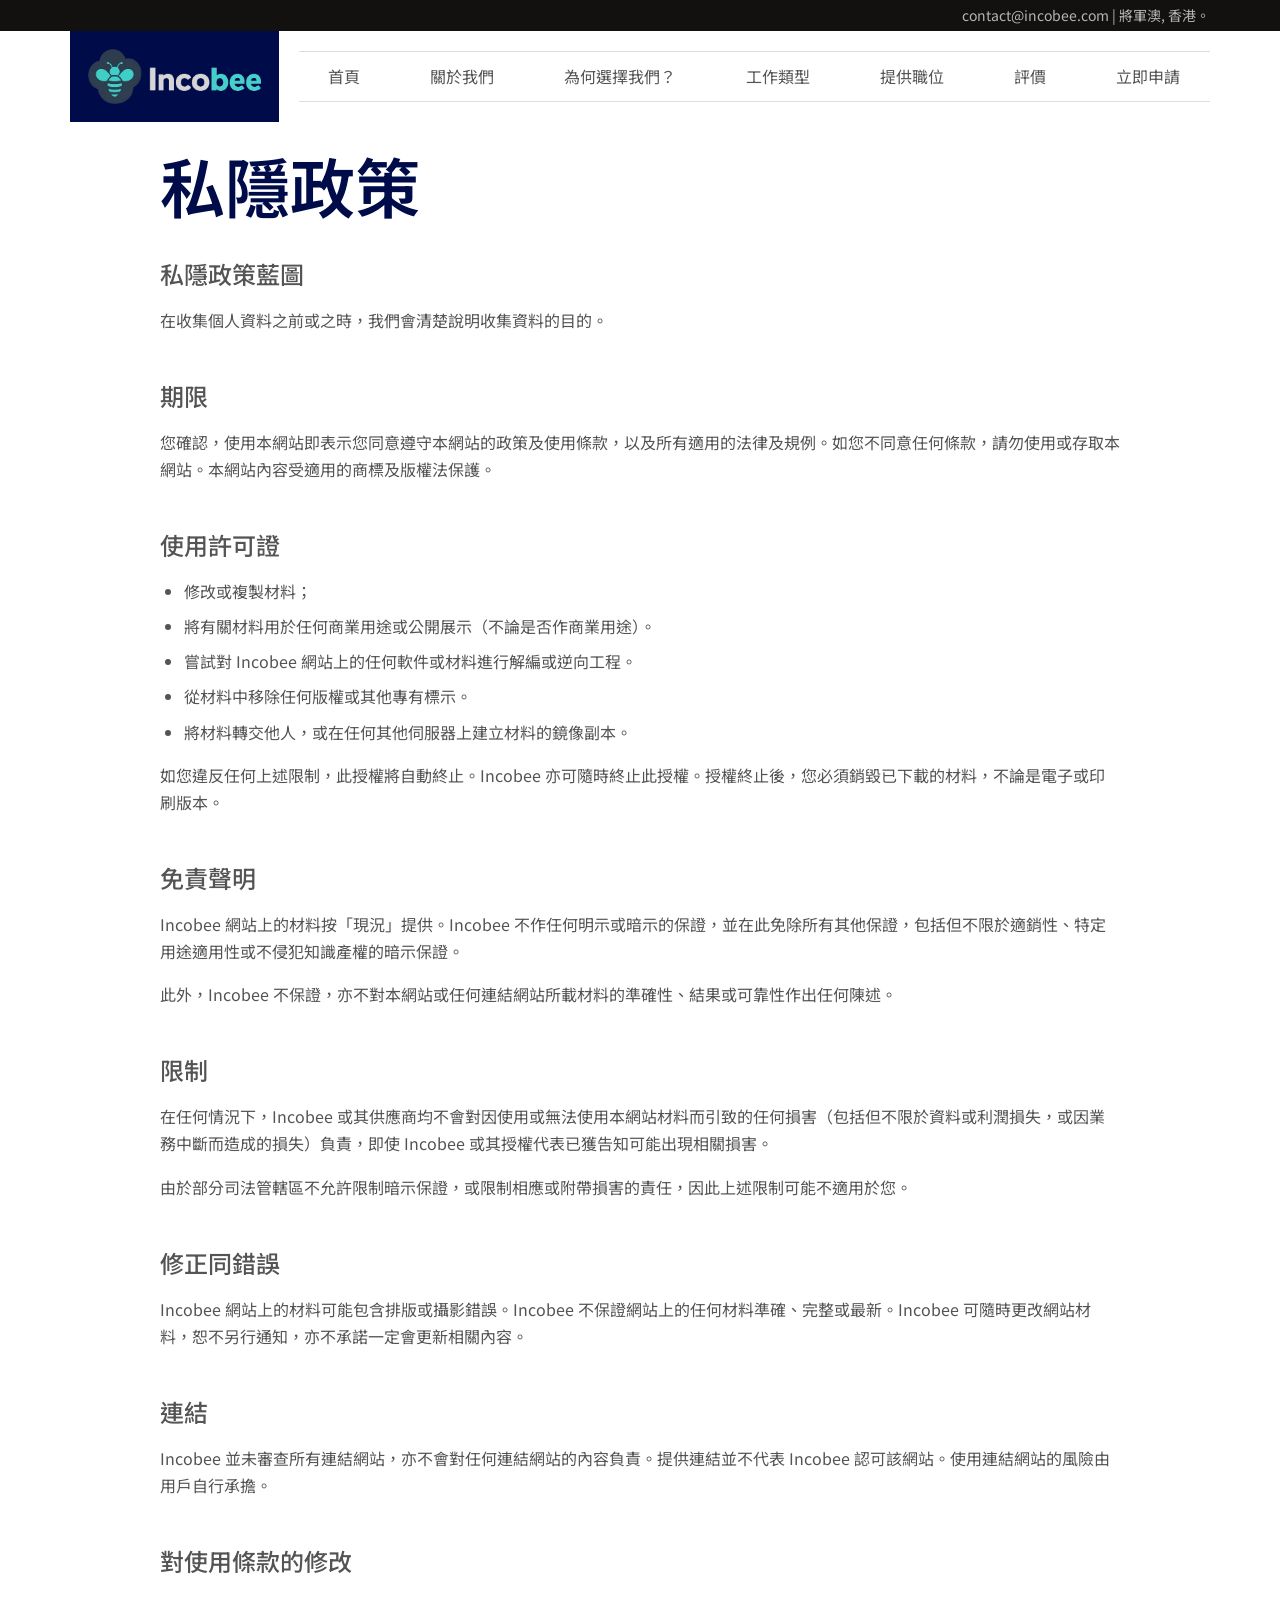
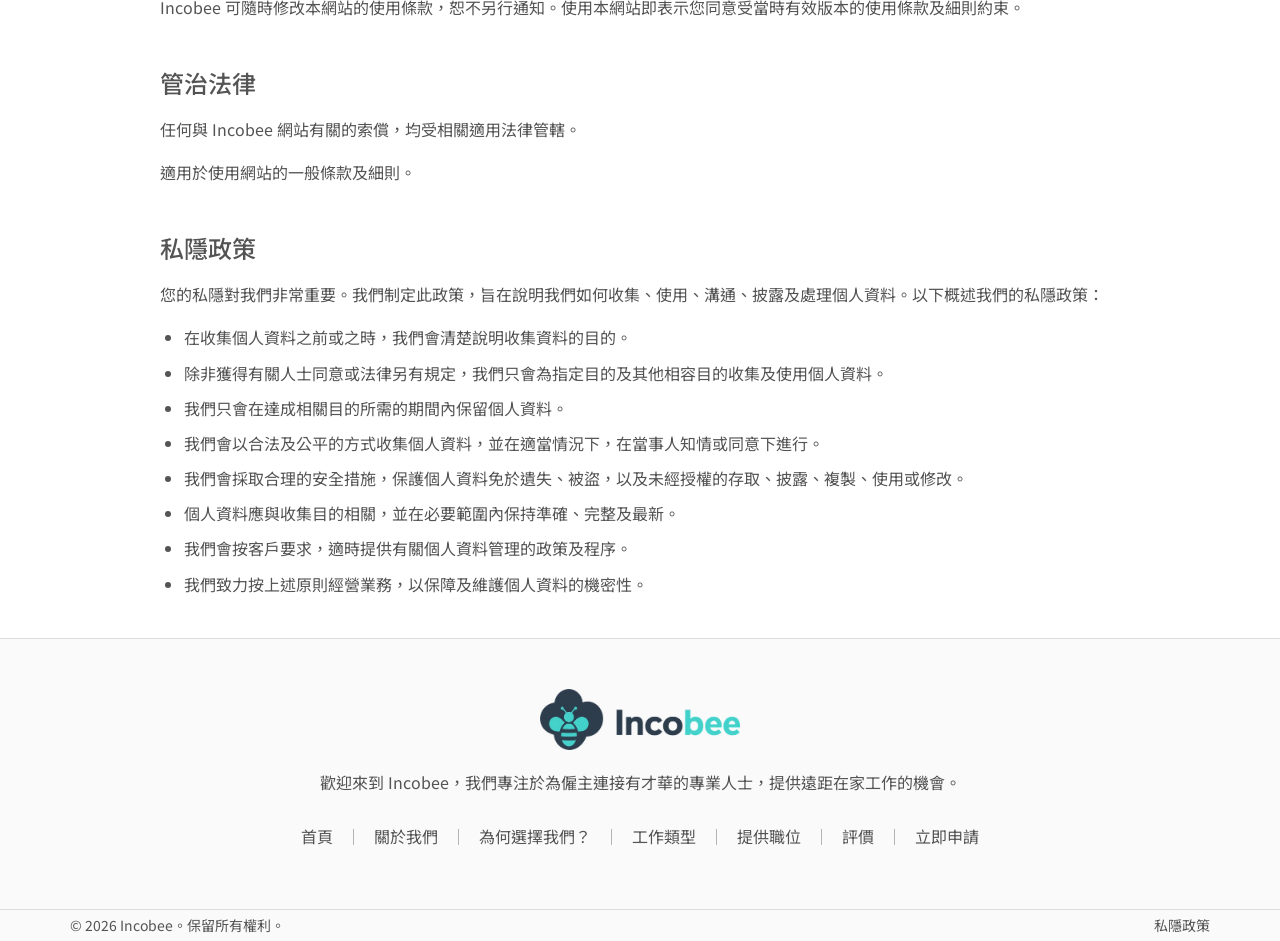
==== commit 7763e943: "Dong HK2.0: incobee.com. Co-authored-by: Cursor <cursoragent@cursor.com>" ====
--- a/privacy-policy/index.html
+++ b/privacy-policy/index.html
@@ -5,7 +5,7 @@
 	
 	<meta name="viewport" content="width=device-width, initial-scale=1">
 	<link rel="profile" href="https://gmpg.org/xfn/11">
-	<title>私隱政策 - Career Tree House</title>
+	<title>私隱政策 - Incobee</title>
 <meta name="robots" content="noindex, nofollow">
 <!-- Google Tag Manager -->
 <script>(function(w,d,s,l,i){w[l]=w[l]||[];w[l].push({'gtm.start':
@@ -102,10 +102,10 @@
 <meta name="generator" content="WordPress 7.0">
 <link rel="canonical" href="/">
 <link rel="shortlink" href="/">
-<link rel="icon" href="wp-content/uploads/2025/03/7-150x150.webp" sizes="32x32">
-<link rel="icon" href="wp-content/uploads/2025/03/7-300x300.webp" sizes="192x192">
-<link rel="apple-touch-icon" href="wp-content/uploads/2025/03/7-300x300.webp">
-<meta name="msapplication-TileImage" content="wp-content/uploads/2025/03/7-300x300.webp">
+<link rel="icon" href="wp-content/uploads/2025/03/7-150x150.webp?v=2" sizes="32x32">
+<link rel="icon" href="wp-content/uploads/2025/03/7-300x300.webp?v=2" sizes="192x192">
+<link rel="apple-touch-icon" href="wp-content/uploads/2025/03/7-300x300.webp?v=2">
+<meta name="msapplication-TileImage" content="wp-content/uploads/2025/03/7-300x300.webp?v=2">
 <style id="wp-custom-css">
 html, body {
 	overflow-x: hidden;
@@ -140,7 +140,7 @@
 					<div class="e-con-inner">
 				<div class="elementor-element elementor-element-df6df03 elementor-widget elementor-widget-text-editor" data-id="df6df03" data-element_type="widget" data-widget_type="text-editor.default">
 				<div class="elementor-widget-container">
-									<p><a style="color: #b5b5b5;" href="mailto:contact@careertreehouse.com">contact@careertreehouse.com</a> | 將軍澳, 香港。</p>								</div>
+									<p><a style="color: #b5b5b5;" href="mailto:contact@incobee.com">contact@incobee.com</a> | 將軍澳, 香港。</p>								</div>
 				</div>
 					</div>
 				</div>
@@ -150,7 +150,7 @@
 				<div class="elementor-element elementor-element-b9aa1db elementor-widget elementor-widget-theme-site-logo elementor-widget-image" data-id="b9aa1db" data-element_type="widget" data-widget_type="theme-site-logo.default">
 				<div class="elementor-widget-container">
 											<a href="/">
-			<img fetchpriority="high" width="500" height="204" src="wp-content/uploads/2025/03/5.webp" class="attachment-full size-full wp-image-55" alt="Career Tree House" srcset="wp-content/uploads/2025/03/5.webp 500w, wp-content/uploads/2025/03/5-300x122.webp 300w" sizes="(max-width: 500px) 100vw, 500px">				</a>
+			<img fetchpriority="high" width="500" height="204" src="wp-content/uploads/2025/03/5.webp" class="attachment-full size-full wp-image-55" alt="Incobee" srcset="wp-content/uploads/2025/03/5.webp 500w, wp-content/uploads/2025/03/5-300x122.webp 300w" sizes="(max-width: 500px) 100vw, 500px">				</a>
 											</div>
 				</div>
 				</div>
@@ -208,31 +208,31 @@
 <ul>
 <li>修改或複製材料；</li>
 <li>將有關材料用於任何商業用途或公開展示（不論是否作商業用途）。</li>
-<li>嘗試對 Career Tree House 網站上的任何軟件或材料進行解編或逆向工程。</li>
+<li>嘗試對 Incobee 網站上的任何軟件或材料進行解編或逆向工程。</li>
 <li>從材料中移除任何版權或其他專有標示。</li>
 <li>將材料轉交他人，或在任何其他伺服器上建立材料的鏡像副本。</li>
 </ul>
-<p>如您違反任何上述限制，此授權將自動終止。Career Tree House 亦可隨時終止此授權。授權終止後，您必須銷毀已下載的材料，不論是電子或印刷版本。</p>
+<p>如您違反任何上述限制，此授權將自動終止。Incobee 亦可隨時終止此授權。授權終止後，您必須銷毀已下載的材料，不論是電子或印刷版本。</p>
 
 <h2>免責聲明</h2>
-<p>Career Tree House 網站上的材料按「現況」提供。Career Tree House 不作任何明示或暗示的保證，並在此免除所有其他保證，包括但不限於適銷性、特定用途適用性或不侵犯知識產權的暗示保證。</p>
-<p>此外，Career Tree House 不保證，亦不對本網站或任何連結網站所載材料的準確性、結果或可靠性作出任何陳述。</p>
+<p>Incobee 網站上的材料按「現況」提供。Incobee 不作任何明示或暗示的保證，並在此免除所有其他保證，包括但不限於適銷性、特定用途適用性或不侵犯知識產權的暗示保證。</p>
+<p>此外，Incobee 不保證，亦不對本網站或任何連結網站所載材料的準確性、結果或可靠性作出任何陳述。</p>
 
 <h2>限制</h2>
-<p>在任何情況下，Career Tree House 或其供應商均不會對因使用或無法使用本網站材料而引致的任何損害（包括但不限於資料或利潤損失，或因業務中斷而造成的損失）負責，即使 Career Tree House 或其授權代表已獲告知可能出現相關損害。</p>
+<p>在任何情況下，Incobee 或其供應商均不會對因使用或無法使用本網站材料而引致的任何損害（包括但不限於資料或利潤損失，或因業務中斷而造成的損失）負責，即使 Incobee 或其授權代表已獲告知可能出現相關損害。</p>
 <p>由於部分司法管轄區不允許限制暗示保證，或限制相應或附帶損害的責任，因此上述限制可能不適用於您。</p>
 
 <h2>修正同錯誤</h2>
-<p>Career Tree House 網站上的材料可能包含排版或攝影錯誤。Career Tree House 不保證網站上的任何材料準確、完整或最新。Career Tree House 可隨時更改網站材料，恕不另行通知，亦不承諾一定會更新相關內容。</p>
+<p>Incobee 網站上的材料可能包含排版或攝影錯誤。Incobee 不保證網站上的任何材料準確、完整或最新。Incobee 可隨時更改網站材料，恕不另行通知，亦不承諾一定會更新相關內容。</p>
 
 <h2>連結</h2>
-<p>Career Tree House 並未審查所有連結網站，亦不會對任何連結網站的內容負責。提供連結並不代表 Career Tree House 認可該網站。使用連結網站的風險由用戶自行承擔。</p>
+<p>Incobee 並未審查所有連結網站，亦不會對任何連結網站的內容負責。提供連結並不代表 Incobee 認可該網站。使用連結網站的風險由用戶自行承擔。</p>
 
 <h2>對使用條款的修改</h2>
-<p>Career Tree House 可隨時修改本網站的使用條款，恕不另行通知。使用本網站即表示您同意受當時有效版本的使用條款及細則約束。</p>
+<p>Incobee 可隨時修改本網站的使用條款，恕不另行通知。使用本網站即表示您同意受當時有效版本的使用條款及細則約束。</p>
 
 <h2>管治法律</h2>
-<p>任何與 Career Tree House 網站有關的索償，均受相關適用法律管轄。</p>
+<p>任何與 Incobee 網站有關的索償，均受相關適用法律管轄。</p>
 
 <p>適用於使用網站的一般條款及細則。</p>
 
@@ -287,11 +287,11 @@
 		<div class="elementor-element elementor-element-00ea152 e-con-full e-flex e-con e-child" data-id="00ea152" data-element_type="container">
 				<div class="elementor-element elementor-element-7e94a2d elementor-widget elementor-widget-image" data-id="7e94a2d" data-element_type="widget" data-widget_type="image.default">
 				<div class="elementor-widget-container">
-															<img width="500" height="198" src="wp-content/uploads/2025/03/6.webp" class="attachment-large size-large wp-image-70" alt="Career Tree House" srcset="wp-content/uploads/2025/03/6.webp 500w, wp-content/uploads/2025/03/6-300x119.webp 300w" sizes="(max-width: 500px) 100vw, 500px">															</div>
+															<img width="500" height="198" src="wp-content/uploads/2025/03/6.webp" class="attachment-large size-large wp-image-70" alt="Incobee" srcset="wp-content/uploads/2025/03/6.webp 500w, wp-content/uploads/2025/03/6-300x119.webp 300w" sizes="(max-width: 500px) 100vw, 500px">															</div>
 				</div>
 				<div class="elementor-element elementor-element-06a7dfa elementor-widget elementor-widget-text-editor" data-id="06a7dfa" data-element_type="widget" data-widget_type="text-editor.default">
 				<div class="elementor-widget-container">
-									<p>歡迎來到 Career Tree House，我們專注於為僱主連接有才華的專業人士，提供遠距在家工作的機會。</p>								</div>
+									<p>歡迎來到 Incobee，我們專注於為僱主連接有才華的專業人士，提供遠距在家工作的機會。</p>								</div>
 				</div>
 				<div class="elementor-element elementor-element-8bffc11 elementor-nav-menu__align-center elementor-nav-menu--dropdown-none elementor-widget elementor-widget-nav-menu" data-id="8bffc11" data-element_type="widget" data-settings="{&quot;layout&quot;:&quot;horizontal&quot;,&quot;submenu_icon&quot;:{&quot;value&quot;:&quot;&lt;svg class=\&quot;e-font-icon-svg e-fas-caret-down\&quot; viewBox=\&quot;0 0 320 512\&quot; xmlns=\&quot;http:\/\/www.w3.org\/2000\/svg\&quot;&gt;&lt;path d=\&quot;M31.3 192h257.3c17.8 0 26.7 21.5 14.1 34.1L174.1 354.8c-7.8 7.8-20.5 7.8-28.3 0L17.2 226.1C4.6 213.5 13.5 192 31.3 192z\&quot;&gt;&lt;\/path&gt;&lt;\/svg&gt;&quot;,&quot;library&quot;:&quot;fa-solid&quot;}}" data-widget_type="nav-menu.default">
 				<div class="elementor-widget-container">
@@ -323,7 +323,7 @@
 		<div class="elementor-element elementor-element-6c3f946 e-con-full e-flex e-con e-child" data-id="6c3f946" data-element_type="container">
 				<div class="elementor-element elementor-element-9acfc22 elementor-widget elementor-widget-text-editor" data-id="9acfc22" data-element_type="widget" data-widget_type="text-editor.default">
 				<div class="elementor-widget-container">
-									© 2026 Career Tree House。保留所有權利。								</div>
+									© 2026 Incobee。保留所有權利。								</div>
 				</div>
 				<div class="elementor-element elementor-element-4290256 elementor-widget elementor-widget-text-editor" data-id="4290256" data-element_type="widget" data-widget_type="text-editor.default">
 				<div class="elementor-widget-container">
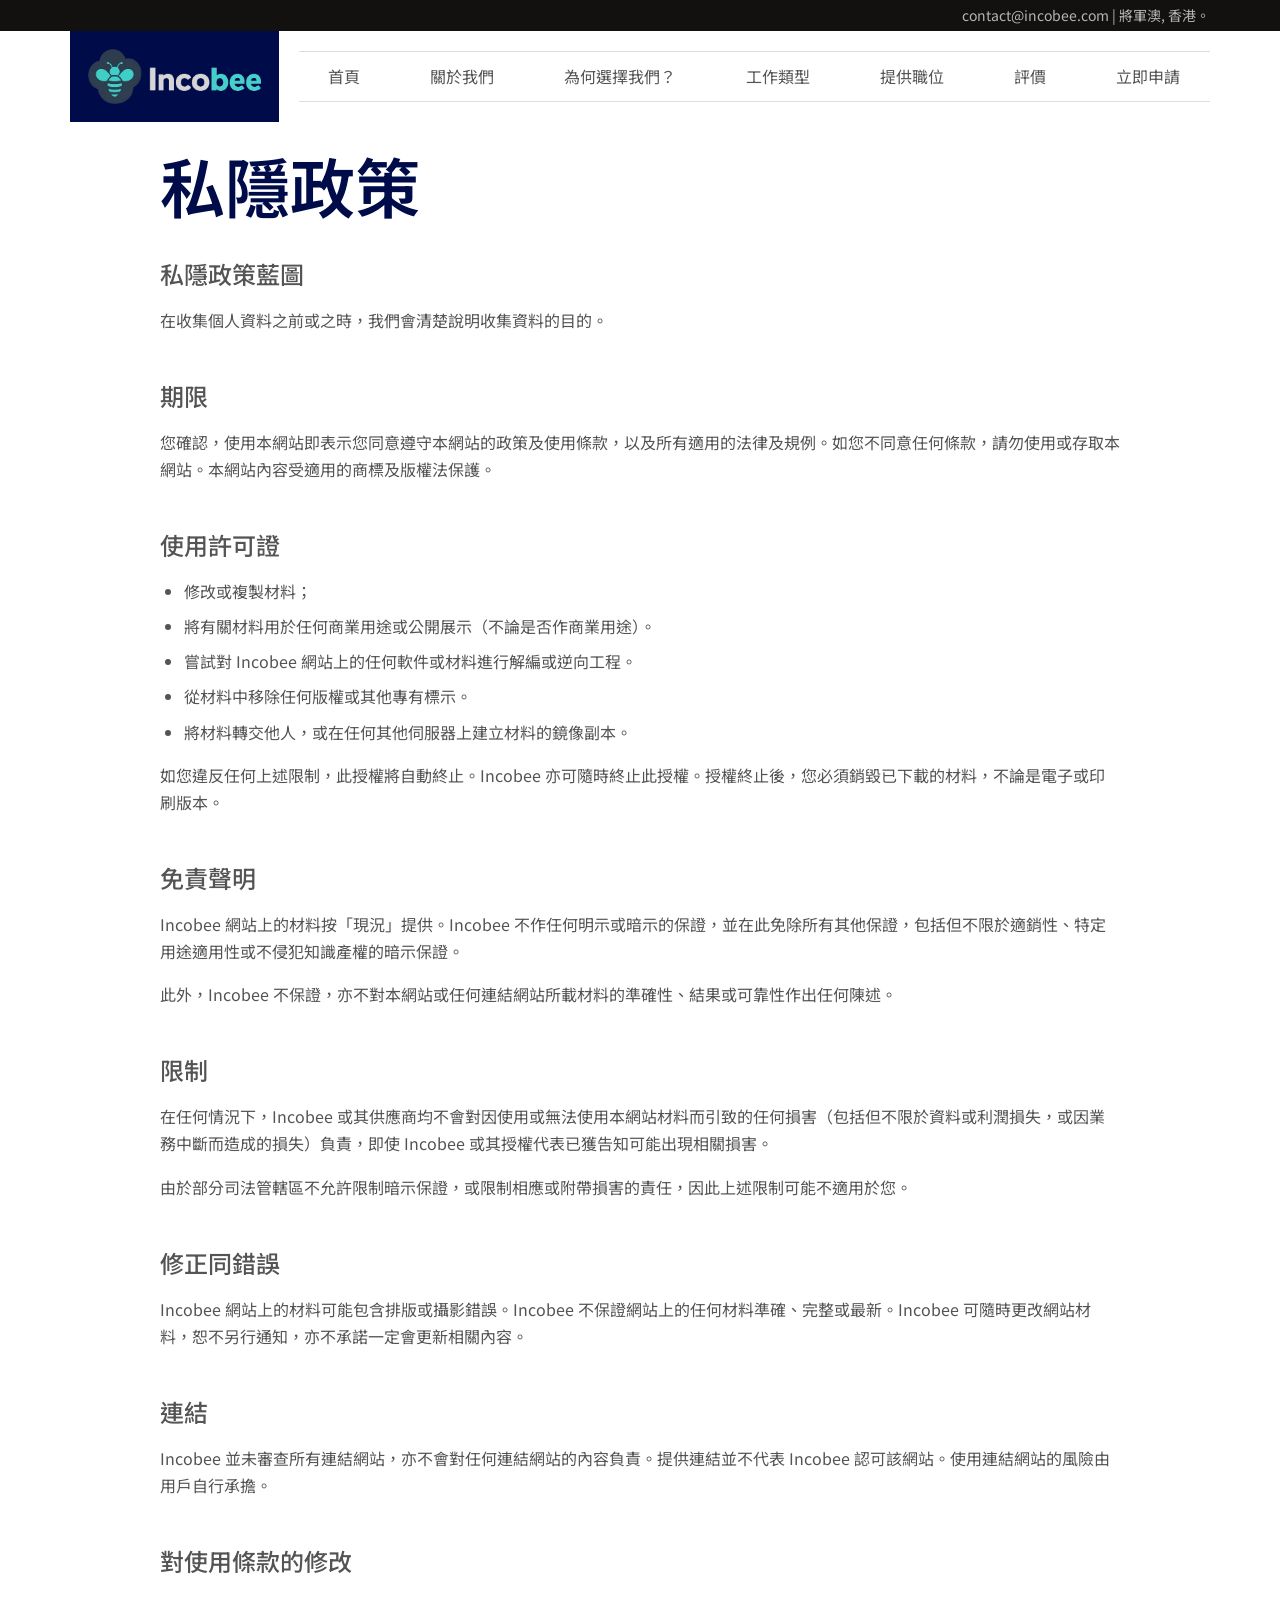
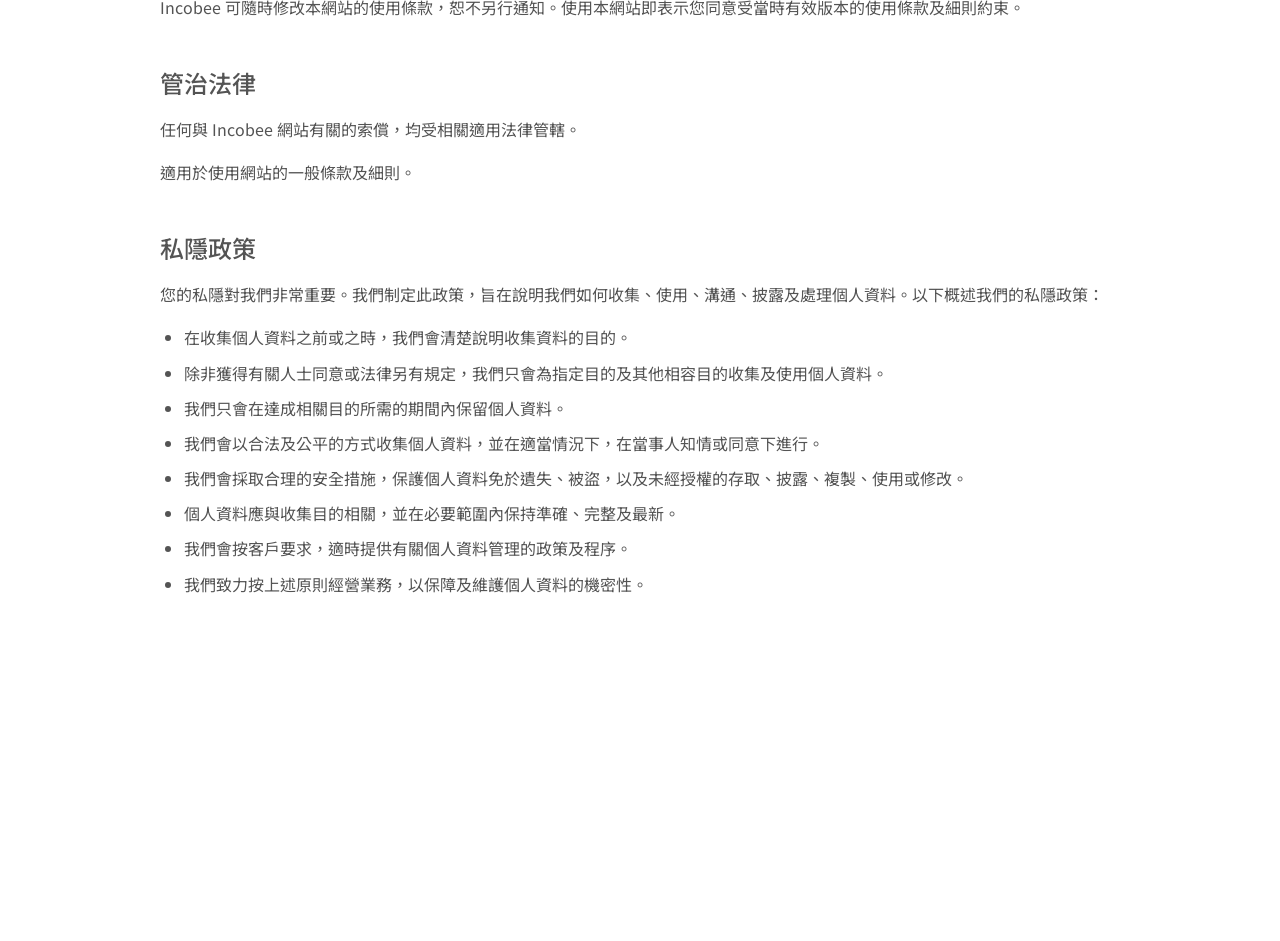
==== commit deaf3d92: "Inject GTM-WKP7HZF8" ====
--- a/privacy-policy/index.html
+++ b/privacy-policy/index.html
@@ -12,7 +12,7 @@
 new Date().getTime(),event:'gtm.js'});var f=d.getElementsByTagName(s)[0],
 j=d.createElement(s),dl=l!='dataLayer'?'&l='+l:'';j.async=true;j.src=
 'https://www.googletagmanager.com/gtm.js?id='+i+dl;f.parentNode.insertBefore(j,f);
-})(window,document,'script','dataLayer','GTM-NN9ZSSX6');</script>
+})(window,document,'script','dataLayer','GTM-WKP7HZF8');</script>
 <!-- End Google Tag Manager -->
 <style id="wp-img-auto-sizes-contain-inline-css">
 img:is([sizes=auto i],[sizes^="auto," i]){contain-intrinsic-size:3000px 1500px}
@@ -129,7 +129,7 @@
 </head>
 <body class="home wp-singular page-template page-template-elementor_header_footer page page-id-25 wp-custom-logo wp-embed-responsive wp-theme-hello-elementor theme-default elementor-default elementor-template-full-width elementor-kit-6 elementor-page elementor-page-25">
 <!-- Google Tag Manager (noscript) -->
-<noscript><iframe src="https://www.googletagmanager.com/ns.html?id=GTM-NN9ZSSX6"
+<noscript><iframe src="https://www.googletagmanager.com/ns.html?id=GTM-WKP7HZF8"
 height="0" width="0" style="display:none;visibility:hidden"></iframe></noscript>
 <!-- End Google Tag Manager (noscript) -->
 
@@ -365,4 +365,4 @@
 <script defer id="mobile-menu-js" src="assets/mobile-menu.js"></script>
 
 </body>
-</html>
+</html>
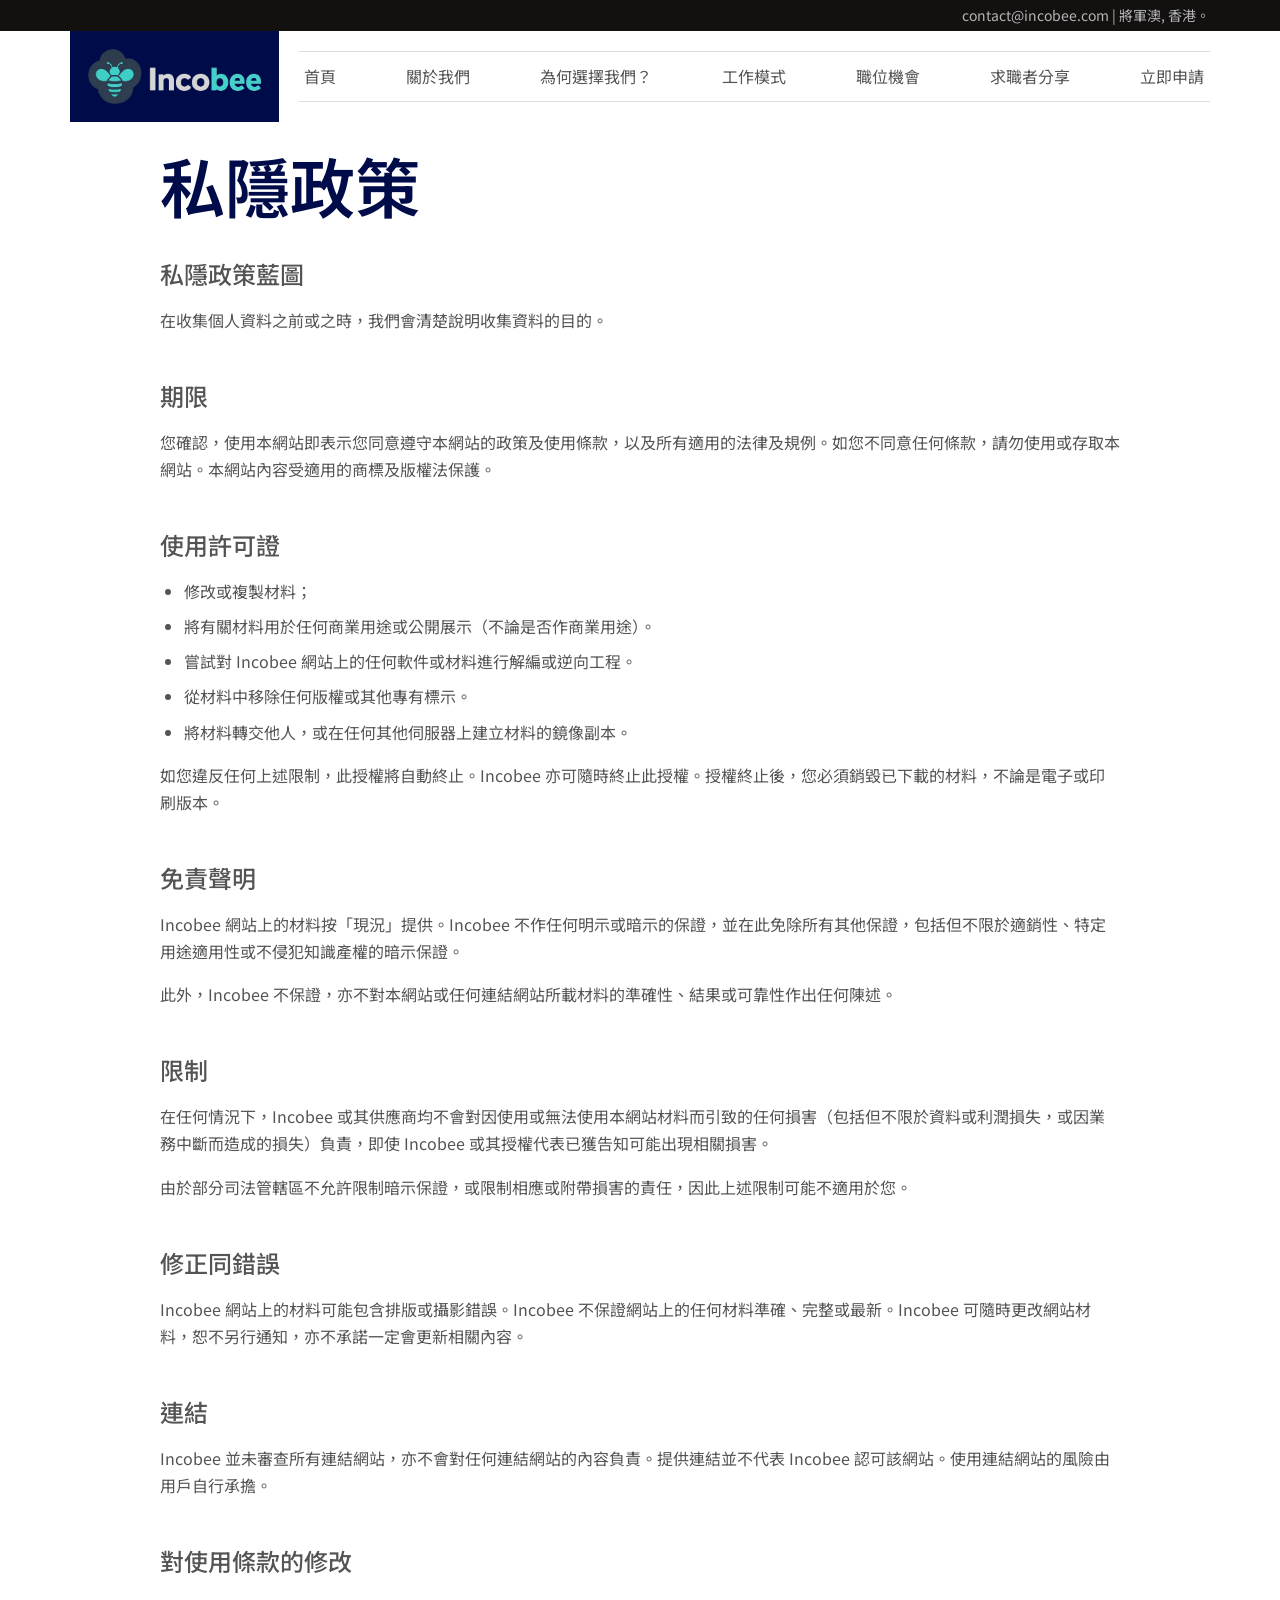
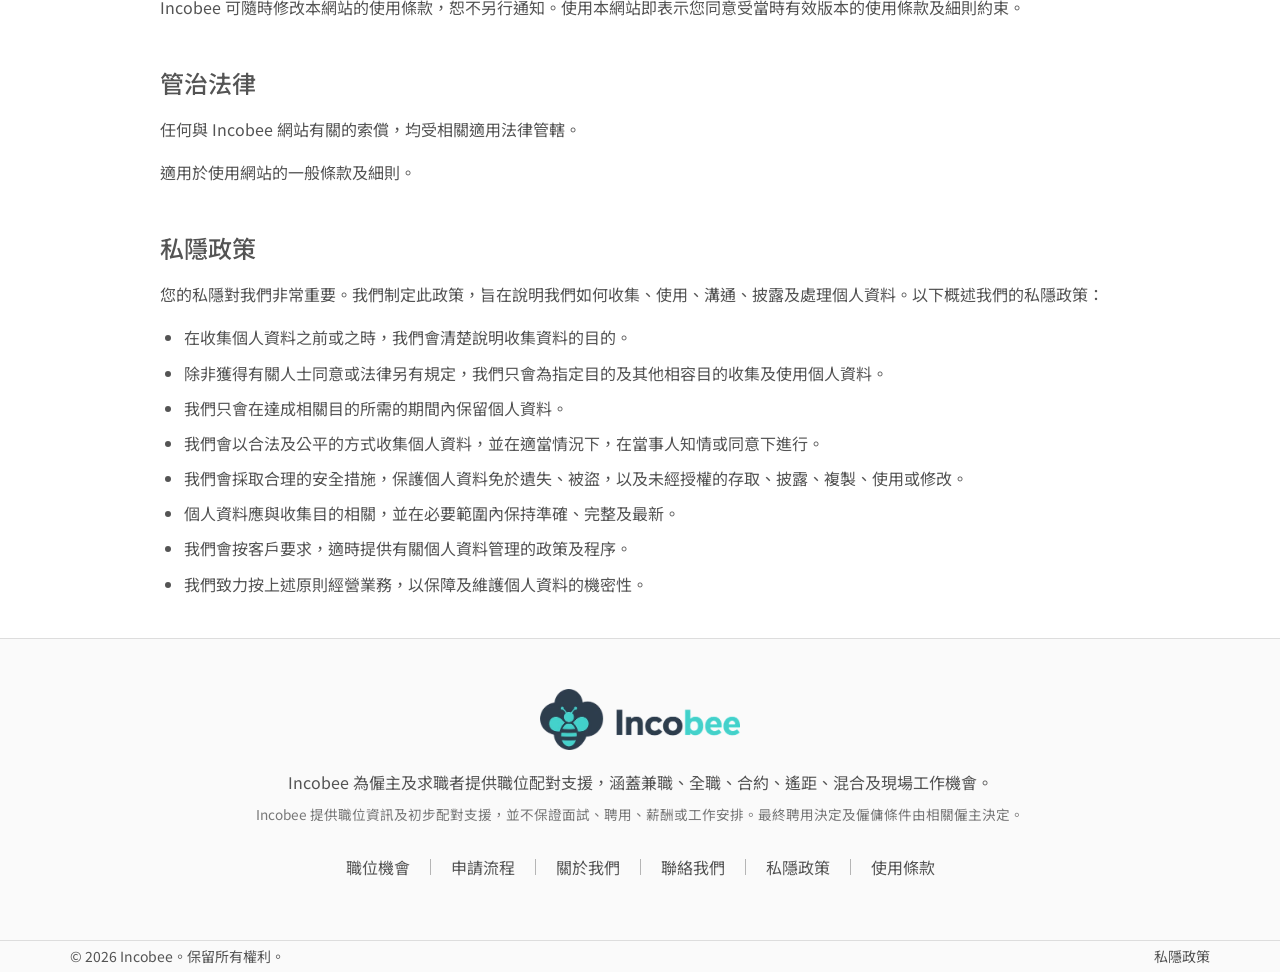
==== commit ef4e8e23: "Reposition platform: update all Chinese copy for broader flexible job platform - Navigation: 工作類型→工作" ====
--- a/privacy-policy/index.html
+++ b/privacy-policy/index.html
@@ -14,6 +14,22 @@
 'https://www.googletagmanager.com/gtm.js?id='+i+dl;f.parentNode.insertBefore(j,f);
 })(window,document,'script','dataLayer','GTM-WKP7HZF8');</script>
 <!-- End Google Tag Manager -->
+<!-- Fraud Blocker Tracker -->
+<script type="text/javascript">
+(function () {
+  var h = document.getElementsByTagName('head')[0];
+  var s = document.createElement('script');
+  s.async = 1;
+  s.src = "https://monitor.fraudblocker.com/fbt.js?sid=q6Uzxh6HXsR2wNggSabva";
+  h.appendChild(s);
+})();
+</script>
+<noscript>
+  <a href="https://fraudblocker.com" rel="nofollow">
+    <img src="https://monitor.fraudblocker.com/fbt.gif?sid=q6Uzxh6HXsR2wNggSabva" alt="Fraud Blocker" />
+  </a>
+</noscript>
+<!-- End Fraud Blocker Tracker -->
 <style id="wp-img-auto-sizes-contain-inline-css">
 img:is([sizes=auto i],[sizes^="auto," i]){contain-intrinsic-size:3000px 1500px}
 /*# sourceURL=wp-img-auto-sizes-contain-inline-css */
@@ -161,9 +177,9 @@
 				<ul id="menu-1-1617d8d" class="elementor-nav-menu"><li class="menu-item menu-item-type-post_type menu-item-object-page menu-item-home current-menu-item page_item page-item-25 current_page_item menu-item-41"><a href="/" aria-current="page" class="elementor-item elementor-item-active">首頁</a></li>
 <li class="menu-item menu-item-type-custom menu-item-object-custom menu-item-42"><a href="/#about" class="elementor-item elementor-item-anchor">關於我們</a></li>
 <li class="menu-item menu-item-type-custom menu-item-object-custom menu-item-43"><a href="/#why" class="elementor-item elementor-item-anchor">為何選擇我們？</a></li>
-<li class="menu-item menu-item-type-custom menu-item-object-custom menu-item-44"><a href="/#type" class="elementor-item elementor-item-anchor">工作類型</a></li>
-<li class="menu-item menu-item-type-custom menu-item-object-custom menu-item-45"><a href="/#job" class="elementor-item elementor-item-anchor">提供職位</a></li>
-<li class="menu-item menu-item-type-custom menu-item-object-custom menu-item-46"><a href="/#comment" class="elementor-item elementor-item-anchor">評價</a></li>
+<li class="menu-item menu-item-type-custom menu-item-object-custom menu-item-44"><a href="/#type" class="elementor-item elementor-item-anchor">工作模式</a></li>
+<li class="menu-item menu-item-type-custom menu-item-object-custom menu-item-45"><a href="/#job" class="elementor-item elementor-item-anchor">職位機會</a></li>
+<li class="menu-item menu-item-type-custom menu-item-object-custom menu-item-46"><a href="/#comment" class="elementor-item elementor-item-anchor">求職者分享</a></li>
 <li class="menu-item menu-item-type-custom menu-item-object-custom menu-item-47"><a href="/#apply" class="elementor-item elementor-item-anchor">立即申請</a></li>
 </ul>			</nav>
 					<div class="elementor-menu-toggle" role="button" tabindex="0" aria-label="Menu Toggle" aria-expanded="false">
@@ -173,9 +189,9 @@
 				<ul id="menu-2-1617d8d" class="elementor-nav-menu"><li class="menu-item menu-item-type-post_type menu-item-object-page menu-item-home current-menu-item page_item page-item-25 current_page_item menu-item-41"><a href="/" aria-current="page" class="elementor-item elementor-item-active" tabindex="-1">首頁</a></li>
 <li class="menu-item menu-item-type-custom menu-item-object-custom menu-item-42"><a href="/#about" class="elementor-item elementor-item-anchor" tabindex="-1">關於我們</a></li>
 <li class="menu-item menu-item-type-custom menu-item-object-custom menu-item-43"><a href="/#why" class="elementor-item elementor-item-anchor" tabindex="-1">為何選擇我們？</a></li>
-<li class="menu-item menu-item-type-custom menu-item-object-custom menu-item-44"><a href="/#type" class="elementor-item elementor-item-anchor" tabindex="-1">工作類型</a></li>
-<li class="menu-item menu-item-type-custom menu-item-object-custom menu-item-45"><a href="/#job" class="elementor-item elementor-item-anchor" tabindex="-1">提供職位</a></li>
-<li class="menu-item menu-item-type-custom menu-item-object-custom menu-item-46"><a href="/#comment" class="elementor-item elementor-item-anchor" tabindex="-1">評價</a></li>
+<li class="menu-item menu-item-type-custom menu-item-object-custom menu-item-44"><a href="/#type" class="elementor-item elementor-item-anchor" tabindex="-1">工作模式</a></li>
+<li class="menu-item menu-item-type-custom menu-item-object-custom menu-item-45"><a href="/#job" class="elementor-item elementor-item-anchor" tabindex="-1">職位機會</a></li>
+<li class="menu-item menu-item-type-custom menu-item-object-custom menu-item-46"><a href="/#comment" class="elementor-item elementor-item-anchor" tabindex="-1">求職者分享</a></li>
 <li class="menu-item menu-item-type-custom menu-item-object-custom menu-item-47"><a href="/#apply" class="elementor-item elementor-item-anchor" tabindex="-1">立即申請</a></li>
 </ul>			</nav>
 						</div>
@@ -291,28 +307,15 @@
 				</div>
 				<div class="elementor-element elementor-element-06a7dfa elementor-widget elementor-widget-text-editor" data-id="06a7dfa" data-element_type="widget" data-widget_type="text-editor.default">
 				<div class="elementor-widget-container">
-									<p>歡迎來到 Incobee，我們專注於為僱主連接有才華的專業人士，提供遠距在家工作的機會。</p>								</div>
+									<p>Incobee 為僱主及求職者提供職位配對支援，涵蓋兼職、全職、合約、遙距、混合及現場工作機會。</p>
+								<p style="margin-top:0.75em;font-size:0.85em;color:#777;">Incobee 提供職位資訊及初步配對支援，並不保證面試、聘用、薪酬或工作安排。最終聘用決定及僱傭條件由相關僱主決定。</p>								</div>
 				</div>
 				<div class="elementor-element elementor-element-8bffc11 elementor-nav-menu__align-center elementor-nav-menu--dropdown-none elementor-widget elementor-widget-nav-menu" data-id="8bffc11" data-element_type="widget" data-settings="{&quot;layout&quot;:&quot;horizontal&quot;,&quot;submenu_icon&quot;:{&quot;value&quot;:&quot;&lt;svg class=\&quot;e-font-icon-svg e-fas-caret-down\&quot; viewBox=\&quot;0 0 320 512\&quot; xmlns=\&quot;http:\/\/www.w3.org\/2000\/svg\&quot;&gt;&lt;path d=\&quot;M31.3 192h257.3c17.8 0 26.7 21.5 14.1 34.1L174.1 354.8c-7.8 7.8-20.5 7.8-28.3 0L17.2 226.1C4.6 213.5 13.5 192 31.3 192z\&quot;&gt;&lt;\/path&gt;&lt;\/svg&gt;&quot;,&quot;library&quot;:&quot;fa-solid&quot;}}" data-widget_type="nav-menu.default">
 				<div class="elementor-widget-container">
 								<nav aria-label="Menu" class="elementor-nav-menu--main elementor-nav-menu__container elementor-nav-menu--layout-horizontal e--pointer-none">
-				<ul id="menu-1-8bffc11" class="elementor-nav-menu"><li class="menu-item menu-item-type-post_type menu-item-object-page menu-item-home current-menu-item page_item page-item-25 current_page_item menu-item-41"><a href="/" aria-current="page" class="elementor-item elementor-item-active">首頁</a></li>
-<li class="menu-item menu-item-type-custom menu-item-object-custom menu-item-42"><a href="/#about" class="elementor-item elementor-item-anchor">關於我們</a></li>
-<li class="menu-item menu-item-type-custom menu-item-object-custom menu-item-43"><a href="/#why" class="elementor-item elementor-item-anchor">為何選擇我們？</a></li>
-<li class="menu-item menu-item-type-custom menu-item-object-custom menu-item-44"><a href="/#type" class="elementor-item elementor-item-anchor">工作類型</a></li>
-<li class="menu-item menu-item-type-custom menu-item-object-custom menu-item-45"><a href="/#job" class="elementor-item elementor-item-anchor">提供職位</a></li>
-<li class="menu-item menu-item-type-custom menu-item-object-custom menu-item-46"><a href="/#comment" class="elementor-item elementor-item-anchor">評價</a></li>
-<li class="menu-item menu-item-type-custom menu-item-object-custom menu-item-47"><a href="/#apply" class="elementor-item elementor-item-anchor">立即申請</a></li>
-</ul>			</nav>
+				<ul id="menu-1-8bffc11" class="elementor-nav-menu"><li class="menu-item menu-item-type-custom menu-item-object-custom menu-item-45"><a href="/#job" class="elementor-item elementor-item-anchor">職位機會</a></li><li class="menu-item menu-item-type-custom menu-item-object-custom menu-item-47"><a href="/#apply" class="elementor-item elementor-item-anchor">申請流程</a></li><li class="menu-item menu-item-type-custom menu-item-object-custom menu-item-42"><a href="/#about" class="elementor-item elementor-item-anchor">關於我們</a></li><li class="menu-item menu-item-type-custom menu-item-object-custom menu-item-48"><a href="mailto:contact@incobee.com" class="elementor-item">聯絡我們</a></li><li class="menu-item menu-item-type-custom menu-item-object-custom menu-item-49"><a href="/privacy-policy/" class="elementor-item">私隱政策</a></li><li class="menu-item menu-item-type-custom menu-item-object-custom menu-item-50"><a href="/privacy-policy/" class="elementor-item">使用條款</a></li></ul>			</nav>
 						<nav class="elementor-nav-menu--dropdown elementor-nav-menu__container" aria-hidden="true">
-				<ul id="menu-2-8bffc11" class="elementor-nav-menu"><li class="menu-item menu-item-type-post_type menu-item-object-page menu-item-home current-menu-item page_item page-item-25 current_page_item menu-item-41"><a href="/" aria-current="page" class="elementor-item elementor-item-active" tabindex="-1">首頁</a></li>
-<li class="menu-item menu-item-type-custom menu-item-object-custom menu-item-42"><a href="/#about" class="elementor-item elementor-item-anchor" tabindex="-1">關於我們</a></li>
-<li class="menu-item menu-item-type-custom menu-item-object-custom menu-item-43"><a href="/#why" class="elementor-item elementor-item-anchor" tabindex="-1">為何選擇我們？</a></li>
-<li class="menu-item menu-item-type-custom menu-item-object-custom menu-item-44"><a href="/#type" class="elementor-item elementor-item-anchor" tabindex="-1">工作類型</a></li>
-<li class="menu-item menu-item-type-custom menu-item-object-custom menu-item-45"><a href="/#job" class="elementor-item elementor-item-anchor" tabindex="-1">提供職位</a></li>
-<li class="menu-item menu-item-type-custom menu-item-object-custom menu-item-46"><a href="/#comment" class="elementor-item elementor-item-anchor" tabindex="-1">評價</a></li>
-<li class="menu-item menu-item-type-custom menu-item-object-custom menu-item-47"><a href="/#apply" class="elementor-item elementor-item-anchor" tabindex="-1">立即申請</a></li>
-</ul>			</nav>
+				<ul id="menu-2-8bffc11" class="elementor-nav-menu"><li class="menu-item menu-item-type-custom menu-item-object-custom menu-item-45"><a href="/#job" class="elementor-item elementor-item-anchor" tabindex="-1">職位機會</a></li><li class="menu-item menu-item-type-custom menu-item-object-custom menu-item-47"><a href="/#apply" class="elementor-item elementor-item-anchor" tabindex="-1">申請流程</a></li><li class="menu-item menu-item-type-custom menu-item-object-custom menu-item-42"><a href="/#about" class="elementor-item elementor-item-anchor" tabindex="-1">關於我們</a></li><li class="menu-item menu-item-type-custom menu-item-object-custom menu-item-48"><a href="mailto:contact@incobee.com" class="elementor-item" tabindex="-1">聯絡我們</a></li><li class="menu-item menu-item-type-custom menu-item-object-custom menu-item-49"><a href="/privacy-policy/" class="elementor-item" tabindex="-1">私隱政策</a></li><li class="menu-item menu-item-type-custom menu-item-object-custom menu-item-50"><a href="/privacy-policy/" class="elementor-item" tabindex="-1">使用條款</a></li></ul>			</nav>
 						</div>
 				</div>
 				</div>
